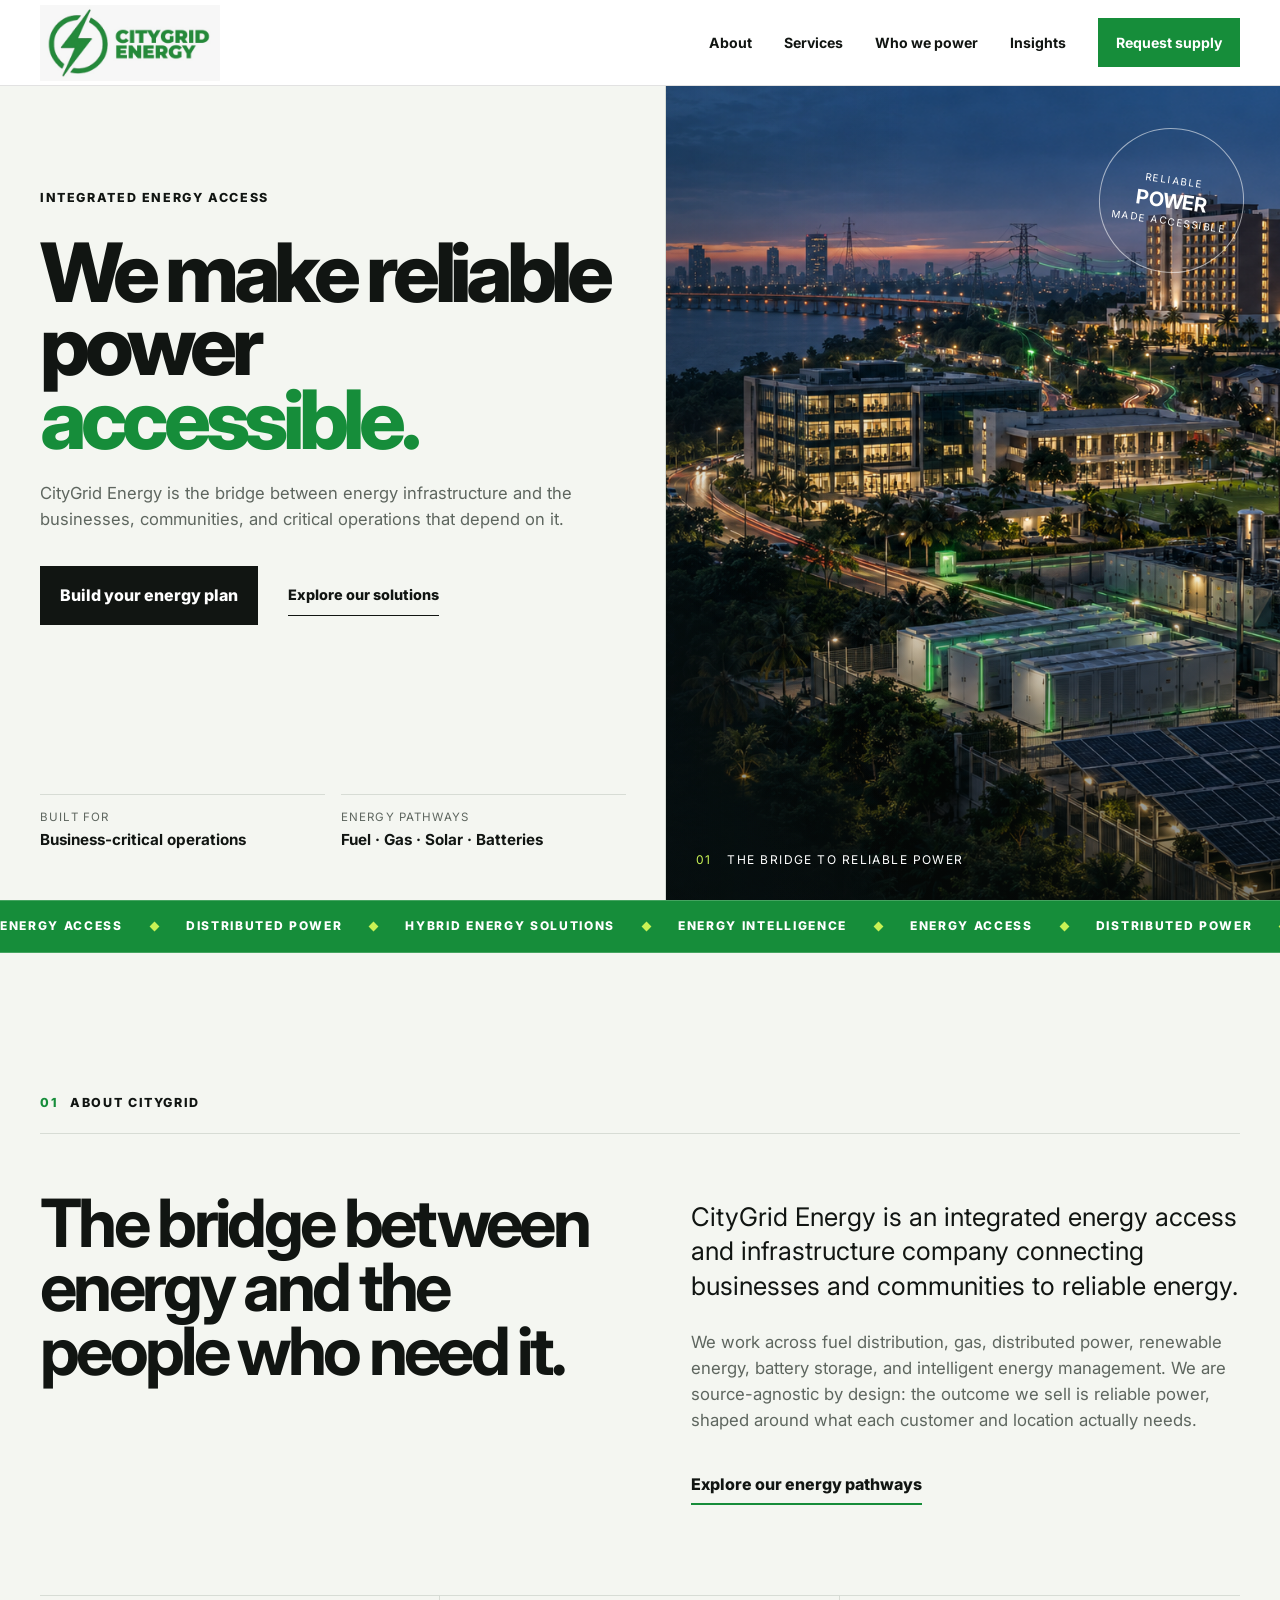
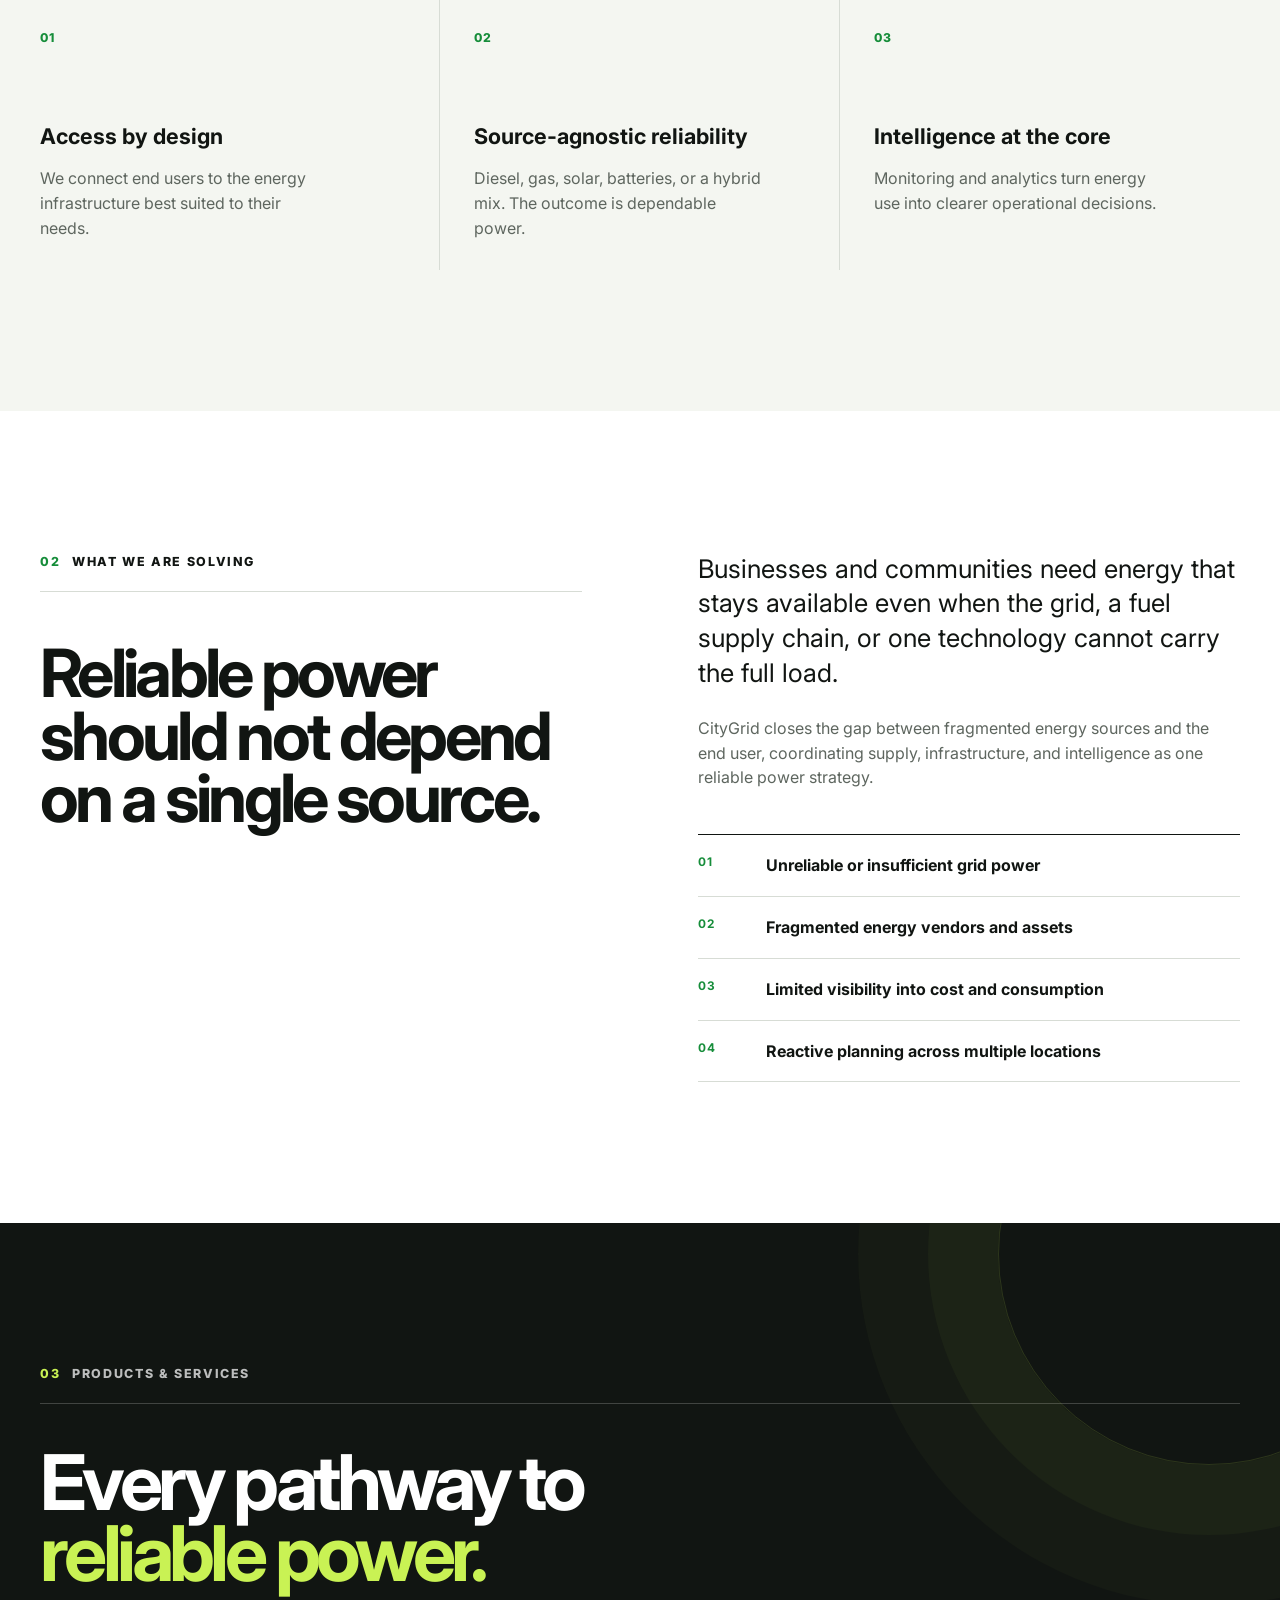
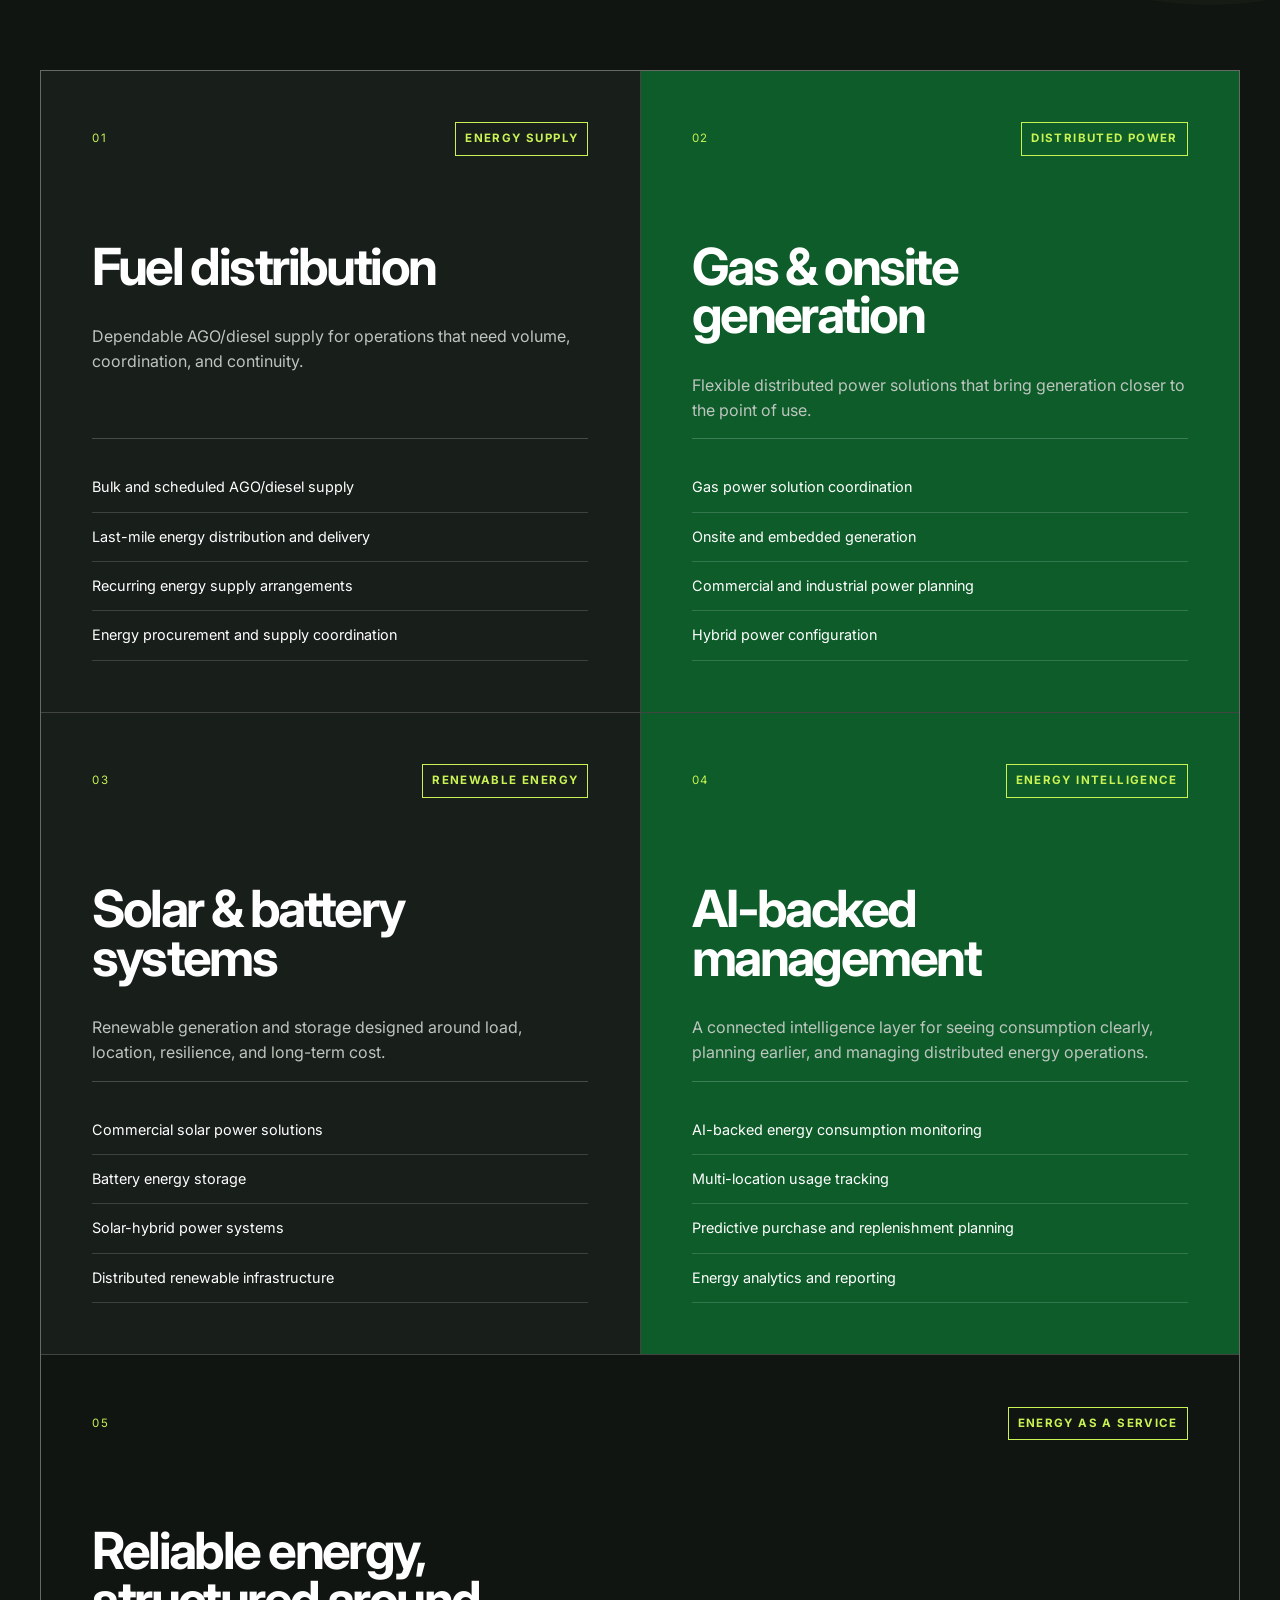
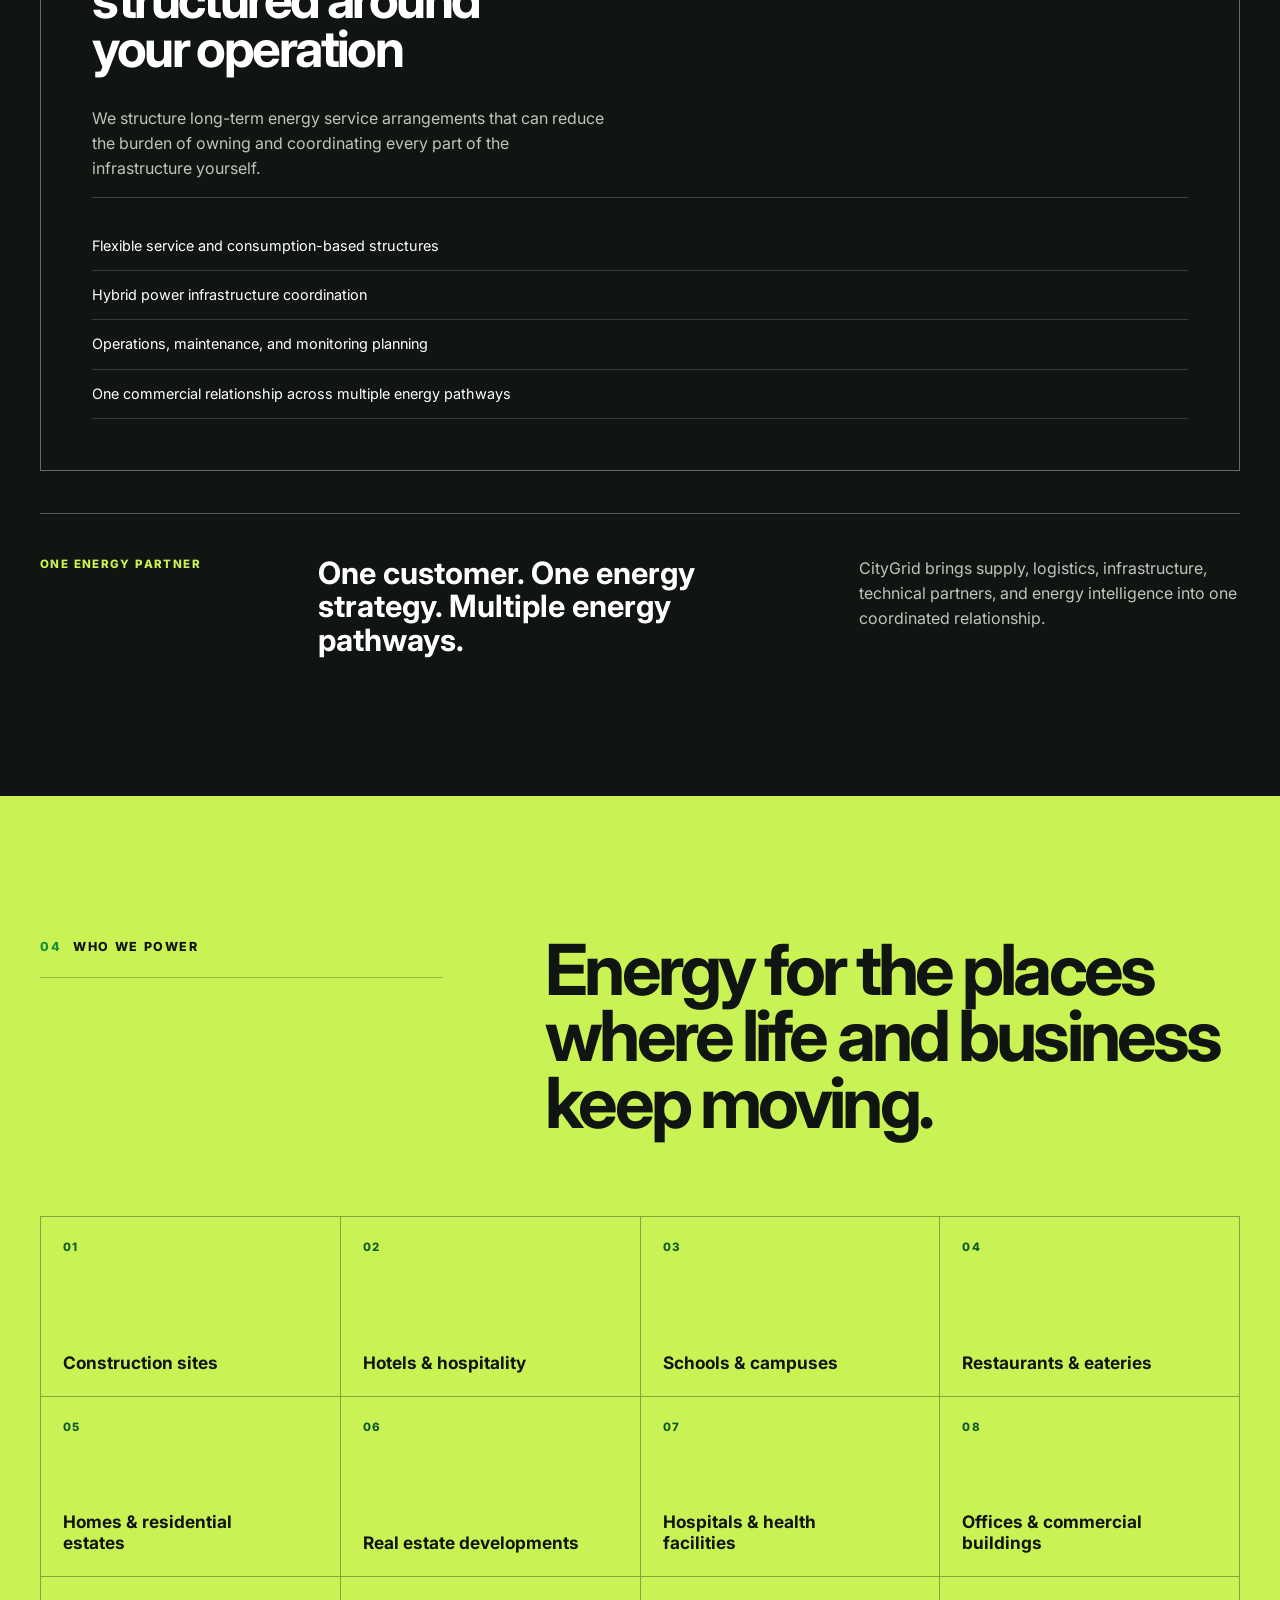
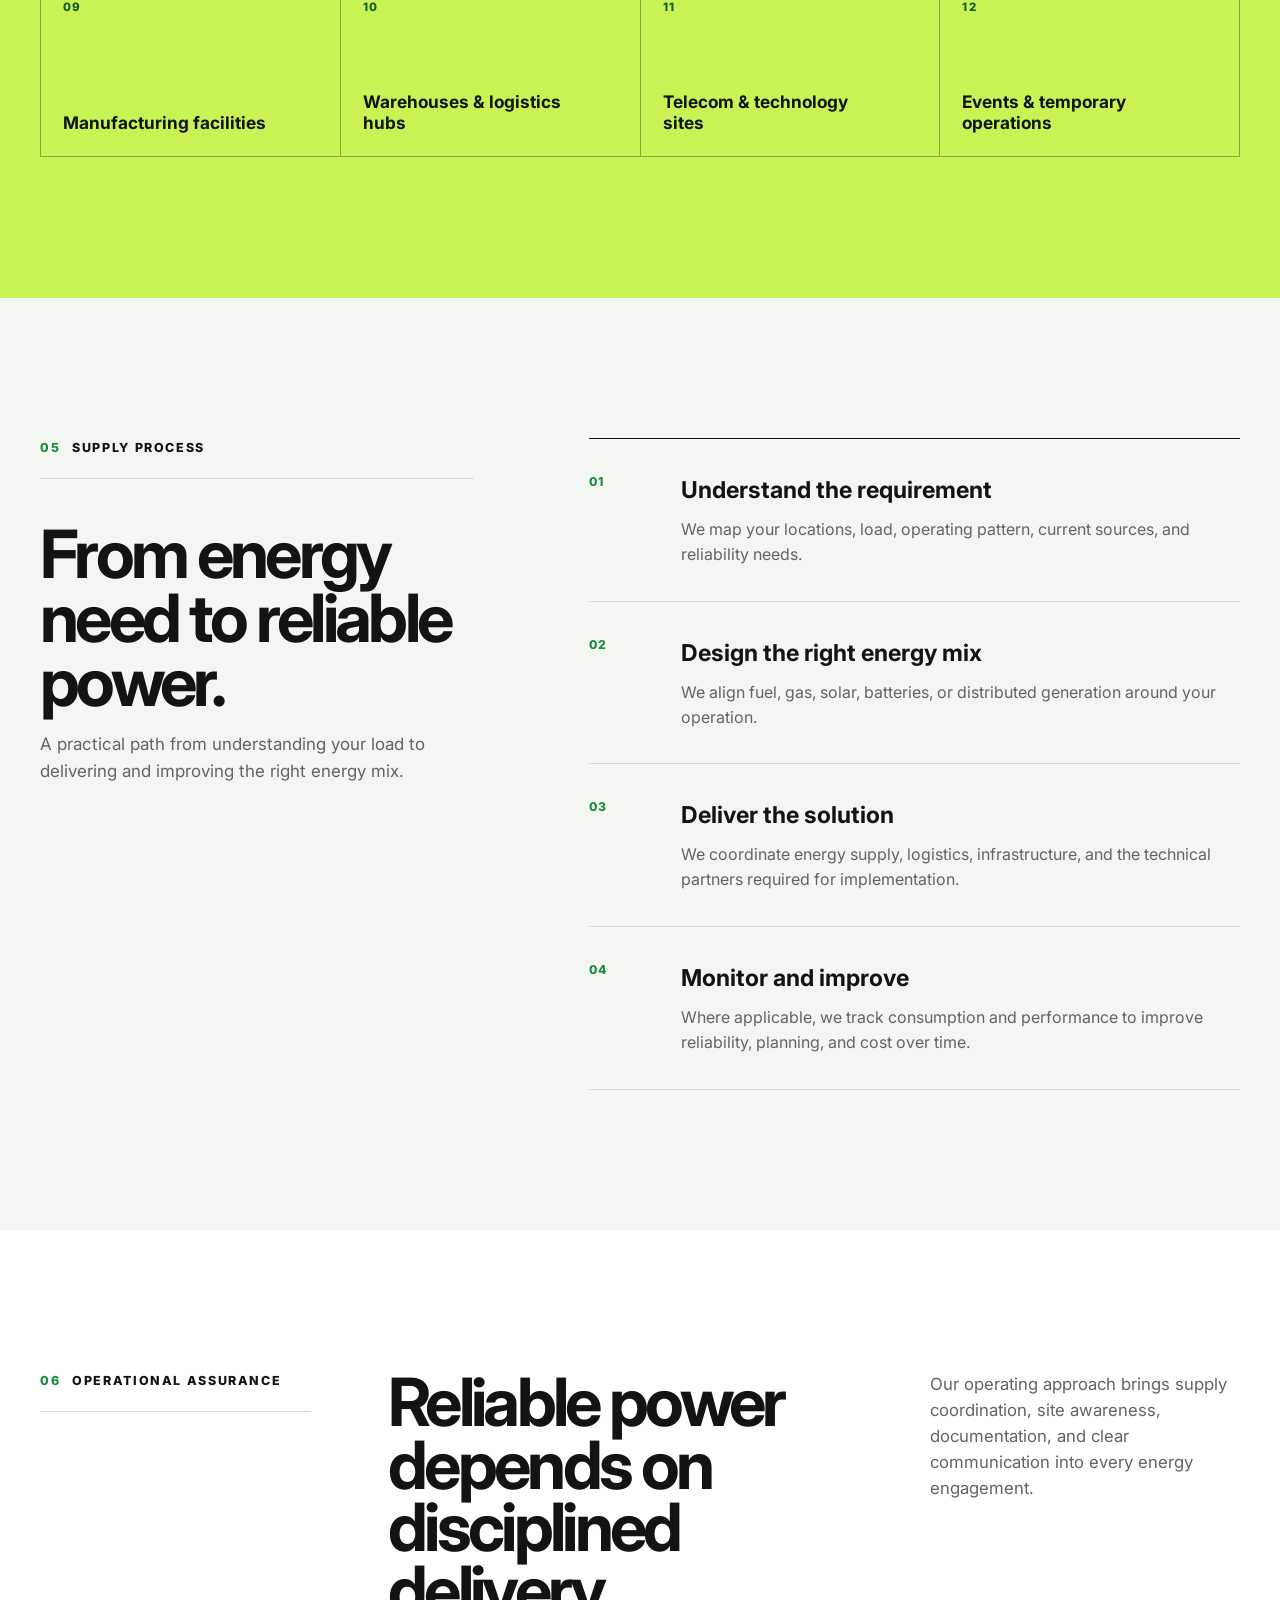
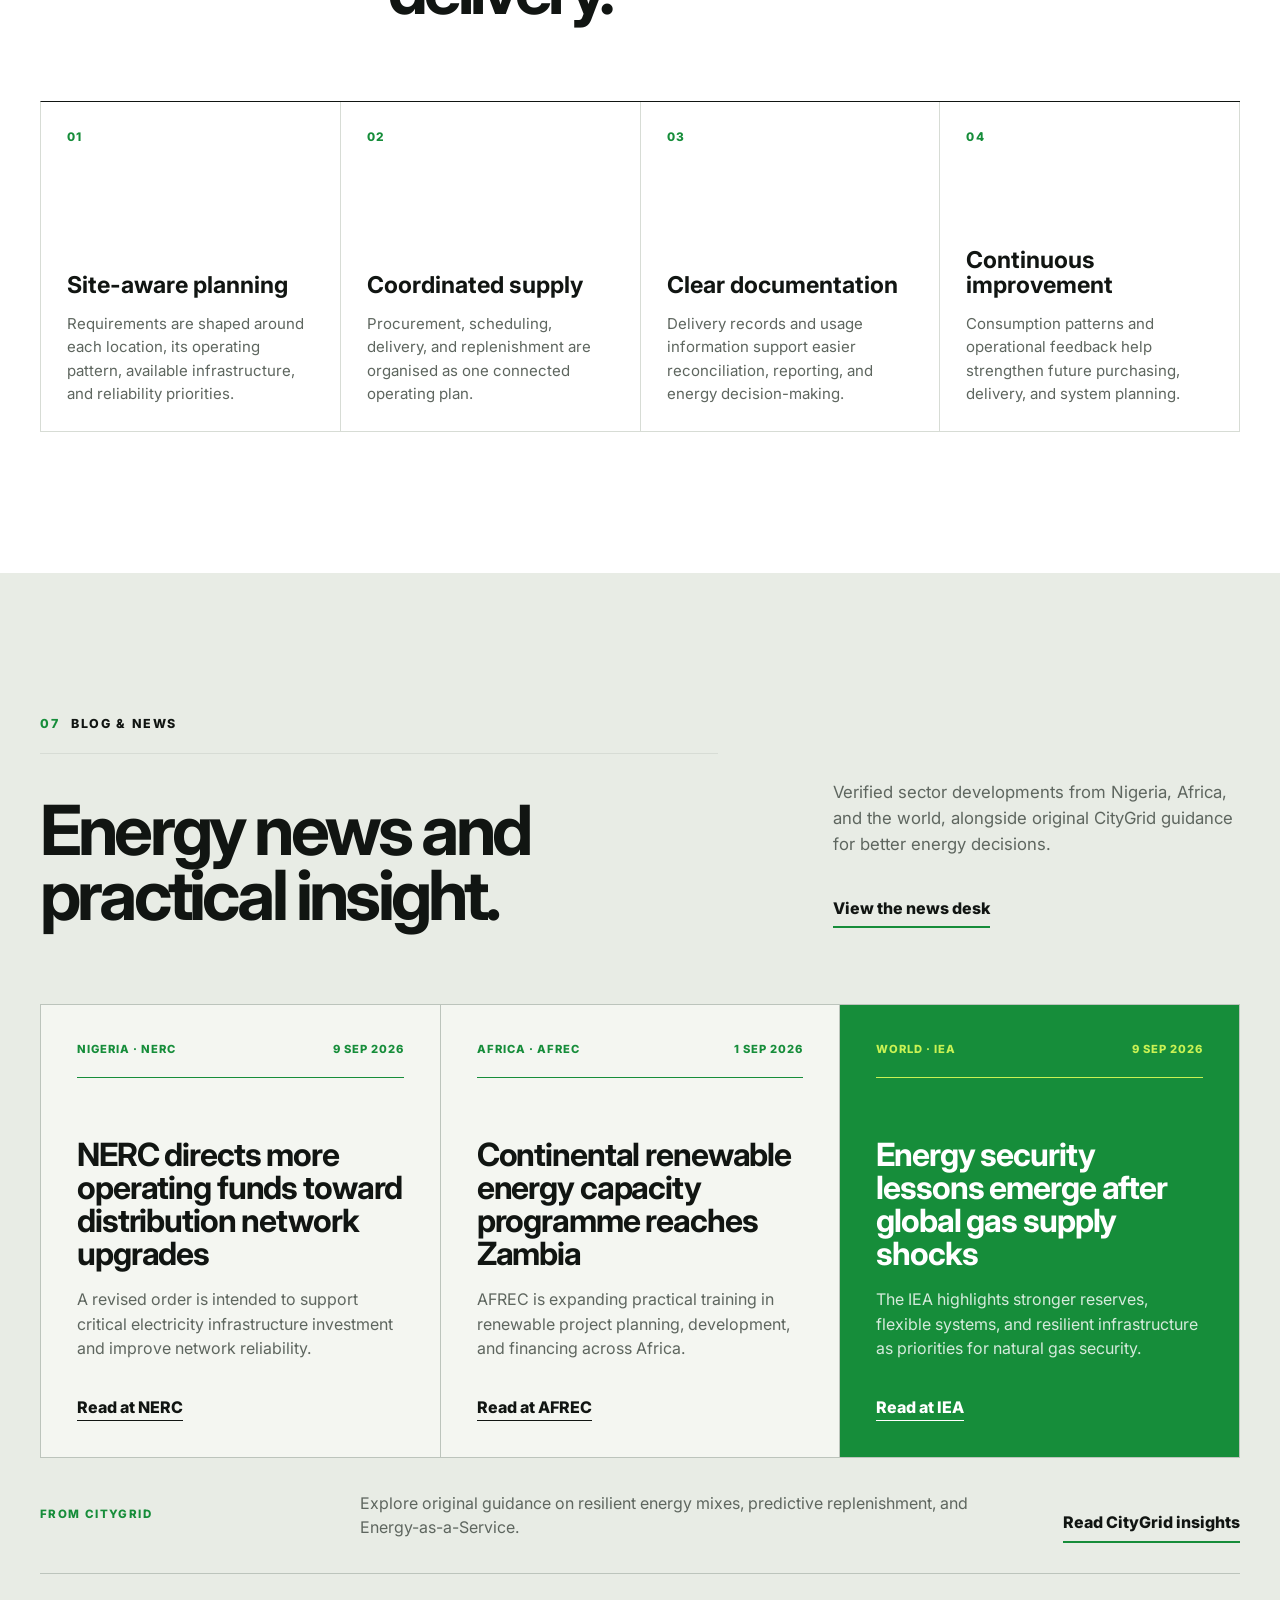
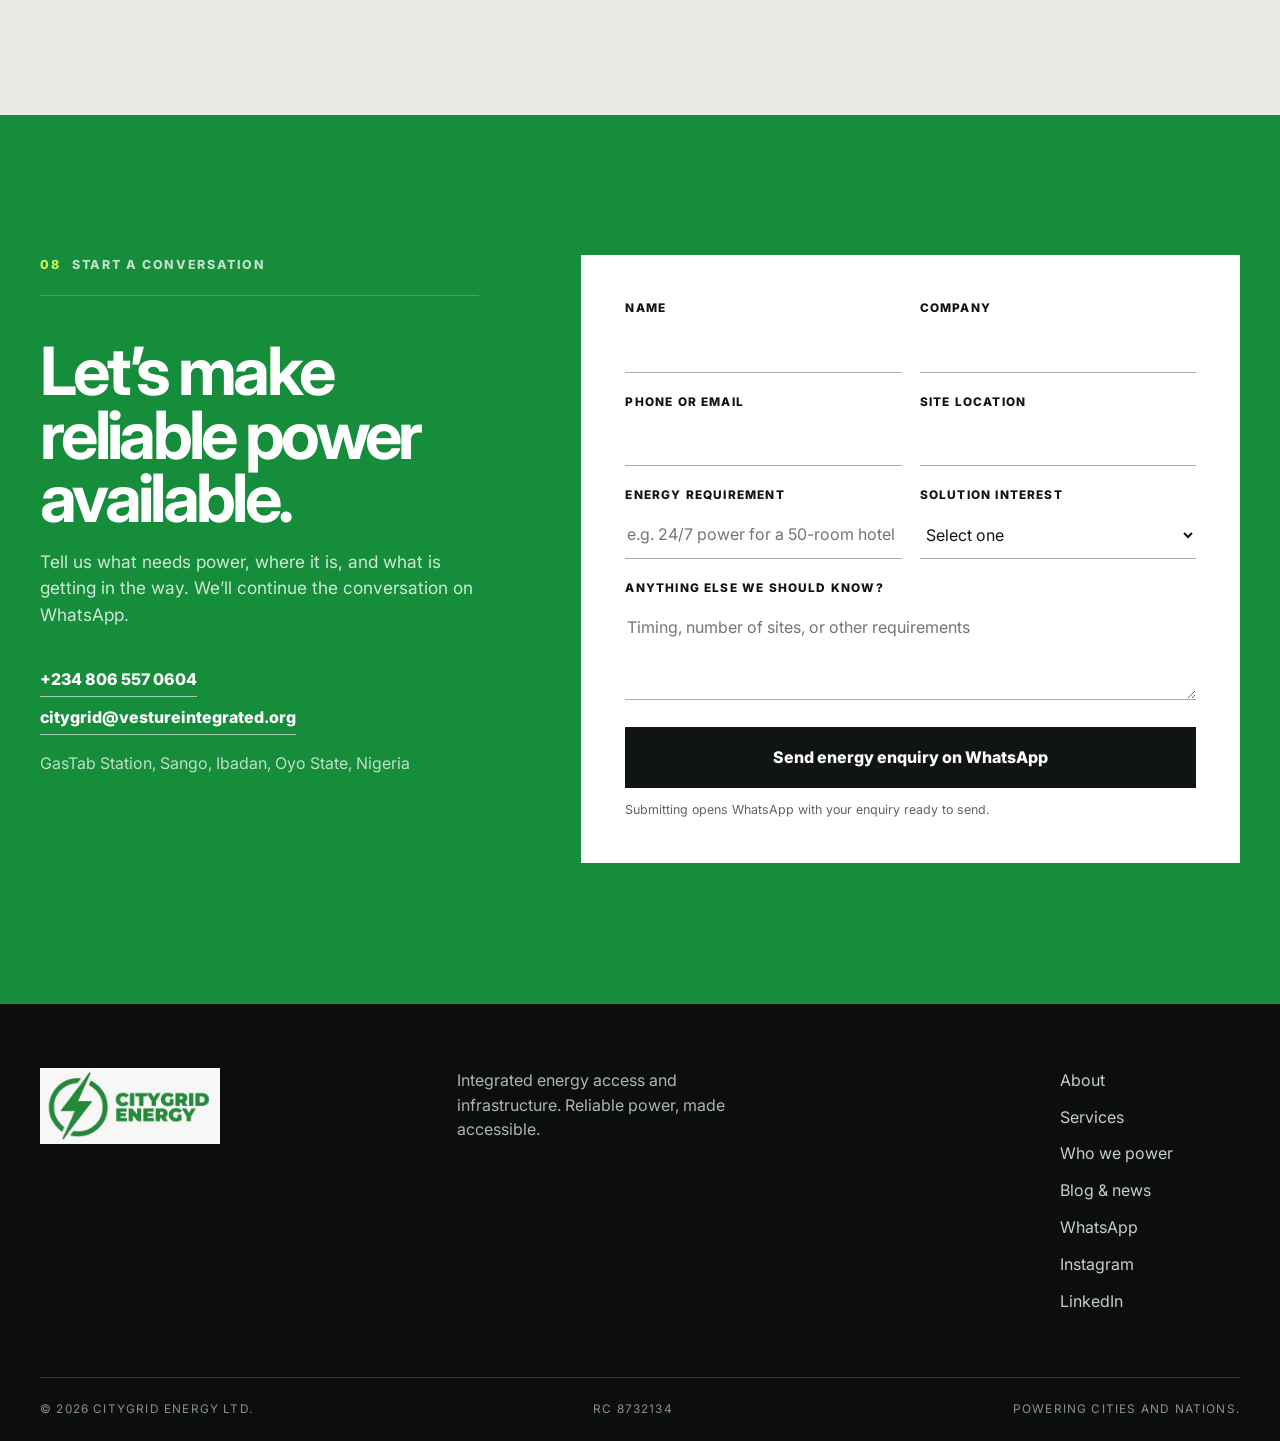
==== index.html @ 1e92a178 "Add automatic news feed and blog history" ====
<!doctype html>
<html lang="en">
<head>
  <meta charset="utf-8">
  <meta name="viewport" content="width=device-width, initial-scale=1">
  <meta name="theme-color" content="#168d3a">
  <meta name="description" content="CityGrid Energy connects Nigerian businesses and communities to reliable power through fuel distribution, gas, distributed power, solar, battery storage and intelligent energy management.">
  <meta name="keywords" content="B2B energy company Nigeria, reliable power solutions Nigeria, energy access company, distributed power Nigeria, commercial solar Nigeria, battery energy storage Nigeria, gas power solutions, AGO diesel supply Nigeria, energy infrastructure company Nigeria, hybrid power solutions, energy management platform">
  <link rel="canonical" href="https://citygrid-energy.vercel.app/">
  <meta property="og:title" content="CityGrid Energy | Reliable power, made accessible">
  <meta property="og:description" content="Integrated energy access for businesses and communities through fuel, gas, distributed power, renewables and intelligent energy management.">
  <meta property="og:type" content="website">
  <meta property="og:url" content="https://citygrid-energy.vercel.app/">
  <meta property="og:image" content="https://citygrid-energy.vercel.app/assets/citygrid-hero.png">
  <meta property="og:image:alt" content="CityGrid Energy integrated power network">
  <meta name="twitter:card" content="summary_large_image">
  <meta name="twitter:title" content="CityGrid Energy | Reliable power, made accessible">
  <meta name="twitter:description" content="Integrated energy access and infrastructure for Nigerian businesses and communities.">
  <meta name="twitter:image" content="https://citygrid-energy.vercel.app/assets/citygrid-hero.png">
  <title>Reliable B2B Power &amp; Energy Access in Nigeria | CityGrid Energy</title>
  <link rel="icon" type="image/svg+xml" href="data:image/svg+xml,%3Csvg xmlns='http://www.w3.org/2000/svg' viewBox='0 0 64 64'%3E%3Crect width='64' height='64' rx='14' fill='%23168d3a'/%3E%3Cpath d='M36 7 16 35h14l-4 22 22-32H34z' fill='white'/%3E%3C/svg%3E">
  <link rel="preload" href="assets/citygrid-hero.png" as="image">
  <link rel="preconnect" href="https://fonts.googleapis.com">
  <link rel="preconnect" href="https://fonts.gstatic.com" crossorigin>
  <link href="https://fonts.googleapis.com/css2?family=Inter:wght@400;500;600;700;800;900&amp;display=swap" rel="stylesheet">
  <link rel="stylesheet" href="styles.css">
  <script type="application/ld+json">
    {
      "@context": "https://schema.org",
      "@type": "Organization",
      "name": "CityGrid Energy Ltd",
      "url": "https://citygrid-energy.vercel.app/",
      "logo": "https://citygrid-energy.vercel.app/assets/citygrid-logo.png",
      "description": "An integrated energy access and infrastructure company connecting businesses and communities to reliable energy through fuel distribution, gas, distributed power, renewable energy and intelligent energy management.",
      "email": "citygrid@vestureintegrated.org",
      "telephone": "+2348065570604",
      "sameAs": [
        "https://www.instagram.com/citygridenergy/",
        "https://www.linkedin.com/company/citygrid-energy/"
      ]
    }
  </script>
</head>
<body>
  <a class="skip-link" href="#main">Skip to content</a>

  <header class="site-header" id="top">
    <div class="header-inner shell">
      <a class="brand" href="#top" aria-label="CityGrid Energy home">
        <span class="logo-clip" aria-hidden="true"><img src="assets/citygrid-logo.png" alt=""></span>
      </a>
      <button class="menu-toggle" type="button" aria-expanded="false" aria-controls="site-nav">
        <span></span><span></span><span></span><span class="sr-only">Open menu</span>
      </button>
      <nav class="site-nav" id="site-nav" aria-label="Primary navigation">
        <a href="#about">About</a>
        <a href="#services">Services</a>
        <a href="#sectors">Who we power</a>
        <a href="#insights">Insights</a>
        <a class="nav-cta" href="#contact">Request supply</a>
      </nav>
    </div>
  </header>

  <main id="main">
    <section class="hero" aria-labelledby="hero-title">
      <div class="hero-copy">
        <div class="eyebrow">Integrated energy access</div>
        <h1 id="hero-title">We make reliable power <em>accessible.</em></h1>
        <p>CityGrid Energy is the bridge between energy infrastructure and the businesses, communities, and critical operations that depend on it.</p>
        <div class="hero-actions">
          <a class="button button-dark" href="#contact">Build your energy plan</a>
          <a class="text-link" href="#services">Explore our solutions</a>
        </div>
        <div class="hero-meta" aria-label="Company information">
          <div><span>Built for</span><strong>Business-critical operations</strong></div>
          <div><span>Energy pathways</span><strong>Fuel · Gas · Solar · Batteries</strong></div>
        </div>
      </div>
      <div class="hero-media">
        <img src="assets/citygrid-hero.png" alt="Integrated power network connecting solar, battery storage, generation and businesses at dusk">
        <div class="hero-stamp" aria-hidden="true">
          <span>Reliable</span>
          <strong>POWER</strong>
          <span>made accessible</span>
        </div>
        <div class="image-caption"><span>01</span> The bridge to reliable power</div>
      </div>
    </section>

    <div class="ticker" aria-label="CityGrid Energy commitments">
      <div class="ticker-track">
        <div class="ticker-group">
          <span>Energy access</span><i></i><span>Distributed power</span><i></i><span>Hybrid energy solutions</span><i></i><span>Energy intelligence</span><i></i>
        </div>
        <div class="ticker-group" aria-hidden="true">
          <span>Energy access</span><i></i><span>Distributed power</span><i></i><span>Hybrid energy solutions</span><i></i><span>Energy intelligence</span><i></i>
        </div>
      </div>
    </div>

    <section class="about section shell" id="about">
      <div class="section-kicker reveal"><span>01</span> About CityGrid</div>
      <div class="about-grid">
        <h2 class="reveal">The bridge between energy and the people who need it.</h2>
        <div class="about-copy reveal">
          <p class="lead">CityGrid Energy is an integrated energy access and infrastructure company connecting businesses and communities to reliable energy.</p>
          <p>We work across fuel distribution, gas, distributed power, renewable energy, battery storage, and intelligent energy management. We are source-agnostic by design: the outcome we sell is reliable power, shaped around what each customer and location actually needs.</p>
          <a class="arrow-link" href="#services">Explore our energy pathways</a>
        </div>
      </div>
      <div class="principles" aria-label="Our principles">
        <article class="principle reveal">
          <span class="principle-number">01</span>
          <h3>Access by design</h3>
          <p>We connect end users to the energy infrastructure best suited to their needs.</p>
        </article>
        <article class="principle reveal">
          <span class="principle-number">02</span>
          <h3>Source-agnostic reliability</h3>
          <p>Diesel, gas, solar, batteries, or a hybrid mix. The outcome is dependable power.</p>
        </article>
        <article class="principle reveal">
          <span class="principle-number">03</span>
          <h3>Intelligence at the core</h3>
          <p>Monitoring and analytics turn energy use into clearer operational decisions.</p>
        </article>
      </div>
    </section>

    <section class="problem section" aria-labelledby="problem-title">
      <div class="shell problem-grid">
        <div class="problem-heading reveal">
          <div class="section-kicker"><span>02</span> What we are solving</div>
          <h2 id="problem-title">Reliable power should not depend on a single source.</h2>
        </div>
        <div class="problem-copy reveal">
          <p class="lead">Businesses and communities need energy that stays available even when the grid, a fuel supply chain, or one technology cannot carry the full load.</p>
          <p>CityGrid closes the gap between fragmented energy sources and the end user, coordinating supply, infrastructure, and intelligence as one reliable power strategy.</p>
          <ul class="challenge-list">
            <li><span>01</span> Unreliable or insufficient grid power</li>
            <li><span>02</span> Fragmented energy vendors and assets</li>
            <li><span>03</span> Limited visibility into cost and consumption</li>
            <li><span>04</span> Reactive planning across multiple locations</li>
          </ul>
        </div>
      </div>
    </section>

    <section class="services section" id="services">
      <div class="shell">
        <div class="section-heading reveal">
          <div class="section-kicker light"><span>03</span> Products &amp; services</div>
          <h2>Every pathway to<br><em>reliable power.</em></h2>
        </div>
        <div class="services-grid">
          <article class="service-card reveal">
            <div class="service-card-top"><span>01</span><b>Energy supply</b></div>
            <h3>Fuel distribution</h3>
            <p>Dependable AGO/diesel supply for operations that need volume, coordination, and continuity.</p>
            <ul>
              <li>Bulk and scheduled AGO/diesel supply</li>
              <li>Last-mile energy distribution and delivery</li>
              <li>Recurring energy supply arrangements</li>
              <li>Energy procurement and supply coordination</li>
            </ul>
          </article>
          <article class="service-card service-card-green reveal">
            <div class="service-card-top"><span>02</span><b>Distributed power</b></div>
            <h3>Gas &amp; onsite generation</h3>
            <p>Flexible distributed power solutions that bring generation closer to the point of use.</p>
            <ul>
              <li>Gas power solution coordination</li>
              <li>Onsite and embedded generation</li>
              <li>Commercial and industrial power planning</li>
              <li>Hybrid power configuration</li>
            </ul>
          </article>
          <article class="service-card reveal">
            <div class="service-card-top"><span>03</span><b>Renewable energy</b></div>
            <h3>Solar &amp; battery systems</h3>
            <p>Renewable generation and storage designed around load, location, resilience, and long-term cost.</p>
            <ul>
              <li>Commercial solar power solutions</li>
              <li>Battery energy storage</li>
              <li>Solar-hybrid power systems</li>
              <li>Distributed renewable infrastructure</li>
            </ul>
          </article>
          <article class="service-card service-card-green reveal">
            <div class="service-card-top"><span>04</span><b>Energy intelligence</b></div>
            <h3>AI-backed management</h3>
            <p>A connected intelligence layer for seeing consumption clearly, planning earlier, and managing distributed energy operations.</p>
            <ul>
              <li>AI-backed energy consumption monitoring</li>
              <li>Multi-location usage tracking</li>
              <li>Predictive purchase and replenishment planning</li>
              <li>Energy analytics and reporting</li>
            </ul>
          </article>
          <article class="service-card service-card-wide reveal">
            <div class="service-card-top"><span>05</span><b>Energy as a service</b></div>
            <h3>Reliable energy, structured around your operation</h3>
            <p>We structure long-term energy service arrangements that can reduce the burden of owning and coordinating every part of the infrastructure yourself.</p>
            <ul>
              <li>Flexible service and consumption-based structures</li>
              <li>Hybrid power infrastructure coordination</li>
              <li>Operations, maintenance, and monitoring planning</li>
              <li>One commercial relationship across multiple energy pathways</li>
            </ul>
          </article>
        </div>
        <div class="one-partner reveal">
          <span>One energy partner</span>
          <strong>One customer. One energy strategy. Multiple energy pathways.</strong>
          <p>CityGrid brings supply, logistics, infrastructure, technical partners, and energy intelligence into one coordinated relationship.</p>
        </div>
      </div>
    </section>

    <section class="sectors section" id="sectors">
      <div class="shell">
        <div class="sectors-heading reveal">
          <div class="section-kicker"><span>04</span> Who we power</div>
          <h2>Energy for the places where life and business keep moving.</h2>
        </div>
        <div class="sector-grid" aria-label="Customers we serve">
          <div class="sector reveal"><span>01</span><strong>Construction sites</strong></div>
          <div class="sector reveal"><span>02</span><strong>Hotels &amp; hospitality</strong></div>
          <div class="sector reveal"><span>03</span><strong>Schools &amp; campuses</strong></div>
          <div class="sector reveal"><span>04</span><strong>Restaurants &amp; eateries</strong></div>
          <div class="sector reveal"><span>05</span><strong>Homes &amp; residential estates</strong></div>
          <div class="sector reveal"><span>06</span><strong>Real estate developments</strong></div>
          <div class="sector reveal"><span>07</span><strong>Hospitals &amp; health facilities</strong></div>
          <div class="sector reveal"><span>08</span><strong>Offices &amp; commercial buildings</strong></div>
          <div class="sector reveal"><span>09</span><strong>Manufacturing facilities</strong></div>
          <div class="sector reveal"><span>10</span><strong>Warehouses &amp; logistics hubs</strong></div>
          <div class="sector reveal"><span>11</span><strong>Telecom &amp; technology sites</strong></div>
          <div class="sector reveal"><span>12</span><strong>Events &amp; temporary operations</strong></div>
        </div>
      </div>
    </section>

    <section class="process section shell" id="process">
      <div class="process-intro">
        <div class="section-kicker reveal"><span>05</span> Supply process</div>
          <h2 class="reveal">From energy need to reliable power.</h2>
        <p class="reveal">A practical path from understanding your load to delivering and improving the right energy mix.</p>
      </div>
      <ol class="steps">
        <li class="reveal">
          <span>01</span>
          <div><h3>Understand the requirement</h3><p>We map your locations, load, operating pattern, current sources, and reliability needs.</p></div>
        </li>
        <li class="reveal">
          <span>02</span>
          <div><h3>Design the right energy mix</h3><p>We align fuel, gas, solar, batteries, or distributed generation around your operation.</p></div>
        </li>
        <li class="reveal">
          <span>03</span>
          <div><h3>Deliver the solution</h3><p>We coordinate energy supply, logistics, infrastructure, and the technical partners required for implementation.</p></div>
        </li>
        <li class="reveal">
          <span>04</span>
          <div><h3>Monitor and improve</h3><p>Where applicable, we track consumption and performance to improve reliability, planning, and cost over time.</p></div>
        </li>
      </ol>
    </section>

    <section class="assurance section" id="assurance">
      <div class="shell">
        <div class="assurance-heading">
          <div class="section-kicker reveal"><span>06</span> Operational assurance</div>
          <h2 class="reveal">Reliable power depends on disciplined delivery.</h2>
          <p class="reveal">Our operating approach brings supply coordination, site awareness, documentation, and clear communication into every energy engagement.</p>
        </div>
        <div class="assurance-grid" aria-label="How CityGrid approaches delivery">
          <article class="assurance-card reveal">
            <span>01</span>
            <h3>Site-aware planning</h3>
            <p>Requirements are shaped around each location, its operating pattern, available infrastructure, and reliability priorities.</p>
          </article>
          <article class="assurance-card reveal">
            <span>02</span>
            <h3>Coordinated supply</h3>
            <p>Procurement, scheduling, delivery, and replenishment are organised as one connected operating plan.</p>
          </article>
          <article class="assurance-card reveal">
            <span>03</span>
            <h3>Clear documentation</h3>
            <p>Delivery records and usage information support easier reconciliation, reporting, and energy decision-making.</p>
          </article>
          <article class="assurance-card reveal">
            <span>04</span>
            <h3>Continuous improvement</h3>
            <p>Consumption patterns and operational feedback help strengthen future purchasing, delivery, and system planning.</p>
          </article>
        </div>
      </div>
    </section>

    <section class="insights-preview section" id="insights">
      <div class="shell">
        <div class="insights-heading">
          <div>
            <div class="section-kicker reveal"><span>07</span> Blog &amp; news</div>
            <h2 class="reveal">Energy news and practical insight.</h2>
          </div>
          <div class="insights-intro reveal">
            <p>Verified sector developments from Nigeria, Africa, and the world, alongside original CityGrid guidance for better energy decisions.</p>
            <a class="arrow-link" href="insights.html">View the news desk</a>
          </div>
        </div>
        <div class="insights-grid" id="homepage-news-feed" aria-live="polite">
          <article class="insight-card reveal">
            <div class="insight-meta"><span>Nigeria · NERC</span><time datetime="2026-09-09">9 Sep 2026</time></div>
            <h3>NERC directs more operating funds toward distribution network upgrades</h3>
            <p>A revised order is intended to support critical electricity infrastructure investment and improve network reliability.</p>
            <a href="https://nerc.gov.ng/media/revised-order-on-utilisation-of-earned-non-admin-operating-expenditure-by-distribution-companies/" target="_blank" rel="noopener noreferrer">Read at NERC</a>
          </article>
          <article class="insight-card reveal">
            <div class="insight-meta"><span>Africa · AFREC</span><time datetime="2026-09-01">1 Sep 2026</time></div>
            <h3>Continental renewable energy capacity programme reaches Zambia</h3>
            <p>AFREC is expanding practical training in renewable project planning, development, and financing across Africa.</p>
            <a href="https://au-afrec.org/afrec-takes-continental-renewable-energy-capacity-programme-zambia" target="_blank" rel="noopener noreferrer">Read at AFREC</a>
          </article>
          <article class="insight-card insight-card-featured reveal">
            <div class="insight-meta"><span>World · IEA</span><time datetime="2026-09-09">9 Sep 2026</time></div>
            <h3>Energy security lessons emerge after global gas supply shocks</h3>
            <p>The IEA highlights stronger reserves, flexible systems, and resilient infrastructure as priorities for natural gas security.</p>
            <a href="https://www.iea.org/news/governments-have-opportunities-to-strengthen-natural-gas-security-after-series-of-supply-shocks" target="_blank" rel="noopener noreferrer">Read at IEA</a>
          </article>
        </div>
        <div class="insights-analysis-link reveal">
          <span>From CityGrid</span>
          <p>Explore original guidance on resilient energy mixes, predictive replenishment, and Energy-as-a-Service.</p>
          <a class="arrow-link" href="insights.html#analysis">Read CityGrid insights</a>
        </div>
      </div>
    </section>

    <section class="contact" id="contact">
      <div class="contact-grid shell">
        <div class="contact-copy reveal">
          <div class="section-kicker light"><span>08</span> Start a conversation</div>
          <h2>Let’s make reliable power available.</h2>
          <p>Tell us what needs power, where it is, and what is getting in the way. We’ll continue the conversation on WhatsApp.</p>
          <div class="direct-contact">
            <a href="https://wa.me/2348065570604" target="_blank" rel="noopener noreferrer">+234 806 557 0604</a>
            <a href="mailto:citygrid@vestureintegrated.org">citygrid@vestureintegrated.org</a>
            <span>GasTab Station, Sango, Ibadan, Oyo State, Nigeria</span>
          </div>
        </div>
        <form class="supply-form reveal" id="supply-form">
          <div class="field-grid">
            <label><span>Name</span><input type="text" name="name" autocomplete="name" required></label>
            <label><span>Company</span><input type="text" name="company" autocomplete="organization" required></label>
          </div>
          <div class="field-grid">
            <label><span>Phone or email</span><input type="text" name="contact" autocomplete="tel" required></label>
            <label><span>Site location</span><input type="text" name="location" autocomplete="street-address" required></label>
          </div>
          <div class="field-grid">
            <label><span>Energy requirement</span><input type="text" name="volume" placeholder="e.g. 24/7 power for a 50-room hotel" required></label>
              <label><span>Solution interest</span>
                <select name="supplyType" required>
                  <option value="">Select one</option>
                  <option>AGO / Diesel supply</option>
                  <option>Gas supply and gas-to-power</option>
                  <option>Solar power system</option>
                  <option>Battery energy storage</option>
                  <option>Hybrid power solution</option>
                  <option>Energy-as-a-Service</option>
                  <option>Energy monitoring and management</option>
                  <option>Not sure, advise me</option>
                </select>
              </label>
          </div>
          <label><span>Anything else we should know?</span><textarea name="message" rows="3" placeholder="Timing, number of sites, or other requirements"></textarea></label>
          <button class="form-submit" type="submit"><span>Send energy enquiry on WhatsApp</span></button>
          <p class="form-note">Submitting opens WhatsApp with your enquiry ready to send.</p>
        </form>
      </div>
    </section>
  </main>

  <footer class="site-footer">
    <div class="footer-main shell">
      <a class="brand footer-brand" href="#top" aria-label="Back to top">
        <span class="logo-clip" aria-hidden="true"><img src="assets/citygrid-logo.png" alt=""></span>
      </a>
      <p>Integrated energy access and infrastructure. Reliable power, made accessible.</p>
      <div class="footer-links">
        <a href="#about">About</a>
        <a href="#services">Services</a>
        <a href="#sectors">Who we power</a>
        <a href="#insights">Blog &amp; news</a>
        <a href="https://wa.me/2348065570604" target="_blank" rel="noopener noreferrer">WhatsApp</a>
        <a href="https://www.instagram.com/citygridenergy/" target="_blank" rel="noopener noreferrer">Instagram</a>
        <a href="https://www.linkedin.com/company/citygrid-energy/" target="_blank" rel="noopener noreferrer">LinkedIn</a>
      </div>
    </div>
    <div class="footer-bottom shell">
      <span>© <span id="year"></span> CityGrid Energy Ltd.</span>
      <span>RC 8732134</span>
      <span>Powering cities and nations.</span>
    </div>
  </footer>

  <script src="script.js"></script>
</body>
</html>
---- styles.css ----
:root {
  --green: #168d3a;
  --green-deep: #0d5c29;
  --lime: #c9f254;
  --ink: #111512;
  --muted: #5e665f;
  --paper: #f4f6f1;
  --white: #ffffff;
  --line: #d7dcd5;
  --shell: min(1200px, calc(100vw - 48px));
}

* { box-sizing: border-box; }
html { scroll-behavior: smooth; }
body { margin: 0; color: var(--ink); background: var(--paper); font-family: "Inter", Arial, Helvetica, sans-serif; font-size: 16px; line-height: 1.55; overflow-x: hidden; }
img { display: block; max-width: 100%; }
a { color: inherit; text-decoration: none; }
button { font: inherit; }
.shell { width: var(--shell); margin-inline: auto; }
.sr-only { position: absolute; width: 1px; height: 1px; padding: 0; margin: -1px; overflow: hidden; clip: rect(0,0,0,0); white-space: nowrap; border: 0; }
.skip-link { position: fixed; top: 10px; left: 10px; z-index: 1000; padding: 10px 14px; background: var(--ink); color: white; transform: translateY(-150%); }
.skip-link:focus { transform: translateY(0); }

.site-header { position: sticky; top: 0; z-index: 100; height: 86px; background: rgba(255,255,255,.94); border-bottom: 1px solid rgba(17,21,18,.12); backdrop-filter: blur(14px); }
.header-inner { height: 100%; display: flex; align-items: center; justify-content: space-between; }
.brand { display: block; width: 180px; height: 76px; overflow: hidden; }
.logo-clip { position: relative; display: block; width: 180px; height: 76px; overflow: hidden; }
.logo-clip img { position: absolute; width: 330px; max-width: none; left: -78px; top: -60px; }
.site-nav { display: flex; align-items: center; gap: 32px; font-weight: 700; font-size: .88rem; }
.site-nav > a:not(.nav-cta) { position: relative; padding-block: 12px; }
.site-nav > a:not(.nav-cta)::after { content: ""; position: absolute; left: 0; bottom: 5px; width: 100%; height: 2px; background: var(--green); transform: scaleX(0); transform-origin: right; transition: transform .25s ease; }
.site-nav > a:not(.nav-cta):hover::after, .site-nav > a:not(.nav-cta):focus-visible::after { transform: scaleX(1); transform-origin: left; }
.nav-cta { display: inline-flex; gap: 20px; align-items: center; padding: 14px 18px; background: var(--green); color: white; }
.nav-cta:hover { background: var(--green-deep); }
.menu-toggle { display: none; border: 0; background: none; padding: 8px; }
.menu-toggle span:not(.sr-only) { display: block; width: 25px; height: 2px; margin: 5px 0; background: var(--ink); transition: .25s ease; }

.hero { min-height: calc(100vh - 86px); display: grid; grid-template-columns: minmax(0, 52%) minmax(0, 48%); background: var(--paper); }
.hero-copy { padding: clamp(60px, 8vw, 120px) max(32px, calc((100vw - 1200px)/2)) 48px; display: flex; flex-direction: column; justify-content: center; position: relative; }
.hero-copy::before { content: ""; position: absolute; top: 0; right: 0; width: 1px; height: 100%; background: var(--line); }
.eyebrow, .section-kicker { display: flex; align-items: center; gap: 12px; font-size: .78rem; font-weight: 800; letter-spacing: .13em; text-transform: uppercase; }
.hero h1 { margin: 28px 0 24px; max-width: 760px; font-size: clamp(3.1rem, 6.4vw, 7rem); line-height: .9; letter-spacing: -.065em; font-weight: 800; }
.hero h1 em, .section-heading h2 em { color: var(--green); font-style: normal; }
.hero-copy > p { max-width: 600px; margin: 0; color: var(--muted); font-size: clamp(1rem, 1.3vw, 1.2rem); }
.hero-actions { display: flex; align-items: center; gap: 30px; margin-top: 34px; }
.button { display: inline-flex; justify-content: space-between; align-items: center; gap: 38px; padding: 17px 20px; font-weight: 800; }
.button-dark { background: var(--ink); color: white; }
.button-dark:hover { background: var(--green); }
.text-link { font-size: .9rem; font-weight: 800; border-bottom: 1px solid var(--ink); padding-block: 8px; }
.hero-meta { display: grid; grid-template-columns: 1fr 1fr; gap: 16px; max-width: 590px; padding-top: 46px; margin-top: auto; }
.hero-meta div { border-top: 1px solid var(--line); padding-top: 14px; }
.hero-meta span { display: block; color: var(--muted); font-size: .72rem; text-transform: uppercase; letter-spacing: .1em; }
.hero-meta strong { font-size: .95rem; }
.hero-media { position: relative; min-height: 620px; overflow: hidden; background: #0e1b1f; }
.hero-media::after { content: ""; position: absolute; inset: 0; background: linear-gradient(90deg, rgba(10,22,18,.15), transparent 40%), linear-gradient(0deg, rgba(8,14,12,.55), transparent 45%); }
.hero-media > img { width: 100%; height: 100%; object-fit: cover; object-position: 62% center; }
.hero-stamp { position: absolute; z-index: 2; top: 42px; right: 36px; width: 145px; height: 145px; border: 1px solid rgba(255,255,255,.55); border-radius: 50%; color: white; display: flex; flex-direction: column; justify-content: center; align-items: center; transform: rotate(8deg); text-transform: uppercase; line-height: 1.1; }
.hero-stamp span { font-size: .62rem; letter-spacing: .16em; }
.hero-stamp strong { font-size: 1.25rem; margin-block: 4px; }
.image-caption { position: absolute; z-index: 2; bottom: 30px; left: 30px; right: 30px; display: flex; align-items: center; gap: 16px; color: white; font-size: .75rem; text-transform: uppercase; letter-spacing: .12em; }
.image-caption span { color: var(--lime); }

.ticker { overflow: hidden; background: var(--green); color: white; border-block: 1px solid rgba(255,255,255,.2); }
.ticker-track { width: max-content; display: flex; padding: 16px 0; animation: ticker-slide 16s linear infinite; will-change: transform; font-size: .75rem; font-weight: 800; text-transform: uppercase; letter-spacing: .14em; }
.ticker-group { flex: 0 0 auto; display: flex; align-items: center; gap: 28px; padding-right: 28px; }
.ticker i { flex: 0 0 auto; width: 7px; height: 7px; background: var(--lime); transform: rotate(45deg); }
.ticker:hover .ticker-track { animation-play-state: paused; }
@keyframes ticker-slide {
  from { transform: translate3d(0, 0, 0); }
  to { transform: translate3d(-50%, 0, 0); }
}

.section { padding-block: clamp(84px, 11vw, 160px); }
.section-kicker { padding-bottom: 20px; border-bottom: 1px solid var(--line); }
.section-kicker span { color: var(--green); }
.section-kicker.light { color: rgba(255,255,255,.72); border-color: rgba(255,255,255,.2); }
.section-kicker.light span { color: var(--lime); }
.about-grid { display: grid; grid-template-columns: 1fr 1fr; gap: clamp(44px, 8vw, 130px); margin-top: 58px; }
.about h2, .process-intro h2, .contact h2 { margin: 0; font-size: clamp(2.8rem, 5.2vw, 5.5rem); line-height: .96; letter-spacing: -.055em; }
.about-copy { padding-top: 8px; }
.about-copy p { color: var(--muted); font-size: 1.05rem; }
.about-copy .lead { color: var(--ink); font-size: clamp(1.25rem, 2vw, 1.75rem); line-height: 1.35; margin-top: 0; }
.arrow-link { display: inline-flex; gap: 36px; align-items: center; margin-top: 22px; padding-bottom: 6px; border-bottom: 2px solid var(--green); font-weight: 800; }
.principles { display: grid; grid-template-columns: repeat(3,1fr); margin-top: 90px; border-top: 1px solid var(--line); }
.principle { position: relative; min-height: 270px; padding: 28px 34px 30px 0; border-right: 1px solid var(--line); }
.principle + .principle { padding-left: 34px; }
.principle:last-child { border-right: 0; }
.principle-number { color: var(--green); font-size: .76rem; font-weight: 800; letter-spacing: .12em; }
.principle h3 { margin: 72px 0 12px; font-size: 1.35rem; }
.principle p { margin: 0; color: var(--muted); max-width: 290px; }
.problem { background: white; }
.problem-grid { display: grid; grid-template-columns: 1fr 1fr; gap: clamp(50px, 9vw, 140px); }
.problem h2 { margin: 50px 0 0; max-width: 650px; font-size: clamp(2.8rem, 5.2vw, 5.6rem); line-height: .94; letter-spacing: -.055em; }
.problem-copy .lead { margin-top: 0; font-size: clamp(1.25rem, 2vw, 1.7rem); line-height: 1.35; color: var(--ink); }
.problem-copy > p:not(.lead) { color: var(--muted); }
.challenge-list { list-style: none; margin: 44px 0 0; padding: 0; border-top: 1px solid var(--ink); }
.challenge-list li { display: grid; grid-template-columns: 50px 1fr; gap: 18px; padding: 18px 0; border-bottom: 1px solid var(--line); font-weight: 700; }
.challenge-list span { color: var(--green); font-size: .74rem; letter-spacing: .1em; }

.services { color: white; background: var(--ink); position: relative; overflow: hidden; }
.services::before { content: ""; position: absolute; width: 420px; height: 420px; border-radius: 50%; border: 1px solid rgba(201,242,84,.15); right: -140px; top: -180px; box-shadow: 0 0 0 70px rgba(201,242,84,.035), 0 0 0 140px rgba(201,242,84,.025); }
.section-heading h2 { margin: 44px 0 0; font-size: clamp(3rem, 6vw, 6.6rem); line-height: .92; letter-spacing: -.06em; }
.section-heading h2 em { color: var(--lime); }
.services-grid { display: grid; grid-template-columns: 1fr 1fr; gap: 1px; margin-top: 80px; background: rgba(255,255,255,.2); border: 1px solid rgba(255,255,255,.2); }
.service-card { min-height: 570px; padding: clamp(28px, 4vw, 52px); background: #181e1a; display: flex; flex-direction: column; }
.service-card-green { background: var(--green-deep); }
.service-card-wide { grid-column: 1 / -1; min-height: 500px; background: #101511; }
.service-card-wide h3 { max-width: 850px; }
.service-card-top { display: flex; align-items: center; justify-content: space-between; color: var(--lime); font-size: .72rem; text-transform: uppercase; letter-spacing: .12em; }
.service-card-top b { padding: 7px 9px; border: 1px solid currentColor; font-weight: 700; }
.service-card h3 { margin: 86px 0 18px; max-width: 480px; font-size: clamp(2.2rem, 4vw, 4.3rem); line-height: .95; letter-spacing: -.05em; }
.service-card > p { color: #bdc5bf; max-width: 520px; }
.service-card ul { list-style: none; margin: auto 0 0; padding: 24px 0 0; border-top: 1px solid rgba(255,255,255,.2); }
.service-card li { padding: 13px 0; border-bottom: 1px solid rgba(255,255,255,.16); font-size: .9rem; }
.one-partner { display: grid; grid-template-columns: .45fr 1fr .8fr; gap: clamp(28px, 5vw, 80px); align-items: start; padding: 42px 0 0; margin-top: 42px; border-top: 1px solid rgba(255,255,255,.28); }
.one-partner span { color: var(--lime); font-size: .72rem; font-weight: 800; letter-spacing: .12em; text-transform: uppercase; }
.one-partner strong { font-size: clamp(1.4rem, 2.4vw, 2.35rem); line-height: 1.08; }
.one-partner p { margin: 0; color: #bdc5bf; }

.sectors { background: var(--lime); }
.sectors-heading { display: grid; grid-template-columns: .58fr 1fr; gap: clamp(50px, 8vw, 120px); align-items: start; }
.sectors-heading h2 { margin: 0; font-size: clamp(2.8rem, 5.5vw, 5.8rem); line-height: .94; letter-spacing: -.055em; }
.sectors .section-kicker { border-color: rgba(17,21,18,.25); }
.sector-grid { display: grid; grid-template-columns: repeat(4, 1fr); margin-top: 80px; border-top: 1px solid rgba(17,21,18,.35); border-left: 1px solid rgba(17,21,18,.35); }
.sector { min-height: 180px; padding: 22px; border-right: 1px solid rgba(17,21,18,.35); border-bottom: 1px solid rgba(17,21,18,.35); display: flex; flex-direction: column; justify-content: space-between; }
.sector span { color: var(--green-deep); font-size: .72rem; font-weight: 800; letter-spacing: .12em; }
.sector strong { max-width: 220px; font-size: 1.08rem; line-height: 1.25; }

.process { display: grid; grid-template-columns: .8fr 1.2fr; gap: clamp(50px, 9vw, 130px); }
.process-intro > p { max-width: 470px; color: var(--muted); font-size: 1.06rem; }
.process-intro h2 { margin-top: 44px; }
.steps { list-style: none; margin: 0; padding: 0; border-top: 1px solid var(--ink); }
.steps li { display: grid; grid-template-columns: 68px 1fr; gap: 24px; padding: 34px 0; border-bottom: 1px solid var(--line); }
.steps li > span { color: var(--green); font-weight: 800; font-size: .76rem; letter-spacing: .1em; }
.steps h3 { margin: 0 0 8px; font-size: 1.45rem; }
.steps p { margin: 0; color: var(--muted); }

.assurance { background: white; }
.assurance-heading { display: grid; grid-template-columns: .7fr 1.2fr .8fr; gap: clamp(36px, 6vw, 90px); align-items: start; }
.assurance-heading h2 { margin: 0; font-size: clamp(2.8rem, 5.2vw, 5.4rem); line-height: .94; letter-spacing: -.055em; }
.assurance-heading > p { margin: 0; color: var(--muted); font-size: 1.05rem; }
.assurance-grid { display: grid; grid-template-columns: repeat(4, 1fr); margin-top: 80px; border-top: 1px solid var(--ink); border-left: 1px solid var(--line); }
.assurance-card { min-height: 330px; padding: 26px; border-right: 1px solid var(--line); border-bottom: 1px solid var(--line); display: flex; flex-direction: column; }
.assurance-card > span { color: var(--green); font-size: .74rem; font-weight: 800; letter-spacing: .12em; }
.assurance-card h3 { margin: auto 0 14px; font-size: 1.45rem; line-height: 1.08; }
.assurance-card p { margin: 0; color: var(--muted); font-size: .94rem; }

.insights-preview { background: #e8ece5; }
.insights-heading { display: grid; grid-template-columns: 1.25fr .75fr; gap: clamp(50px, 9vw, 140px); align-items: end; }
.insights-heading h2 { max-width: 820px; margin: 44px 0 0; font-size: clamp(2.8rem, 5.4vw, 5.8rem); line-height: .94; letter-spacing: -.055em; }
.insights-intro p { margin-top: 0; color: var(--muted); font-size: 1.05rem; }
.insights-grid { display: grid; grid-template-columns: repeat(3, 1fr); gap: 1px; margin-top: 76px; background: #bcc4bc; border: 1px solid #bcc4bc; }
.insight-card { min-height: 430px; padding: clamp(24px, 3vw, 36px); background: var(--paper); display: flex; flex-direction: column; }
.insight-card-featured { background: var(--green); color: white; }
.insight-meta { display: flex; justify-content: space-between; gap: 20px; padding-bottom: 18px; border-bottom: 1px solid currentColor; color: var(--green); font-size: .7rem; font-weight: 800; letter-spacing: .09em; text-transform: uppercase; }
.insight-card-featured .insight-meta { color: var(--lime); }
.insight-card h3 { margin: 60px 0 16px; font-size: clamp(1.65rem, 2.5vw, 2.45rem); line-height: 1.04; letter-spacing: -.035em; }
.insight-card p { margin: 0; color: var(--muted); }
.insight-card-featured p { color: rgba(255,255,255,.82); }
.insight-card > a { width: fit-content; margin-top: auto; padding-top: 34px; border-bottom: 1px solid currentColor; font-weight: 800; }
.insights-analysis-link { display: grid; grid-template-columns: .4fr 1fr auto; gap: clamp(22px, 5vw, 70px); align-items: center; padding: 30px 0; border-bottom: 1px solid #bcc4bc; }
.insights-analysis-link > span { color: var(--green); font-size: .72rem; font-weight: 800; letter-spacing: .12em; text-transform: uppercase; }
.insights-analysis-link p { margin: 0; color: var(--muted); }

.insights-page { background: var(--paper); }
.insights-page .site-header { position: sticky; }
.insights-hero { padding-block: clamp(90px, 12vw, 170px); color: white; background: var(--ink); }
.insights-hero h1 { max-width: 950px; margin: 38px 0 24px; font-size: clamp(3.5rem, 7vw, 7.6rem); line-height: .9; letter-spacing: -.065em; }
.insights-hero > .shell > p { max-width: 680px; color: #bdc5bf; font-size: clamp(1.05rem, 1.5vw, 1.3rem); }
.news-desk { background: #e8ece5; }
.news-desk .insights-heading h2 { margin-top: 44px; }
.news-controls { display: flex; flex-wrap: wrap; gap: 10px; margin-top: 54px; }
.news-filter, .load-more-news { border: 1px solid var(--ink); padding: 11px 17px; color: var(--ink); background: transparent; font-weight: 800; cursor: pointer; }
.news-filter:hover, .news-filter.is-active, .load-more-news:hover { color: white; background: var(--ink); }
.news-feed-grid { margin-top: 24px; }
.load-more-news { display: block; margin: 34px auto 0; }
.load-more-news[hidden] { display: none; }
.feed-note { color: var(--muted); text-align: center; }

.blog-history { background: var(--paper); }
.history-heading { display: grid; grid-template-columns: .6fr 1fr .7fr; gap: clamp(34px, 6vw, 90px); align-items: start; }
.history-heading h2 { margin: 0; font-size: clamp(2.8rem, 5.2vw, 5.4rem); line-height: .94; letter-spacing: -.055em; }
.history-heading > p { margin: 0; color: var(--muted); }
.history-list { margin-top: 72px; border-top: 1px solid var(--ink); }
.history-list a { display: grid; grid-template-columns: 150px 1fr 190px; gap: 30px; align-items: center; padding: 26px 0; border-bottom: 1px solid var(--line); }
.history-list a:hover strong { color: var(--green); }
.history-list time, .history-list span { color: var(--muted); font-size: .76rem; font-weight: 700; letter-spacing: .08em; text-transform: uppercase; }
.history-list strong { font-size: clamp(1.15rem, 2vw, 1.65rem); line-height: 1.16; transition: color .2s ease; }
.history-list span { justify-self: end; color: var(--green); }
.insights-layout { display: grid; grid-template-columns: 280px 1fr; gap: clamp(50px, 9vw, 140px); }
.article-index { position: sticky; top: 120px; align-self: start; border-top: 1px solid var(--ink); }
.article-index p { margin: 18px 0 10px; color: var(--green); font-size: .72rem; font-weight: 800; letter-spacing: .12em; text-transform: uppercase; }
.article-index a { display: block; padding: 14px 0; border-bottom: 1px solid var(--line); font-weight: 700; }
.article-index a:hover { color: var(--green); }
.longform { scroll-margin-top: 110px; padding-bottom: 88px; margin-bottom: 88px; border-bottom: 1px solid var(--line); }
.longform:last-child { margin-bottom: 0; }
.article-meta { display: flex; gap: 20px; color: var(--green); font-size: .72rem; font-weight: 800; letter-spacing: .1em; text-transform: uppercase; }
.longform h2 { max-width: 860px; margin: 30px 0; font-size: clamp(2.5rem, 5vw, 5.1rem); line-height: .94; letter-spacing: -.055em; }
.longform .article-lead { color: var(--ink); font-size: clamp(1.25rem, 2vw, 1.7rem); line-height: 1.4; }
.longform p, .longform ul { max-width: 760px; color: var(--muted); font-size: 1.04rem; }
.longform h3 { margin: 38px 0 10px; font-size: 1.55rem; }
.longform ul { padding-left: 22px; }
.longform li { margin-bottom: 10px; }
.article-cta { margin-top: 55px; padding: 30px; color: white; background: var(--green); }
.article-cta p { margin: 0 0 16px; color: rgba(255,255,255,.84); }
.article-cta a { display: inline-flex; padding-bottom: 4px; border-bottom: 1px solid white; font-weight: 800; }

.contact { padding-block: clamp(90px, 11vw, 150px); color: white; background: var(--green); }
.contact-grid { display: grid; grid-template-columns: .8fr 1.2fr; gap: clamp(50px, 8vw, 120px); align-items: start; }
.contact h2 { max-width: 800px; margin-top: 44px; }
.contact-copy > p { max-width: 620px; color: rgba(255,255,255,.8); font-size: 1.08rem; }
.direct-contact { display: grid; gap: 8px; margin-top: 38px; }
.direct-contact a { width: fit-content; padding-bottom: 4px; border-bottom: 1px solid rgba(255,255,255,.6); font-weight: 800; }
.direct-contact span { max-width: 420px; margin-top: 8px; color: rgba(255,255,255,.72); }
.supply-form { padding: clamp(24px, 4vw, 44px); background: white; color: var(--ink); }
.field-grid { display: grid; grid-template-columns: 1fr 1fr; gap: 18px; }
.supply-form label { display: block; margin-bottom: 20px; }
.supply-form label > span { display: block; margin-bottom: 7px; font-size: .74rem; font-weight: 800; text-transform: uppercase; letter-spacing: .1em; }
.supply-form input, .supply-form select, .supply-form textarea { width: 100%; min-height: 48px; border: 0; border-bottom: 1px solid #aab1ab; border-radius: 0; padding: 10px 2px; background: transparent; color: var(--ink); font: inherit; }
.supply-form textarea { resize: vertical; }
.supply-form input:focus, .supply-form select:focus, .supply-form textarea:focus { outline: 0; border-color: var(--green); box-shadow: 0 2px 0 var(--green); }
.form-submit { width: 100%; border: 0; padding: 18px 20px; margin-top: 8px; background: var(--ink); color: white; display: flex; justify-content: center; align-items: center; text-align: center; font-weight: 800; cursor: pointer; }
.form-submit:hover { background: var(--green-deep); }
.form-submit b { font-size: 1.3rem; }
.form-note { margin: 12px 0 0; color: var(--muted); font-size: .78rem; }

.site-footer { background: #0b0e0c; color: white; }
.footer-main { display: grid; grid-template-columns: 1fr 1fr 1fr; gap: 50px; align-items: start; padding-block: 64px; }
.footer-brand { background: white; }
.footer-main > p { margin: 0; color: #aeb5b0; max-width: 300px; }
.footer-links { display: grid; gap: 12px; justify-self: end; min-width: 180px; }
.footer-links a { color: #c7cdc8; }
.footer-links a:hover { color: var(--lime); }
.footer-bottom { display: flex; justify-content: space-between; gap: 20px; padding-block: 22px; border-top: 1px solid rgba(255,255,255,.15); color: #89918b; font-size: .74rem; text-transform: uppercase; letter-spacing: .1em; }

.reveal { opacity: 0; transform: translateY(24px); transition: opacity .7s ease, transform .7s ease; }
.reveal.is-visible { opacity: 1; transform: none; }
a:focus-visible, button:focus-visible { outline: 3px solid var(--lime); outline-offset: 3px; }

@media (max-width: 960px) {
  :root { --shell: min(100% - 36px, 760px); }
  .site-header { height: 76px; }
  .menu-toggle { display: block; z-index: 2; }
  .menu-toggle[aria-expanded="true"] span:nth-child(1) { transform: translateY(7px) rotate(45deg); }
  .menu-toggle[aria-expanded="true"] span:nth-child(2) { opacity: 0; }
  .menu-toggle[aria-expanded="true"] span:nth-child(3) { transform: translateY(-7px) rotate(-45deg); }
  .site-nav { display: none; position: absolute; inset: 76px 0 auto; padding: 28px 18px 34px; background: white; border-bottom: 1px solid var(--line); flex-direction: column; align-items: stretch; gap: 4px; }
  .site-nav.is-open { display: flex; }
  .site-nav a { padding: 13px 10px; }
  .nav-cta { margin-top: 10px; justify-content: space-between; }
  .brand, .logo-clip { width: 172px; height: 70px; }
  .logo-clip img { width: 310px; left: -73px; top: -57px; }
  .hero { min-height: auto; grid-template-columns: 1fr; }
  .hero-copy { min-height: 650px; padding: 72px 24px 40px; }
  .hero-copy::before { display: none; }
  .hero-media { min-height: 560px; }
  .about-grid, .problem-grid, .sectors-heading, .process, .assurance-heading, .insights-heading, .history-heading, .contact-grid, .insights-layout { grid-template-columns: 1fr; }
  .principles { grid-template-columns: 1fr; }
  .principle, .principle + .principle { min-height: auto; padding: 28px 0 38px; border-right: 0; border-bottom: 1px solid var(--line); }
  .principle h3 { margin-top: 36px; }
  .services-grid { grid-template-columns: 1fr; }
  .service-card-wide { grid-column: auto; }
  .one-partner { grid-template-columns: 1fr; }
  .service-card { min-height: 560px; }
  .sector-grid { grid-template-columns: repeat(2, 1fr); }
  .assurance-grid { grid-template-columns: repeat(2, 1fr); }
  .insights-grid { grid-template-columns: 1fr; }
  .insights-analysis-link { grid-template-columns: 1fr; }
  .article-index { position: static; }
  .history-list a { grid-template-columns: 120px 1fr; }
  .history-list span { grid-column: 2; justify-self: start; }
}

@media (max-width: 620px) {
  :root { --shell: calc(100% - 28px); }
  .hero h1 { font-size: clamp(3.1rem, 15vw, 4.8rem); }
  .hero-copy { min-height: 650px; padding-inline: 16px; }
  .hero-actions { align-items: flex-start; flex-direction: column; gap: 16px; }
  .hero-actions .button { width: 100%; justify-content: center; }
  .hero-meta { grid-template-columns: 1fr; width: 100%; }
  .hero-media { min-height: 480px; }
  .hero-stamp { width: 112px; height: 112px; right: 18px; top: 22px; }
  .image-caption { left: 18px; bottom: 20px; }
  .about-grid { margin-top: 38px; }
  .principles { margin-top: 56px; }
  .service-card { min-height: auto; }
  .service-card h3 { margin-top: 58px; }
  .service-card ul { margin-top: 54px; }
  .sector-grid { grid-template-columns: 1fr 1fr; margin-top: 54px; }
  .sector { min-height: 150px; padding: 18px; }
  .assurance-grid { grid-template-columns: 1fr; margin-top: 54px; }
  .assurance-card { min-height: 260px; }
  .insight-card { min-height: 360px; }
  .news-controls { margin-top: 36px; }
  .news-filter { flex: 1 1 calc(50% - 10px); }
  .history-list a { grid-template-columns: 1fr; gap: 10px; }
  .history-list span { grid-column: auto; }
  .field-grid { grid-template-columns: 1fr; gap: 0; }
  .steps li { grid-template-columns: 46px 1fr; gap: 12px; }
  .footer-main { grid-template-columns: 1fr; }
  .footer-links { justify-self: start; }
  .footer-bottom { flex-direction: column; }
}

@media (prefers-reduced-motion: reduce) {
  html { scroll-behavior: auto; }
  *, *::before, *::after { animation-duration: .01ms !important; animation-iteration-count: 1 !important; transition-duration: .01ms !important; }
  .ticker-track { animation: ticker-slide 28s linear infinite !important; }
  .reveal { opacity: 1; transform: none; }
}
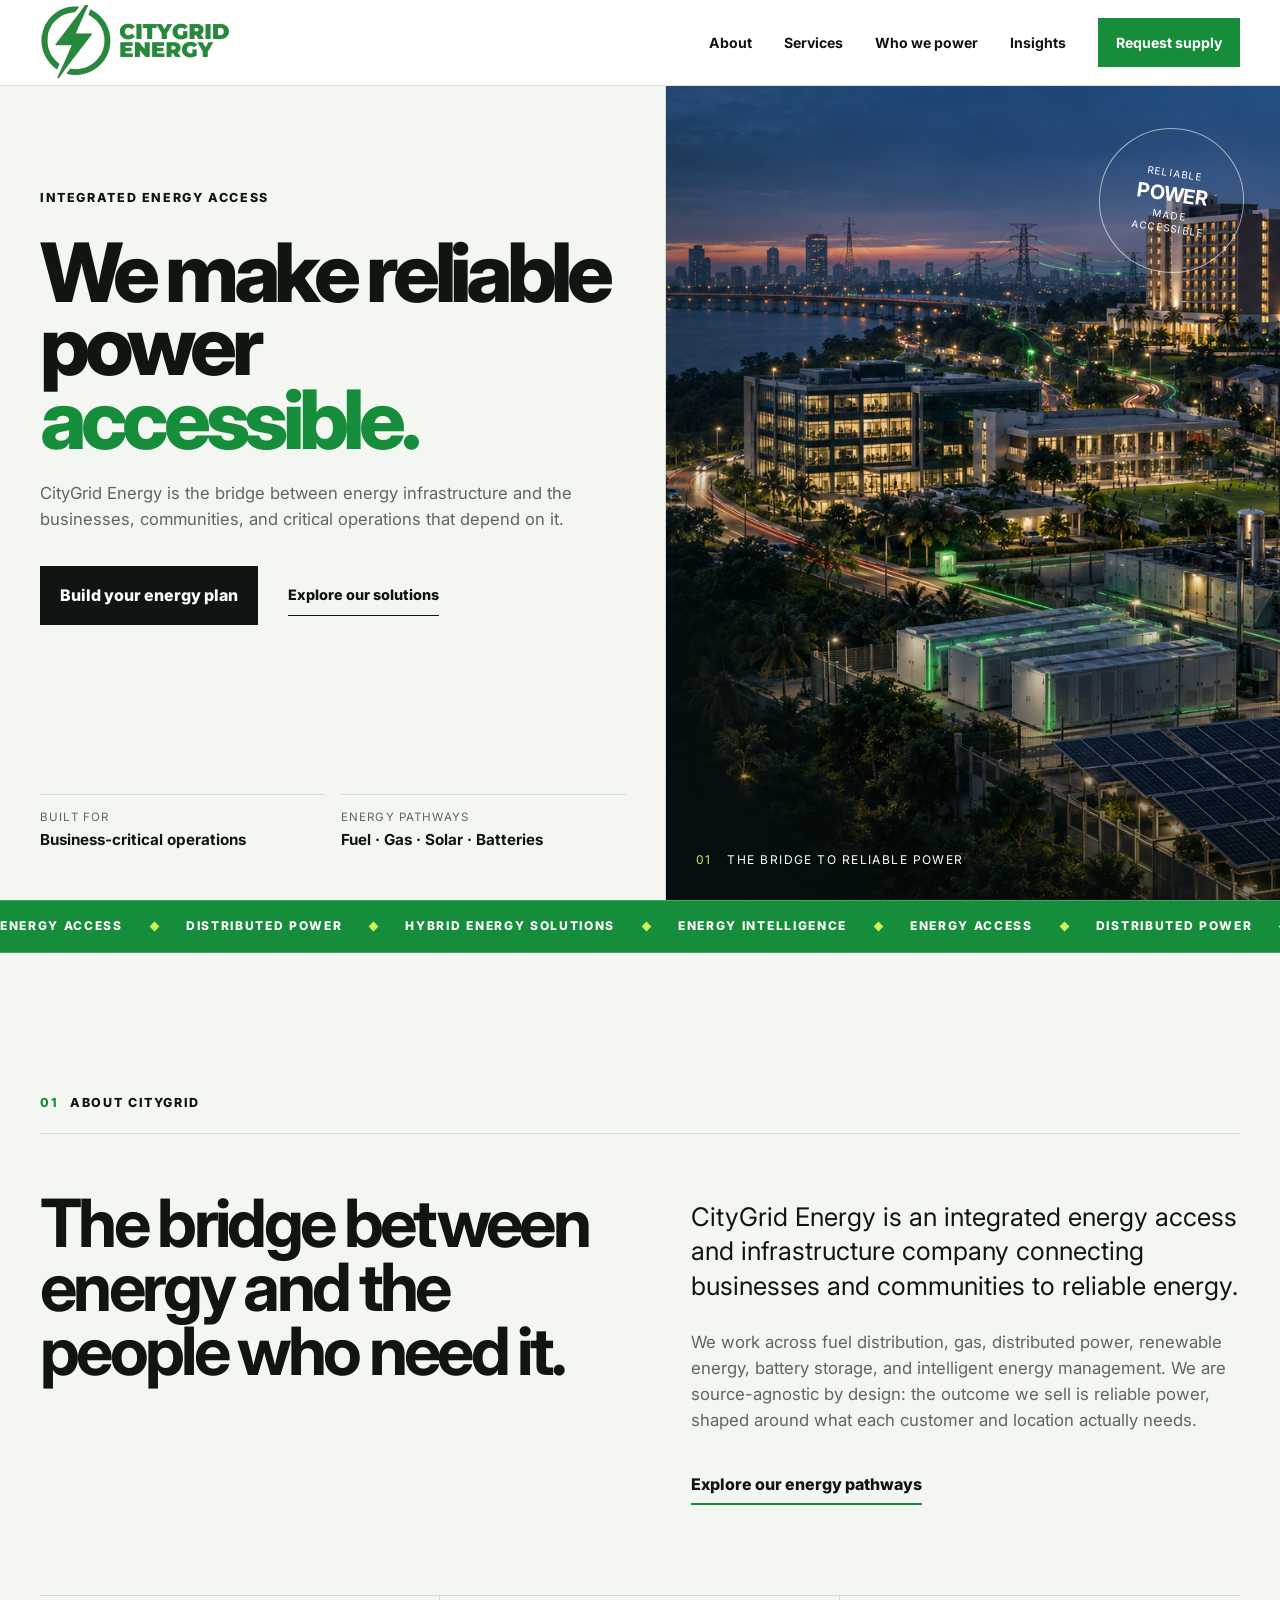
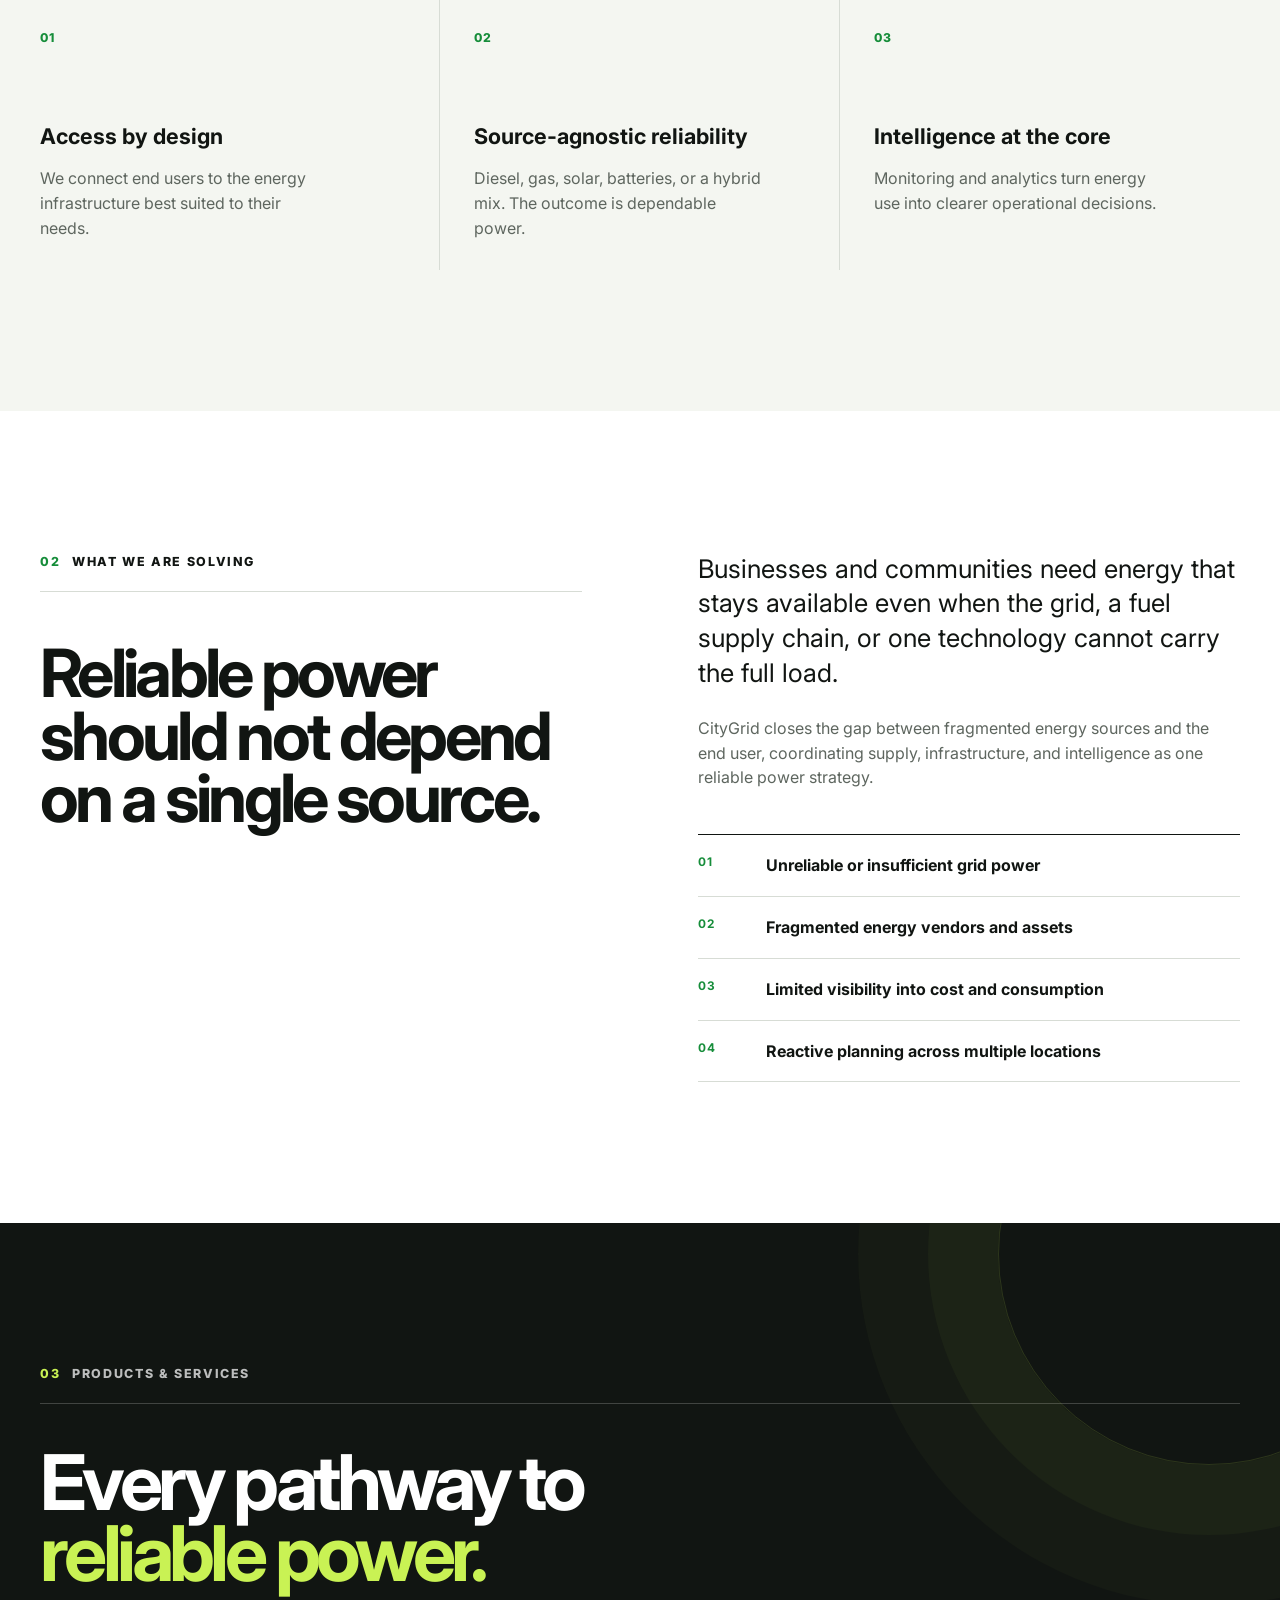
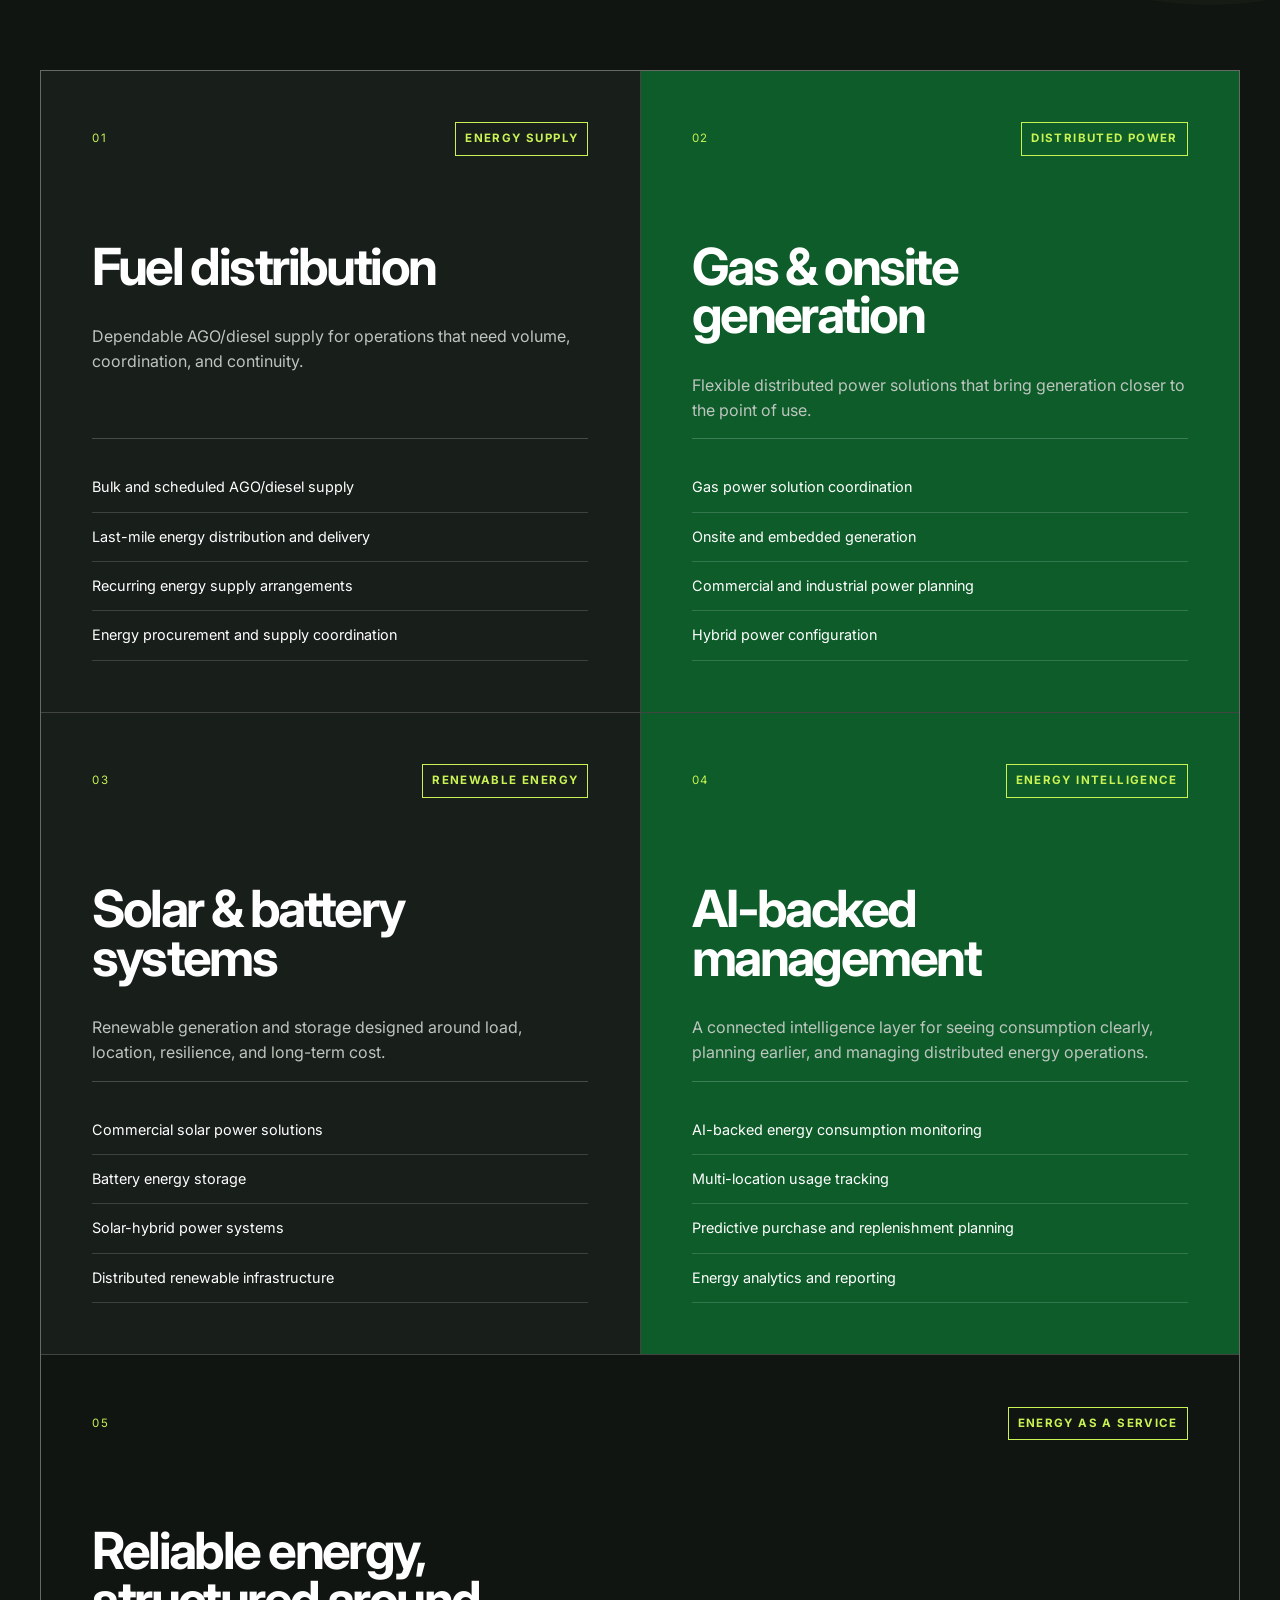
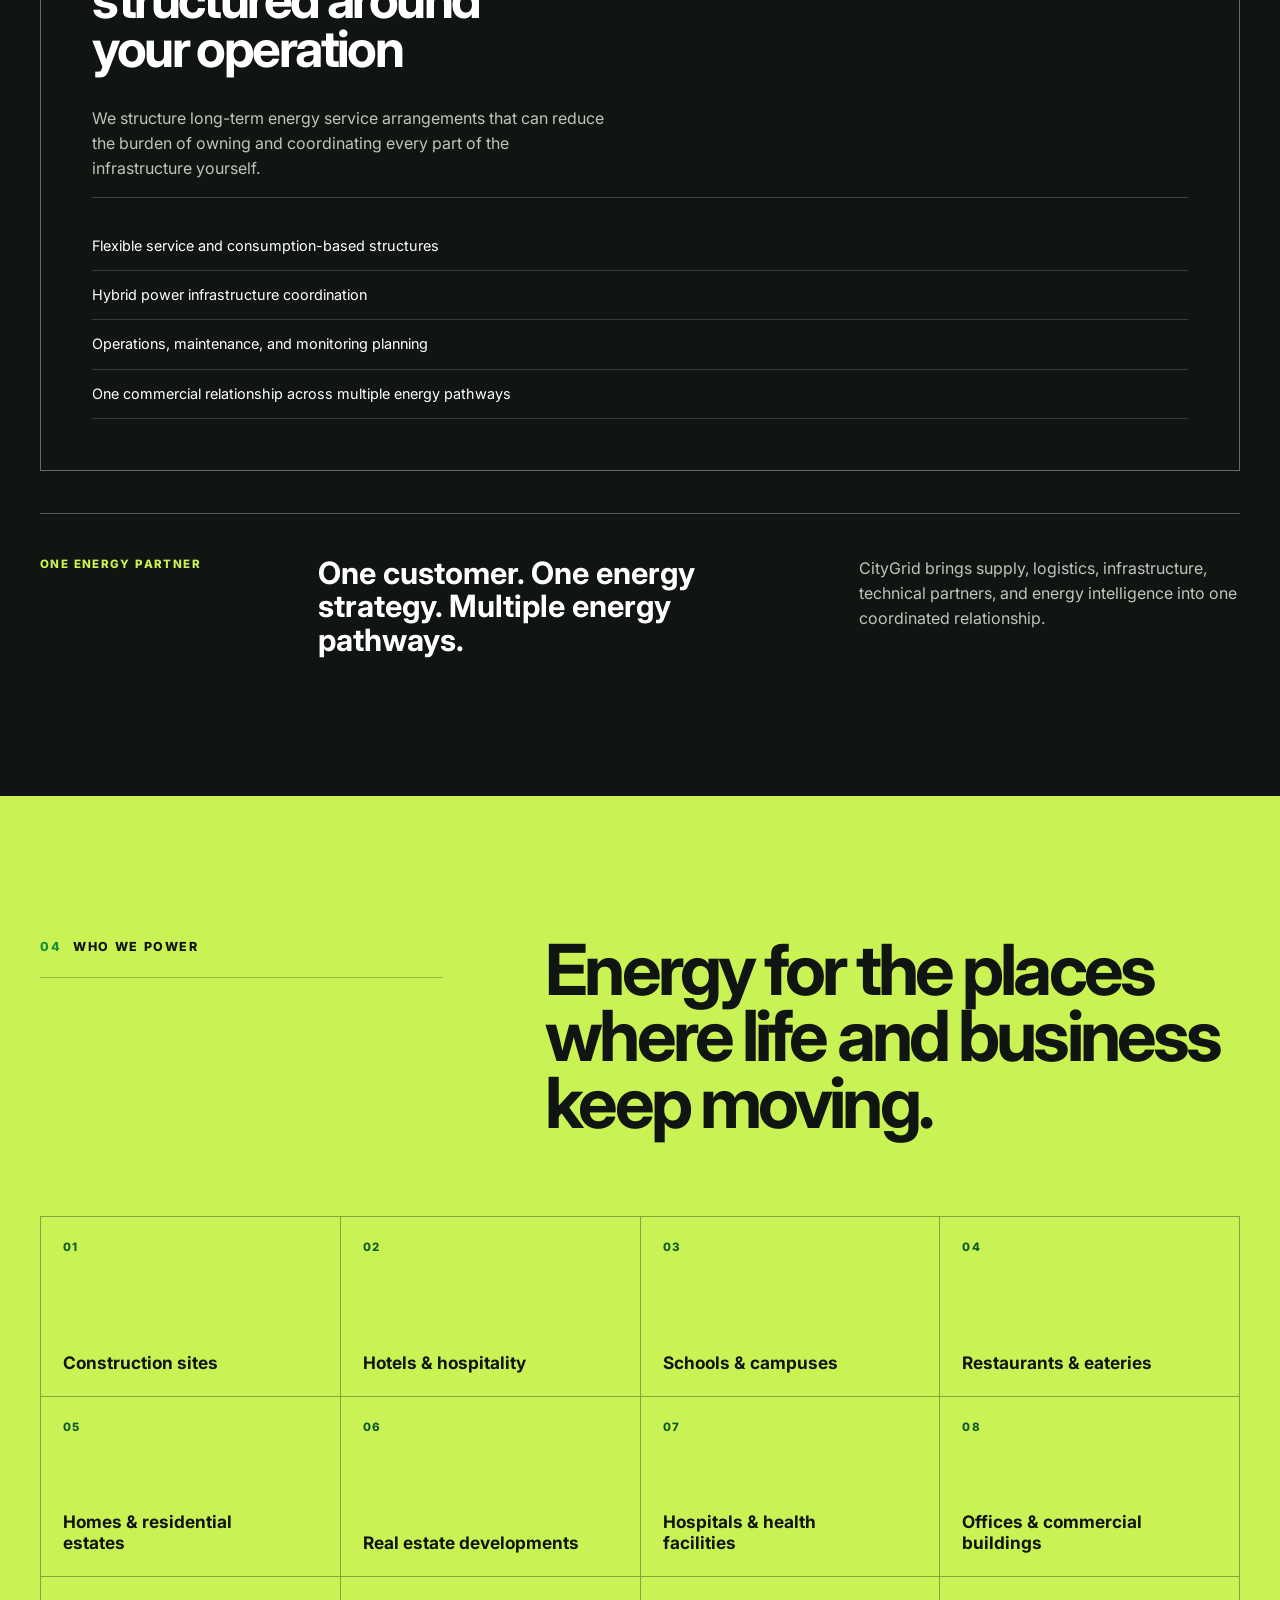
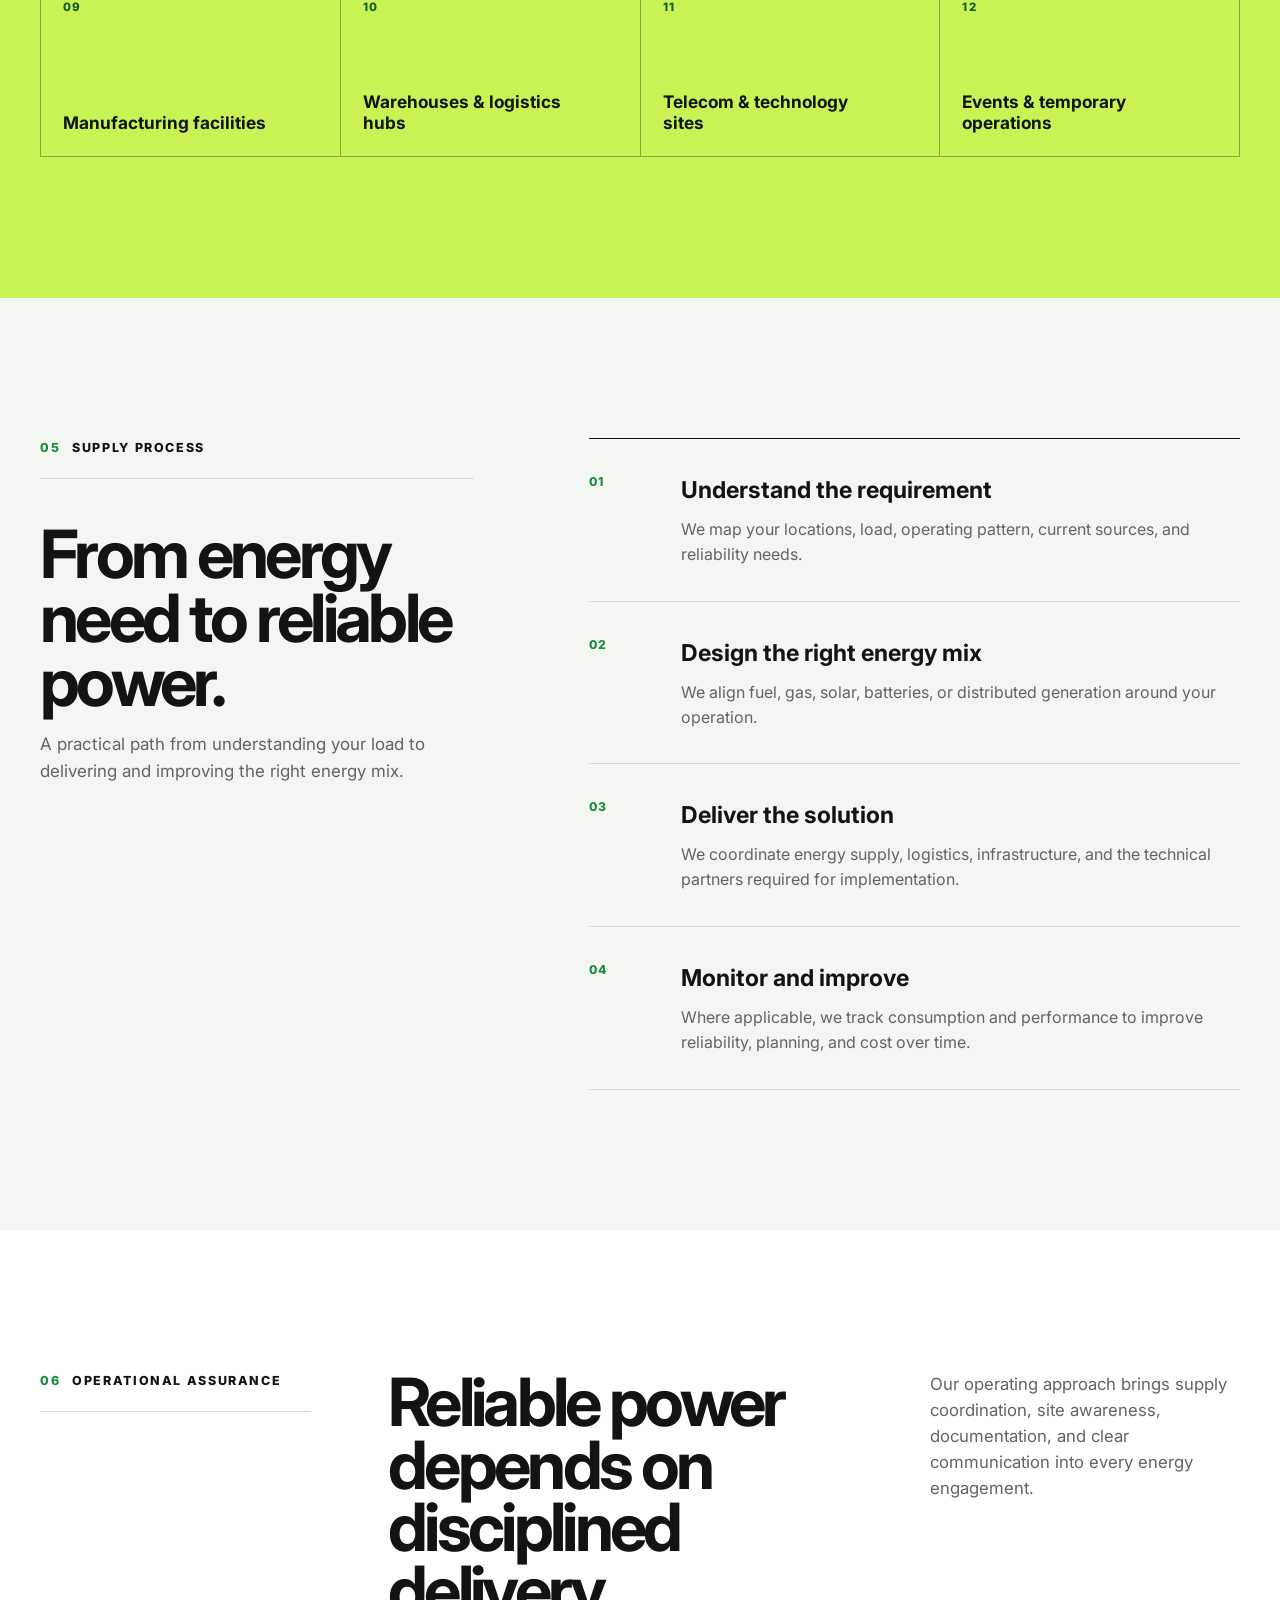
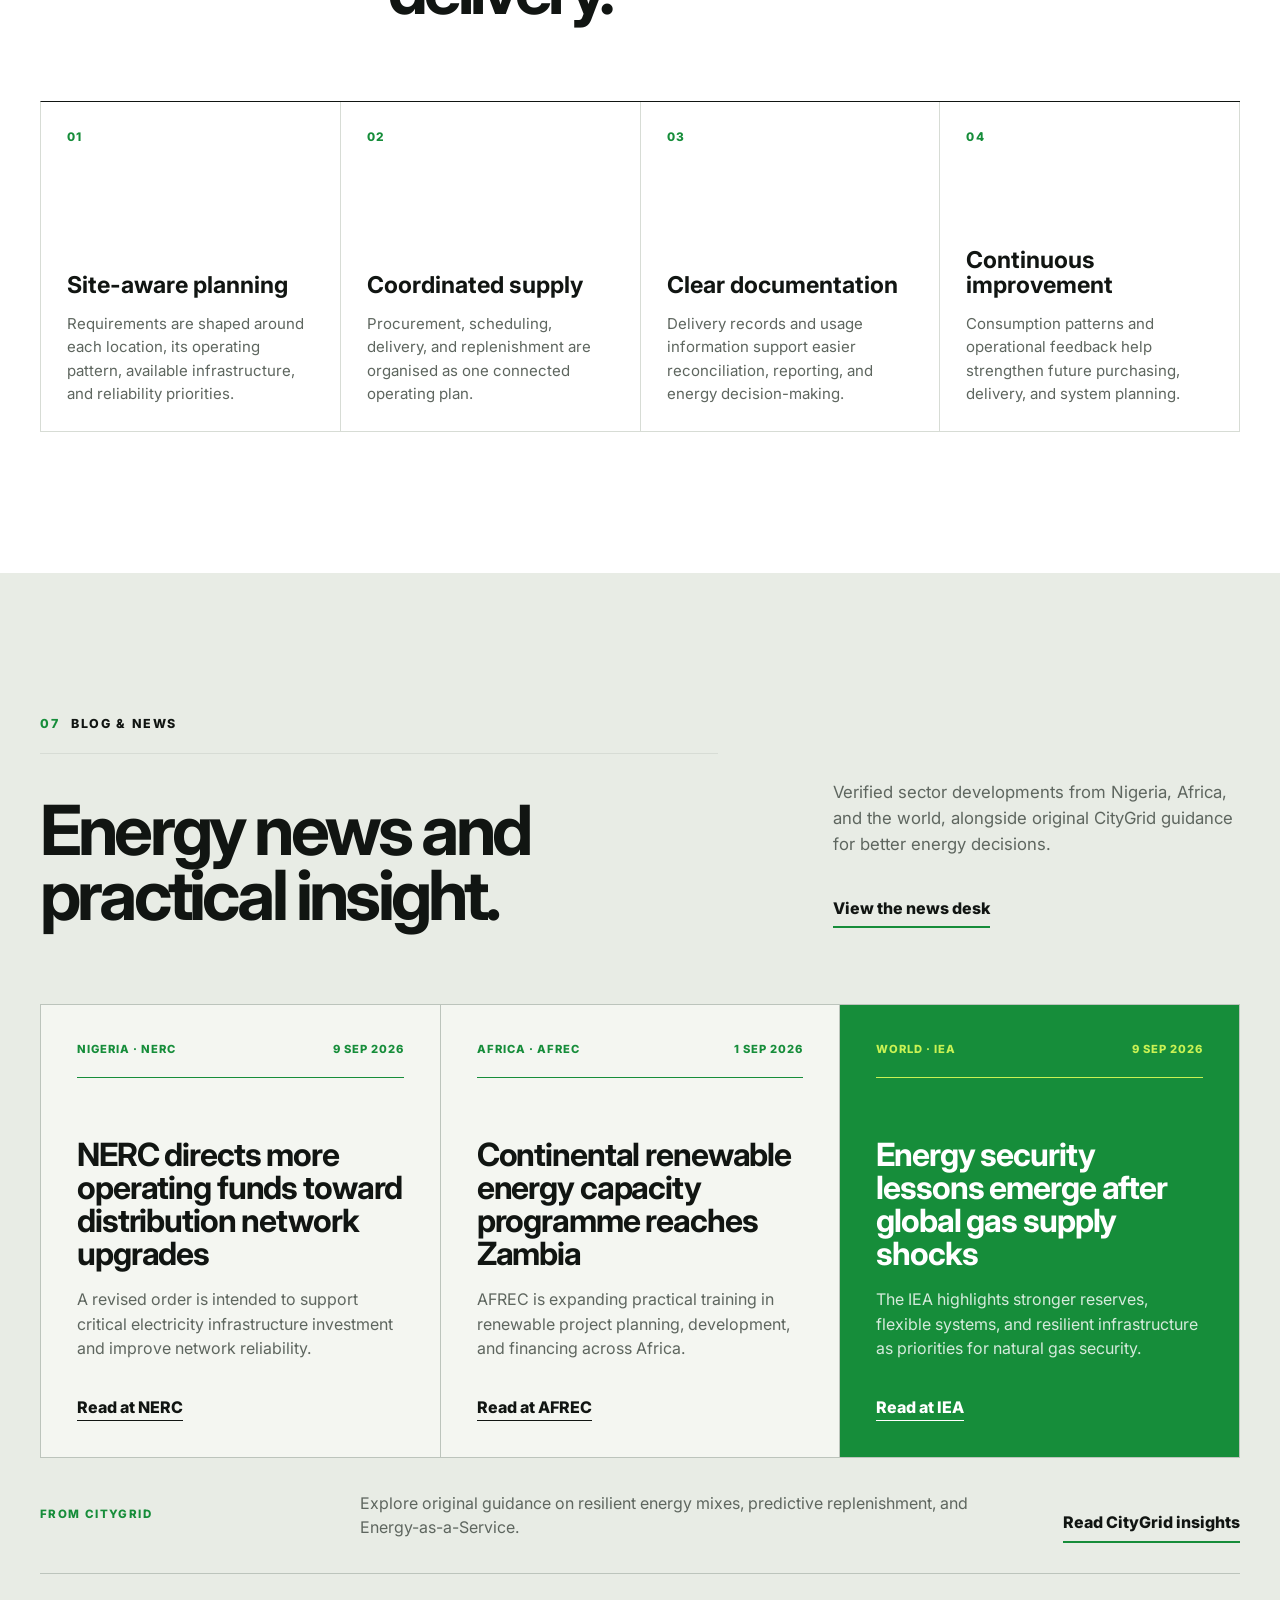
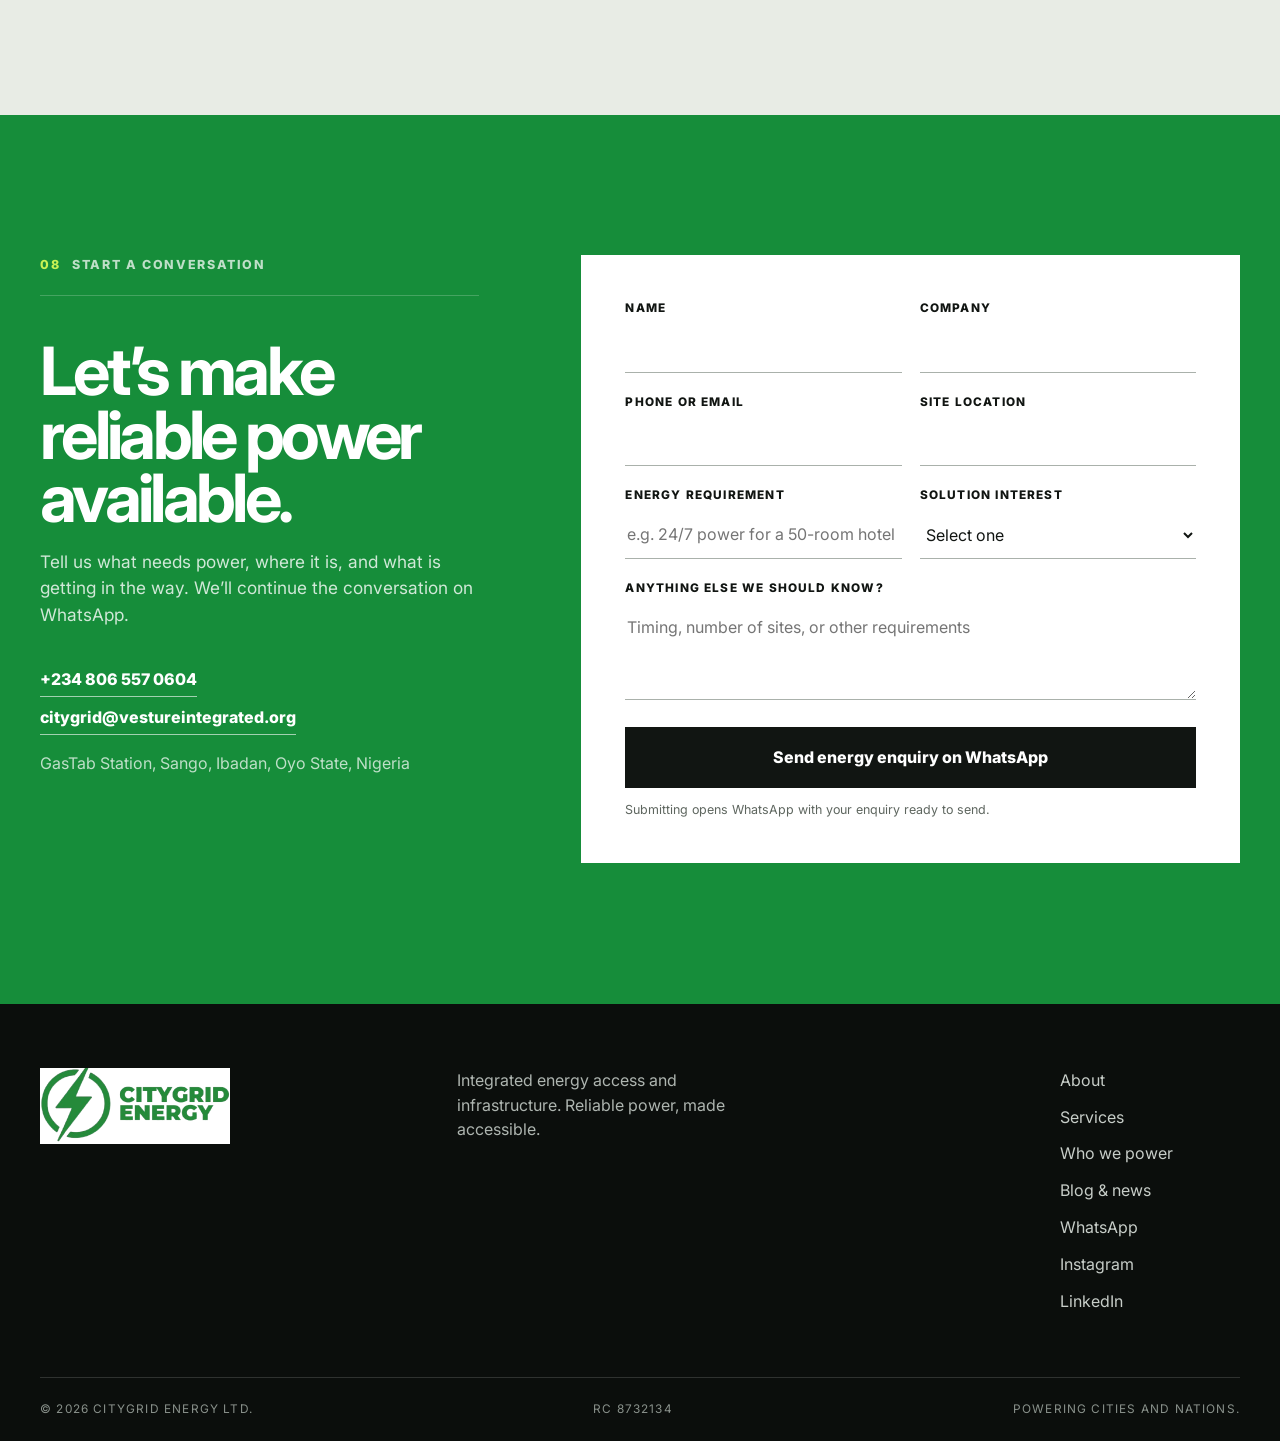
==== commit 281af916: "Refine mobile branding and broaden news feed" ====
--- a/index.html
+++ b/index.html
@@ -30,7 +30,7 @@
       "@type": "Organization",
       "name": "CityGrid Energy Ltd",
       "url": "https://citygrid-energy.vercel.app/",
-      "logo": "https://citygrid-energy.vercel.app/assets/citygrid-logo.png",
+      "logo": "https://citygrid-energy.vercel.app/assets/citygrid-logo-transparent.png",
       "description": "An integrated energy access and infrastructure company connecting businesses and communities to reliable energy through fuel distribution, gas, distributed power, renewable energy and intelligent energy management.",
       "email": "citygrid@vestureintegrated.org",
       "telephone": "+2348065570604",
@@ -47,7 +47,7 @@
   <header class="site-header" id="top">
     <div class="header-inner shell">
       <a class="brand" href="#top" aria-label="CityGrid Energy home">
-        <span class="logo-clip" aria-hidden="true"><img src="assets/citygrid-logo.png" alt=""></span>
+        <span class="logo-clip" aria-hidden="true"><img src="assets/citygrid-logo-transparent.png" alt=""></span>
       </a>
       <button class="menu-toggle" type="button" aria-expanded="false" aria-controls="site-nav">
         <span></span><span></span><span></span><span class="sr-only">Open menu</span>
@@ -387,7 +387,7 @@
   <footer class="site-footer">
     <div class="footer-main shell">
       <a class="brand footer-brand" href="#top" aria-label="Back to top">
-        <span class="logo-clip" aria-hidden="true"><img src="assets/citygrid-logo.png" alt=""></span>
+        <span class="logo-clip" aria-hidden="true"><img src="assets/citygrid-logo-transparent.png" alt=""></span>
       </a>
       <p>Integrated energy access and infrastructure. Reliable power, made accessible.</p>
       <div class="footer-links">
--- a/styles.css
+++ b/styles.css
@@ -23,9 +23,9 @@
 
 .site-header { position: sticky; top: 0; z-index: 100; height: 86px; background: rgba(255,255,255,.94); border-bottom: 1px solid rgba(17,21,18,.12); backdrop-filter: blur(14px); }
 .header-inner { height: 100%; display: flex; align-items: center; justify-content: space-between; }
-.brand { display: block; width: 180px; height: 76px; overflow: hidden; }
-.logo-clip { position: relative; display: block; width: 180px; height: 76px; overflow: hidden; }
-.logo-clip img { position: absolute; width: 330px; max-width: none; left: -78px; top: -60px; }
+.brand { display: block; width: 190px; height: 76px; overflow: hidden; }
+.logo-clip { position: relative; display: block; width: 190px; height: 76px; overflow: hidden; }
+.logo-clip img { position: absolute; width: 250px; max-width: none; left: -32px; top: -89px; }
 .site-nav { display: flex; align-items: center; gap: 32px; font-weight: 700; font-size: .88rem; }
 .site-nav > a:not(.nav-cta) { position: relative; padding-block: 12px; }
 .site-nav > a:not(.nav-cta)::after { content: ""; position: absolute; left: 0; bottom: 5px; width: 100%; height: 2px; background: var(--green); transform: scaleX(0); transform-origin: right; transition: transform .25s ease; }
@@ -55,8 +55,8 @@
 .hero-media::after { content: ""; position: absolute; inset: 0; background: linear-gradient(90deg, rgba(10,22,18,.15), transparent 40%), linear-gradient(0deg, rgba(8,14,12,.55), transparent 45%); }
 .hero-media > img { width: 100%; height: 100%; object-fit: cover; object-position: 62% center; }
 .hero-stamp { position: absolute; z-index: 2; top: 42px; right: 36px; width: 145px; height: 145px; border: 1px solid rgba(255,255,255,.55); border-radius: 50%; color: white; display: flex; flex-direction: column; justify-content: center; align-items: center; transform: rotate(8deg); text-transform: uppercase; line-height: 1.1; }
-.hero-stamp span { font-size: .62rem; letter-spacing: .16em; }
-.hero-stamp strong { font-size: 1.25rem; margin-block: 4px; }
+.hero-stamp span { display: block; width: 76%; font-size: .62rem; letter-spacing: .13em; line-height: 1.25; text-align: center; white-space: normal; }
+.hero-stamp strong { font-size: 1.25rem; margin-block: 4px; white-space: nowrap; }
 .image-caption { position: absolute; z-index: 2; bottom: 30px; left: 30px; right: 30px; display: flex; align-items: center; gap: 16px; color: white; font-size: .75rem; text-transform: uppercase; letter-spacing: .12em; }
 .image-caption span { color: var(--lime); }
 
@@ -248,8 +248,8 @@
   .site-nav.is-open { display: flex; }
   .site-nav a { padding: 13px 10px; }
   .nav-cta { margin-top: 10px; justify-content: space-between; }
-  .brand, .logo-clip { width: 172px; height: 70px; }
-  .logo-clip img { width: 310px; left: -73px; top: -57px; }
+  .brand, .logo-clip { width: 176px; height: 70px; }
+  .logo-clip img { width: 235px; left: -30px; top: -84px; }
   .hero { min-height: auto; grid-template-columns: 1fr; }
   .hero-copy { min-height: 650px; padding: 72px 24px 40px; }
   .hero-copy::before { display: none; }
@@ -280,6 +280,8 @@
   .hero-meta { grid-template-columns: 1fr; width: 100%; }
   .hero-media { min-height: 480px; }
   .hero-stamp { width: 112px; height: 112px; right: 18px; top: 22px; }
+  .hero-stamp span { width: 72%; font-size: .56rem; letter-spacing: .1em; }
+  .hero-stamp strong { font-size: 1.12rem; }
   .image-caption { left: 18px; bottom: 20px; }
   .about-grid { margin-top: 38px; }
   .principles { margin-top: 56px; }
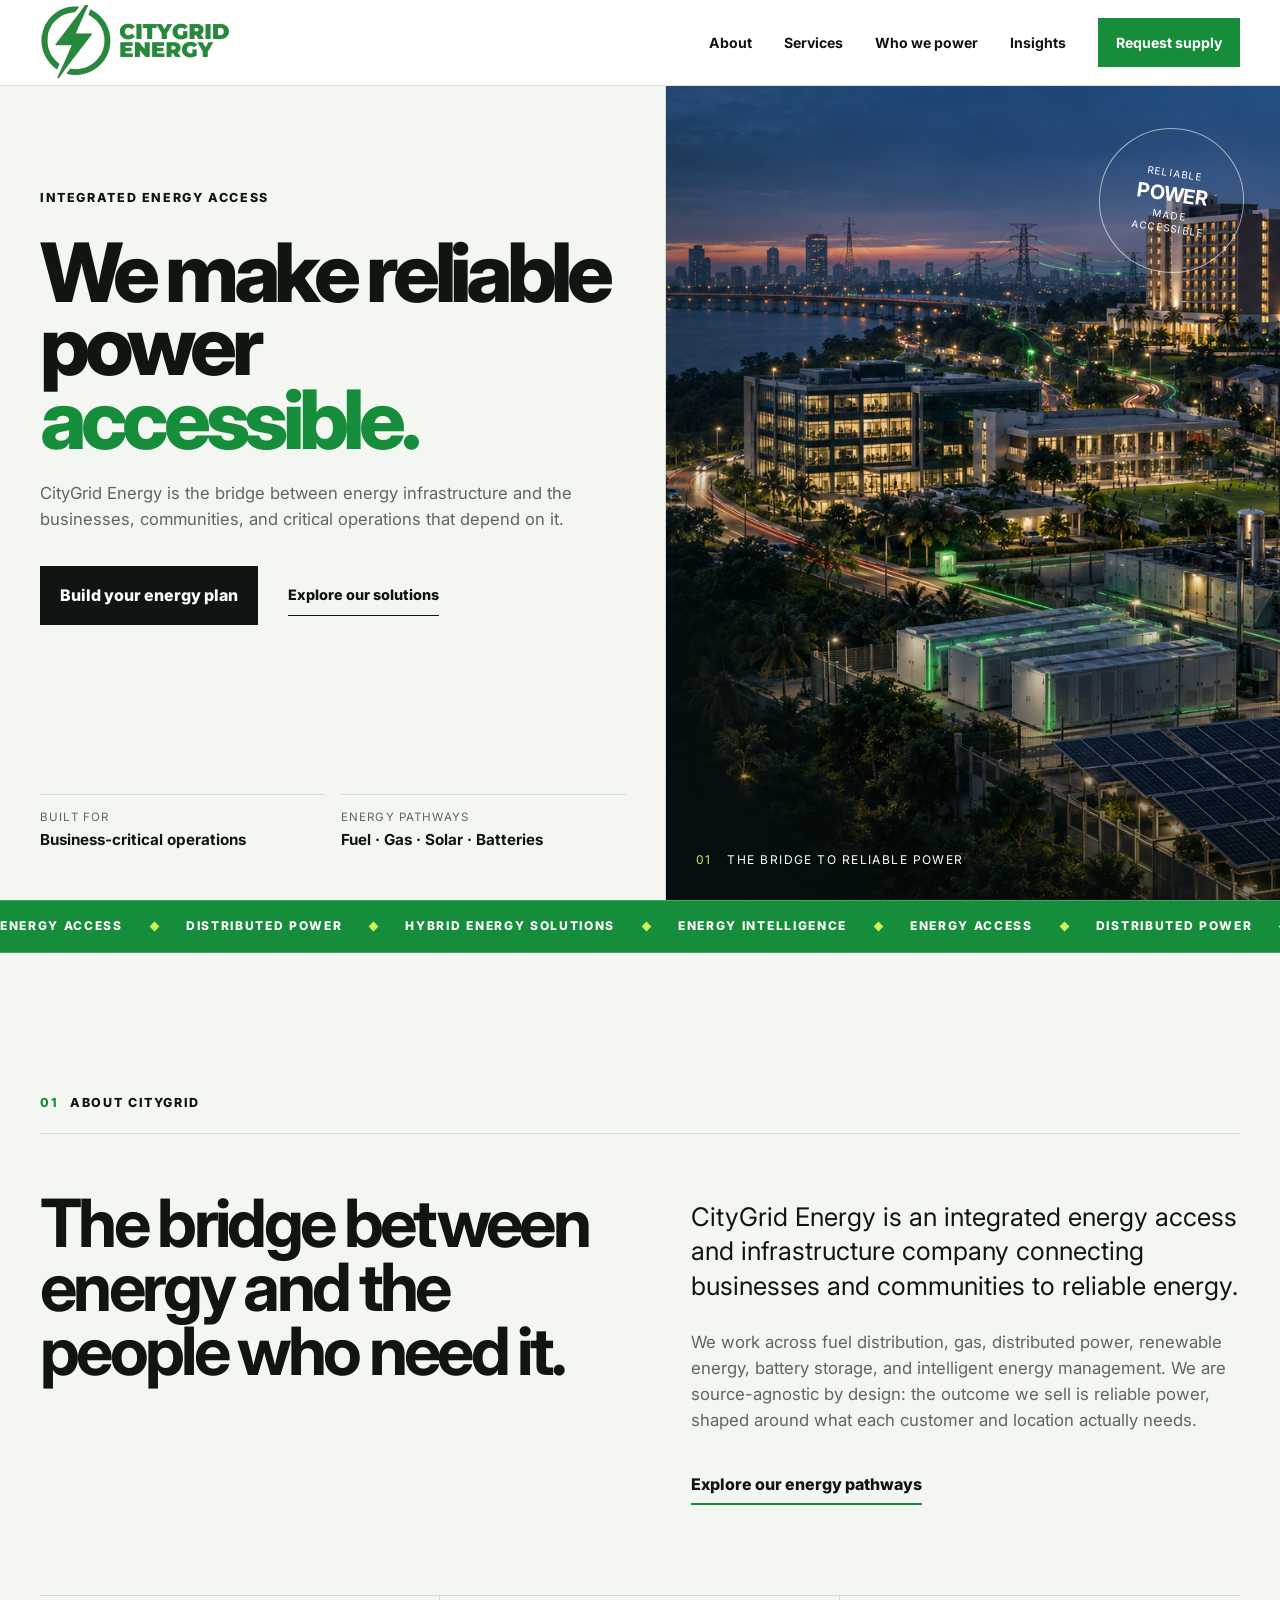
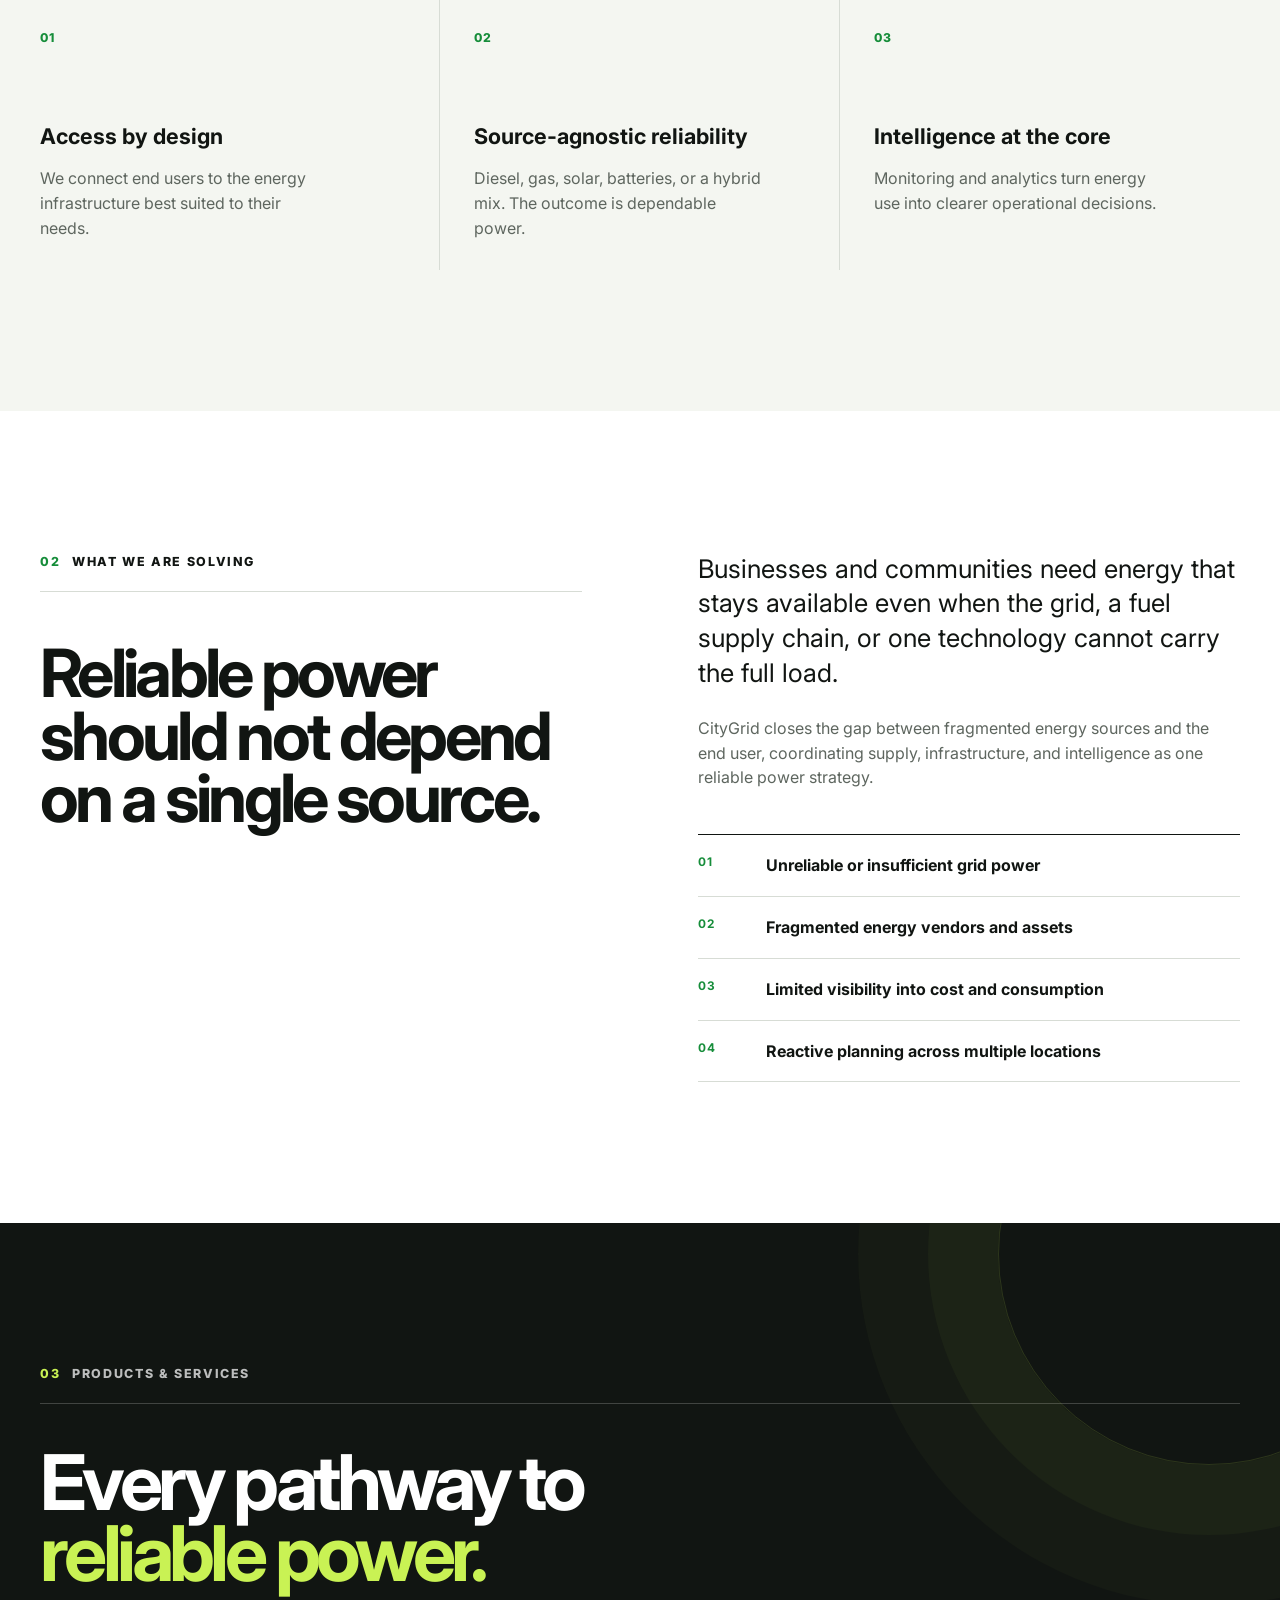
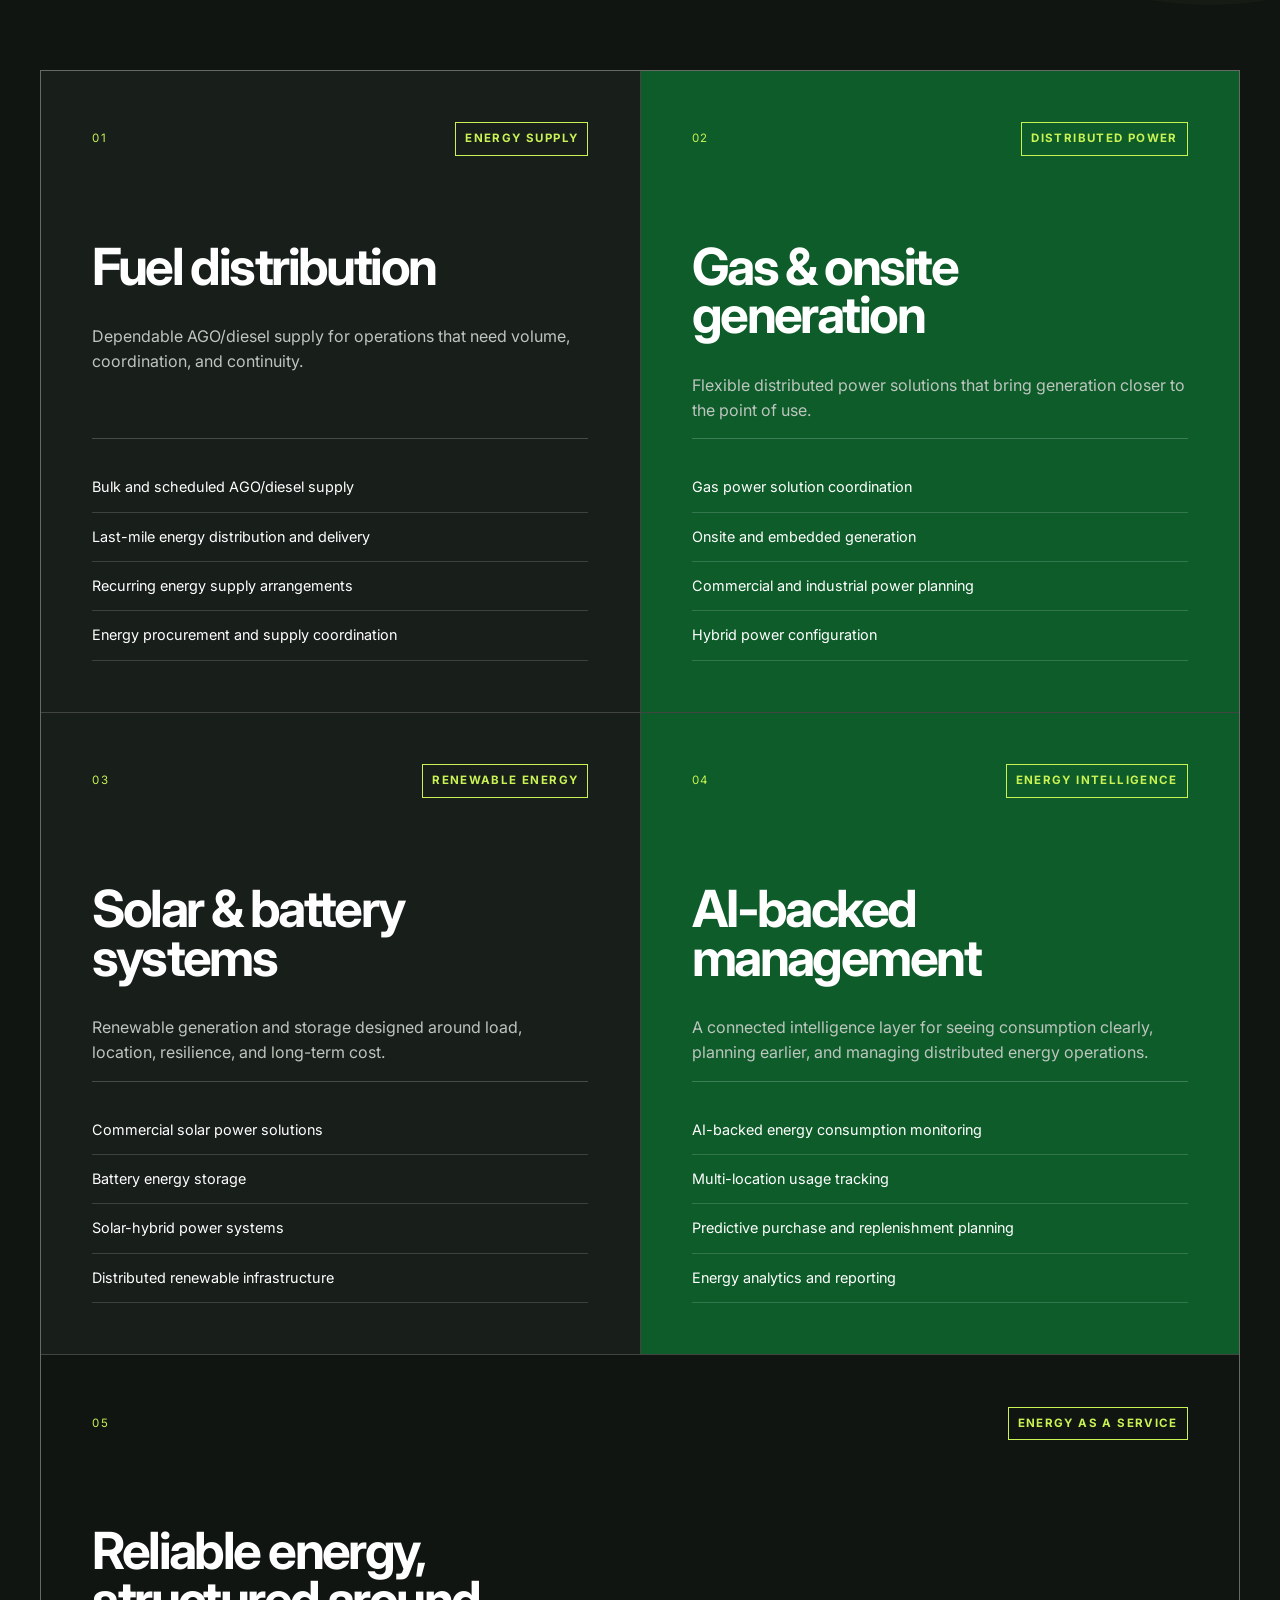
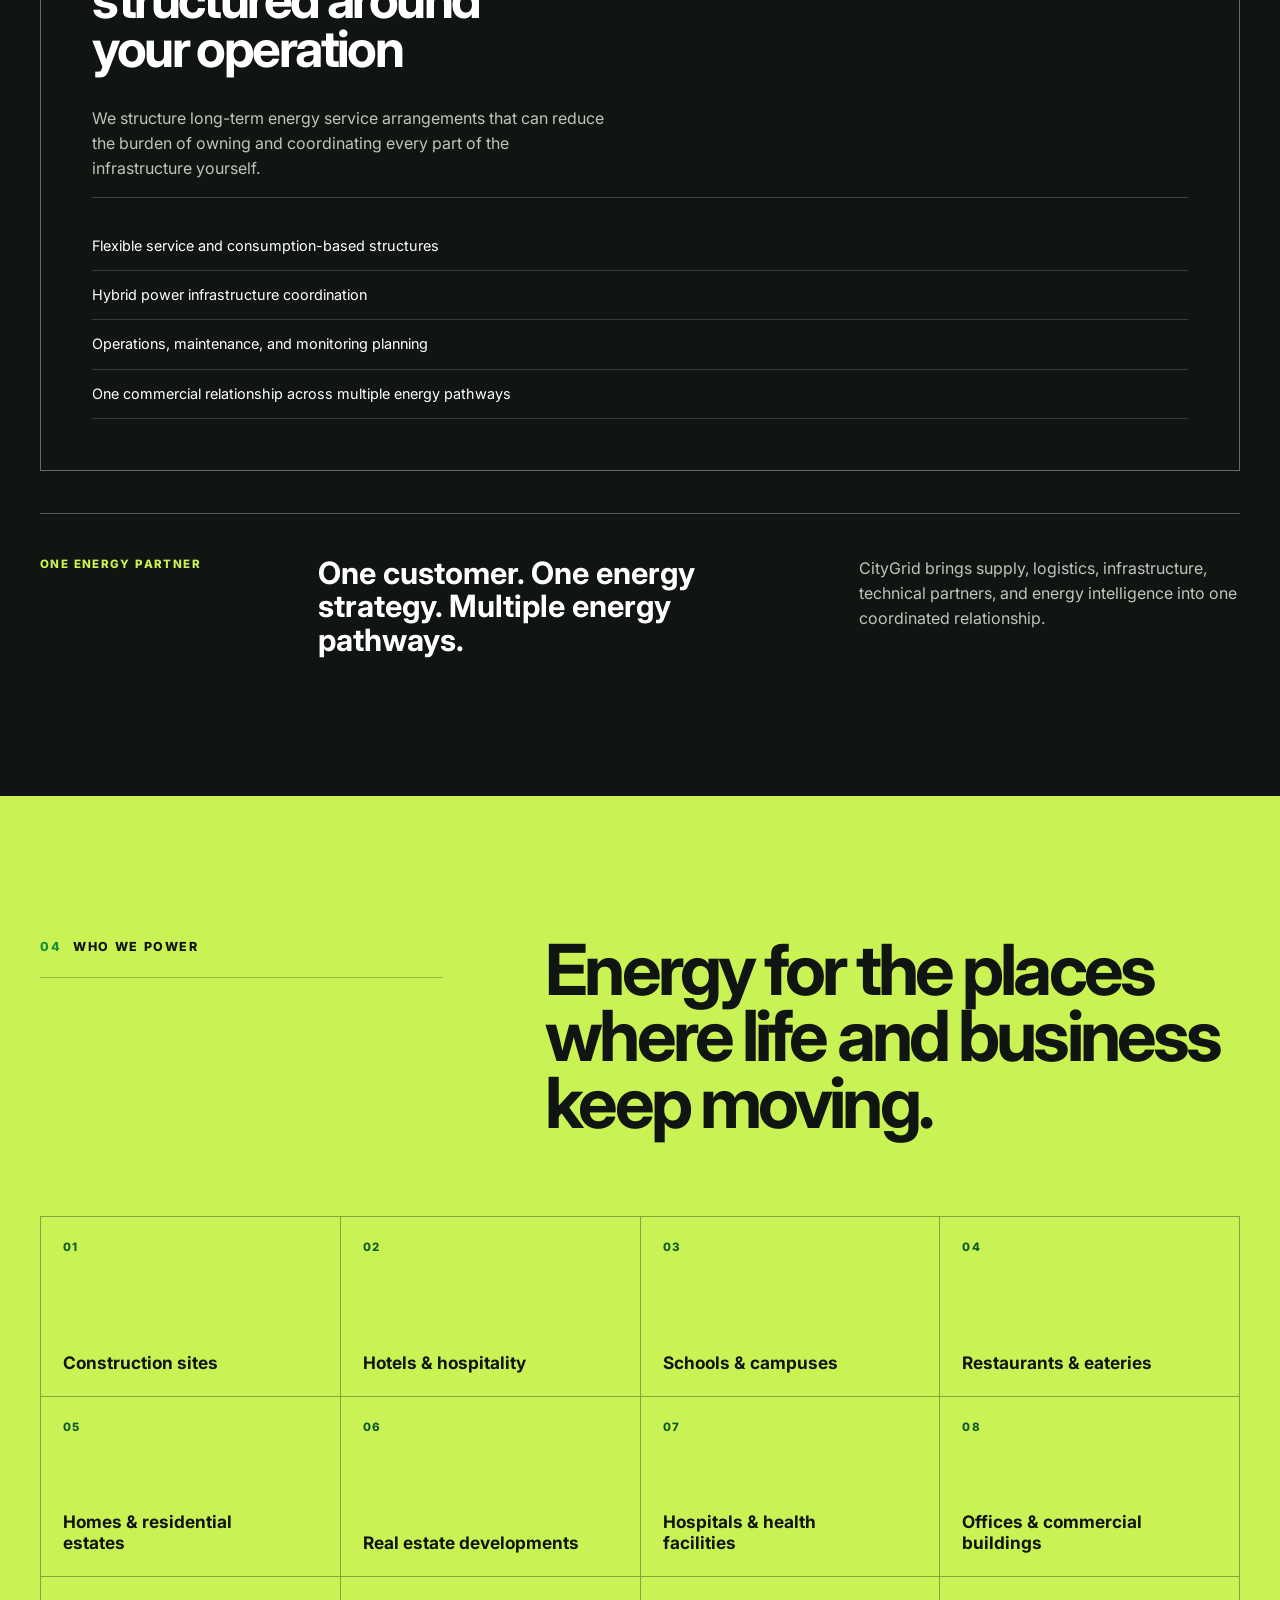
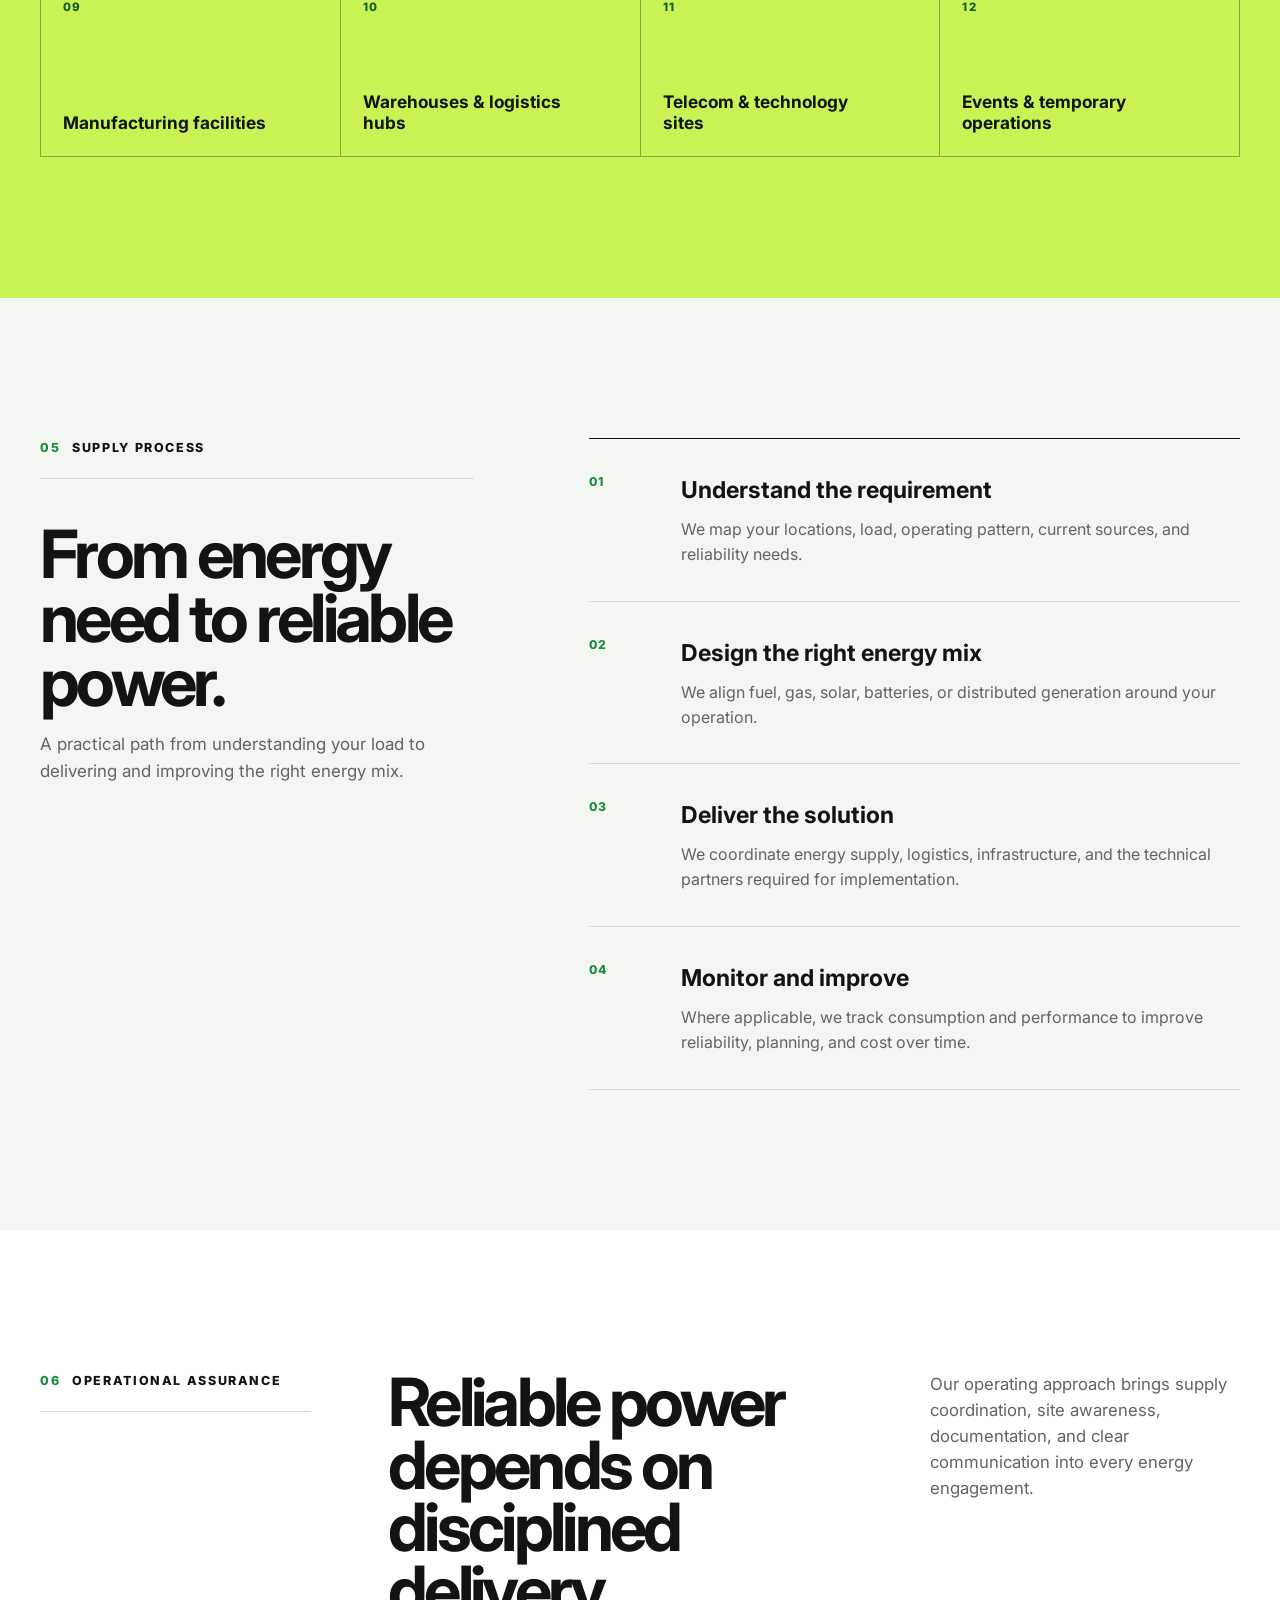
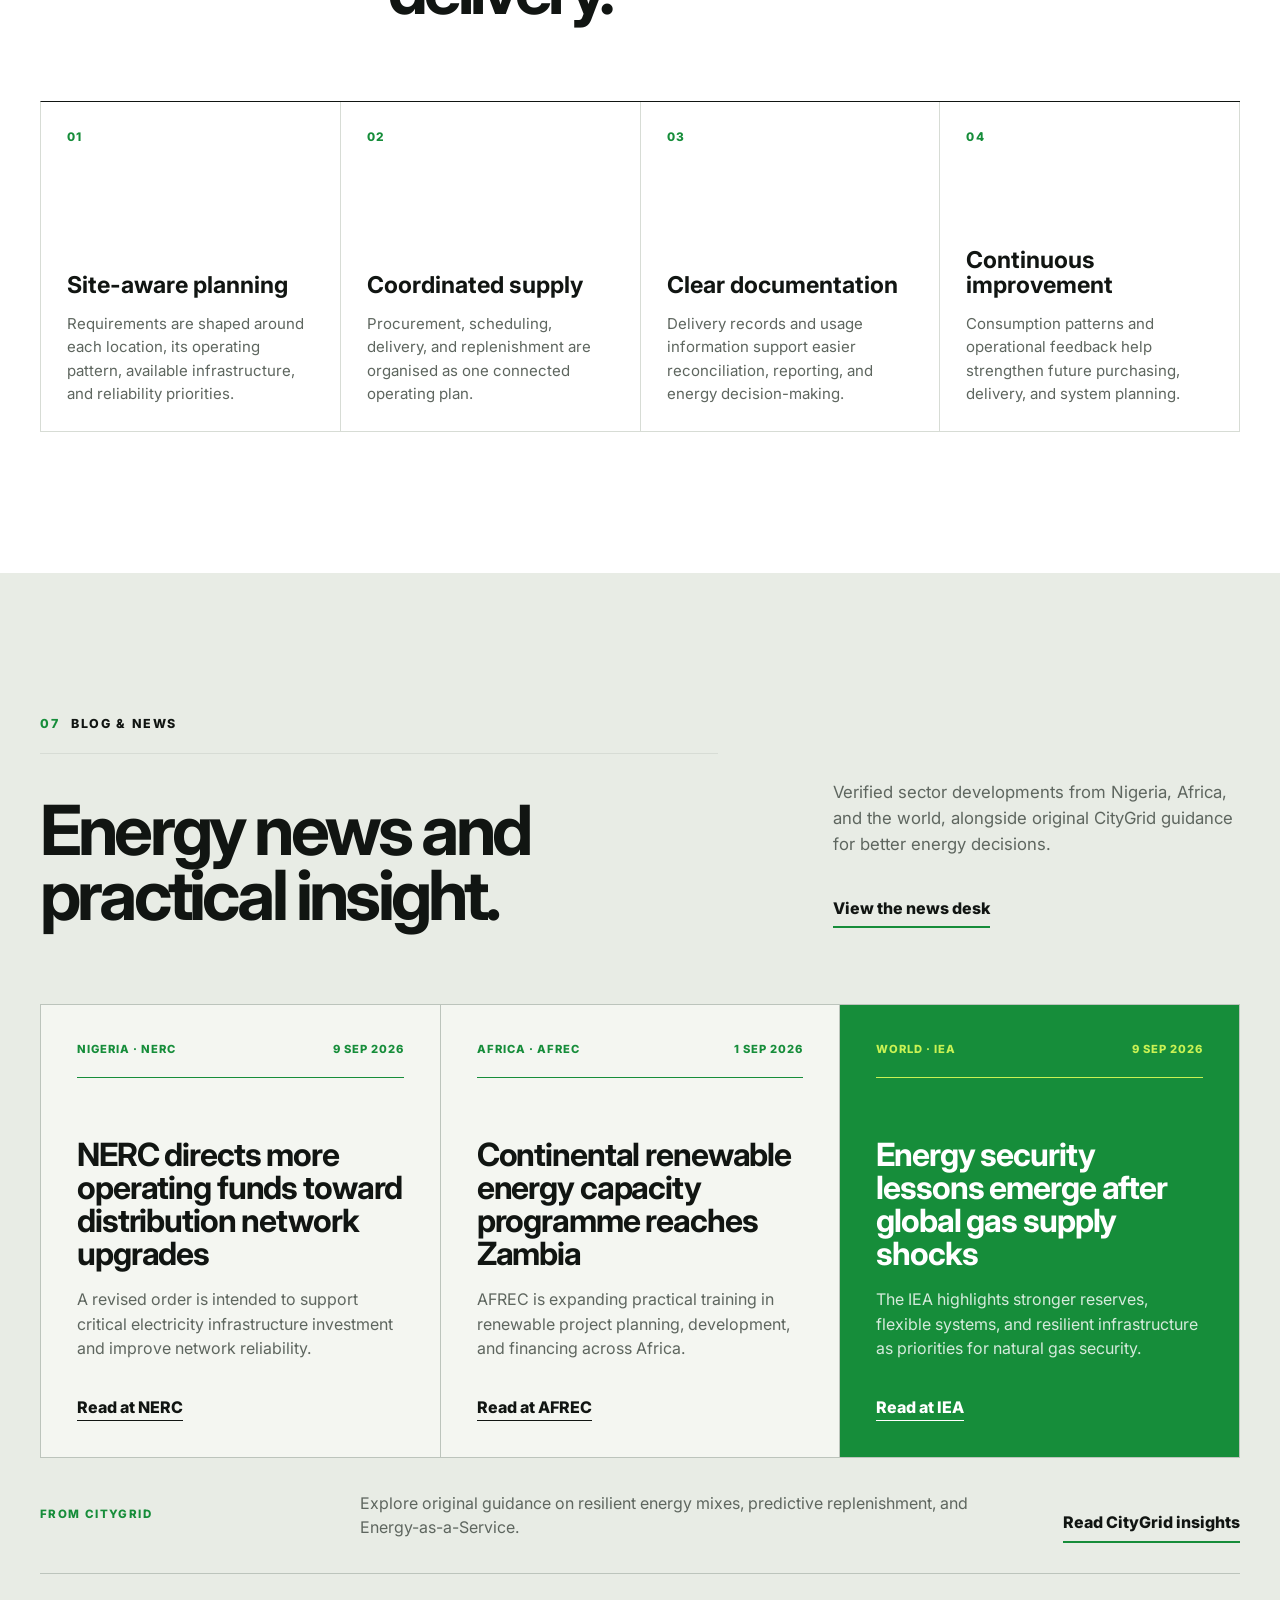
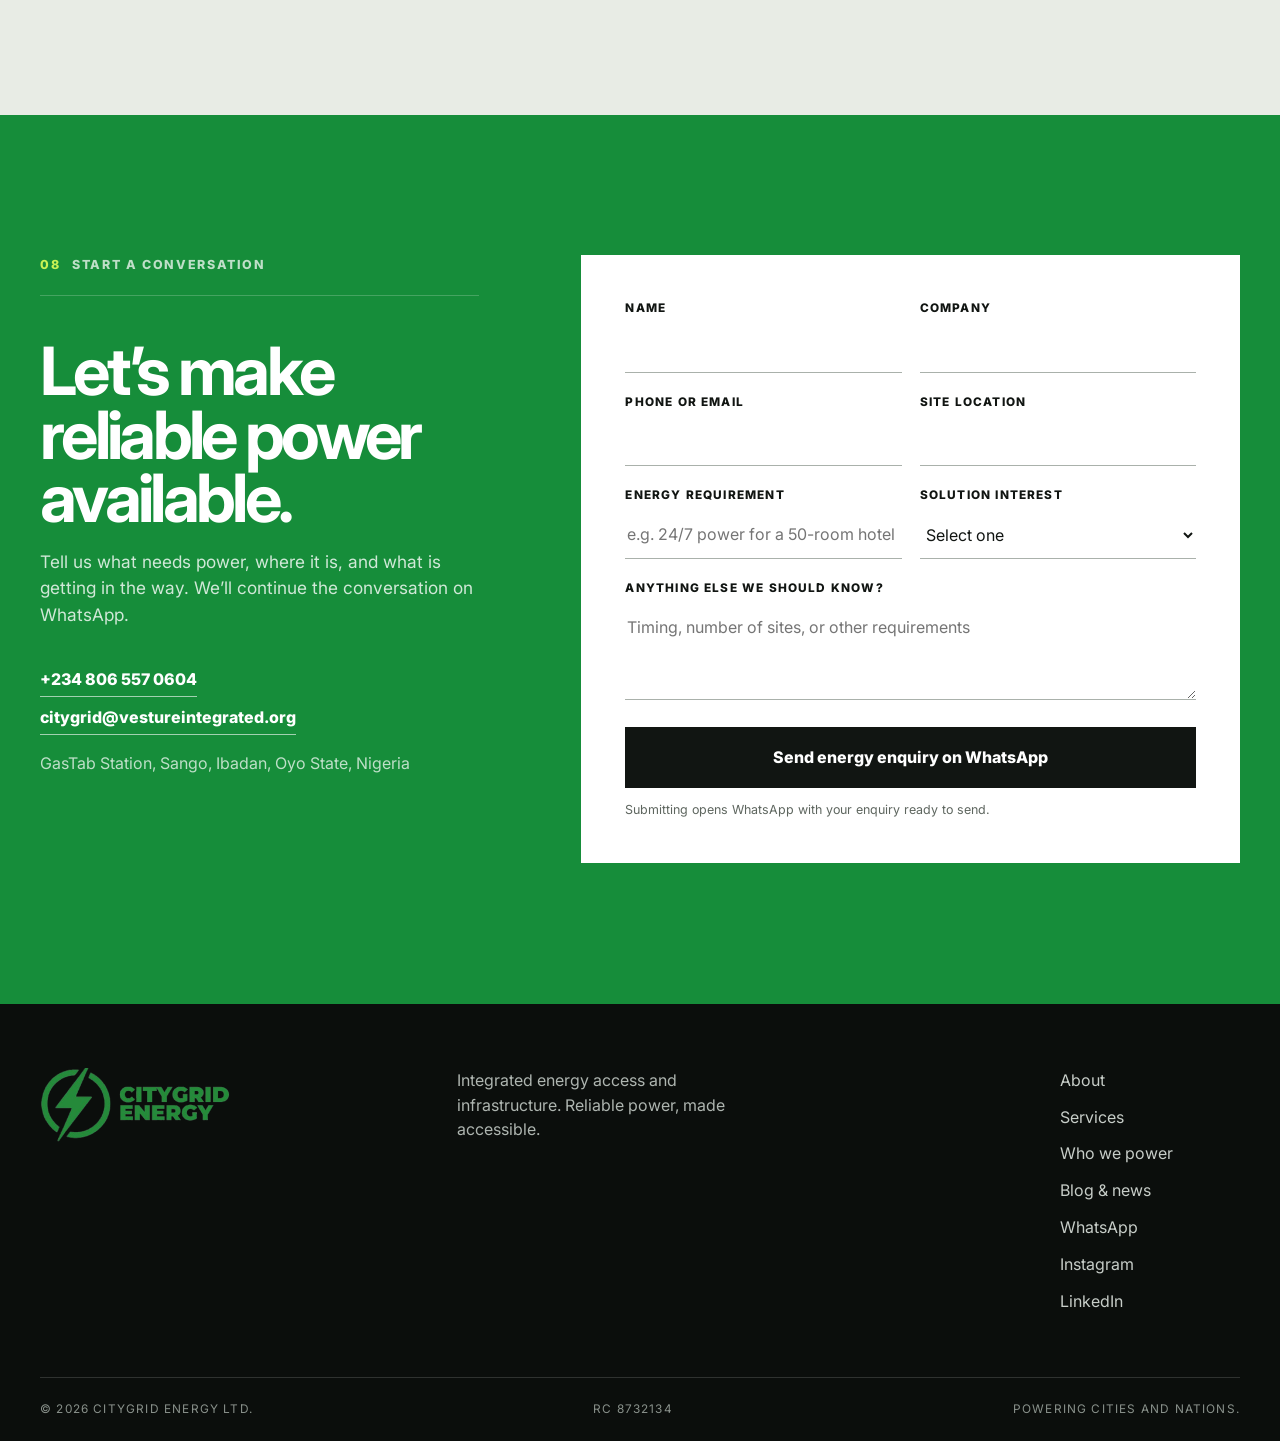
==== commit 529879dc: "Move SEO identity to citygridenergy.org" ====
--- a/index.html
+++ b/index.html
@@ -6,17 +6,17 @@
   <meta name="theme-color" content="#168d3a">
   <meta name="description" content="CityGrid Energy connects Nigerian businesses and communities to reliable power through fuel distribution, gas, distributed power, solar, battery storage and intelligent energy management.">
   <meta name="keywords" content="B2B energy company Nigeria, reliable power solutions Nigeria, energy access company, distributed power Nigeria, commercial solar Nigeria, battery energy storage Nigeria, gas power solutions, AGO diesel supply Nigeria, energy infrastructure company Nigeria, hybrid power solutions, energy management platform">
-  <link rel="canonical" href="https://citygrid-energy.vercel.app/">
+  <link rel="canonical" href="https://www.citygridenergy.org/">
   <meta property="og:title" content="CityGrid Energy | Reliable power, made accessible">
   <meta property="og:description" content="Integrated energy access for businesses and communities through fuel, gas, distributed power, renewables and intelligent energy management.">
   <meta property="og:type" content="website">
-  <meta property="og:url" content="https://citygrid-energy.vercel.app/">
-  <meta property="og:image" content="https://citygrid-energy.vercel.app/assets/citygrid-hero.png">
+  <meta property="og:url" content="https://www.citygridenergy.org/">
+  <meta property="og:image" content="https://www.citygridenergy.org/assets/citygrid-hero.png">
   <meta property="og:image:alt" content="CityGrid Energy integrated power network">
   <meta name="twitter:card" content="summary_large_image">
   <meta name="twitter:title" content="CityGrid Energy | Reliable power, made accessible">
   <meta name="twitter:description" content="Integrated energy access and infrastructure for Nigerian businesses and communities.">
-  <meta name="twitter:image" content="https://citygrid-energy.vercel.app/assets/citygrid-hero.png">
+  <meta name="twitter:image" content="https://www.citygridenergy.org/assets/citygrid-hero.png">
   <title>Reliable B2B Power &amp; Energy Access in Nigeria | CityGrid Energy</title>
   <link rel="icon" type="image/svg+xml" href="data:image/svg+xml,%3Csvg xmlns='http://www.w3.org/2000/svg' viewBox='0 0 64 64'%3E%3Crect width='64' height='64' rx='14' fill='%23168d3a'/%3E%3Cpath d='M36 7 16 35h14l-4 22 22-32H34z' fill='white'/%3E%3C/svg%3E">
   <link rel="preload" href="assets/citygrid-hero.png" as="image">
@@ -29,8 +29,8 @@
       "@context": "https://schema.org",
       "@type": "Organization",
       "name": "CityGrid Energy Ltd",
-      "url": "https://citygrid-energy.vercel.app/",
-      "logo": "https://citygrid-energy.vercel.app/assets/citygrid-logo-transparent.png",
+      "url": "https://www.citygridenergy.org/",
+      "logo": "https://www.citygridenergy.org/assets/citygrid-logo-transparent.png",
       "description": "An integrated energy access and infrastructure company connecting businesses and communities to reliable energy through fuel distribution, gas, distributed power, renewable energy and intelligent energy management.",
       "email": "citygrid@vestureintegrated.org",
       "telephone": "+2348065570604",
--- a/styles.css
+++ b/styles.css
@@ -226,7 +226,7 @@
 
 .site-footer { background: #0b0e0c; color: white; }
 .footer-main { display: grid; grid-template-columns: 1fr 1fr 1fr; gap: 50px; align-items: start; padding-block: 64px; }
-.footer-brand { background: white; }
+.footer-brand { background: transparent; }
 .footer-main > p { margin: 0; color: #aeb5b0; max-width: 300px; }
 .footer-links { display: grid; gap: 12px; justify-self: end; min-width: 180px; }
 .footer-links a { color: #c7cdc8; }
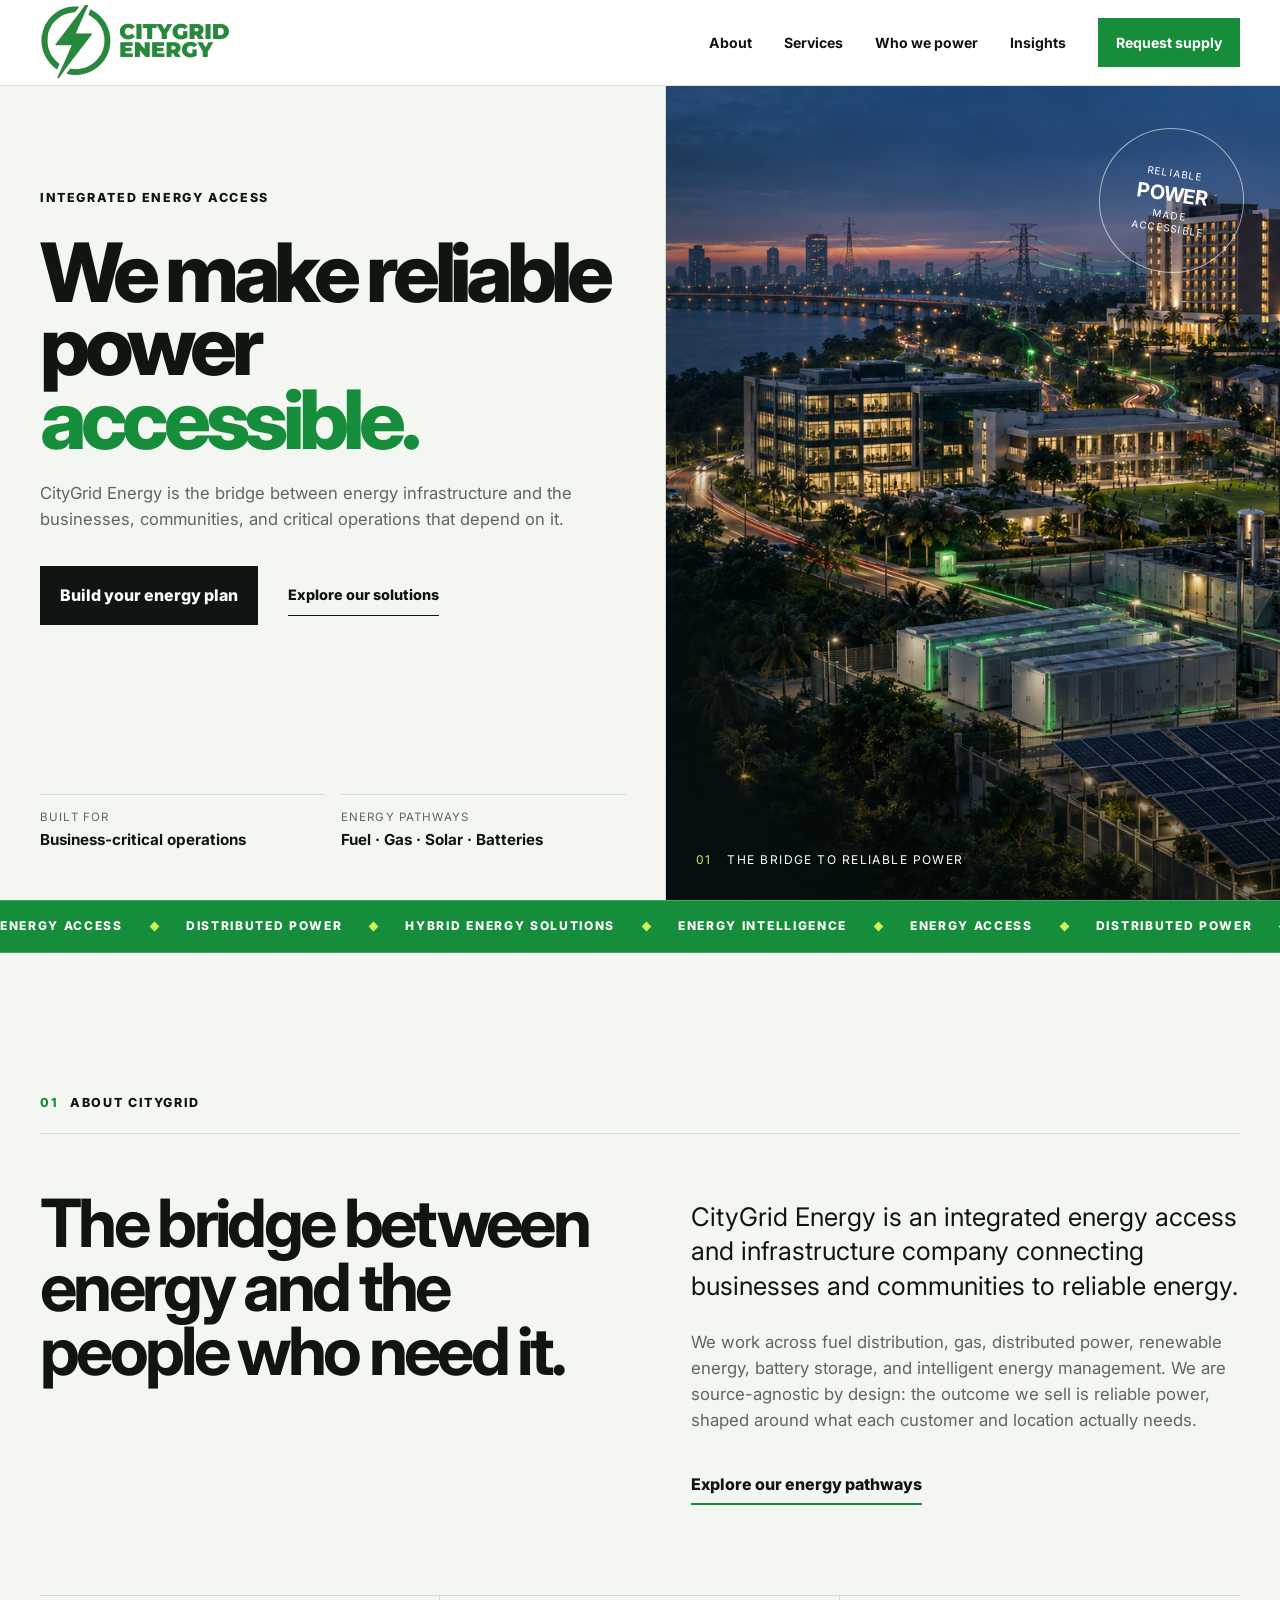
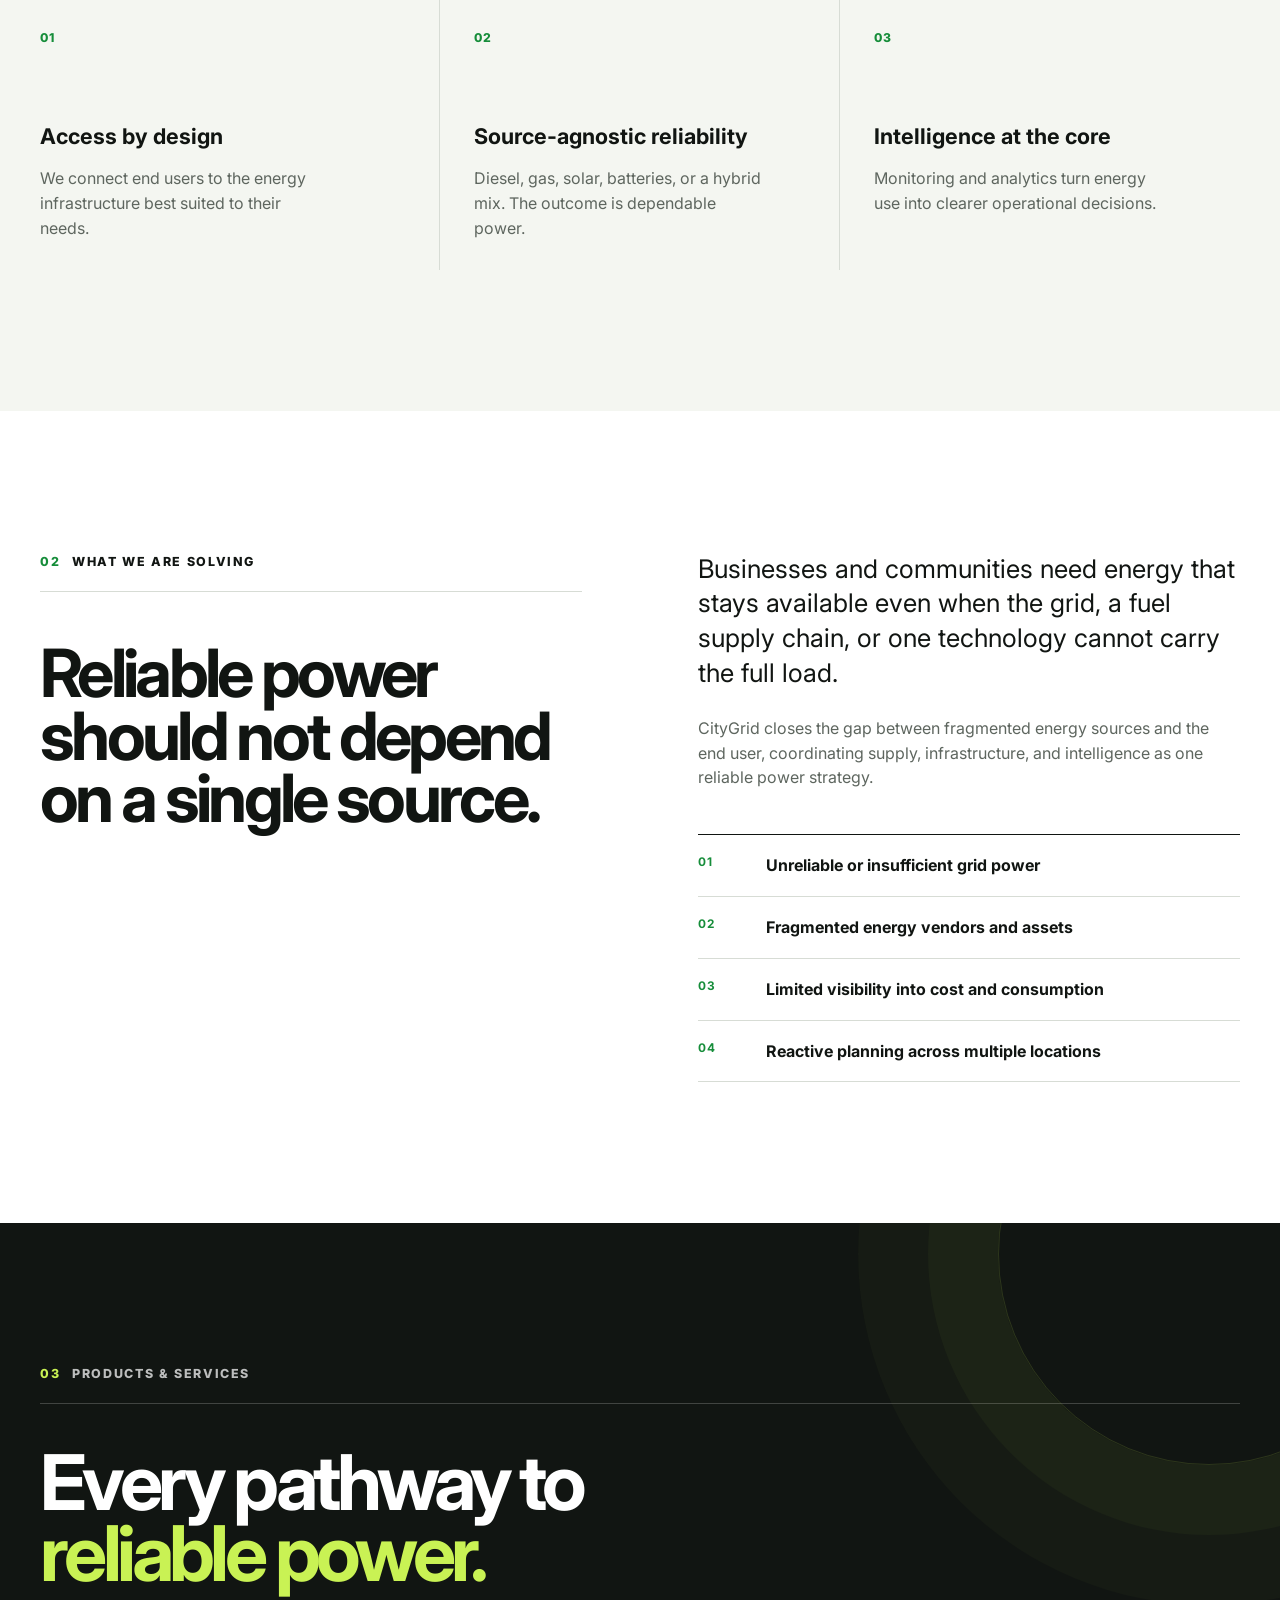
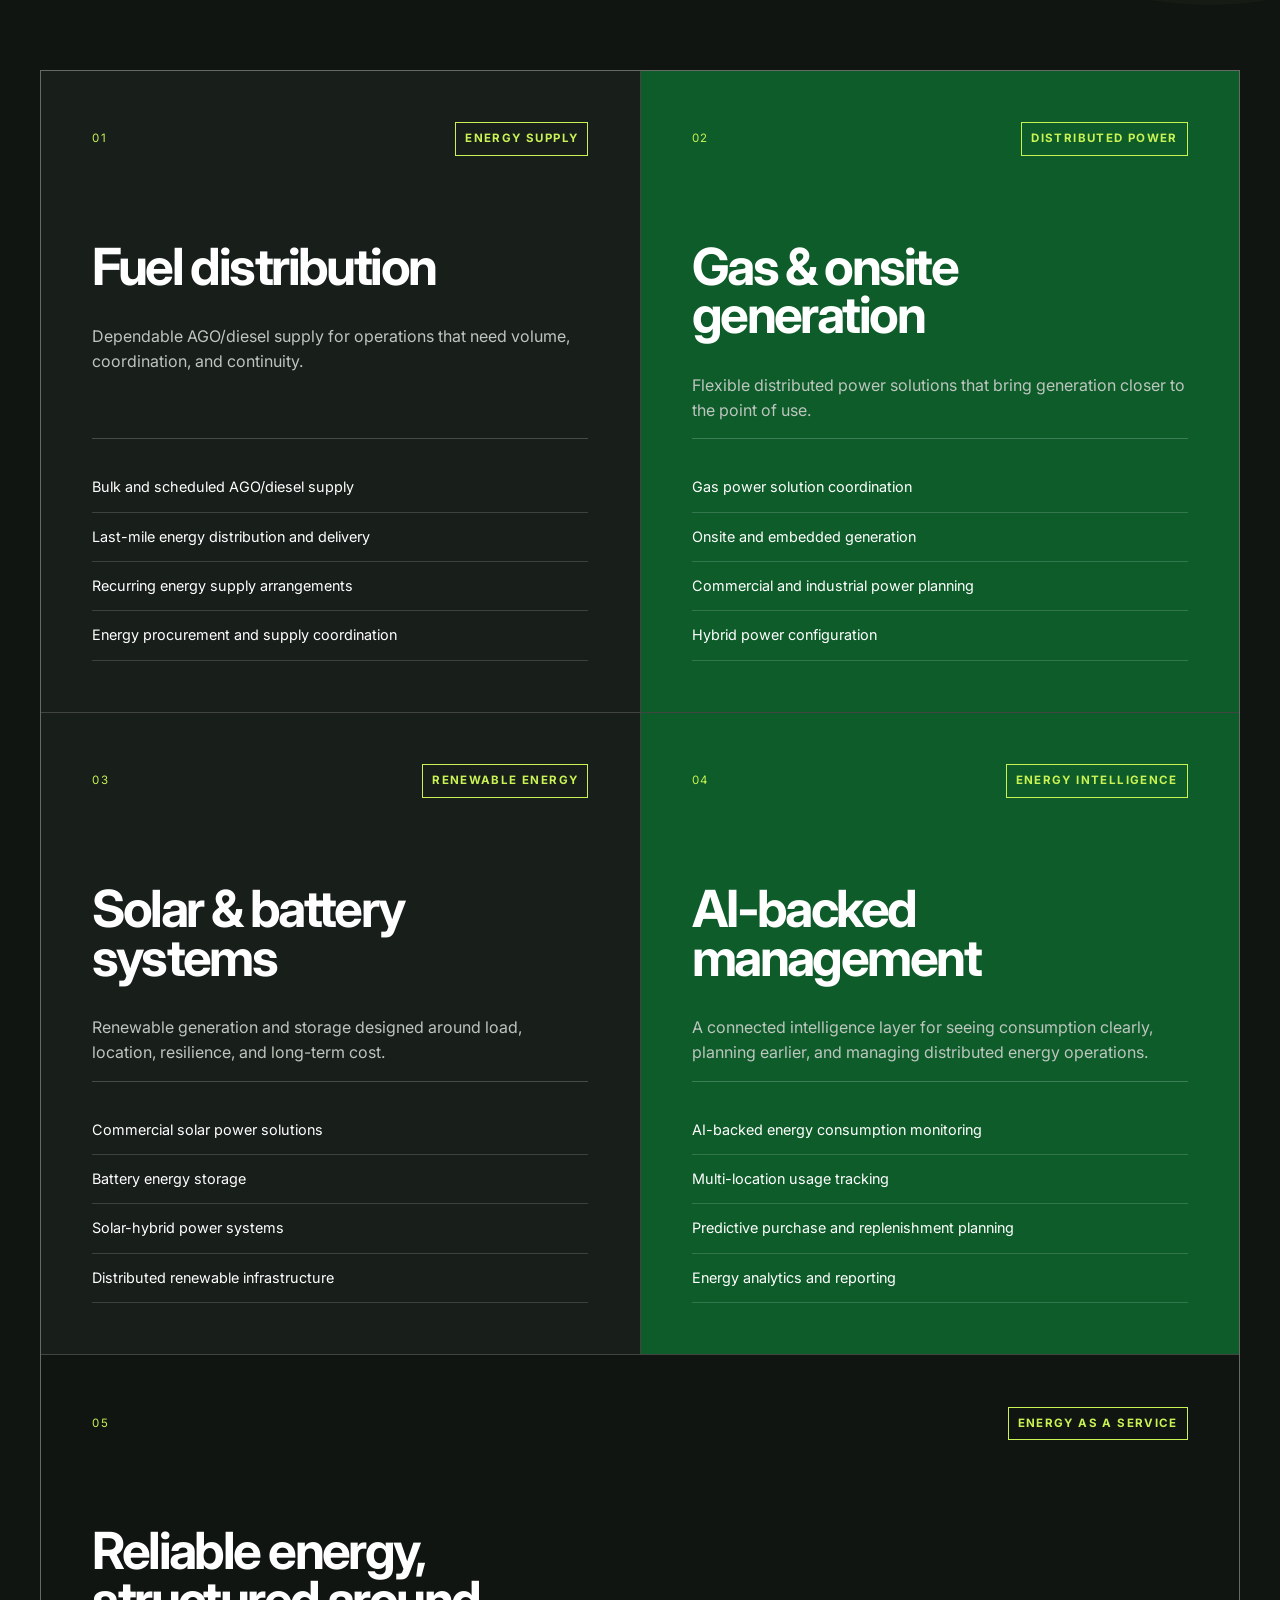
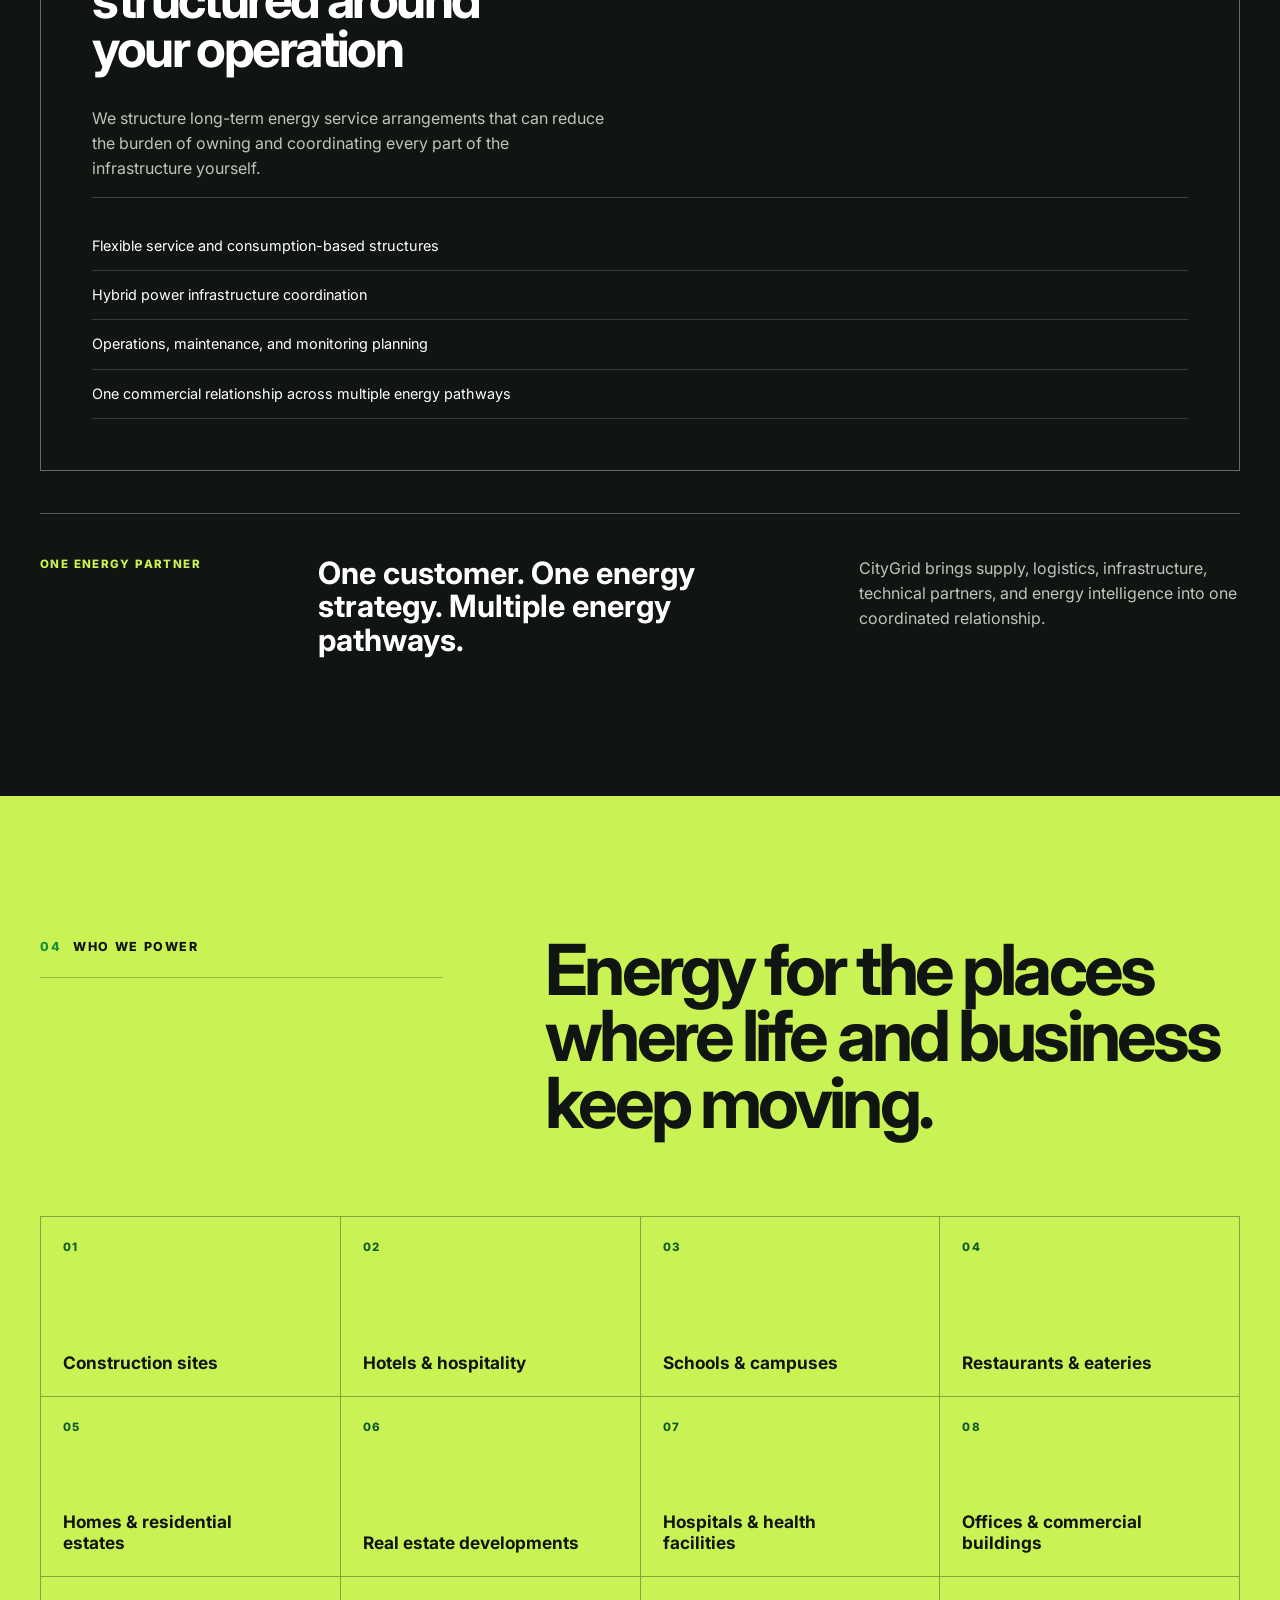
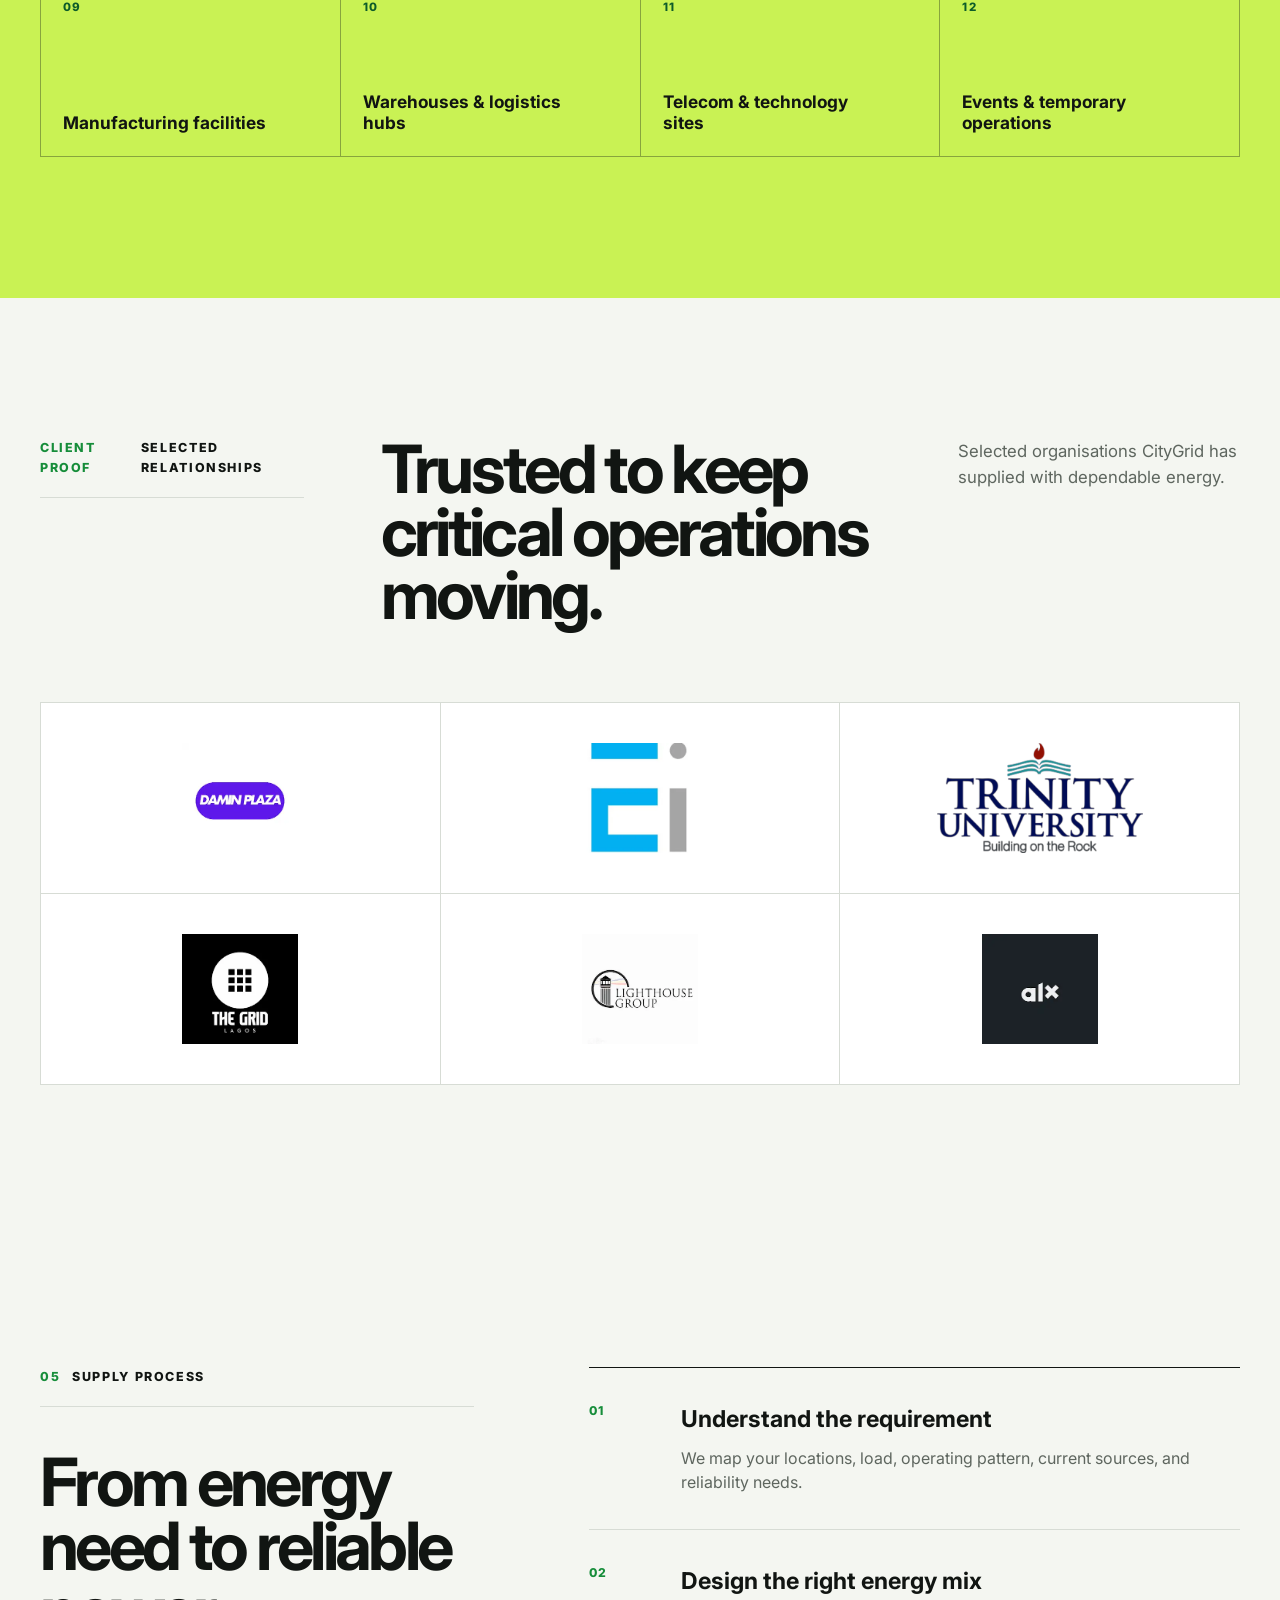
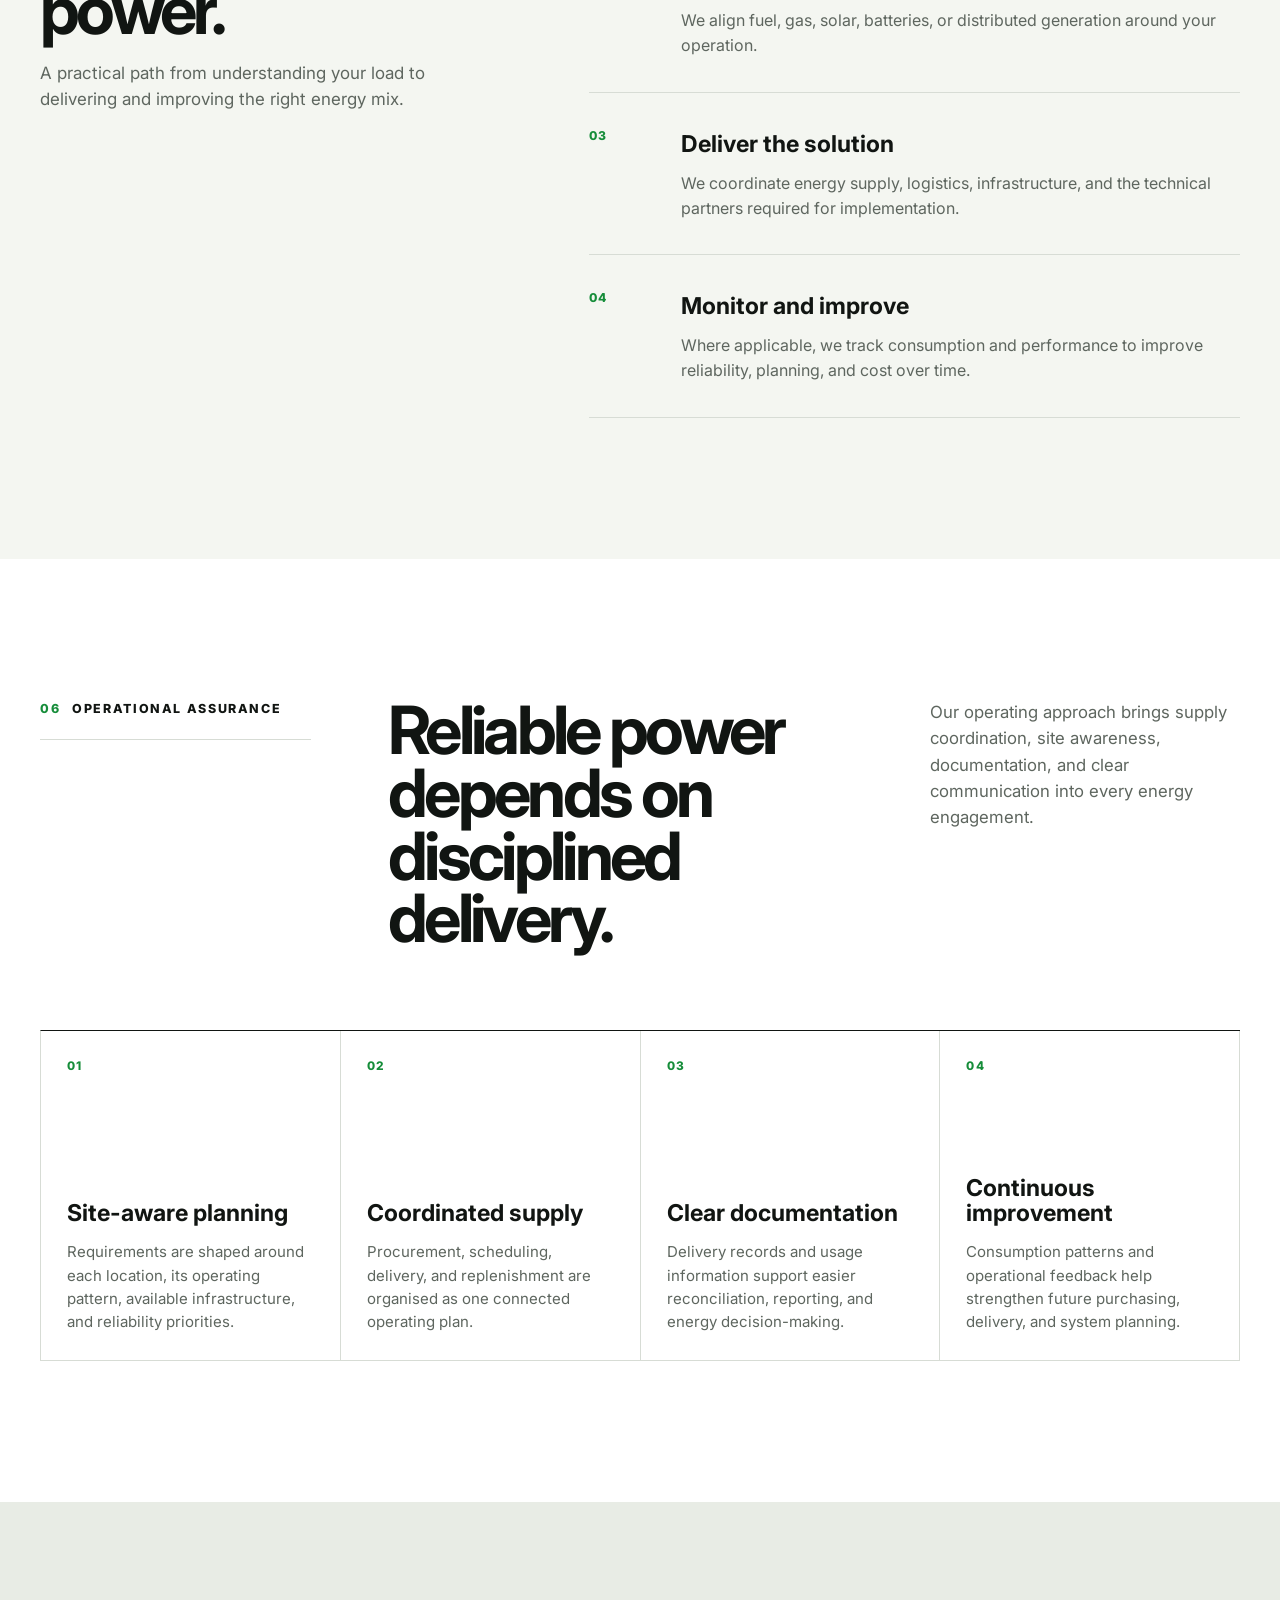
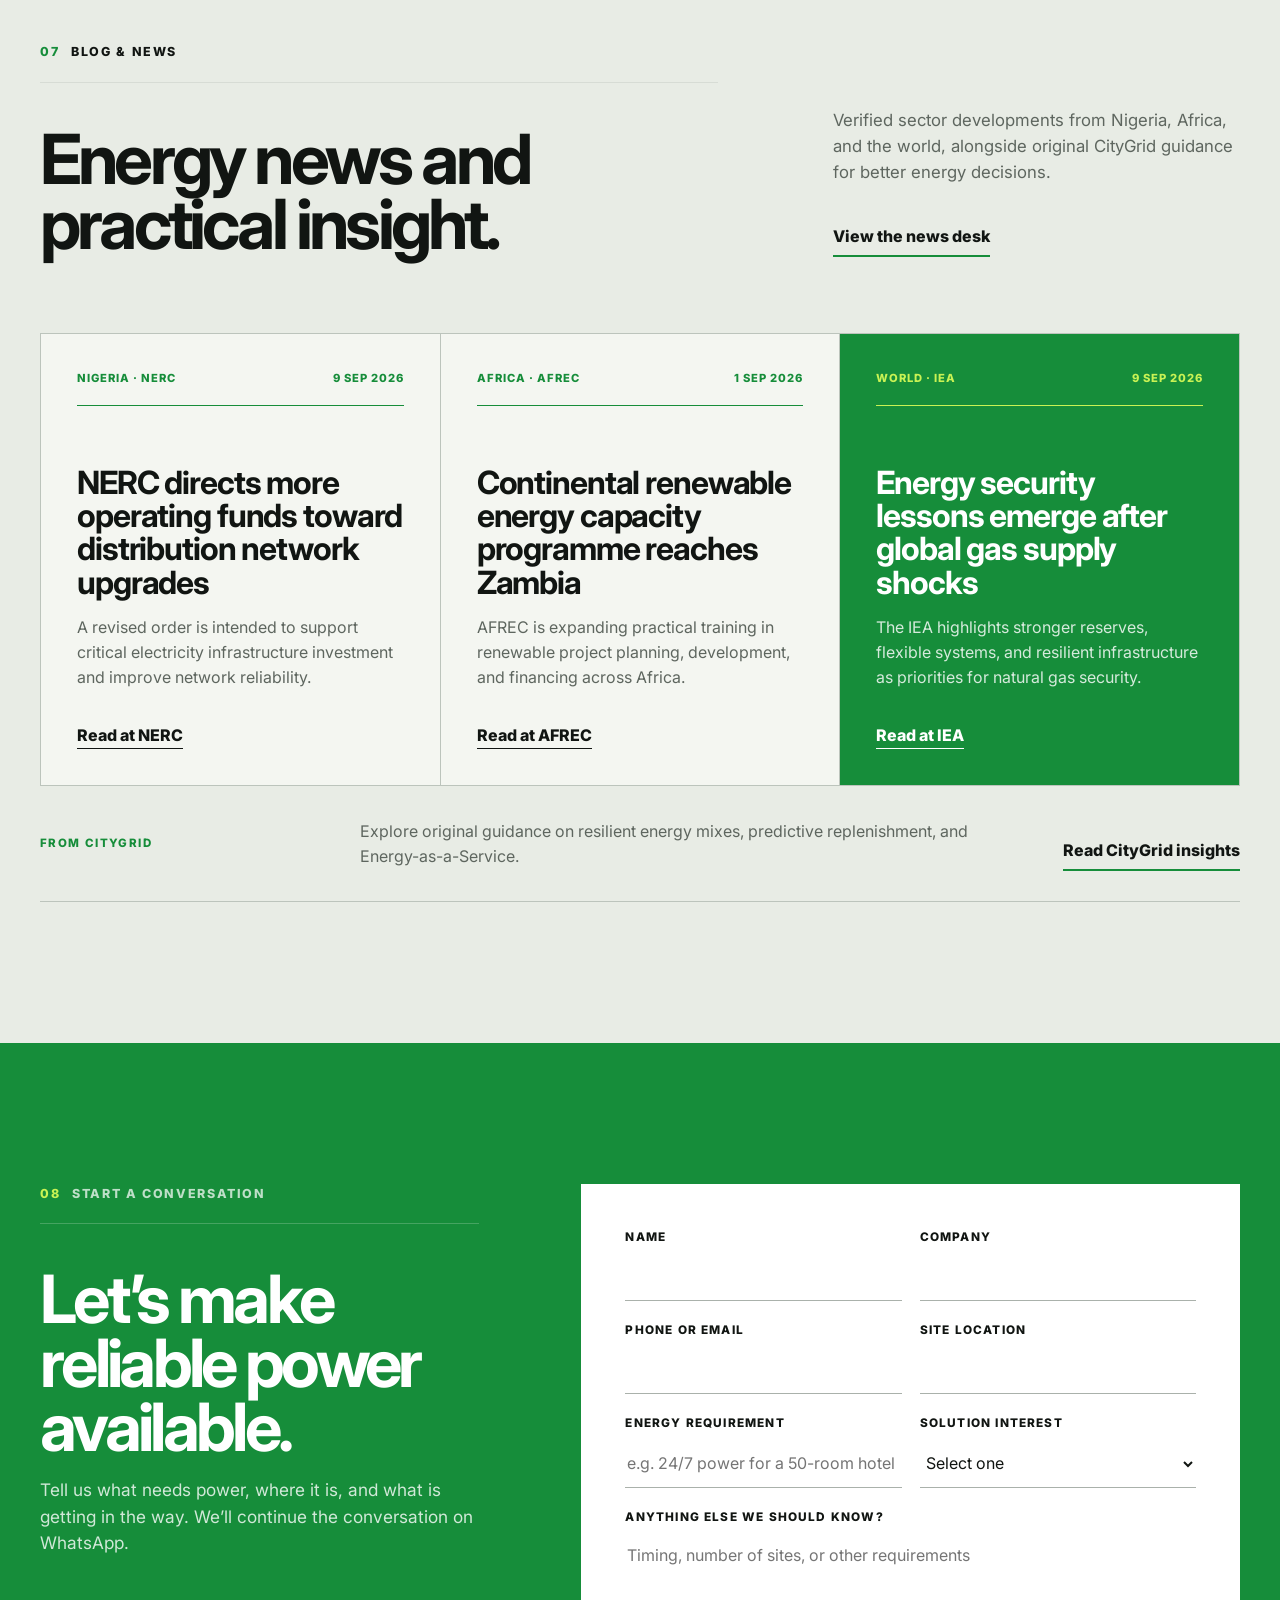
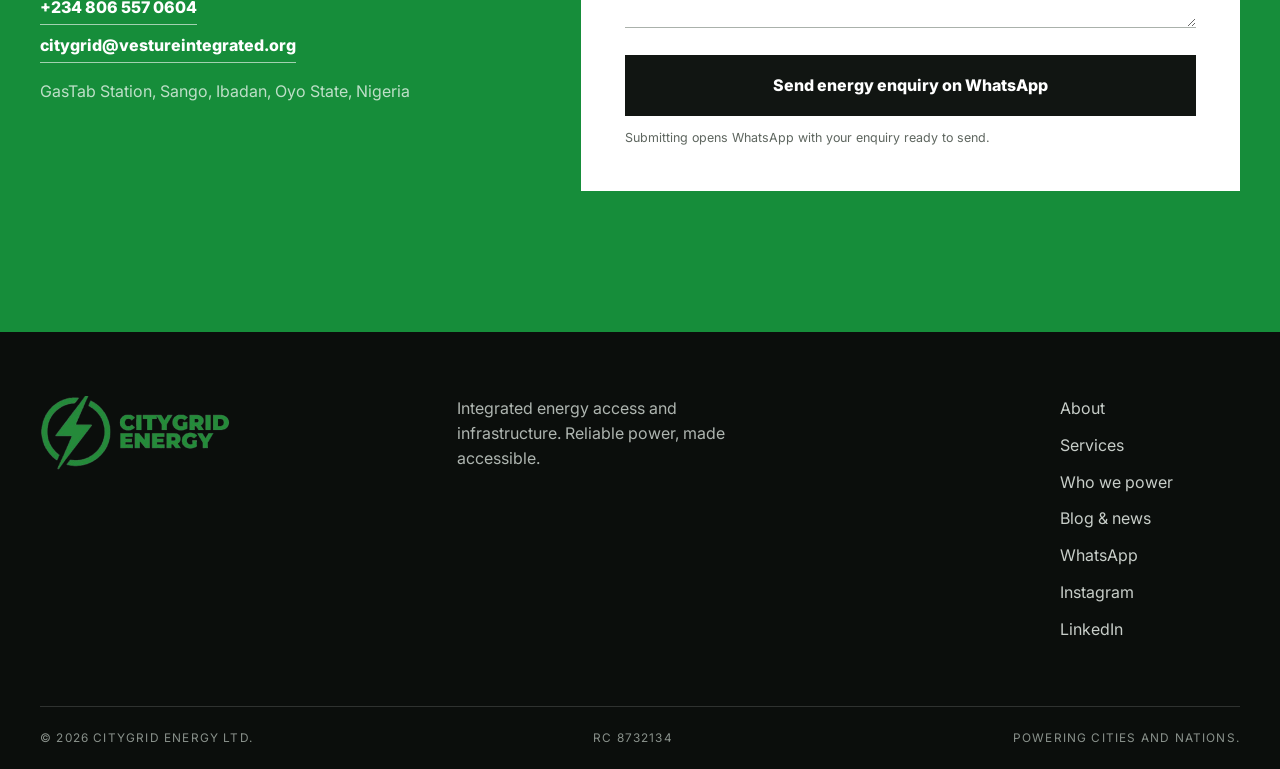
==== commit 90ea4757: "Add client logo showcase" ====
--- a/index.html
+++ b/index.html
@@ -1,412 +1,430 @@
-<!doctype html>
-<html lang="en">
-<head>
-  <meta charset="utf-8">
-  <meta name="viewport" content="width=device-width, initial-scale=1">
-  <meta name="theme-color" content="#168d3a">
-  <meta name="description" content="CityGrid Energy connects Nigerian businesses and communities to reliable power through fuel distribution, gas, distributed power, solar, battery storage and intelligent energy management.">
-  <meta name="keywords" content="B2B energy company Nigeria, reliable power solutions Nigeria, energy access company, distributed power Nigeria, commercial solar Nigeria, battery energy storage Nigeria, gas power solutions, AGO diesel supply Nigeria, energy infrastructure company Nigeria, hybrid power solutions, energy management platform">
-  <link rel="canonical" href="https://www.citygridenergy.org/">
-  <meta property="og:title" content="CityGrid Energy | Reliable power, made accessible">
-  <meta property="og:description" content="Integrated energy access for businesses and communities through fuel, gas, distributed power, renewables and intelligent energy management.">
-  <meta property="og:type" content="website">
-  <meta property="og:url" content="https://www.citygridenergy.org/">
-  <meta property="og:image" content="https://www.citygridenergy.org/assets/citygrid-hero.png">
-  <meta property="og:image:alt" content="CityGrid Energy integrated power network">
-  <meta name="twitter:card" content="summary_large_image">
-  <meta name="twitter:title" content="CityGrid Energy | Reliable power, made accessible">
-  <meta name="twitter:description" content="Integrated energy access and infrastructure for Nigerian businesses and communities.">
-  <meta name="twitter:image" content="https://www.citygridenergy.org/assets/citygrid-hero.png">
-  <title>Reliable B2B Power &amp; Energy Access in Nigeria | CityGrid Energy</title>
-  <link rel="icon" type="image/svg+xml" href="data:image/svg+xml,%3Csvg xmlns='http://www.w3.org/2000/svg' viewBox='0 0 64 64'%3E%3Crect width='64' height='64' rx='14' fill='%23168d3a'/%3E%3Cpath d='M36 7 16 35h14l-4 22 22-32H34z' fill='white'/%3E%3C/svg%3E">
-  <link rel="preload" href="assets/citygrid-hero.png" as="image">
-  <link rel="preconnect" href="https://fonts.googleapis.com">
-  <link rel="preconnect" href="https://fonts.gstatic.com" crossorigin>
-  <link href="https://fonts.googleapis.com/css2?family=Inter:wght@400;500;600;700;800;900&amp;display=swap" rel="stylesheet">
-  <link rel="stylesheet" href="styles.css">
-  <script type="application/ld+json">
-    {
-      "@context": "https://schema.org",
-      "@type": "Organization",
-      "name": "CityGrid Energy Ltd",
-      "url": "https://www.citygridenergy.org/",
-      "logo": "https://www.citygridenergy.org/assets/citygrid-logo-transparent.png",
-      "description": "An integrated energy access and infrastructure company connecting businesses and communities to reliable energy through fuel distribution, gas, distributed power, renewable energy and intelligent energy management.",
-      "email": "citygrid@vestureintegrated.org",
-      "telephone": "+2348065570604",
-      "sameAs": [
-        "https://www.instagram.com/citygridenergy/",
-        "https://www.linkedin.com/company/citygrid-energy/"
-      ]
-    }
-  </script>
-</head>
-<body>
-  <a class="skip-link" href="#main">Skip to content</a>
-
-  <header class="site-header" id="top">
-    <div class="header-inner shell">
-      <a class="brand" href="#top" aria-label="CityGrid Energy home">
-        <span class="logo-clip" aria-hidden="true"><img src="assets/citygrid-logo-transparent.png" alt=""></span>
-      </a>
-      <button class="menu-toggle" type="button" aria-expanded="false" aria-controls="site-nav">
-        <span></span><span></span><span></span><span class="sr-only">Open menu</span>
-      </button>
-      <nav class="site-nav" id="site-nav" aria-label="Primary navigation">
-        <a href="#about">About</a>
-        <a href="#services">Services</a>
-        <a href="#sectors">Who we power</a>
-        <a href="#insights">Insights</a>
-        <a class="nav-cta" href="#contact">Request supply</a>
-      </nav>
-    </div>
-  </header>
-
-  <main id="main">
-    <section class="hero" aria-labelledby="hero-title">
-      <div class="hero-copy">
-        <div class="eyebrow">Integrated energy access</div>
-        <h1 id="hero-title">We make reliable power <em>accessible.</em></h1>
-        <p>CityGrid Energy is the bridge between energy infrastructure and the businesses, communities, and critical operations that depend on it.</p>
-        <div class="hero-actions">
-          <a class="button button-dark" href="#contact">Build your energy plan</a>
-          <a class="text-link" href="#services">Explore our solutions</a>
-        </div>
-        <div class="hero-meta" aria-label="Company information">
-          <div><span>Built for</span><strong>Business-critical operations</strong></div>
-          <div><span>Energy pathways</span><strong>Fuel · Gas · Solar · Batteries</strong></div>
-        </div>
-      </div>
-      <div class="hero-media">
-        <img src="assets/citygrid-hero.png" alt="Integrated power network connecting solar, battery storage, generation and businesses at dusk">
-        <div class="hero-stamp" aria-hidden="true">
-          <span>Reliable</span>
-          <strong>POWER</strong>
-          <span>made accessible</span>
-        </div>
-        <div class="image-caption"><span>01</span> The bridge to reliable power</div>
-      </div>
-    </section>
-
-    <div class="ticker" aria-label="CityGrid Energy commitments">
-      <div class="ticker-track">
-        <div class="ticker-group">
-          <span>Energy access</span><i></i><span>Distributed power</span><i></i><span>Hybrid energy solutions</span><i></i><span>Energy intelligence</span><i></i>
-        </div>
-        <div class="ticker-group" aria-hidden="true">
-          <span>Energy access</span><i></i><span>Distributed power</span><i></i><span>Hybrid energy solutions</span><i></i><span>Energy intelligence</span><i></i>
-        </div>
-      </div>
-    </div>
-
-    <section class="about section shell" id="about">
-      <div class="section-kicker reveal"><span>01</span> About CityGrid</div>
-      <div class="about-grid">
-        <h2 class="reveal">The bridge between energy and the people who need it.</h2>
-        <div class="about-copy reveal">
-          <p class="lead">CityGrid Energy is an integrated energy access and infrastructure company connecting businesses and communities to reliable energy.</p>
-          <p>We work across fuel distribution, gas, distributed power, renewable energy, battery storage, and intelligent energy management. We are source-agnostic by design: the outcome we sell is reliable power, shaped around what each customer and location actually needs.</p>
-          <a class="arrow-link" href="#services">Explore our energy pathways</a>
-        </div>
-      </div>
-      <div class="principles" aria-label="Our principles">
-        <article class="principle reveal">
-          <span class="principle-number">01</span>
-          <h3>Access by design</h3>
-          <p>We connect end users to the energy infrastructure best suited to their needs.</p>
-        </article>
-        <article class="principle reveal">
-          <span class="principle-number">02</span>
-          <h3>Source-agnostic reliability</h3>
-          <p>Diesel, gas, solar, batteries, or a hybrid mix. The outcome is dependable power.</p>
-        </article>
-        <article class="principle reveal">
-          <span class="principle-number">03</span>
-          <h3>Intelligence at the core</h3>
-          <p>Monitoring and analytics turn energy use into clearer operational decisions.</p>
-        </article>
-      </div>
-    </section>
-
-    <section class="problem section" aria-labelledby="problem-title">
-      <div class="shell problem-grid">
-        <div class="problem-heading reveal">
-          <div class="section-kicker"><span>02</span> What we are solving</div>
-          <h2 id="problem-title">Reliable power should not depend on a single source.</h2>
-        </div>
-        <div class="problem-copy reveal">
-          <p class="lead">Businesses and communities need energy that stays available even when the grid, a fuel supply chain, or one technology cannot carry the full load.</p>
-          <p>CityGrid closes the gap between fragmented energy sources and the end user, coordinating supply, infrastructure, and intelligence as one reliable power strategy.</p>
-          <ul class="challenge-list">
-            <li><span>01</span> Unreliable or insufficient grid power</li>
-            <li><span>02</span> Fragmented energy vendors and assets</li>
-            <li><span>03</span> Limited visibility into cost and consumption</li>
-            <li><span>04</span> Reactive planning across multiple locations</li>
-          </ul>
-        </div>
-      </div>
-    </section>
-
-    <section class="services section" id="services">
-      <div class="shell">
-        <div class="section-heading reveal">
-          <div class="section-kicker light"><span>03</span> Products &amp; services</div>
-          <h2>Every pathway to<br><em>reliable power.</em></h2>
-        </div>
-        <div class="services-grid">
-          <article class="service-card reveal">
-            <div class="service-card-top"><span>01</span><b>Energy supply</b></div>
-            <h3>Fuel distribution</h3>
-            <p>Dependable AGO/diesel supply for operations that need volume, coordination, and continuity.</p>
-            <ul>
-              <li>Bulk and scheduled AGO/diesel supply</li>
-              <li>Last-mile energy distribution and delivery</li>
-              <li>Recurring energy supply arrangements</li>
-              <li>Energy procurement and supply coordination</li>
-            </ul>
-          </article>
-          <article class="service-card service-card-green reveal">
-            <div class="service-card-top"><span>02</span><b>Distributed power</b></div>
-            <h3>Gas &amp; onsite generation</h3>
-            <p>Flexible distributed power solutions that bring generation closer to the point of use.</p>
-            <ul>
-              <li>Gas power solution coordination</li>
-              <li>Onsite and embedded generation</li>
-              <li>Commercial and industrial power planning</li>
-              <li>Hybrid power configuration</li>
-            </ul>
-          </article>
-          <article class="service-card reveal">
-            <div class="service-card-top"><span>03</span><b>Renewable energy</b></div>
-            <h3>Solar &amp; battery systems</h3>
-            <p>Renewable generation and storage designed around load, location, resilience, and long-term cost.</p>
-            <ul>
-              <li>Commercial solar power solutions</li>
-              <li>Battery energy storage</li>
-              <li>Solar-hybrid power systems</li>
-              <li>Distributed renewable infrastructure</li>
-            </ul>
-          </article>
-          <article class="service-card service-card-green reveal">
-            <div class="service-card-top"><span>04</span><b>Energy intelligence</b></div>
-            <h3>AI-backed management</h3>
-            <p>A connected intelligence layer for seeing consumption clearly, planning earlier, and managing distributed energy operations.</p>
-            <ul>
-              <li>AI-backed energy consumption monitoring</li>
-              <li>Multi-location usage tracking</li>
-              <li>Predictive purchase and replenishment planning</li>
-              <li>Energy analytics and reporting</li>
-            </ul>
-          </article>
-          <article class="service-card service-card-wide reveal">
-            <div class="service-card-top"><span>05</span><b>Energy as a service</b></div>
-            <h3>Reliable energy, structured around your operation</h3>
-            <p>We structure long-term energy service arrangements that can reduce the burden of owning and coordinating every part of the infrastructure yourself.</p>
-            <ul>
-              <li>Flexible service and consumption-based structures</li>
-              <li>Hybrid power infrastructure coordination</li>
-              <li>Operations, maintenance, and monitoring planning</li>
-              <li>One commercial relationship across multiple energy pathways</li>
-            </ul>
-          </article>
-        </div>
-        <div class="one-partner reveal">
-          <span>One energy partner</span>
-          <strong>One customer. One energy strategy. Multiple energy pathways.</strong>
-          <p>CityGrid brings supply, logistics, infrastructure, technical partners, and energy intelligence into one coordinated relationship.</p>
-        </div>
-      </div>
-    </section>
-
-    <section class="sectors section" id="sectors">
-      <div class="shell">
-        <div class="sectors-heading reveal">
-          <div class="section-kicker"><span>04</span> Who we power</div>
-          <h2>Energy for the places where life and business keep moving.</h2>
-        </div>
-        <div class="sector-grid" aria-label="Customers we serve">
-          <div class="sector reveal"><span>01</span><strong>Construction sites</strong></div>
-          <div class="sector reveal"><span>02</span><strong>Hotels &amp; hospitality</strong></div>
-          <div class="sector reveal"><span>03</span><strong>Schools &amp; campuses</strong></div>
-          <div class="sector reveal"><span>04</span><strong>Restaurants &amp; eateries</strong></div>
-          <div class="sector reveal"><span>05</span><strong>Homes &amp; residential estates</strong></div>
-          <div class="sector reveal"><span>06</span><strong>Real estate developments</strong></div>
-          <div class="sector reveal"><span>07</span><strong>Hospitals &amp; health facilities</strong></div>
-          <div class="sector reveal"><span>08</span><strong>Offices &amp; commercial buildings</strong></div>
-          <div class="sector reveal"><span>09</span><strong>Manufacturing facilities</strong></div>
-          <div class="sector reveal"><span>10</span><strong>Warehouses &amp; logistics hubs</strong></div>
-          <div class="sector reveal"><span>11</span><strong>Telecom &amp; technology sites</strong></div>
-          <div class="sector reveal"><span>12</span><strong>Events &amp; temporary operations</strong></div>
-        </div>
-      </div>
-    </section>
-
-    <section class="process section shell" id="process">
-      <div class="process-intro">
-        <div class="section-kicker reveal"><span>05</span> Supply process</div>
-          <h2 class="reveal">From energy need to reliable power.</h2>
-        <p class="reveal">A practical path from understanding your load to delivering and improving the right energy mix.</p>
-      </div>
-      <ol class="steps">
-        <li class="reveal">
-          <span>01</span>
-          <div><h3>Understand the requirement</h3><p>We map your locations, load, operating pattern, current sources, and reliability needs.</p></div>
-        </li>
-        <li class="reveal">
-          <span>02</span>
-          <div><h3>Design the right energy mix</h3><p>We align fuel, gas, solar, batteries, or distributed generation around your operation.</p></div>
-        </li>
-        <li class="reveal">
-          <span>03</span>
-          <div><h3>Deliver the solution</h3><p>We coordinate energy supply, logistics, infrastructure, and the technical partners required for implementation.</p></div>
-        </li>
-        <li class="reveal">
-          <span>04</span>
-          <div><h3>Monitor and improve</h3><p>Where applicable, we track consumption and performance to improve reliability, planning, and cost over time.</p></div>
-        </li>
-      </ol>
-    </section>
-
-    <section class="assurance section" id="assurance">
-      <div class="shell">
-        <div class="assurance-heading">
-          <div class="section-kicker reveal"><span>06</span> Operational assurance</div>
-          <h2 class="reveal">Reliable power depends on disciplined delivery.</h2>
-          <p class="reveal">Our operating approach brings supply coordination, site awareness, documentation, and clear communication into every energy engagement.</p>
-        </div>
-        <div class="assurance-grid" aria-label="How CityGrid approaches delivery">
-          <article class="assurance-card reveal">
-            <span>01</span>
-            <h3>Site-aware planning</h3>
-            <p>Requirements are shaped around each location, its operating pattern, available infrastructure, and reliability priorities.</p>
-          </article>
-          <article class="assurance-card reveal">
-            <span>02</span>
-            <h3>Coordinated supply</h3>
-            <p>Procurement, scheduling, delivery, and replenishment are organised as one connected operating plan.</p>
-          </article>
-          <article class="assurance-card reveal">
-            <span>03</span>
-            <h3>Clear documentation</h3>
-            <p>Delivery records and usage information support easier reconciliation, reporting, and energy decision-making.</p>
-          </article>
-          <article class="assurance-card reveal">
-            <span>04</span>
-            <h3>Continuous improvement</h3>
-            <p>Consumption patterns and operational feedback help strengthen future purchasing, delivery, and system planning.</p>
-          </article>
-        </div>
-      </div>
-    </section>
-
-    <section class="insights-preview section" id="insights">
-      <div class="shell">
-        <div class="insights-heading">
-          <div>
-            <div class="section-kicker reveal"><span>07</span> Blog &amp; news</div>
-            <h2 class="reveal">Energy news and practical insight.</h2>
-          </div>
-          <div class="insights-intro reveal">
-            <p>Verified sector developments from Nigeria, Africa, and the world, alongside original CityGrid guidance for better energy decisions.</p>
-            <a class="arrow-link" href="insights.html">View the news desk</a>
-          </div>
-        </div>
-        <div class="insights-grid" id="homepage-news-feed" aria-live="polite">
-          <article class="insight-card reveal">
-            <div class="insight-meta"><span>Nigeria · NERC</span><time datetime="2026-09-09">9 Sep 2026</time></div>
-            <h3>NERC directs more operating funds toward distribution network upgrades</h3>
-            <p>A revised order is intended to support critical electricity infrastructure investment and improve network reliability.</p>
-            <a href="https://nerc.gov.ng/media/revised-order-on-utilisation-of-earned-non-admin-operating-expenditure-by-distribution-companies/" target="_blank" rel="noopener noreferrer">Read at NERC</a>
-          </article>
-          <article class="insight-card reveal">
-            <div class="insight-meta"><span>Africa · AFREC</span><time datetime="2026-09-01">1 Sep 2026</time></div>
-            <h3>Continental renewable energy capacity programme reaches Zambia</h3>
-            <p>AFREC is expanding practical training in renewable project planning, development, and financing across Africa.</p>
-            <a href="https://au-afrec.org/afrec-takes-continental-renewable-energy-capacity-programme-zambia" target="_blank" rel="noopener noreferrer">Read at AFREC</a>
-          </article>
-          <article class="insight-card insight-card-featured reveal">
-            <div class="insight-meta"><span>World · IEA</span><time datetime="2026-09-09">9 Sep 2026</time></div>
-            <h3>Energy security lessons emerge after global gas supply shocks</h3>
-            <p>The IEA highlights stronger reserves, flexible systems, and resilient infrastructure as priorities for natural gas security.</p>
-            <a href="https://www.iea.org/news/governments-have-opportunities-to-strengthen-natural-gas-security-after-series-of-supply-shocks" target="_blank" rel="noopener noreferrer">Read at IEA</a>
-          </article>
-        </div>
-        <div class="insights-analysis-link reveal">
-          <span>From CityGrid</span>
-          <p>Explore original guidance on resilient energy mixes, predictive replenishment, and Energy-as-a-Service.</p>
-          <a class="arrow-link" href="insights.html#analysis">Read CityGrid insights</a>
-        </div>
-      </div>
-    </section>
-
-    <section class="contact" id="contact">
-      <div class="contact-grid shell">
-        <div class="contact-copy reveal">
-          <div class="section-kicker light"><span>08</span> Start a conversation</div>
-          <h2>Let’s make reliable power available.</h2>
-          <p>Tell us what needs power, where it is, and what is getting in the way. We’ll continue the conversation on WhatsApp.</p>
-          <div class="direct-contact">
-            <a href="https://wa.me/2348065570604" target="_blank" rel="noopener noreferrer">+234 806 557 0604</a>
-            <a href="mailto:citygrid@vestureintegrated.org">citygrid@vestureintegrated.org</a>
-            <span>GasTab Station, Sango, Ibadan, Oyo State, Nigeria</span>
-          </div>
-        </div>
-        <form class="supply-form reveal" id="supply-form">
-          <div class="field-grid">
-            <label><span>Name</span><input type="text" name="name" autocomplete="name" required></label>
-            <label><span>Company</span><input type="text" name="company" autocomplete="organization" required></label>
-          </div>
-          <div class="field-grid">
-            <label><span>Phone or email</span><input type="text" name="contact" autocomplete="tel" required></label>
-            <label><span>Site location</span><input type="text" name="location" autocomplete="street-address" required></label>
-          </div>
-          <div class="field-grid">
-            <label><span>Energy requirement</span><input type="text" name="volume" placeholder="e.g. 24/7 power for a 50-room hotel" required></label>
-              <label><span>Solution interest</span>
-                <select name="supplyType" required>
-                  <option value="">Select one</option>
-                  <option>AGO / Diesel supply</option>
-                  <option>Gas supply and gas-to-power</option>
-                  <option>Solar power system</option>
-                  <option>Battery energy storage</option>
-                  <option>Hybrid power solution</option>
-                  <option>Energy-as-a-Service</option>
-                  <option>Energy monitoring and management</option>
-                  <option>Not sure, advise me</option>
-                </select>
-              </label>
-          </div>
-          <label><span>Anything else we should know?</span><textarea name="message" rows="3" placeholder="Timing, number of sites, or other requirements"></textarea></label>
-          <button class="form-submit" type="submit"><span>Send energy enquiry on WhatsApp</span></button>
-          <p class="form-note">Submitting opens WhatsApp with your enquiry ready to send.</p>
-        </form>
-      </div>
-    </section>
-  </main>
-
-  <footer class="site-footer">
-    <div class="footer-main shell">
-      <a class="brand footer-brand" href="#top" aria-label="Back to top">
-        <span class="logo-clip" aria-hidden="true"><img src="assets/citygrid-logo-transparent.png" alt=""></span>
-      </a>
-      <p>Integrated energy access and infrastructure. Reliable power, made accessible.</p>
-      <div class="footer-links">
-        <a href="#about">About</a>
-        <a href="#services">Services</a>
-        <a href="#sectors">Who we power</a>
-        <a href="#insights">Blog &amp; news</a>
-        <a href="https://wa.me/2348065570604" target="_blank" rel="noopener noreferrer">WhatsApp</a>
-        <a href="https://www.instagram.com/citygridenergy/" target="_blank" rel="noopener noreferrer">Instagram</a>
-        <a href="https://www.linkedin.com/company/citygrid-energy/" target="_blank" rel="noopener noreferrer">LinkedIn</a>
-      </div>
-    </div>
-    <div class="footer-bottom shell">
-      <span>© <span id="year"></span> CityGrid Energy Ltd.</span>
-      <span>RC 8732134</span>
-      <span>Powering cities and nations.</span>
-    </div>
-  </footer>
-
-  <script src="script.js"></script>
-</body>
-</html>
+<!doctype html>
+<html lang="en">
+<head>
+  <meta charset="utf-8">
+  <meta name="viewport" content="width=device-width, initial-scale=1">
+  <meta name="theme-color" content="#168d3a">
+  <meta name="description" content="CityGrid Energy connects Nigerian businesses and communities to reliable power through fuel distribution, gas, distributed power, solar, battery storage and intelligent energy management.">
+  <meta name="keywords" content="B2B energy company Nigeria, reliable power solutions Nigeria, energy access company, distributed power Nigeria, commercial solar Nigeria, battery energy storage Nigeria, gas power solutions, AGO diesel supply Nigeria, energy infrastructure company Nigeria, hybrid power solutions, energy management platform">
+  <link rel="canonical" href="https://www.citygridenergy.org/">
+  <meta property="og:title" content="CityGrid Energy | Reliable power, made accessible">
+  <meta property="og:description" content="Integrated energy access for businesses and communities through fuel, gas, distributed power, renewables and intelligent energy management.">
+  <meta property="og:type" content="website">
+  <meta property="og:url" content="https://www.citygridenergy.org/">
+  <meta property="og:image" content="https://www.citygridenergy.org/assets/citygrid-hero.png">
+  <meta property="og:image:alt" content="CityGrid Energy integrated power network">
+  <meta name="twitter:card" content="summary_large_image">
+  <meta name="twitter:title" content="CityGrid Energy | Reliable power, made accessible">
+  <meta name="twitter:description" content="Integrated energy access and infrastructure for Nigerian businesses and communities.">
+  <meta name="twitter:image" content="https://www.citygridenergy.org/assets/citygrid-hero.png">
+  <title>Reliable B2B Power &amp; Energy Access in Nigeria | CityGrid Energy</title>
+  <link rel="icon" type="image/svg+xml" href="data:image/svg+xml,%3Csvg xmlns='http://www.w3.org/2000/svg' viewBox='0 0 64 64'%3E%3Crect width='64' height='64' rx='14' fill='%23168d3a'/%3E%3Cpath d='M36 7 16 35h14l-4 22 22-32H34z' fill='white'/%3E%3C/svg%3E">
+  <link rel="preload" href="assets/citygrid-hero.png" as="image">
+  <link rel="preconnect" href="https://fonts.googleapis.com">
+  <link rel="preconnect" href="https://fonts.gstatic.com" crossorigin>
+  <link href="https://fonts.googleapis.com/css2?family=Inter:wght@400;500;600;700;800;900&amp;display=swap" rel="stylesheet">
+  <link rel="stylesheet" href="styles.css">
+  <script type="application/ld+json">
+    {
+      "@context": "https://schema.org",
+      "@type": "Organization",
+      "name": "CityGrid Energy Ltd",
+      "url": "https://www.citygridenergy.org/",
+      "logo": "https://www.citygridenergy.org/assets/citygrid-logo-transparent.png",
+      "description": "An integrated energy access and infrastructure company connecting businesses and communities to reliable energy through fuel distribution, gas, distributed power, renewable energy and intelligent energy management.",
+      "email": "citygrid@vestureintegrated.org",
+      "telephone": "+2348065570604",
+      "sameAs": [
+        "https://www.instagram.com/citygridenergy/",
+        "https://www.linkedin.com/company/citygrid-energy/"
+      ]
+    }
+  </script>
+</head>
+<body>
+  <a class="skip-link" href="#main">Skip to content</a>
+
+  <header class="site-header" id="top">
+    <div class="header-inner shell">
+      <a class="brand" href="#top" aria-label="CityGrid Energy home">
+        <span class="logo-clip" aria-hidden="true"><img src="assets/citygrid-logo-transparent.png" alt=""></span>
+      </a>
+      <button class="menu-toggle" type="button" aria-expanded="false" aria-controls="site-nav">
+        <span></span><span></span><span></span><span class="sr-only">Open menu</span>
+      </button>
+      <nav class="site-nav" id="site-nav" aria-label="Primary navigation">
+        <a href="#about">About</a>
+        <a href="#services">Services</a>
+        <a href="#sectors">Who we power</a>
+        <a href="#insights">Insights</a>
+        <a class="nav-cta" href="#contact">Request supply</a>
+      </nav>
+    </div>
+  </header>
+
+  <main id="main">
+    <section class="hero" aria-labelledby="hero-title">
+      <div class="hero-copy">
+        <div class="eyebrow">Integrated energy access</div>
+        <h1 id="hero-title">We make reliable power <em>accessible.</em></h1>
+        <p>CityGrid Energy is the bridge between energy infrastructure and the businesses, communities, and critical operations that depend on it.</p>
+        <div class="hero-actions">
+          <a class="button button-dark" href="#contact">Build your energy plan</a>
+          <a class="text-link" href="#services">Explore our solutions</a>
+        </div>
+        <div class="hero-meta" aria-label="Company information">
+          <div><span>Built for</span><strong>Business-critical operations</strong></div>
+          <div><span>Energy pathways</span><strong>Fuel · Gas · Solar · Batteries</strong></div>
+        </div>
+      </div>
+      <div class="hero-media">
+        <img src="assets/citygrid-hero.png" alt="Integrated power network connecting solar, battery storage, generation and businesses at dusk">
+        <div class="hero-stamp" aria-hidden="true">
+          <span>Reliable</span>
+          <strong>POWER</strong>
+          <span>made accessible</span>
+        </div>
+        <div class="image-caption"><span>01</span> The bridge to reliable power</div>
+      </div>
+    </section>
+
+    <div class="ticker" aria-label="CityGrid Energy commitments">
+      <div class="ticker-track">
+        <div class="ticker-group">
+          <span>Energy access</span><i></i><span>Distributed power</span><i></i><span>Hybrid energy solutions</span><i></i><span>Energy intelligence</span><i></i>
+        </div>
+        <div class="ticker-group" aria-hidden="true">
+          <span>Energy access</span><i></i><span>Distributed power</span><i></i><span>Hybrid energy solutions</span><i></i><span>Energy intelligence</span><i></i>
+        </div>
+      </div>
+    </div>
+
+    <section class="about section shell" id="about">
+      <div class="section-kicker reveal"><span>01</span> About CityGrid</div>
+      <div class="about-grid">
+        <h2 class="reveal">The bridge between energy and the people who need it.</h2>
+        <div class="about-copy reveal">
+          <p class="lead">CityGrid Energy is an integrated energy access and infrastructure company connecting businesses and communities to reliable energy.</p>
+          <p>We work across fuel distribution, gas, distributed power, renewable energy, battery storage, and intelligent energy management. We are source-agnostic by design: the outcome we sell is reliable power, shaped around what each customer and location actually needs.</p>
+          <a class="arrow-link" href="#services">Explore our energy pathways</a>
+        </div>
+      </div>
+      <div class="principles" aria-label="Our principles">
+        <article class="principle reveal">
+          <span class="principle-number">01</span>
+          <h3>Access by design</h3>
+          <p>We connect end users to the energy infrastructure best suited to their needs.</p>
+        </article>
+        <article class="principle reveal">
+          <span class="principle-number">02</span>
+          <h3>Source-agnostic reliability</h3>
+          <p>Diesel, gas, solar, batteries, or a hybrid mix. The outcome is dependable power.</p>
+        </article>
+        <article class="principle reveal">
+          <span class="principle-number">03</span>
+          <h3>Intelligence at the core</h3>
+          <p>Monitoring and analytics turn energy use into clearer operational decisions.</p>
+        </article>
+      </div>
+    </section>
+
+    <section class="problem section" aria-labelledby="problem-title">
+      <div class="shell problem-grid">
+        <div class="problem-heading reveal">
+          <div class="section-kicker"><span>02</span> What we are solving</div>
+          <h2 id="problem-title">Reliable power should not depend on a single source.</h2>
+        </div>
+        <div class="problem-copy reveal">
+          <p class="lead">Businesses and communities need energy that stays available even when the grid, a fuel supply chain, or one technology cannot carry the full load.</p>
+          <p>CityGrid closes the gap between fragmented energy sources and the end user, coordinating supply, infrastructure, and intelligence as one reliable power strategy.</p>
+          <ul class="challenge-list">
+            <li><span>01</span> Unreliable or insufficient grid power</li>
+            <li><span>02</span> Fragmented energy vendors and assets</li>
+            <li><span>03</span> Limited visibility into cost and consumption</li>
+            <li><span>04</span> Reactive planning across multiple locations</li>
+          </ul>
+        </div>
+      </div>
+    </section>
+
+    <section class="services section" id="services">
+      <div class="shell">
+        <div class="section-heading reveal">
+          <div class="section-kicker light"><span>03</span> Products &amp; services</div>
+          <h2>Every pathway to<br><em>reliable power.</em></h2>
+        </div>
+        <div class="services-grid">
+          <article class="service-card reveal">
+            <div class="service-card-top"><span>01</span><b>Energy supply</b></div>
+            <h3>Fuel distribution</h3>
+            <p>Dependable AGO/diesel supply for operations that need volume, coordination, and continuity.</p>
+            <ul>
+              <li>Bulk and scheduled AGO/diesel supply</li>
+              <li>Last-mile energy distribution and delivery</li>
+              <li>Recurring energy supply arrangements</li>
+              <li>Energy procurement and supply coordination</li>
+            </ul>
+          </article>
+          <article class="service-card service-card-green reveal">
+            <div class="service-card-top"><span>02</span><b>Distributed power</b></div>
+            <h3>Gas &amp; onsite generation</h3>
+            <p>Flexible distributed power solutions that bring generation closer to the point of use.</p>
+            <ul>
+              <li>Gas power solution coordination</li>
+              <li>Onsite and embedded generation</li>
+              <li>Commercial and industrial power planning</li>
+              <li>Hybrid power configuration</li>
+            </ul>
+          </article>
+          <article class="service-card reveal">
+            <div class="service-card-top"><span>03</span><b>Renewable energy</b></div>
+            <h3>Solar &amp; battery systems</h3>
+            <p>Renewable generation and storage designed around load, location, resilience, and long-term cost.</p>
+            <ul>
+              <li>Commercial solar power solutions</li>
+              <li>Battery energy storage</li>
+              <li>Solar-hybrid power systems</li>
+              <li>Distributed renewable infrastructure</li>
+            </ul>
+          </article>
+          <article class="service-card service-card-green reveal">
+            <div class="service-card-top"><span>04</span><b>Energy intelligence</b></div>
+            <h3>AI-backed management</h3>
+            <p>A connected intelligence layer for seeing consumption clearly, planning earlier, and managing distributed energy operations.</p>
+            <ul>
+              <li>AI-backed energy consumption monitoring</li>
+              <li>Multi-location usage tracking</li>
+              <li>Predictive purchase and replenishment planning</li>
+              <li>Energy analytics and reporting</li>
+            </ul>
+          </article>
+          <article class="service-card service-card-wide reveal">
+            <div class="service-card-top"><span>05</span><b>Energy as a service</b></div>
+            <h3>Reliable energy, structured around your operation</h3>
+            <p>We structure long-term energy service arrangements that can reduce the burden of owning and coordinating every part of the infrastructure yourself.</p>
+            <ul>
+              <li>Flexible service and consumption-based structures</li>
+              <li>Hybrid power infrastructure coordination</li>
+              <li>Operations, maintenance, and monitoring planning</li>
+              <li>One commercial relationship across multiple energy pathways</li>
+            </ul>
+          </article>
+        </div>
+        <div class="one-partner reveal">
+          <span>One energy partner</span>
+          <strong>One customer. One energy strategy. Multiple energy pathways.</strong>
+          <p>CityGrid brings supply, logistics, infrastructure, technical partners, and energy intelligence into one coordinated relationship.</p>
+        </div>
+      </div>
+    </section>
+
+    <section class="sectors section" id="sectors">
+      <div class="shell">
+        <div class="sectors-heading reveal">
+          <div class="section-kicker"><span>04</span> Who we power</div>
+          <h2>Energy for the places where life and business keep moving.</h2>
+        </div>
+        <div class="sector-grid" aria-label="Customers we serve">
+          <div class="sector reveal"><span>01</span><strong>Construction sites</strong></div>
+          <div class="sector reveal"><span>02</span><strong>Hotels &amp; hospitality</strong></div>
+          <div class="sector reveal"><span>03</span><strong>Schools &amp; campuses</strong></div>
+          <div class="sector reveal"><span>04</span><strong>Restaurants &amp; eateries</strong></div>
+          <div class="sector reveal"><span>05</span><strong>Homes &amp; residential estates</strong></div>
+          <div class="sector reveal"><span>06</span><strong>Real estate developments</strong></div>
+          <div class="sector reveal"><span>07</span><strong>Hospitals &amp; health facilities</strong></div>
+          <div class="sector reveal"><span>08</span><strong>Offices &amp; commercial buildings</strong></div>
+          <div class="sector reveal"><span>09</span><strong>Manufacturing facilities</strong></div>
+          <div class="sector reveal"><span>10</span><strong>Warehouses &amp; logistics hubs</strong></div>
+          <div class="sector reveal"><span>11</span><strong>Telecom &amp; technology sites</strong></div>
+          <div class="sector reveal"><span>12</span><strong>Events &amp; temporary operations</strong></div>
+        </div>
+      </div>
+    </section>
+
+    <section class="clients section" id="clients" aria-labelledby="clients-title">
+      <div class="shell">
+        <div class="clients-heading">
+          <div class="section-kicker reveal"><span>Client proof</span> Selected relationships</div>
+          <h2 class="reveal" id="clients-title">Trusted to keep critical operations moving.</h2>
+          <p class="reveal">Selected organisations CityGrid has supplied with dependable energy.</p>
+        </div>
+        <ul class="client-logo-grid" aria-label="Selected CityGrid clients">
+          <li class="client-logo-card reveal"><img src="assets/clients/dawn-plaza.webp" alt="Dawn Plaza" width="300" height="285" loading="lazy" decoding="async"></li>
+          <li class="client-logo-card reveal"><img src="assets/clients/client-ei.webp" alt="Client brand logo" width="300" height="285" loading="lazy" decoding="async"></li>
+          <li class="client-logo-card reveal"><img src="assets/clients/trinity-university.png" alt="Trinity University" width="1126" height="602" loading="lazy" decoding="async"></li>
+          <li class="client-logo-card reveal"><img src="assets/clients/the-grid-lagos.webp" alt="The Grid Lagos" width="300" height="285" loading="lazy" decoding="async"></li>
+          <li class="client-logo-card reveal"><img src="assets/clients/lighthouse-group.webp" alt="Lighthouse Group" width="300" height="285" loading="lazy" decoding="async"></li>
+          <li class="client-logo-card reveal"><img src="assets/clients/alx.webp" alt="ALX" width="300" height="285" loading="lazy" decoding="async"></li>
+        </ul>
+      </div>
+    </section>
+
+    <section class="process section shell" id="process">
+      <div class="process-intro">
+        <div class="section-kicker reveal"><span>05</span> Supply process</div>
+          <h2 class="reveal">From energy need to reliable power.</h2>
+        <p class="reveal">A practical path from understanding your load to delivering and improving the right energy mix.</p>
+      </div>
+      <ol class="steps">
+        <li class="reveal">
+          <span>01</span>
+          <div><h3>Understand the requirement</h3><p>We map your locations, load, operating pattern, current sources, and reliability needs.</p></div>
+        </li>
+        <li class="reveal">
+          <span>02</span>
+          <div><h3>Design the right energy mix</h3><p>We align fuel, gas, solar, batteries, or distributed generation around your operation.</p></div>
+        </li>
+        <li class="reveal">
+          <span>03</span>
+          <div><h3>Deliver the solution</h3><p>We coordinate energy supply, logistics, infrastructure, and the technical partners required for implementation.</p></div>
+        </li>
+        <li class="reveal">
+          <span>04</span>
+          <div><h3>Monitor and improve</h3><p>Where applicable, we track consumption and performance to improve reliability, planning, and cost over time.</p></div>
+        </li>
+      </ol>
+    </section>
+
+    <section class="assurance section" id="assurance">
+      <div class="shell">
+        <div class="assurance-heading">
+          <div class="section-kicker reveal"><span>06</span> Operational assurance</div>
+          <h2 class="reveal">Reliable power depends on disciplined delivery.</h2>
+          <p class="reveal">Our operating approach brings supply coordination, site awareness, documentation, and clear communication into every energy engagement.</p>
+        </div>
+        <div class="assurance-grid" aria-label="How CityGrid approaches delivery">
+          <article class="assurance-card reveal">
+            <span>01</span>
+            <h3>Site-aware planning</h3>
+            <p>Requirements are shaped around each location, its operating pattern, available infrastructure, and reliability priorities.</p>
+          </article>
+          <article class="assurance-card reveal">
+            <span>02</span>
+            <h3>Coordinated supply</h3>
+            <p>Procurement, scheduling, delivery, and replenishment are organised as one connected operating plan.</p>
+          </article>
+          <article class="assurance-card reveal">
+            <span>03</span>
+            <h3>Clear documentation</h3>
+            <p>Delivery records and usage information support easier reconciliation, reporting, and energy decision-making.</p>
+          </article>
+          <article class="assurance-card reveal">
+            <span>04</span>
+            <h3>Continuous improvement</h3>
+            <p>Consumption patterns and operational feedback help strengthen future purchasing, delivery, and system planning.</p>
+          </article>
+        </div>
+      </div>
+    </section>
+
+    <section class="insights-preview section" id="insights">
+      <div class="shell">
+        <div class="insights-heading">
+          <div>
+            <div class="section-kicker reveal"><span>07</span> Blog &amp; news</div>
+            <h2 class="reveal">Energy news and practical insight.</h2>
+          </div>
+          <div class="insights-intro reveal">
+            <p>Verified sector developments from Nigeria, Africa, and the world, alongside original CityGrid guidance for better energy decisions.</p>
+            <a class="arrow-link" href="insights.html">View the news desk</a>
+          </div>
+        </div>
+        <div class="insights-grid" id="homepage-news-feed" aria-live="polite">
+          <article class="insight-card reveal">
+            <div class="insight-meta"><span>Nigeria · NERC</span><time datetime="2026-09-09">9 Sep 2026</time></div>
+            <h3>NERC directs more operating funds toward distribution network upgrades</h3>
+            <p>A revised order is intended to support critical electricity infrastructure investment and improve network reliability.</p>
+            <a href="https://nerc.gov.ng/media/revised-order-on-utilisation-of-earned-non-admin-operating-expenditure-by-distribution-companies/" target="_blank" rel="noopener noreferrer">Read at NERC</a>
+          </article>
+          <article class="insight-card reveal">
+            <div class="insight-meta"><span>Africa · AFREC</span><time datetime="2026-09-01">1 Sep 2026</time></div>
+            <h3>Continental renewable energy capacity programme reaches Zambia</h3>
+            <p>AFREC is expanding practical training in renewable project planning, development, and financing across Africa.</p>
+            <a href="https://au-afrec.org/afrec-takes-continental-renewable-energy-capacity-programme-zambia" target="_blank" rel="noopener noreferrer">Read at AFREC</a>
+          </article>
+          <article class="insight-card insight-card-featured reveal">
+            <div class="insight-meta"><span>World · IEA</span><time datetime="2026-09-09">9 Sep 2026</time></div>
+            <h3>Energy security lessons emerge after global gas supply shocks</h3>
+            <p>The IEA highlights stronger reserves, flexible systems, and resilient infrastructure as priorities for natural gas security.</p>
+            <a href="https://www.iea.org/news/governments-have-opportunities-to-strengthen-natural-gas-security-after-series-of-supply-shocks" target="_blank" rel="noopener noreferrer">Read at IEA</a>
+          </article>
+        </div>
+        <div class="insights-analysis-link reveal">
+          <span>From CityGrid</span>
+          <p>Explore original guidance on resilient energy mixes, predictive replenishment, and Energy-as-a-Service.</p>
+          <a class="arrow-link" href="insights.html#analysis">Read CityGrid insights</a>
+        </div>
+      </div>
+    </section>
+
+    <section class="contact" id="contact">
+      <div class="contact-grid shell">
+        <div class="contact-copy reveal">
+          <div class="section-kicker light"><span>08</span> Start a conversation</div>
+          <h2>Let’s make reliable power available.</h2>
+          <p>Tell us what needs power, where it is, and what is getting in the way. We’ll continue the conversation on WhatsApp.</p>
+          <div class="direct-contact">
+            <a href="https://wa.me/2348065570604" target="_blank" rel="noopener noreferrer">+234 806 557 0604</a>
+            <a href="mailto:citygrid@vestureintegrated.org">citygrid@vestureintegrated.org</a>
+            <span>GasTab Station, Sango, Ibadan, Oyo State, Nigeria</span>
+          </div>
+        </div>
+        <form class="supply-form reveal" id="supply-form">
+          <div class="field-grid">
+            <label><span>Name</span><input type="text" name="name" autocomplete="name" required></label>
+            <label><span>Company</span><input type="text" name="company" autocomplete="organization" required></label>
+          </div>
+          <div class="field-grid">
+            <label><span>Phone or email</span><input type="text" name="contact" autocomplete="tel" required></label>
+            <label><span>Site location</span><input type="text" name="location" autocomplete="street-address" required></label>
+          </div>
+          <div class="field-grid">
+            <label><span>Energy requirement</span><input type="text" name="volume" placeholder="e.g. 24/7 power for a 50-room hotel" required></label>
+              <label><span>Solution interest</span>
+                <select name="supplyType" required>
+                  <option value="">Select one</option>
+                  <option>AGO / Diesel supply</option>
+                  <option>Gas supply and gas-to-power</option>
+                  <option>Solar power system</option>
+                  <option>Battery energy storage</option>
+                  <option>Hybrid power solution</option>
+                  <option>Energy-as-a-Service</option>
+                  <option>Energy monitoring and management</option>
+                  <option>Not sure, advise me</option>
+                </select>
+              </label>
+          </div>
+          <label><span>Anything else we should know?</span><textarea name="message" rows="3" placeholder="Timing, number of sites, or other requirements"></textarea></label>
+          <button class="form-submit" type="submit"><span>Send energy enquiry on WhatsApp</span></button>
+          <p class="form-note">Submitting opens WhatsApp with your enquiry ready to send.</p>
+        </form>
+      </div>
+    </section>
+  </main>
+
+  <footer class="site-footer">
+    <div class="footer-main shell">
+      <a class="brand footer-brand" href="#top" aria-label="Back to top">
+        <span class="logo-clip" aria-hidden="true"><img src="assets/citygrid-logo-transparent.png" alt=""></span>
+      </a>
+      <p>Integrated energy access and infrastructure. Reliable power, made accessible.</p>
+      <div class="footer-links">
+        <a href="#about">About</a>
+        <a href="#services">Services</a>
+        <a href="#sectors">Who we power</a>
+        <a href="#insights">Blog &amp; news</a>
+        <a href="https://wa.me/2348065570604" target="_blank" rel="noopener noreferrer">WhatsApp</a>
+        <a href="https://www.instagram.com/citygridenergy/" target="_blank" rel="noopener noreferrer">Instagram</a>
+        <a href="https://www.linkedin.com/company/citygrid-energy/" target="_blank" rel="noopener noreferrer">LinkedIn</a>
+      </div>
+    </div>
+    <div class="footer-bottom shell">
+      <span>© <span id="year"></span> CityGrid Energy Ltd.</span>
+      <span>RC 8732134</span>
+      <span>Powering cities and nations.</span>
+    </div>
+  </footer>
+
+  <script src="script.js"></script>
+</body>
+</html>
--- a/styles.css
+++ b/styles.css
@@ -1,312 +1,325 @@
-:root {
-  --green: #168d3a;
-  --green-deep: #0d5c29;
-  --lime: #c9f254;
-  --ink: #111512;
-  --muted: #5e665f;
-  --paper: #f4f6f1;
-  --white: #ffffff;
-  --line: #d7dcd5;
-  --shell: min(1200px, calc(100vw - 48px));
-}
-
-* { box-sizing: border-box; }
-html { scroll-behavior: smooth; }
-body { margin: 0; color: var(--ink); background: var(--paper); font-family: "Inter", Arial, Helvetica, sans-serif; font-size: 16px; line-height: 1.55; overflow-x: hidden; }
-img { display: block; max-width: 100%; }
-a { color: inherit; text-decoration: none; }
-button { font: inherit; }
-.shell { width: var(--shell); margin-inline: auto; }
-.sr-only { position: absolute; width: 1px; height: 1px; padding: 0; margin: -1px; overflow: hidden; clip: rect(0,0,0,0); white-space: nowrap; border: 0; }
-.skip-link { position: fixed; top: 10px; left: 10px; z-index: 1000; padding: 10px 14px; background: var(--ink); color: white; transform: translateY(-150%); }
-.skip-link:focus { transform: translateY(0); }
-
-.site-header { position: sticky; top: 0; z-index: 100; height: 86px; background: rgba(255,255,255,.94); border-bottom: 1px solid rgba(17,21,18,.12); backdrop-filter: blur(14px); }
-.header-inner { height: 100%; display: flex; align-items: center; justify-content: space-between; }
-.brand { display: block; width: 190px; height: 76px; overflow: hidden; }
-.logo-clip { position: relative; display: block; width: 190px; height: 76px; overflow: hidden; }
-.logo-clip img { position: absolute; width: 250px; max-width: none; left: -32px; top: -89px; }
-.site-nav { display: flex; align-items: center; gap: 32px; font-weight: 700; font-size: .88rem; }
-.site-nav > a:not(.nav-cta) { position: relative; padding-block: 12px; }
-.site-nav > a:not(.nav-cta)::after { content: ""; position: absolute; left: 0; bottom: 5px; width: 100%; height: 2px; background: var(--green); transform: scaleX(0); transform-origin: right; transition: transform .25s ease; }
-.site-nav > a:not(.nav-cta):hover::after, .site-nav > a:not(.nav-cta):focus-visible::after { transform: scaleX(1); transform-origin: left; }
-.nav-cta { display: inline-flex; gap: 20px; align-items: center; padding: 14px 18px; background: var(--green); color: white; }
-.nav-cta:hover { background: var(--green-deep); }
-.menu-toggle { display: none; border: 0; background: none; padding: 8px; }
-.menu-toggle span:not(.sr-only) { display: block; width: 25px; height: 2px; margin: 5px 0; background: var(--ink); transition: .25s ease; }
-
-.hero { min-height: calc(100vh - 86px); display: grid; grid-template-columns: minmax(0, 52%) minmax(0, 48%); background: var(--paper); }
-.hero-copy { padding: clamp(60px, 8vw, 120px) max(32px, calc((100vw - 1200px)/2)) 48px; display: flex; flex-direction: column; justify-content: center; position: relative; }
-.hero-copy::before { content: ""; position: absolute; top: 0; right: 0; width: 1px; height: 100%; background: var(--line); }
-.eyebrow, .section-kicker { display: flex; align-items: center; gap: 12px; font-size: .78rem; font-weight: 800; letter-spacing: .13em; text-transform: uppercase; }
-.hero h1 { margin: 28px 0 24px; max-width: 760px; font-size: clamp(3.1rem, 6.4vw, 7rem); line-height: .9; letter-spacing: -.065em; font-weight: 800; }
-.hero h1 em, .section-heading h2 em { color: var(--green); font-style: normal; }
-.hero-copy > p { max-width: 600px; margin: 0; color: var(--muted); font-size: clamp(1rem, 1.3vw, 1.2rem); }
-.hero-actions { display: flex; align-items: center; gap: 30px; margin-top: 34px; }
-.button { display: inline-flex; justify-content: space-between; align-items: center; gap: 38px; padding: 17px 20px; font-weight: 800; }
-.button-dark { background: var(--ink); color: white; }
-.button-dark:hover { background: var(--green); }
-.text-link { font-size: .9rem; font-weight: 800; border-bottom: 1px solid var(--ink); padding-block: 8px; }
-.hero-meta { display: grid; grid-template-columns: 1fr 1fr; gap: 16px; max-width: 590px; padding-top: 46px; margin-top: auto; }
-.hero-meta div { border-top: 1px solid var(--line); padding-top: 14px; }
-.hero-meta span { display: block; color: var(--muted); font-size: .72rem; text-transform: uppercase; letter-spacing: .1em; }
-.hero-meta strong { font-size: .95rem; }
-.hero-media { position: relative; min-height: 620px; overflow: hidden; background: #0e1b1f; }
-.hero-media::after { content: ""; position: absolute; inset: 0; background: linear-gradient(90deg, rgba(10,22,18,.15), transparent 40%), linear-gradient(0deg, rgba(8,14,12,.55), transparent 45%); }
-.hero-media > img { width: 100%; height: 100%; object-fit: cover; object-position: 62% center; }
-.hero-stamp { position: absolute; z-index: 2; top: 42px; right: 36px; width: 145px; height: 145px; border: 1px solid rgba(255,255,255,.55); border-radius: 50%; color: white; display: flex; flex-direction: column; justify-content: center; align-items: center; transform: rotate(8deg); text-transform: uppercase; line-height: 1.1; }
-.hero-stamp span { display: block; width: 76%; font-size: .62rem; letter-spacing: .13em; line-height: 1.25; text-align: center; white-space: normal; }
-.hero-stamp strong { font-size: 1.25rem; margin-block: 4px; white-space: nowrap; }
-.image-caption { position: absolute; z-index: 2; bottom: 30px; left: 30px; right: 30px; display: flex; align-items: center; gap: 16px; color: white; font-size: .75rem; text-transform: uppercase; letter-spacing: .12em; }
-.image-caption span { color: var(--lime); }
-
-.ticker { overflow: hidden; background: var(--green); color: white; border-block: 1px solid rgba(255,255,255,.2); }
-.ticker-track { width: max-content; display: flex; padding: 16px 0; animation: ticker-slide 16s linear infinite; will-change: transform; font-size: .75rem; font-weight: 800; text-transform: uppercase; letter-spacing: .14em; }
-.ticker-group { flex: 0 0 auto; display: flex; align-items: center; gap: 28px; padding-right: 28px; }
-.ticker i { flex: 0 0 auto; width: 7px; height: 7px; background: var(--lime); transform: rotate(45deg); }
-.ticker:hover .ticker-track { animation-play-state: paused; }
-@keyframes ticker-slide {
-  from { transform: translate3d(0, 0, 0); }
-  to { transform: translate3d(-50%, 0, 0); }
-}
-
-.section { padding-block: clamp(84px, 11vw, 160px); }
-.section-kicker { padding-bottom: 20px; border-bottom: 1px solid var(--line); }
-.section-kicker span { color: var(--green); }
-.section-kicker.light { color: rgba(255,255,255,.72); border-color: rgba(255,255,255,.2); }
-.section-kicker.light span { color: var(--lime); }
-.about-grid { display: grid; grid-template-columns: 1fr 1fr; gap: clamp(44px, 8vw, 130px); margin-top: 58px; }
-.about h2, .process-intro h2, .contact h2 { margin: 0; font-size: clamp(2.8rem, 5.2vw, 5.5rem); line-height: .96; letter-spacing: -.055em; }
-.about-copy { padding-top: 8px; }
-.about-copy p { color: var(--muted); font-size: 1.05rem; }
-.about-copy .lead { color: var(--ink); font-size: clamp(1.25rem, 2vw, 1.75rem); line-height: 1.35; margin-top: 0; }
-.arrow-link { display: inline-flex; gap: 36px; align-items: center; margin-top: 22px; padding-bottom: 6px; border-bottom: 2px solid var(--green); font-weight: 800; }
-.principles { display: grid; grid-template-columns: repeat(3,1fr); margin-top: 90px; border-top: 1px solid var(--line); }
-.principle { position: relative; min-height: 270px; padding: 28px 34px 30px 0; border-right: 1px solid var(--line); }
-.principle + .principle { padding-left: 34px; }
-.principle:last-child { border-right: 0; }
-.principle-number { color: var(--green); font-size: .76rem; font-weight: 800; letter-spacing: .12em; }
-.principle h3 { margin: 72px 0 12px; font-size: 1.35rem; }
-.principle p { margin: 0; color: var(--muted); max-width: 290px; }
-.problem { background: white; }
-.problem-grid { display: grid; grid-template-columns: 1fr 1fr; gap: clamp(50px, 9vw, 140px); }
-.problem h2 { margin: 50px 0 0; max-width: 650px; font-size: clamp(2.8rem, 5.2vw, 5.6rem); line-height: .94; letter-spacing: -.055em; }
-.problem-copy .lead { margin-top: 0; font-size: clamp(1.25rem, 2vw, 1.7rem); line-height: 1.35; color: var(--ink); }
-.problem-copy > p:not(.lead) { color: var(--muted); }
-.challenge-list { list-style: none; margin: 44px 0 0; padding: 0; border-top: 1px solid var(--ink); }
-.challenge-list li { display: grid; grid-template-columns: 50px 1fr; gap: 18px; padding: 18px 0; border-bottom: 1px solid var(--line); font-weight: 700; }
-.challenge-list span { color: var(--green); font-size: .74rem; letter-spacing: .1em; }
-
-.services { color: white; background: var(--ink); position: relative; overflow: hidden; }
-.services::before { content: ""; position: absolute; width: 420px; height: 420px; border-radius: 50%; border: 1px solid rgba(201,242,84,.15); right: -140px; top: -180px; box-shadow: 0 0 0 70px rgba(201,242,84,.035), 0 0 0 140px rgba(201,242,84,.025); }
-.section-heading h2 { margin: 44px 0 0; font-size: clamp(3rem, 6vw, 6.6rem); line-height: .92; letter-spacing: -.06em; }
-.section-heading h2 em { color: var(--lime); }
-.services-grid { display: grid; grid-template-columns: 1fr 1fr; gap: 1px; margin-top: 80px; background: rgba(255,255,255,.2); border: 1px solid rgba(255,255,255,.2); }
-.service-card { min-height: 570px; padding: clamp(28px, 4vw, 52px); background: #181e1a; display: flex; flex-direction: column; }
-.service-card-green { background: var(--green-deep); }
-.service-card-wide { grid-column: 1 / -1; min-height: 500px; background: #101511; }
-.service-card-wide h3 { max-width: 850px; }
-.service-card-top { display: flex; align-items: center; justify-content: space-between; color: var(--lime); font-size: .72rem; text-transform: uppercase; letter-spacing: .12em; }
-.service-card-top b { padding: 7px 9px; border: 1px solid currentColor; font-weight: 700; }
-.service-card h3 { margin: 86px 0 18px; max-width: 480px; font-size: clamp(2.2rem, 4vw, 4.3rem); line-height: .95; letter-spacing: -.05em; }
-.service-card > p { color: #bdc5bf; max-width: 520px; }
-.service-card ul { list-style: none; margin: auto 0 0; padding: 24px 0 0; border-top: 1px solid rgba(255,255,255,.2); }
-.service-card li { padding: 13px 0; border-bottom: 1px solid rgba(255,255,255,.16); font-size: .9rem; }
-.one-partner { display: grid; grid-template-columns: .45fr 1fr .8fr; gap: clamp(28px, 5vw, 80px); align-items: start; padding: 42px 0 0; margin-top: 42px; border-top: 1px solid rgba(255,255,255,.28); }
-.one-partner span { color: var(--lime); font-size: .72rem; font-weight: 800; letter-spacing: .12em; text-transform: uppercase; }
-.one-partner strong { font-size: clamp(1.4rem, 2.4vw, 2.35rem); line-height: 1.08; }
-.one-partner p { margin: 0; color: #bdc5bf; }
-
-.sectors { background: var(--lime); }
-.sectors-heading { display: grid; grid-template-columns: .58fr 1fr; gap: clamp(50px, 8vw, 120px); align-items: start; }
-.sectors-heading h2 { margin: 0; font-size: clamp(2.8rem, 5.5vw, 5.8rem); line-height: .94; letter-spacing: -.055em; }
-.sectors .section-kicker { border-color: rgba(17,21,18,.25); }
-.sector-grid { display: grid; grid-template-columns: repeat(4, 1fr); margin-top: 80px; border-top: 1px solid rgba(17,21,18,.35); border-left: 1px solid rgba(17,21,18,.35); }
-.sector { min-height: 180px; padding: 22px; border-right: 1px solid rgba(17,21,18,.35); border-bottom: 1px solid rgba(17,21,18,.35); display: flex; flex-direction: column; justify-content: space-between; }
-.sector span { color: var(--green-deep); font-size: .72rem; font-weight: 800; letter-spacing: .12em; }
-.sector strong { max-width: 220px; font-size: 1.08rem; line-height: 1.25; }
-
-.process { display: grid; grid-template-columns: .8fr 1.2fr; gap: clamp(50px, 9vw, 130px); }
-.process-intro > p { max-width: 470px; color: var(--muted); font-size: 1.06rem; }
-.process-intro h2 { margin-top: 44px; }
-.steps { list-style: none; margin: 0; padding: 0; border-top: 1px solid var(--ink); }
-.steps li { display: grid; grid-template-columns: 68px 1fr; gap: 24px; padding: 34px 0; border-bottom: 1px solid var(--line); }
-.steps li > span { color: var(--green); font-weight: 800; font-size: .76rem; letter-spacing: .1em; }
-.steps h3 { margin: 0 0 8px; font-size: 1.45rem; }
-.steps p { margin: 0; color: var(--muted); }
-
-.assurance { background: white; }
-.assurance-heading { display: grid; grid-template-columns: .7fr 1.2fr .8fr; gap: clamp(36px, 6vw, 90px); align-items: start; }
-.assurance-heading h2 { margin: 0; font-size: clamp(2.8rem, 5.2vw, 5.4rem); line-height: .94; letter-spacing: -.055em; }
-.assurance-heading > p { margin: 0; color: var(--muted); font-size: 1.05rem; }
-.assurance-grid { display: grid; grid-template-columns: repeat(4, 1fr); margin-top: 80px; border-top: 1px solid var(--ink); border-left: 1px solid var(--line); }
-.assurance-card { min-height: 330px; padding: 26px; border-right: 1px solid var(--line); border-bottom: 1px solid var(--line); display: flex; flex-direction: column; }
-.assurance-card > span { color: var(--green); font-size: .74rem; font-weight: 800; letter-spacing: .12em; }
-.assurance-card h3 { margin: auto 0 14px; font-size: 1.45rem; line-height: 1.08; }
-.assurance-card p { margin: 0; color: var(--muted); font-size: .94rem; }
-
-.insights-preview { background: #e8ece5; }
-.insights-heading { display: grid; grid-template-columns: 1.25fr .75fr; gap: clamp(50px, 9vw, 140px); align-items: end; }
-.insights-heading h2 { max-width: 820px; margin: 44px 0 0; font-size: clamp(2.8rem, 5.4vw, 5.8rem); line-height: .94; letter-spacing: -.055em; }
-.insights-intro p { margin-top: 0; color: var(--muted); font-size: 1.05rem; }
-.insights-grid { display: grid; grid-template-columns: repeat(3, 1fr); gap: 1px; margin-top: 76px; background: #bcc4bc; border: 1px solid #bcc4bc; }
-.insight-card { min-height: 430px; padding: clamp(24px, 3vw, 36px); background: var(--paper); display: flex; flex-direction: column; }
-.insight-card-featured { background: var(--green); color: white; }
-.insight-meta { display: flex; justify-content: space-between; gap: 20px; padding-bottom: 18px; border-bottom: 1px solid currentColor; color: var(--green); font-size: .7rem; font-weight: 800; letter-spacing: .09em; text-transform: uppercase; }
-.insight-card-featured .insight-meta { color: var(--lime); }
-.insight-card h3 { margin: 60px 0 16px; font-size: clamp(1.65rem, 2.5vw, 2.45rem); line-height: 1.04; letter-spacing: -.035em; }
-.insight-card p { margin: 0; color: var(--muted); }
-.insight-card-featured p { color: rgba(255,255,255,.82); }
-.insight-card > a { width: fit-content; margin-top: auto; padding-top: 34px; border-bottom: 1px solid currentColor; font-weight: 800; }
-.insights-analysis-link { display: grid; grid-template-columns: .4fr 1fr auto; gap: clamp(22px, 5vw, 70px); align-items: center; padding: 30px 0; border-bottom: 1px solid #bcc4bc; }
-.insights-analysis-link > span { color: var(--green); font-size: .72rem; font-weight: 800; letter-spacing: .12em; text-transform: uppercase; }
-.insights-analysis-link p { margin: 0; color: var(--muted); }
-
-.insights-page { background: var(--paper); }
-.insights-page .site-header { position: sticky; }
-.insights-hero { padding-block: clamp(90px, 12vw, 170px); color: white; background: var(--ink); }
-.insights-hero h1 { max-width: 950px; margin: 38px 0 24px; font-size: clamp(3.5rem, 7vw, 7.6rem); line-height: .9; letter-spacing: -.065em; }
-.insights-hero > .shell > p { max-width: 680px; color: #bdc5bf; font-size: clamp(1.05rem, 1.5vw, 1.3rem); }
-.news-desk { background: #e8ece5; }
-.news-desk .insights-heading h2 { margin-top: 44px; }
-.news-controls { display: flex; flex-wrap: wrap; gap: 10px; margin-top: 54px; }
-.news-filter, .load-more-news { border: 1px solid var(--ink); padding: 11px 17px; color: var(--ink); background: transparent; font-weight: 800; cursor: pointer; }
-.news-filter:hover, .news-filter.is-active, .load-more-news:hover { color: white; background: var(--ink); }
-.news-feed-grid { margin-top: 24px; }
-.load-more-news { display: block; margin: 34px auto 0; }
-.load-more-news[hidden] { display: none; }
-.feed-note { color: var(--muted); text-align: center; }
-
-.blog-history { background: var(--paper); }
-.history-heading { display: grid; grid-template-columns: .6fr 1fr .7fr; gap: clamp(34px, 6vw, 90px); align-items: start; }
-.history-heading h2 { margin: 0; font-size: clamp(2.8rem, 5.2vw, 5.4rem); line-height: .94; letter-spacing: -.055em; }
-.history-heading > p { margin: 0; color: var(--muted); }
-.history-list { margin-top: 72px; border-top: 1px solid var(--ink); }
-.history-list a { display: grid; grid-template-columns: 150px 1fr 190px; gap: 30px; align-items: center; padding: 26px 0; border-bottom: 1px solid var(--line); }
-.history-list a:hover strong { color: var(--green); }
-.history-list time, .history-list span { color: var(--muted); font-size: .76rem; font-weight: 700; letter-spacing: .08em; text-transform: uppercase; }
-.history-list strong { font-size: clamp(1.15rem, 2vw, 1.65rem); line-height: 1.16; transition: color .2s ease; }
-.history-list span { justify-self: end; color: var(--green); }
-.insights-layout { display: grid; grid-template-columns: 280px 1fr; gap: clamp(50px, 9vw, 140px); }
-.article-index { position: sticky; top: 120px; align-self: start; border-top: 1px solid var(--ink); }
-.article-index p { margin: 18px 0 10px; color: var(--green); font-size: .72rem; font-weight: 800; letter-spacing: .12em; text-transform: uppercase; }
-.article-index a { display: block; padding: 14px 0; border-bottom: 1px solid var(--line); font-weight: 700; }
-.article-index a:hover { color: var(--green); }
-.longform { scroll-margin-top: 110px; padding-bottom: 88px; margin-bottom: 88px; border-bottom: 1px solid var(--line); }
-.longform:last-child { margin-bottom: 0; }
-.article-meta { display: flex; gap: 20px; color: var(--green); font-size: .72rem; font-weight: 800; letter-spacing: .1em; text-transform: uppercase; }
-.longform h2 { max-width: 860px; margin: 30px 0; font-size: clamp(2.5rem, 5vw, 5.1rem); line-height: .94; letter-spacing: -.055em; }
-.longform .article-lead { color: var(--ink); font-size: clamp(1.25rem, 2vw, 1.7rem); line-height: 1.4; }
-.longform p, .longform ul { max-width: 760px; color: var(--muted); font-size: 1.04rem; }
-.longform h3 { margin: 38px 0 10px; font-size: 1.55rem; }
-.longform ul { padding-left: 22px; }
-.longform li { margin-bottom: 10px; }
-.article-cta { margin-top: 55px; padding: 30px; color: white; background: var(--green); }
-.article-cta p { margin: 0 0 16px; color: rgba(255,255,255,.84); }
-.article-cta a { display: inline-flex; padding-bottom: 4px; border-bottom: 1px solid white; font-weight: 800; }
-
-.contact { padding-block: clamp(90px, 11vw, 150px); color: white; background: var(--green); }
-.contact-grid { display: grid; grid-template-columns: .8fr 1.2fr; gap: clamp(50px, 8vw, 120px); align-items: start; }
-.contact h2 { max-width: 800px; margin-top: 44px; }
-.contact-copy > p { max-width: 620px; color: rgba(255,255,255,.8); font-size: 1.08rem; }
-.direct-contact { display: grid; gap: 8px; margin-top: 38px; }
-.direct-contact a { width: fit-content; padding-bottom: 4px; border-bottom: 1px solid rgba(255,255,255,.6); font-weight: 800; }
-.direct-contact span { max-width: 420px; margin-top: 8px; color: rgba(255,255,255,.72); }
-.supply-form { padding: clamp(24px, 4vw, 44px); background: white; color: var(--ink); }
-.field-grid { display: grid; grid-template-columns: 1fr 1fr; gap: 18px; }
-.supply-form label { display: block; margin-bottom: 20px; }
-.supply-form label > span { display: block; margin-bottom: 7px; font-size: .74rem; font-weight: 800; text-transform: uppercase; letter-spacing: .1em; }
-.supply-form input, .supply-form select, .supply-form textarea { width: 100%; min-height: 48px; border: 0; border-bottom: 1px solid #aab1ab; border-radius: 0; padding: 10px 2px; background: transparent; color: var(--ink); font: inherit; }
-.supply-form textarea { resize: vertical; }
-.supply-form input:focus, .supply-form select:focus, .supply-form textarea:focus { outline: 0; border-color: var(--green); box-shadow: 0 2px 0 var(--green); }
-.form-submit { width: 100%; border: 0; padding: 18px 20px; margin-top: 8px; background: var(--ink); color: white; display: flex; justify-content: center; align-items: center; text-align: center; font-weight: 800; cursor: pointer; }
-.form-submit:hover { background: var(--green-deep); }
-.form-submit b { font-size: 1.3rem; }
-.form-note { margin: 12px 0 0; color: var(--muted); font-size: .78rem; }
-
-.site-footer { background: #0b0e0c; color: white; }
-.footer-main { display: grid; grid-template-columns: 1fr 1fr 1fr; gap: 50px; align-items: start; padding-block: 64px; }
-.footer-brand { background: transparent; }
-.footer-main > p { margin: 0; color: #aeb5b0; max-width: 300px; }
-.footer-links { display: grid; gap: 12px; justify-self: end; min-width: 180px; }
-.footer-links a { color: #c7cdc8; }
-.footer-links a:hover { color: var(--lime); }
-.footer-bottom { display: flex; justify-content: space-between; gap: 20px; padding-block: 22px; border-top: 1px solid rgba(255,255,255,.15); color: #89918b; font-size: .74rem; text-transform: uppercase; letter-spacing: .1em; }
-
-.reveal { opacity: 0; transform: translateY(24px); transition: opacity .7s ease, transform .7s ease; }
-.reveal.is-visible { opacity: 1; transform: none; }
-a:focus-visible, button:focus-visible { outline: 3px solid var(--lime); outline-offset: 3px; }
-
-@media (max-width: 960px) {
-  :root { --shell: min(100% - 36px, 760px); }
-  .site-header { height: 76px; }
-  .menu-toggle { display: block; z-index: 2; }
-  .menu-toggle[aria-expanded="true"] span:nth-child(1) { transform: translateY(7px) rotate(45deg); }
-  .menu-toggle[aria-expanded="true"] span:nth-child(2) { opacity: 0; }
-  .menu-toggle[aria-expanded="true"] span:nth-child(3) { transform: translateY(-7px) rotate(-45deg); }
-  .site-nav { display: none; position: absolute; inset: 76px 0 auto; padding: 28px 18px 34px; background: white; border-bottom: 1px solid var(--line); flex-direction: column; align-items: stretch; gap: 4px; }
-  .site-nav.is-open { display: flex; }
-  .site-nav a { padding: 13px 10px; }
-  .nav-cta { margin-top: 10px; justify-content: space-between; }
-  .brand, .logo-clip { width: 176px; height: 70px; }
-  .logo-clip img { width: 235px; left: -30px; top: -84px; }
-  .hero { min-height: auto; grid-template-columns: 1fr; }
-  .hero-copy { min-height: 650px; padding: 72px 24px 40px; }
-  .hero-copy::before { display: none; }
-  .hero-media { min-height: 560px; }
-  .about-grid, .problem-grid, .sectors-heading, .process, .assurance-heading, .insights-heading, .history-heading, .contact-grid, .insights-layout { grid-template-columns: 1fr; }
-  .principles { grid-template-columns: 1fr; }
-  .principle, .principle + .principle { min-height: auto; padding: 28px 0 38px; border-right: 0; border-bottom: 1px solid var(--line); }
-  .principle h3 { margin-top: 36px; }
-  .services-grid { grid-template-columns: 1fr; }
-  .service-card-wide { grid-column: auto; }
-  .one-partner { grid-template-columns: 1fr; }
-  .service-card { min-height: 560px; }
-  .sector-grid { grid-template-columns: repeat(2, 1fr); }
-  .assurance-grid { grid-template-columns: repeat(2, 1fr); }
-  .insights-grid { grid-template-columns: 1fr; }
-  .insights-analysis-link { grid-template-columns: 1fr; }
-  .article-index { position: static; }
-  .history-list a { grid-template-columns: 120px 1fr; }
-  .history-list span { grid-column: 2; justify-self: start; }
-}
-
-@media (max-width: 620px) {
-  :root { --shell: calc(100% - 28px); }
-  .hero h1 { font-size: clamp(3.1rem, 15vw, 4.8rem); }
-  .hero-copy { min-height: 650px; padding-inline: 16px; }
-  .hero-actions { align-items: flex-start; flex-direction: column; gap: 16px; }
-  .hero-actions .button { width: 100%; justify-content: center; }
-  .hero-meta { grid-template-columns: 1fr; width: 100%; }
-  .hero-media { min-height: 480px; }
-  .hero-stamp { width: 112px; height: 112px; right: 18px; top: 22px; }
-  .hero-stamp span { width: 72%; font-size: .56rem; letter-spacing: .1em; }
-  .hero-stamp strong { font-size: 1.12rem; }
-  .image-caption { left: 18px; bottom: 20px; }
-  .about-grid { margin-top: 38px; }
-  .principles { margin-top: 56px; }
-  .service-card { min-height: auto; }
-  .service-card h3 { margin-top: 58px; }
-  .service-card ul { margin-top: 54px; }
-  .sector-grid { grid-template-columns: 1fr 1fr; margin-top: 54px; }
-  .sector { min-height: 150px; padding: 18px; }
-  .assurance-grid { grid-template-columns: 1fr; margin-top: 54px; }
-  .assurance-card { min-height: 260px; }
-  .insight-card { min-height: 360px; }
-  .news-controls { margin-top: 36px; }
-  .news-filter { flex: 1 1 calc(50% - 10px); }
-  .history-list a { grid-template-columns: 1fr; gap: 10px; }
-  .history-list span { grid-column: auto; }
-  .field-grid { grid-template-columns: 1fr; gap: 0; }
-  .steps li { grid-template-columns: 46px 1fr; gap: 12px; }
-  .footer-main { grid-template-columns: 1fr; }
-  .footer-links { justify-self: start; }
-  .footer-bottom { flex-direction: column; }
-}
-
-@media (prefers-reduced-motion: reduce) {
-  html { scroll-behavior: auto; }
-  *, *::before, *::after { animation-duration: .01ms !important; animation-iteration-count: 1 !important; transition-duration: .01ms !important; }
-  .ticker-track { animation: ticker-slide 28s linear infinite !important; }
-  .reveal { opacity: 1; transform: none; }
-}
+:root {
+  --green: #168d3a;
+  --green-deep: #0d5c29;
+  --lime: #c9f254;
+  --ink: #111512;
+  --muted: #5e665f;
+  --paper: #f4f6f1;
+  --white: #ffffff;
+  --line: #d7dcd5;
+  --shell: min(1200px, calc(100vw - 48px));
+}
+
+* { box-sizing: border-box; }
+html { scroll-behavior: smooth; }
+body { margin: 0; color: var(--ink); background: var(--paper); font-family: "Inter", Arial, Helvetica, sans-serif; font-size: 16px; line-height: 1.55; overflow-x: hidden; }
+img { display: block; max-width: 100%; }
+a { color: inherit; text-decoration: none; }
+button { font: inherit; }
+.shell { width: var(--shell); margin-inline: auto; }
+.sr-only { position: absolute; width: 1px; height: 1px; padding: 0; margin: -1px; overflow: hidden; clip: rect(0,0,0,0); white-space: nowrap; border: 0; }
+.skip-link { position: fixed; top: 10px; left: 10px; z-index: 1000; padding: 10px 14px; background: var(--ink); color: white; transform: translateY(-150%); }
+.skip-link:focus { transform: translateY(0); }
+
+.site-header { position: sticky; top: 0; z-index: 100; height: 86px; background: rgba(255,255,255,.94); border-bottom: 1px solid rgba(17,21,18,.12); backdrop-filter: blur(14px); }
+.header-inner { height: 100%; display: flex; align-items: center; justify-content: space-between; }
+.brand { display: block; width: 190px; height: 76px; overflow: hidden; }
+.logo-clip { position: relative; display: block; width: 190px; height: 76px; overflow: hidden; }
+.logo-clip img { position: absolute; width: 250px; max-width: none; left: -32px; top: -89px; }
+.site-nav { display: flex; align-items: center; gap: 32px; font-weight: 700; font-size: .88rem; }
+.site-nav > a:not(.nav-cta) { position: relative; padding-block: 12px; }
+.site-nav > a:not(.nav-cta)::after { content: ""; position: absolute; left: 0; bottom: 5px; width: 100%; height: 2px; background: var(--green); transform: scaleX(0); transform-origin: right; transition: transform .25s ease; }
+.site-nav > a:not(.nav-cta):hover::after, .site-nav > a:not(.nav-cta):focus-visible::after { transform: scaleX(1); transform-origin: left; }
+.nav-cta { display: inline-flex; gap: 20px; align-items: center; padding: 14px 18px; background: var(--green); color: white; }
+.nav-cta:hover { background: var(--green-deep); }
+.menu-toggle { display: none; border: 0; background: none; padding: 8px; }
+.menu-toggle span:not(.sr-only) { display: block; width: 25px; height: 2px; margin: 5px 0; background: var(--ink); transition: .25s ease; }
+
+.hero { min-height: calc(100vh - 86px); display: grid; grid-template-columns: minmax(0, 52%) minmax(0, 48%); background: var(--paper); }
+.hero-copy { padding: clamp(60px, 8vw, 120px) max(32px, calc((100vw - 1200px)/2)) 48px; display: flex; flex-direction: column; justify-content: center; position: relative; }
+.hero-copy::before { content: ""; position: absolute; top: 0; right: 0; width: 1px; height: 100%; background: var(--line); }
+.eyebrow, .section-kicker { display: flex; align-items: center; gap: 12px; font-size: .78rem; font-weight: 800; letter-spacing: .13em; text-transform: uppercase; }
+.hero h1 { margin: 28px 0 24px; max-width: 760px; font-size: clamp(3.1rem, 6.4vw, 7rem); line-height: .9; letter-spacing: -.065em; font-weight: 800; }
+.hero h1 em, .section-heading h2 em { color: var(--green); font-style: normal; }
+.hero-copy > p { max-width: 600px; margin: 0; color: var(--muted); font-size: clamp(1rem, 1.3vw, 1.2rem); }
+.hero-actions { display: flex; align-items: center; gap: 30px; margin-top: 34px; }
+.button { display: inline-flex; justify-content: space-between; align-items: center; gap: 38px; padding: 17px 20px; font-weight: 800; }
+.button-dark { background: var(--ink); color: white; }
+.button-dark:hover { background: var(--green); }
+.text-link { font-size: .9rem; font-weight: 800; border-bottom: 1px solid var(--ink); padding-block: 8px; }
+.hero-meta { display: grid; grid-template-columns: 1fr 1fr; gap: 16px; max-width: 590px; padding-top: 46px; margin-top: auto; }
+.hero-meta div { border-top: 1px solid var(--line); padding-top: 14px; }
+.hero-meta span { display: block; color: var(--muted); font-size: .72rem; text-transform: uppercase; letter-spacing: .1em; }
+.hero-meta strong { font-size: .95rem; }
+.hero-media { position: relative; min-height: 620px; overflow: hidden; background: #0e1b1f; }
+.hero-media::after { content: ""; position: absolute; inset: 0; background: linear-gradient(90deg, rgba(10,22,18,.15), transparent 40%), linear-gradient(0deg, rgba(8,14,12,.55), transparent 45%); }
+.hero-media > img { width: 100%; height: 100%; object-fit: cover; object-position: 62% center; }
+.hero-stamp { position: absolute; z-index: 2; top: 42px; right: 36px; width: 145px; height: 145px; border: 1px solid rgba(255,255,255,.55); border-radius: 50%; color: white; display: flex; flex-direction: column; justify-content: center; align-items: center; transform: rotate(8deg); text-transform: uppercase; line-height: 1.1; }
+.hero-stamp span { display: block; width: 76%; font-size: .62rem; letter-spacing: .13em; line-height: 1.25; text-align: center; white-space: normal; }
+.hero-stamp strong { font-size: 1.25rem; margin-block: 4px; white-space: nowrap; }
+.image-caption { position: absolute; z-index: 2; bottom: 30px; left: 30px; right: 30px; display: flex; align-items: center; gap: 16px; color: white; font-size: .75rem; text-transform: uppercase; letter-spacing: .12em; }
+.image-caption span { color: var(--lime); }
+
+.ticker { overflow: hidden; background: var(--green); color: white; border-block: 1px solid rgba(255,255,255,.2); }
+.ticker-track { width: max-content; display: flex; padding: 16px 0; animation: ticker-slide 16s linear infinite; will-change: transform; font-size: .75rem; font-weight: 800; text-transform: uppercase; letter-spacing: .14em; }
+.ticker-group { flex: 0 0 auto; display: flex; align-items: center; gap: 28px; padding-right: 28px; }
+.ticker i { flex: 0 0 auto; width: 7px; height: 7px; background: var(--lime); transform: rotate(45deg); }
+.ticker:hover .ticker-track { animation-play-state: paused; }
+@keyframes ticker-slide {
+  from { transform: translate3d(0, 0, 0); }
+  to { transform: translate3d(-50%, 0, 0); }
+}
+
+.section { padding-block: clamp(84px, 11vw, 160px); }
+.section-kicker { padding-bottom: 20px; border-bottom: 1px solid var(--line); }
+.section-kicker span { color: var(--green); }
+.section-kicker.light { color: rgba(255,255,255,.72); border-color: rgba(255,255,255,.2); }
+.section-kicker.light span { color: var(--lime); }
+.about-grid { display: grid; grid-template-columns: 1fr 1fr; gap: clamp(44px, 8vw, 130px); margin-top: 58px; }
+.about h2, .process-intro h2, .contact h2 { margin: 0; font-size: clamp(2.8rem, 5.2vw, 5.5rem); line-height: .96; letter-spacing: -.055em; }
+.about-copy { padding-top: 8px; }
+.about-copy p { color: var(--muted); font-size: 1.05rem; }
+.about-copy .lead { color: var(--ink); font-size: clamp(1.25rem, 2vw, 1.75rem); line-height: 1.35; margin-top: 0; }
+.arrow-link { display: inline-flex; gap: 36px; align-items: center; margin-top: 22px; padding-bottom: 6px; border-bottom: 2px solid var(--green); font-weight: 800; }
+.principles { display: grid; grid-template-columns: repeat(3,1fr); margin-top: 90px; border-top: 1px solid var(--line); }
+.principle { position: relative; min-height: 270px; padding: 28px 34px 30px 0; border-right: 1px solid var(--line); }
+.principle + .principle { padding-left: 34px; }
+.principle:last-child { border-right: 0; }
+.principle-number { color: var(--green); font-size: .76rem; font-weight: 800; letter-spacing: .12em; }
+.principle h3 { margin: 72px 0 12px; font-size: 1.35rem; }
+.principle p { margin: 0; color: var(--muted); max-width: 290px; }
+.problem { background: white; }
+.problem-grid { display: grid; grid-template-columns: 1fr 1fr; gap: clamp(50px, 9vw, 140px); }
+.problem h2 { margin: 50px 0 0; max-width: 650px; font-size: clamp(2.8rem, 5.2vw, 5.6rem); line-height: .94; letter-spacing: -.055em; }
+.problem-copy .lead { margin-top: 0; font-size: clamp(1.25rem, 2vw, 1.7rem); line-height: 1.35; color: var(--ink); }
+.problem-copy > p:not(.lead) { color: var(--muted); }
+.challenge-list { list-style: none; margin: 44px 0 0; padding: 0; border-top: 1px solid var(--ink); }
+.challenge-list li { display: grid; grid-template-columns: 50px 1fr; gap: 18px; padding: 18px 0; border-bottom: 1px solid var(--line); font-weight: 700; }
+.challenge-list span { color: var(--green); font-size: .74rem; letter-spacing: .1em; }
+
+.services { color: white; background: var(--ink); position: relative; overflow: hidden; }
+.services::before { content: ""; position: absolute; width: 420px; height: 420px; border-radius: 50%; border: 1px solid rgba(201,242,84,.15); right: -140px; top: -180px; box-shadow: 0 0 0 70px rgba(201,242,84,.035), 0 0 0 140px rgba(201,242,84,.025); }
+.section-heading h2 { margin: 44px 0 0; font-size: clamp(3rem, 6vw, 6.6rem); line-height: .92; letter-spacing: -.06em; }
+.section-heading h2 em { color: var(--lime); }
+.services-grid { display: grid; grid-template-columns: 1fr 1fr; gap: 1px; margin-top: 80px; background: rgba(255,255,255,.2); border: 1px solid rgba(255,255,255,.2); }
+.service-card { min-height: 570px; padding: clamp(28px, 4vw, 52px); background: #181e1a; display: flex; flex-direction: column; }
+.service-card-green { background: var(--green-deep); }
+.service-card-wide { grid-column: 1 / -1; min-height: 500px; background: #101511; }
+.service-card-wide h3 { max-width: 850px; }
+.service-card-top { display: flex; align-items: center; justify-content: space-between; color: var(--lime); font-size: .72rem; text-transform: uppercase; letter-spacing: .12em; }
+.service-card-top b { padding: 7px 9px; border: 1px solid currentColor; font-weight: 700; }
+.service-card h3 { margin: 86px 0 18px; max-width: 480px; font-size: clamp(2.2rem, 4vw, 4.3rem); line-height: .95; letter-spacing: -.05em; }
+.service-card > p { color: #bdc5bf; max-width: 520px; }
+.service-card ul { list-style: none; margin: auto 0 0; padding: 24px 0 0; border-top: 1px solid rgba(255,255,255,.2); }
+.service-card li { padding: 13px 0; border-bottom: 1px solid rgba(255,255,255,.16); font-size: .9rem; }
+.one-partner { display: grid; grid-template-columns: .45fr 1fr .8fr; gap: clamp(28px, 5vw, 80px); align-items: start; padding: 42px 0 0; margin-top: 42px; border-top: 1px solid rgba(255,255,255,.28); }
+.one-partner span { color: var(--lime); font-size: .72rem; font-weight: 800; letter-spacing: .12em; text-transform: uppercase; }
+.one-partner strong { font-size: clamp(1.4rem, 2.4vw, 2.35rem); line-height: 1.08; }
+.one-partner p { margin: 0; color: #bdc5bf; }
+
+.sectors { background: var(--lime); }
+.sectors-heading { display: grid; grid-template-columns: .58fr 1fr; gap: clamp(50px, 8vw, 120px); align-items: start; }
+.sectors-heading h2 { margin: 0; font-size: clamp(2.8rem, 5.5vw, 5.8rem); line-height: .94; letter-spacing: -.055em; }
+.sectors .section-kicker { border-color: rgba(17,21,18,.25); }
+.sector-grid { display: grid; grid-template-columns: repeat(4, 1fr); margin-top: 80px; border-top: 1px solid rgba(17,21,18,.35); border-left: 1px solid rgba(17,21,18,.35); }
+.sector { min-height: 180px; padding: 22px; border-right: 1px solid rgba(17,21,18,.35); border-bottom: 1px solid rgba(17,21,18,.35); display: flex; flex-direction: column; justify-content: space-between; }
+.sector span { color: var(--green-deep); font-size: .72rem; font-weight: 800; letter-spacing: .12em; }
+.sector strong { max-width: 220px; font-size: 1.08rem; line-height: 1.25; }
+
+.clients { background: var(--paper); }
+.clients-heading { display: grid; grid-template-columns: .58fr 1.1fr .62fr; gap: clamp(36px, 6vw, 90px); align-items: start; }
+.clients-heading h2 { margin: 0; font-size: clamp(2.8rem, 5.2vw, 5.4rem); line-height: .94; letter-spacing: -.055em; }
+.clients-heading > p { margin: 0; color: var(--muted); font-size: 1.05rem; }
+.client-logo-grid { list-style: none; display: grid; grid-template-columns: repeat(3, 1fr); gap: 1px; margin: 76px 0 0; padding: 1px; background: var(--line); }
+.client-logo-card { min-width: 0; min-height: 190px; padding: 32px; display: grid; place-items: center; background: white; overflow: hidden; }
+.client-logo-card img { width: min(100%, 220px); height: 110px; object-fit: contain; transition: transform .3s ease; }
+.client-logo-card:hover img { transform: scale(1.04); }
+
+.process { display: grid; grid-template-columns: .8fr 1.2fr; gap: clamp(50px, 9vw, 130px); }
+.process-intro > p { max-width: 470px; color: var(--muted); font-size: 1.06rem; }
+.process-intro h2 { margin-top: 44px; }
+.steps { list-style: none; margin: 0; padding: 0; border-top: 1px solid var(--ink); }
+.steps li { display: grid; grid-template-columns: 68px 1fr; gap: 24px; padding: 34px 0; border-bottom: 1px solid var(--line); }
+.steps li > span { color: var(--green); font-weight: 800; font-size: .76rem; letter-spacing: .1em; }
+.steps h3 { margin: 0 0 8px; font-size: 1.45rem; }
+.steps p { margin: 0; color: var(--muted); }
+
+.assurance { background: white; }
+.assurance-heading { display: grid; grid-template-columns: .7fr 1.2fr .8fr; gap: clamp(36px, 6vw, 90px); align-items: start; }
+.assurance-heading h2 { margin: 0; font-size: clamp(2.8rem, 5.2vw, 5.4rem); line-height: .94; letter-spacing: -.055em; }
+.assurance-heading > p { margin: 0; color: var(--muted); font-size: 1.05rem; }
+.assurance-grid { display: grid; grid-template-columns: repeat(4, 1fr); margin-top: 80px; border-top: 1px solid var(--ink); border-left: 1px solid var(--line); }
+.assurance-card { min-height: 330px; padding: 26px; border-right: 1px solid var(--line); border-bottom: 1px solid var(--line); display: flex; flex-direction: column; }
+.assurance-card > span { color: var(--green); font-size: .74rem; font-weight: 800; letter-spacing: .12em; }
+.assurance-card h3 { margin: auto 0 14px; font-size: 1.45rem; line-height: 1.08; }
+.assurance-card p { margin: 0; color: var(--muted); font-size: .94rem; }
+
+.insights-preview { background: #e8ece5; }
+.insights-heading { display: grid; grid-template-columns: 1.25fr .75fr; gap: clamp(50px, 9vw, 140px); align-items: end; }
+.insights-heading h2 { max-width: 820px; margin: 44px 0 0; font-size: clamp(2.8rem, 5.4vw, 5.8rem); line-height: .94; letter-spacing: -.055em; }
+.insights-intro p { margin-top: 0; color: var(--muted); font-size: 1.05rem; }
+.insights-grid { display: grid; grid-template-columns: repeat(3, 1fr); gap: 1px; margin-top: 76px; background: #bcc4bc; border: 1px solid #bcc4bc; }
+.insight-card { min-height: 430px; padding: clamp(24px, 3vw, 36px); background: var(--paper); display: flex; flex-direction: column; }
+.insight-card-featured { background: var(--green); color: white; }
+.insight-meta { display: flex; justify-content: space-between; gap: 20px; padding-bottom: 18px; border-bottom: 1px solid currentColor; color: var(--green); font-size: .7rem; font-weight: 800; letter-spacing: .09em; text-transform: uppercase; }
+.insight-card-featured .insight-meta { color: var(--lime); }
+.insight-card h3 { margin: 60px 0 16px; font-size: clamp(1.65rem, 2.5vw, 2.45rem); line-height: 1.04; letter-spacing: -.035em; }
+.insight-card p { margin: 0; color: var(--muted); }
+.insight-card-featured p { color: rgba(255,255,255,.82); }
+.insight-card > a { width: fit-content; margin-top: auto; padding-top: 34px; border-bottom: 1px solid currentColor; font-weight: 800; }
+.insights-analysis-link { display: grid; grid-template-columns: .4fr 1fr auto; gap: clamp(22px, 5vw, 70px); align-items: center; padding: 30px 0; border-bottom: 1px solid #bcc4bc; }
+.insights-analysis-link > span { color: var(--green); font-size: .72rem; font-weight: 800; letter-spacing: .12em; text-transform: uppercase; }
+.insights-analysis-link p { margin: 0; color: var(--muted); }
+
+.insights-page { background: var(--paper); }
+.insights-page .site-header { position: sticky; }
+.insights-hero { padding-block: clamp(90px, 12vw, 170px); color: white; background: var(--ink); }
+.insights-hero h1 { max-width: 950px; margin: 38px 0 24px; font-size: clamp(3.5rem, 7vw, 7.6rem); line-height: .9; letter-spacing: -.065em; }
+.insights-hero > .shell > p { max-width: 680px; color: #bdc5bf; font-size: clamp(1.05rem, 1.5vw, 1.3rem); }
+.news-desk { background: #e8ece5; }
+.news-desk .insights-heading h2 { margin-top: 44px; }
+.news-controls { display: flex; flex-wrap: wrap; gap: 10px; margin-top: 54px; }
+.news-filter, .load-more-news { border: 1px solid var(--ink); padding: 11px 17px; color: var(--ink); background: transparent; font-weight: 800; cursor: pointer; }
+.news-filter:hover, .news-filter.is-active, .load-more-news:hover { color: white; background: var(--ink); }
+.news-feed-grid { margin-top: 24px; }
+.load-more-news { display: block; margin: 34px auto 0; }
+.load-more-news[hidden] { display: none; }
+.feed-note { color: var(--muted); text-align: center; }
+
+.blog-history { background: var(--paper); }
+.history-heading { display: grid; grid-template-columns: .6fr 1fr .7fr; gap: clamp(34px, 6vw, 90px); align-items: start; }
+.history-heading h2 { margin: 0; font-size: clamp(2.8rem, 5.2vw, 5.4rem); line-height: .94; letter-spacing: -.055em; }
+.history-heading > p { margin: 0; color: var(--muted); }
+.history-list { margin-top: 72px; border-top: 1px solid var(--ink); }
+.history-list a { display: grid; grid-template-columns: 150px 1fr 190px; gap: 30px; align-items: center; padding: 26px 0; border-bottom: 1px solid var(--line); }
+.history-list a:hover strong { color: var(--green); }
+.history-list time, .history-list span { color: var(--muted); font-size: .76rem; font-weight: 700; letter-spacing: .08em; text-transform: uppercase; }
+.history-list strong { font-size: clamp(1.15rem, 2vw, 1.65rem); line-height: 1.16; transition: color .2s ease; }
+.history-list span { justify-self: end; color: var(--green); }
+.insights-layout { display: grid; grid-template-columns: 280px 1fr; gap: clamp(50px, 9vw, 140px); }
+.article-index { position: sticky; top: 120px; align-self: start; border-top: 1px solid var(--ink); }
+.article-index p { margin: 18px 0 10px; color: var(--green); font-size: .72rem; font-weight: 800; letter-spacing: .12em; text-transform: uppercase; }
+.article-index a { display: block; padding: 14px 0; border-bottom: 1px solid var(--line); font-weight: 700; }
+.article-index a:hover { color: var(--green); }
+.longform { scroll-margin-top: 110px; padding-bottom: 88px; margin-bottom: 88px; border-bottom: 1px solid var(--line); }
+.longform:last-child { margin-bottom: 0; }
+.article-meta { display: flex; gap: 20px; color: var(--green); font-size: .72rem; font-weight: 800; letter-spacing: .1em; text-transform: uppercase; }
+.longform h2 { max-width: 860px; margin: 30px 0; font-size: clamp(2.5rem, 5vw, 5.1rem); line-height: .94; letter-spacing: -.055em; }
+.longform .article-lead { color: var(--ink); font-size: clamp(1.25rem, 2vw, 1.7rem); line-height: 1.4; }
+.longform p, .longform ul { max-width: 760px; color: var(--muted); font-size: 1.04rem; }
+.longform h3 { margin: 38px 0 10px; font-size: 1.55rem; }
+.longform ul { padding-left: 22px; }
+.longform li { margin-bottom: 10px; }
+.article-cta { margin-top: 55px; padding: 30px; color: white; background: var(--green); }
+.article-cta p { margin: 0 0 16px; color: rgba(255,255,255,.84); }
+.article-cta a { display: inline-flex; padding-bottom: 4px; border-bottom: 1px solid white; font-weight: 800; }
+
+.contact { padding-block: clamp(90px, 11vw, 150px); color: white; background: var(--green); }
+.contact-grid { display: grid; grid-template-columns: .8fr 1.2fr; gap: clamp(50px, 8vw, 120px); align-items: start; }
+.contact h2 { max-width: 800px; margin-top: 44px; }
+.contact-copy > p { max-width: 620px; color: rgba(255,255,255,.8); font-size: 1.08rem; }
+.direct-contact { display: grid; gap: 8px; margin-top: 38px; }
+.direct-contact a { width: fit-content; padding-bottom: 4px; border-bottom: 1px solid rgba(255,255,255,.6); font-weight: 800; }
+.direct-contact span { max-width: 420px; margin-top: 8px; color: rgba(255,255,255,.72); }
+.supply-form { padding: clamp(24px, 4vw, 44px); background: white; color: var(--ink); }
+.field-grid { display: grid; grid-template-columns: 1fr 1fr; gap: 18px; }
+.supply-form label { display: block; margin-bottom: 20px; }
+.supply-form label > span { display: block; margin-bottom: 7px; font-size: .74rem; font-weight: 800; text-transform: uppercase; letter-spacing: .1em; }
+.supply-form input, .supply-form select, .supply-form textarea { width: 100%; min-height: 48px; border: 0; border-bottom: 1px solid #aab1ab; border-radius: 0; padding: 10px 2px; background: transparent; color: var(--ink); font: inherit; }
+.supply-form textarea { resize: vertical; }
+.supply-form input:focus, .supply-form select:focus, .supply-form textarea:focus { outline: 0; border-color: var(--green); box-shadow: 0 2px 0 var(--green); }
+.form-submit { width: 100%; border: 0; padding: 18px 20px; margin-top: 8px; background: var(--ink); color: white; display: flex; justify-content: center; align-items: center; text-align: center; font-weight: 800; cursor: pointer; }
+.form-submit:hover { background: var(--green-deep); }
+.form-submit b { font-size: 1.3rem; }
+.form-note { margin: 12px 0 0; color: var(--muted); font-size: .78rem; }
+
+.site-footer { background: #0b0e0c; color: white; }
+.footer-main { display: grid; grid-template-columns: 1fr 1fr 1fr; gap: 50px; align-items: start; padding-block: 64px; }
+.footer-brand { background: transparent; }
+.footer-main > p { margin: 0; color: #aeb5b0; max-width: 300px; }
+.footer-links { display: grid; gap: 12px; justify-self: end; min-width: 180px; }
+.footer-links a { color: #c7cdc8; }
+.footer-links a:hover { color: var(--lime); }
+.footer-bottom { display: flex; justify-content: space-between; gap: 20px; padding-block: 22px; border-top: 1px solid rgba(255,255,255,.15); color: #89918b; font-size: .74rem; text-transform: uppercase; letter-spacing: .1em; }
+
+.reveal { opacity: 0; transform: translateY(24px); transition: opacity .7s ease, transform .7s ease; }
+.reveal.is-visible { opacity: 1; transform: none; }
+a:focus-visible, button:focus-visible { outline: 3px solid var(--lime); outline-offset: 3px; }
+
+@media (max-width: 960px) {
+  :root { --shell: min(100% - 36px, 760px); }
+  .site-header { height: 76px; }
+  .menu-toggle { display: block; z-index: 2; }
+  .menu-toggle[aria-expanded="true"] span:nth-child(1) { transform: translateY(7px) rotate(45deg); }
+  .menu-toggle[aria-expanded="true"] span:nth-child(2) { opacity: 0; }
+  .menu-toggle[aria-expanded="true"] span:nth-child(3) { transform: translateY(-7px) rotate(-45deg); }
+  .site-nav { display: none; position: absolute; inset: 76px 0 auto; padding: 28px 18px 34px; background: white; border-bottom: 1px solid var(--line); flex-direction: column; align-items: stretch; gap: 4px; }
+  .site-nav.is-open { display: flex; }
+  .site-nav a { padding: 13px 10px; }
+  .nav-cta { margin-top: 10px; justify-content: space-between; }
+  .brand, .logo-clip { width: 176px; height: 70px; }
+  .logo-clip img { width: 235px; left: -30px; top: -84px; }
+  .hero { min-height: auto; grid-template-columns: 1fr; }
+  .hero-copy { min-height: 650px; padding: 72px 24px 40px; }
+  .hero-copy::before { display: none; }
+  .hero-media { min-height: 560px; }
+  .about-grid, .problem-grid, .sectors-heading, .clients-heading, .process, .assurance-heading, .insights-heading, .history-heading, .contact-grid, .insights-layout { grid-template-columns: 1fr; }
+  .principles { grid-template-columns: 1fr; }
+  .principle, .principle + .principle { min-height: auto; padding: 28px 0 38px; border-right: 0; border-bottom: 1px solid var(--line); }
+  .principle h3 { margin-top: 36px; }
+  .services-grid { grid-template-columns: 1fr; }
+  .service-card-wide { grid-column: auto; }
+  .one-partner { grid-template-columns: 1fr; }
+  .service-card { min-height: 560px; }
+  .sector-grid { grid-template-columns: repeat(2, 1fr); }
+  .client-logo-grid { grid-template-columns: repeat(2, 1fr); }
+  .assurance-grid { grid-template-columns: repeat(2, 1fr); }
+  .insights-grid { grid-template-columns: 1fr; }
+  .insights-analysis-link { grid-template-columns: 1fr; }
+  .article-index { position: static; }
+  .history-list a { grid-template-columns: 120px 1fr; }
+  .history-list span { grid-column: 2; justify-self: start; }
+}
+
+@media (max-width: 620px) {
+  :root { --shell: calc(100% - 28px); }
+  .hero h1 { font-size: clamp(3.1rem, 15vw, 4.8rem); }
+  .hero-copy { min-height: 650px; padding-inline: 16px; }
+  .hero-actions { align-items: flex-start; flex-direction: column; gap: 16px; }
+  .hero-actions .button { width: 100%; justify-content: center; }
+  .hero-meta { grid-template-columns: 1fr; width: 100%; }
+  .hero-media { min-height: 480px; }
+  .hero-stamp { width: 112px; height: 112px; right: 18px; top: 22px; }
+  .hero-stamp span { width: 72%; font-size: .56rem; letter-spacing: .1em; }
+  .hero-stamp strong { font-size: 1.12rem; }
+  .image-caption { left: 18px; bottom: 20px; }
+  .about-grid { margin-top: 38px; }
+  .principles { margin-top: 56px; }
+  .service-card { min-height: auto; }
+  .service-card h3 { margin-top: 58px; }
+  .service-card ul { margin-top: 54px; }
+  .sector-grid { grid-template-columns: 1fr 1fr; margin-top: 54px; }
+  .sector { min-height: 150px; padding: 18px; }
+  .client-logo-grid { margin-top: 54px; }
+  .client-logo-card { min-height: 150px; padding: 18px; }
+  .client-logo-card img { height: 90px; }
+  .assurance-grid { grid-template-columns: 1fr; margin-top: 54px; }
+  .assurance-card { min-height: 260px; }
+  .insight-card { min-height: 360px; }
+  .news-controls { margin-top: 36px; }
+  .news-filter { flex: 1 1 calc(50% - 10px); }
+  .history-list a { grid-template-columns: 1fr; gap: 10px; }
+  .history-list span { grid-column: auto; }
+  .field-grid { grid-template-columns: 1fr; gap: 0; }
+  .steps li { grid-template-columns: 46px 1fr; gap: 12px; }
+  .footer-main { grid-template-columns: 1fr; }
+  .footer-links { justify-self: start; }
+  .footer-bottom { flex-direction: column; }
+}
+
+@media (prefers-reduced-motion: reduce) {
+  html { scroll-behavior: auto; }
+  *, *::before, *::after { animation-duration: .01ms !important; animation-iteration-count: 1 !important; transition-duration: .01ms !important; }
+  .ticker-track { animation: ticker-slide 28s linear infinite !important; }
+  .reveal { opacity: 1; transform: none; }
+}
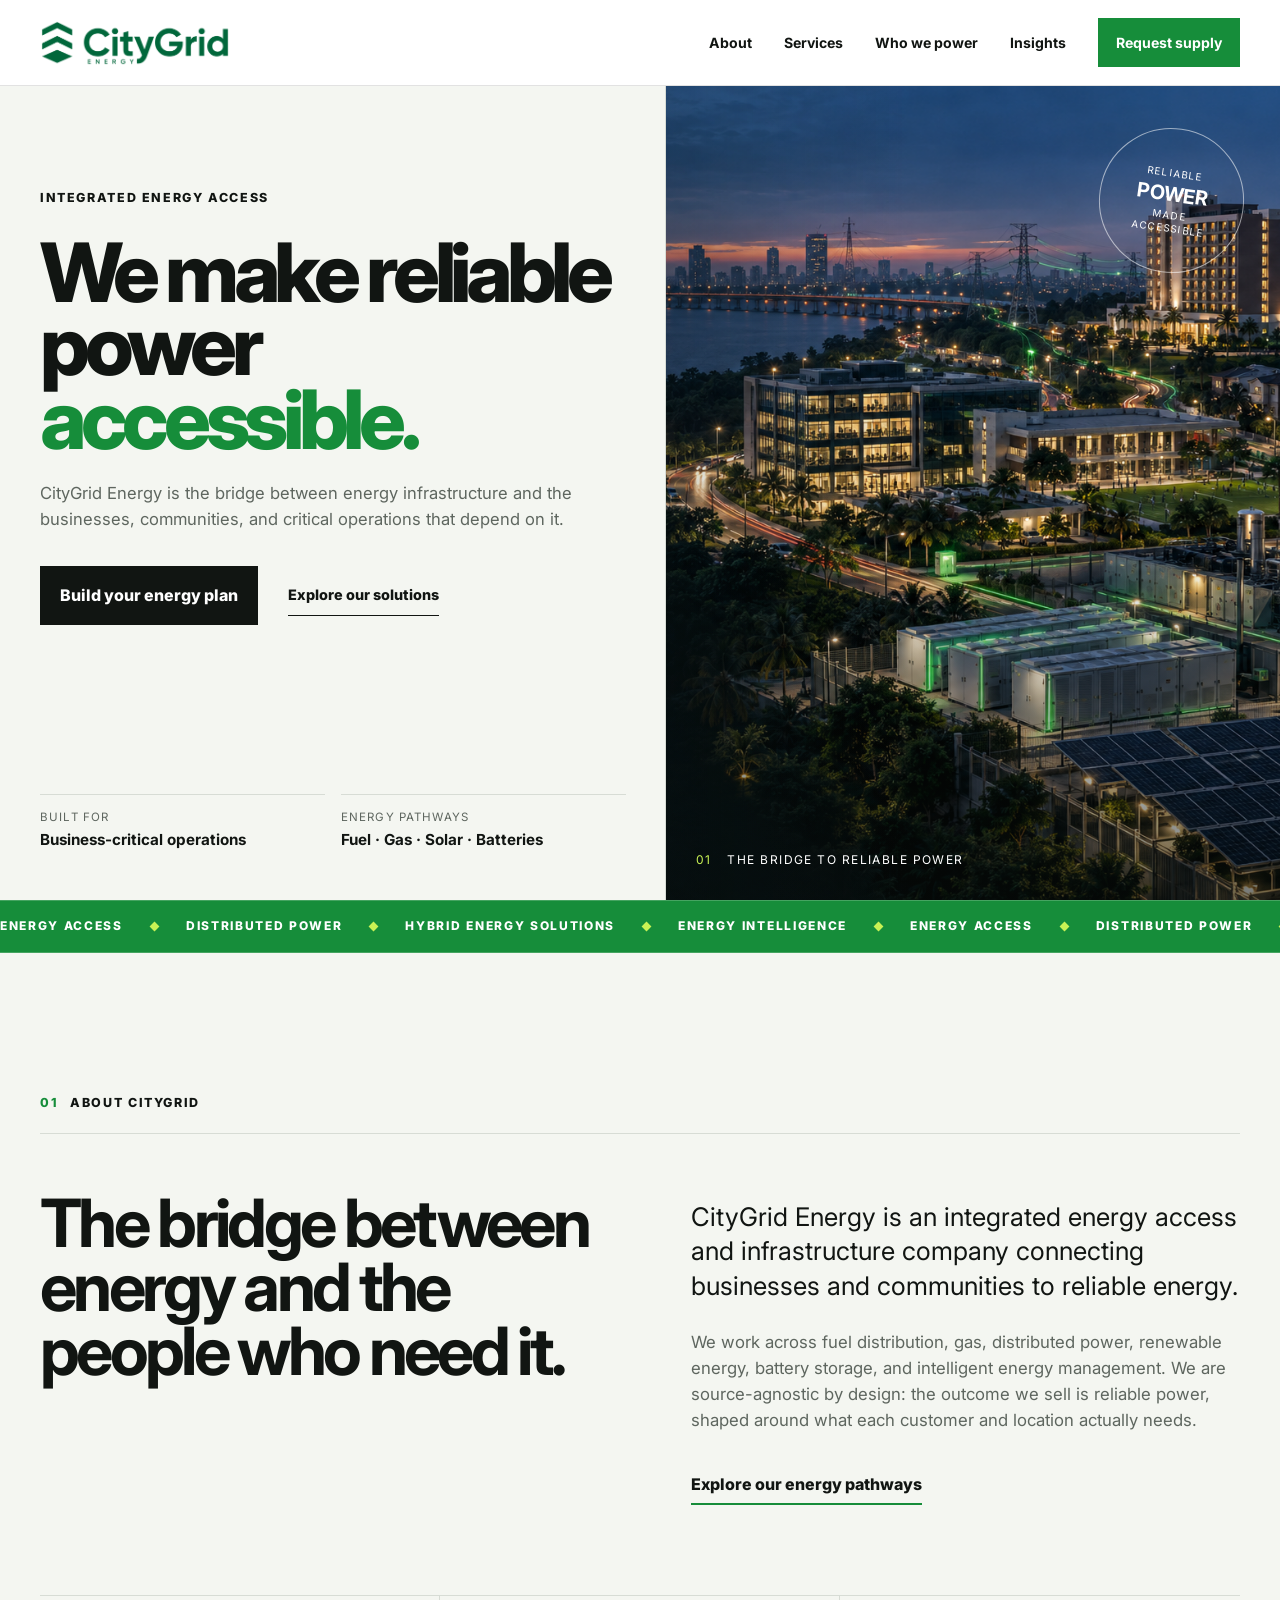
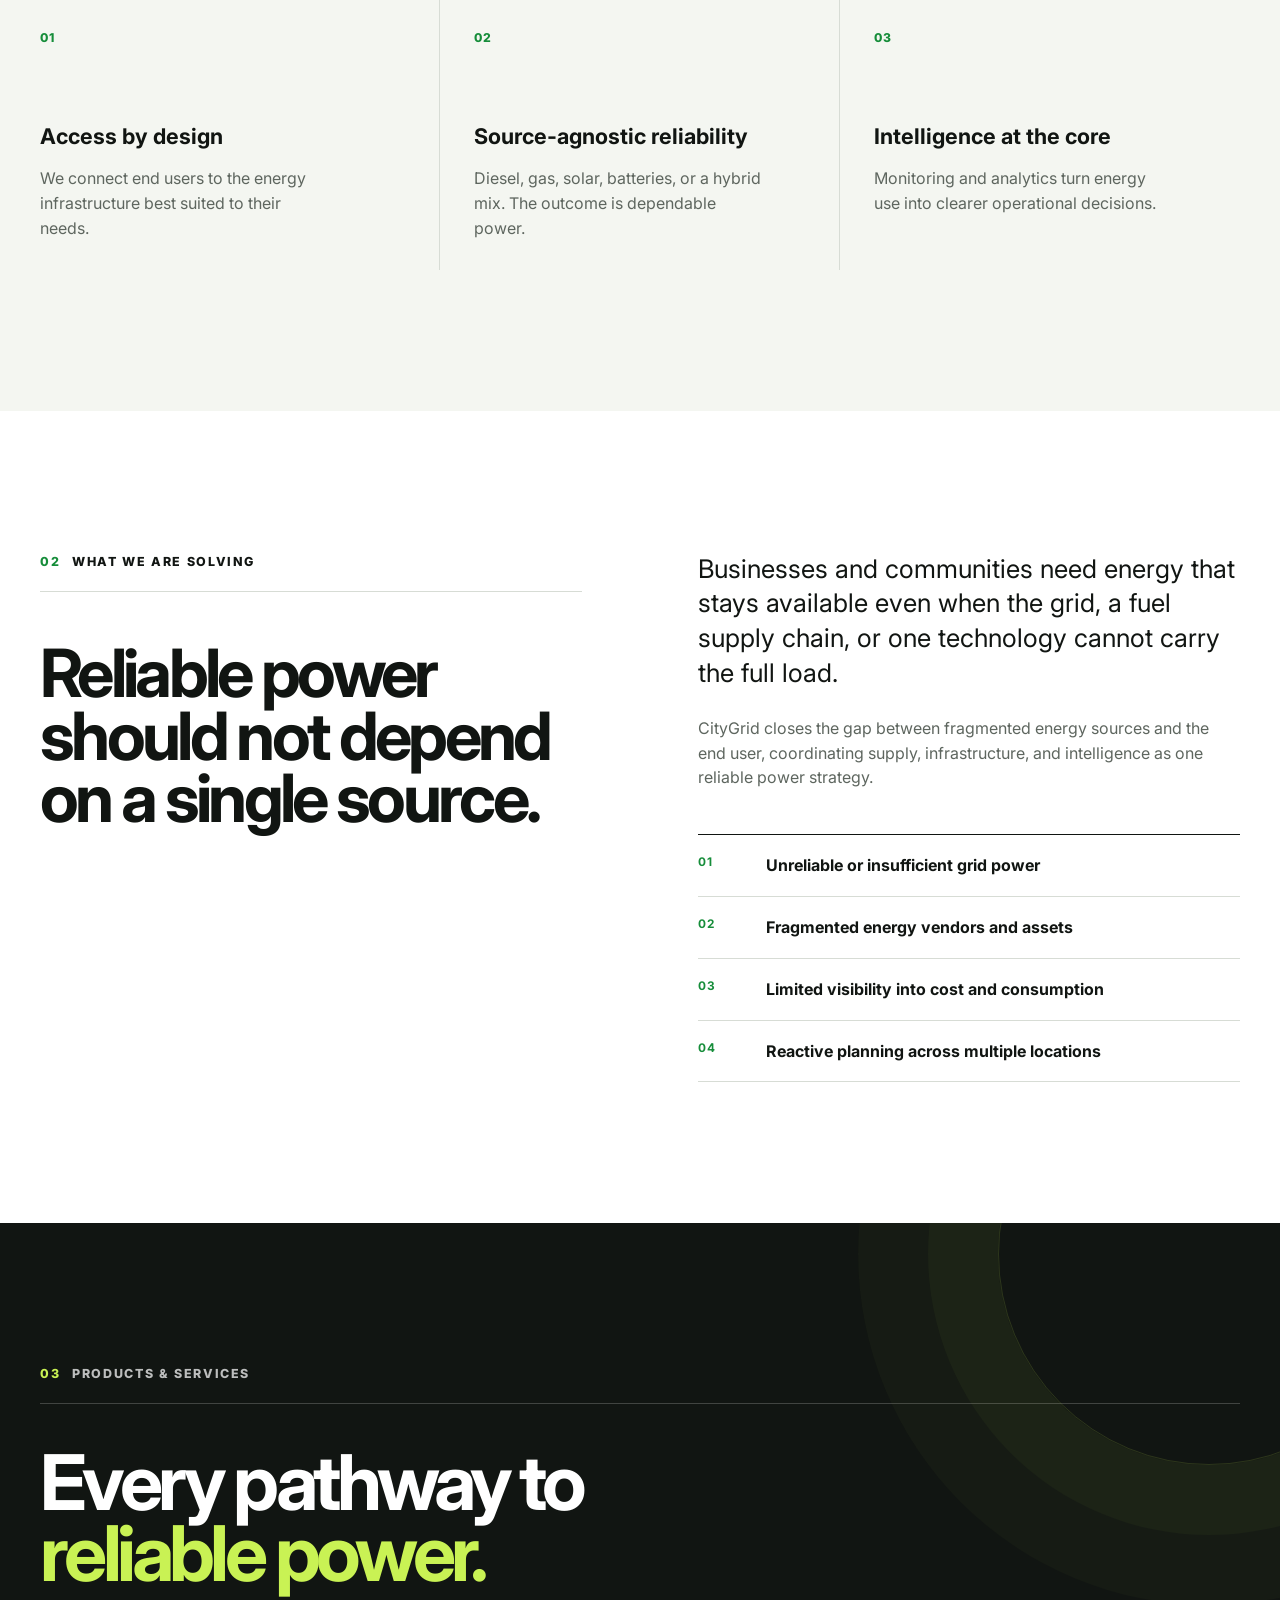
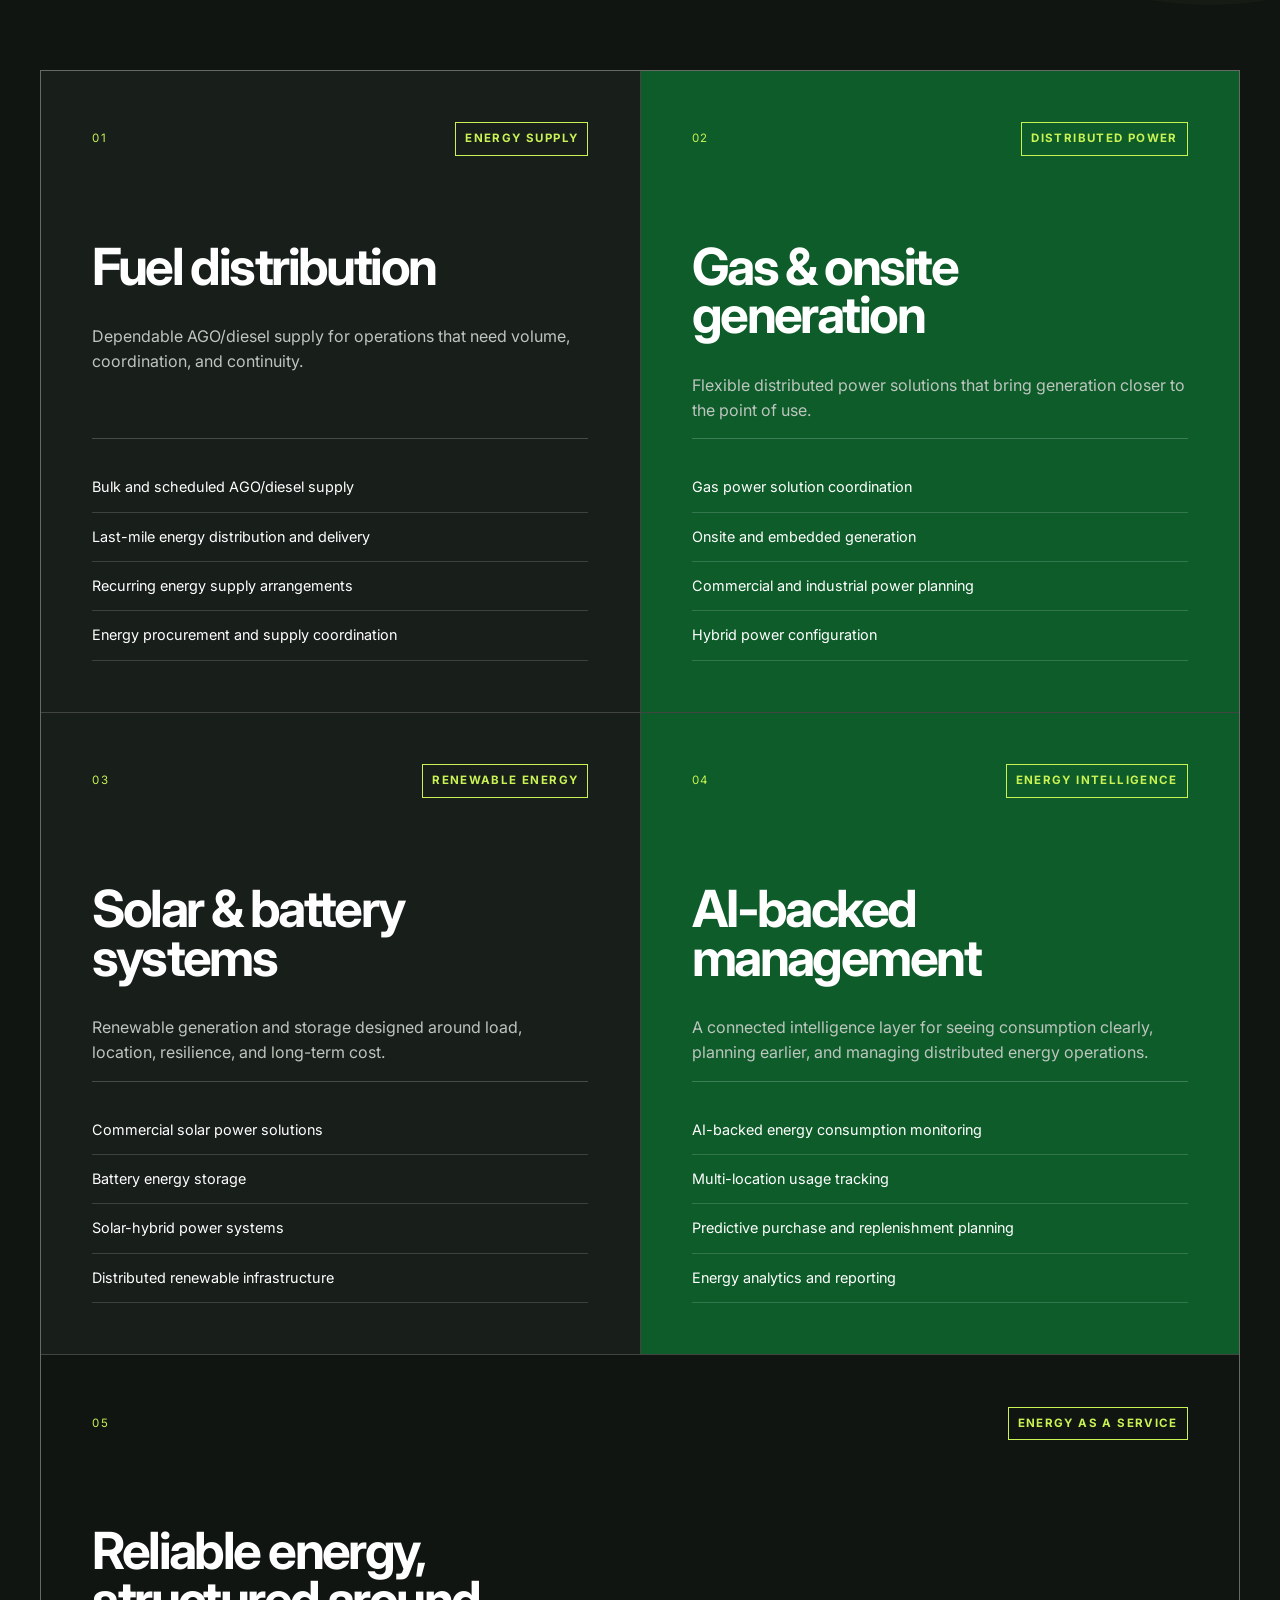
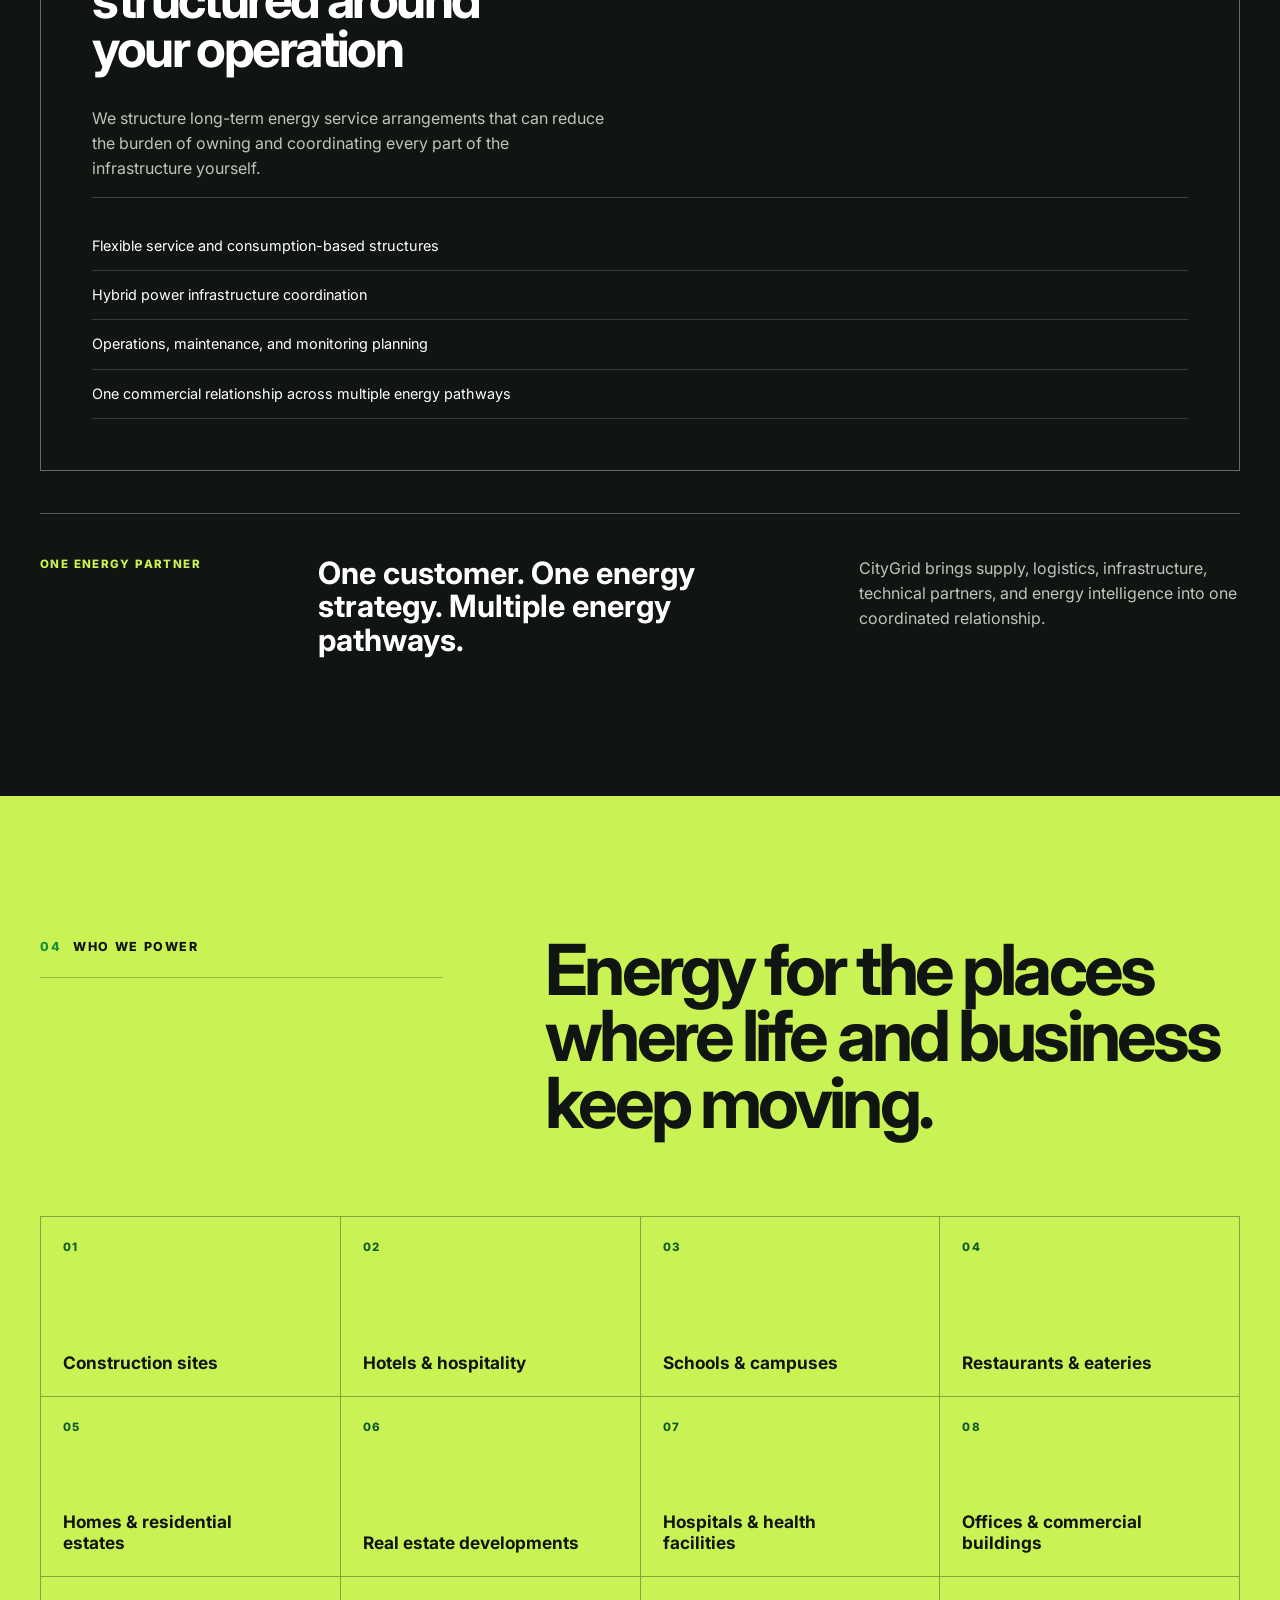
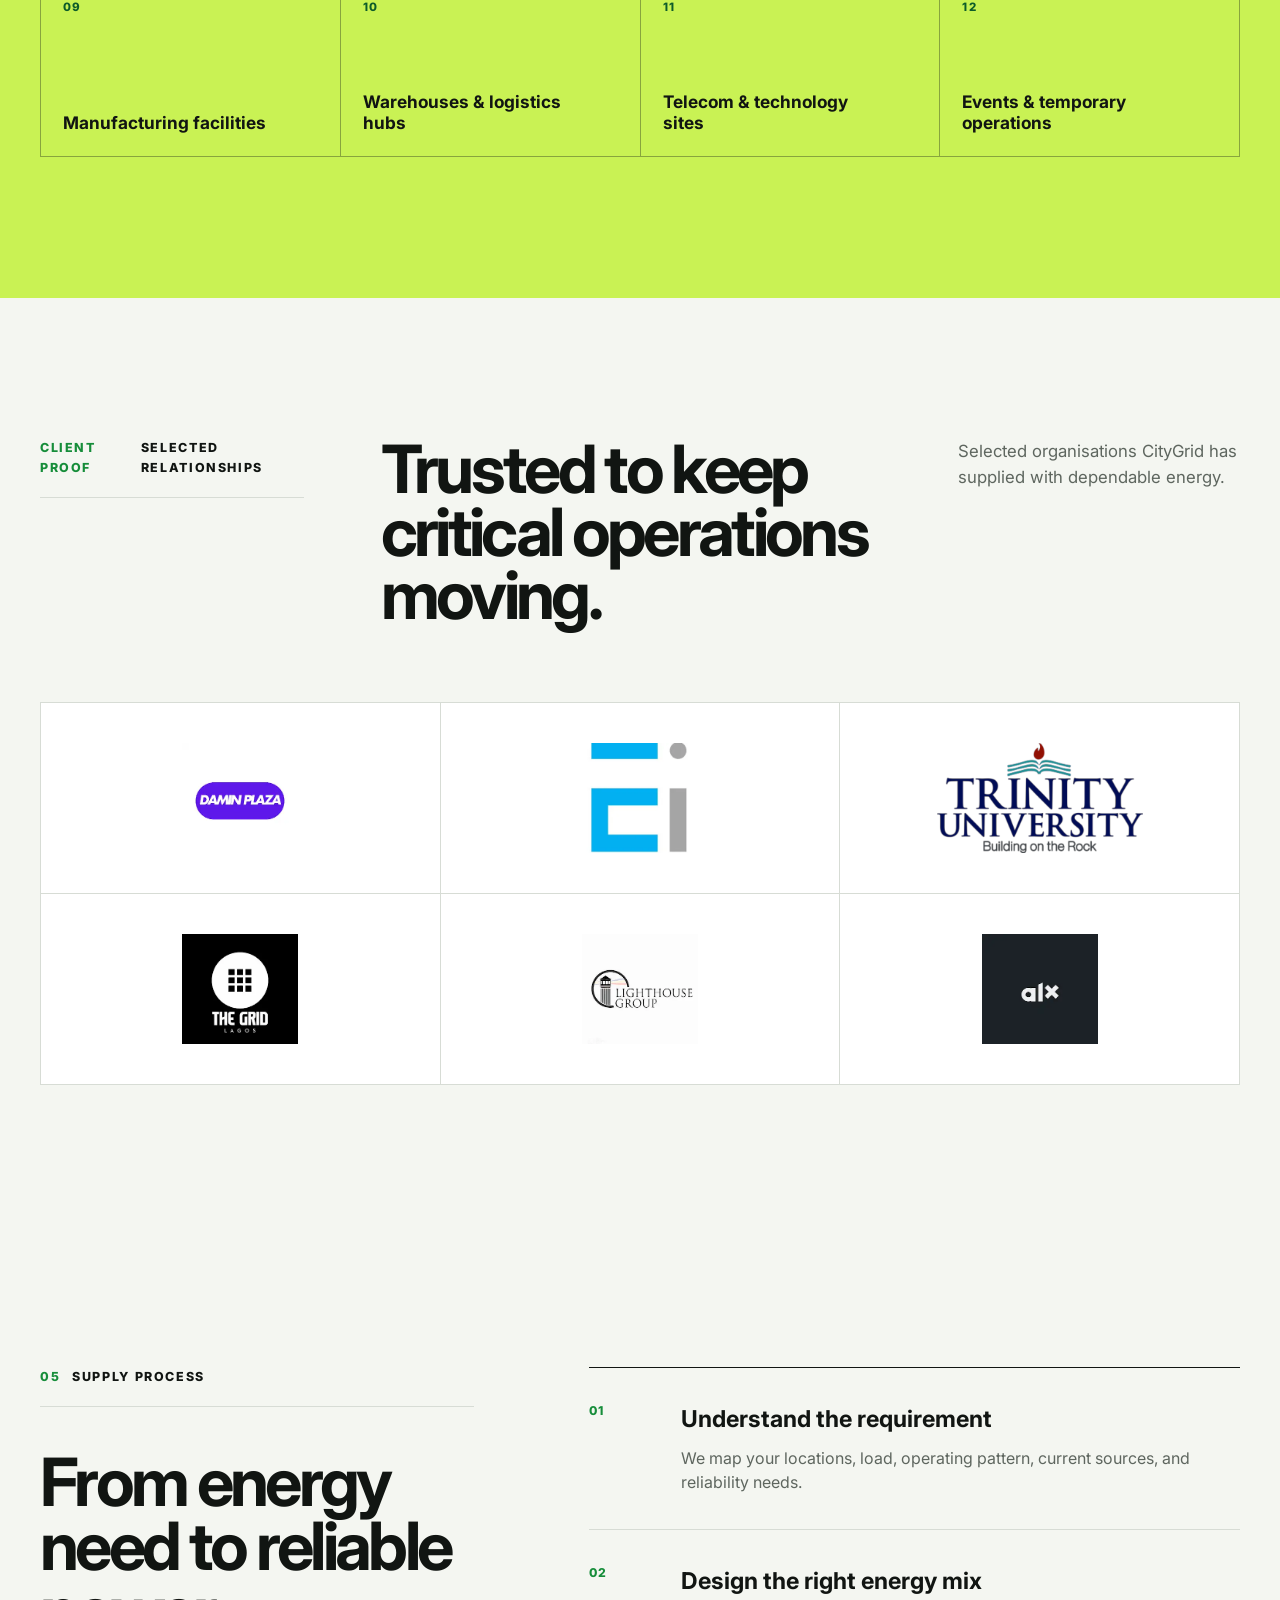
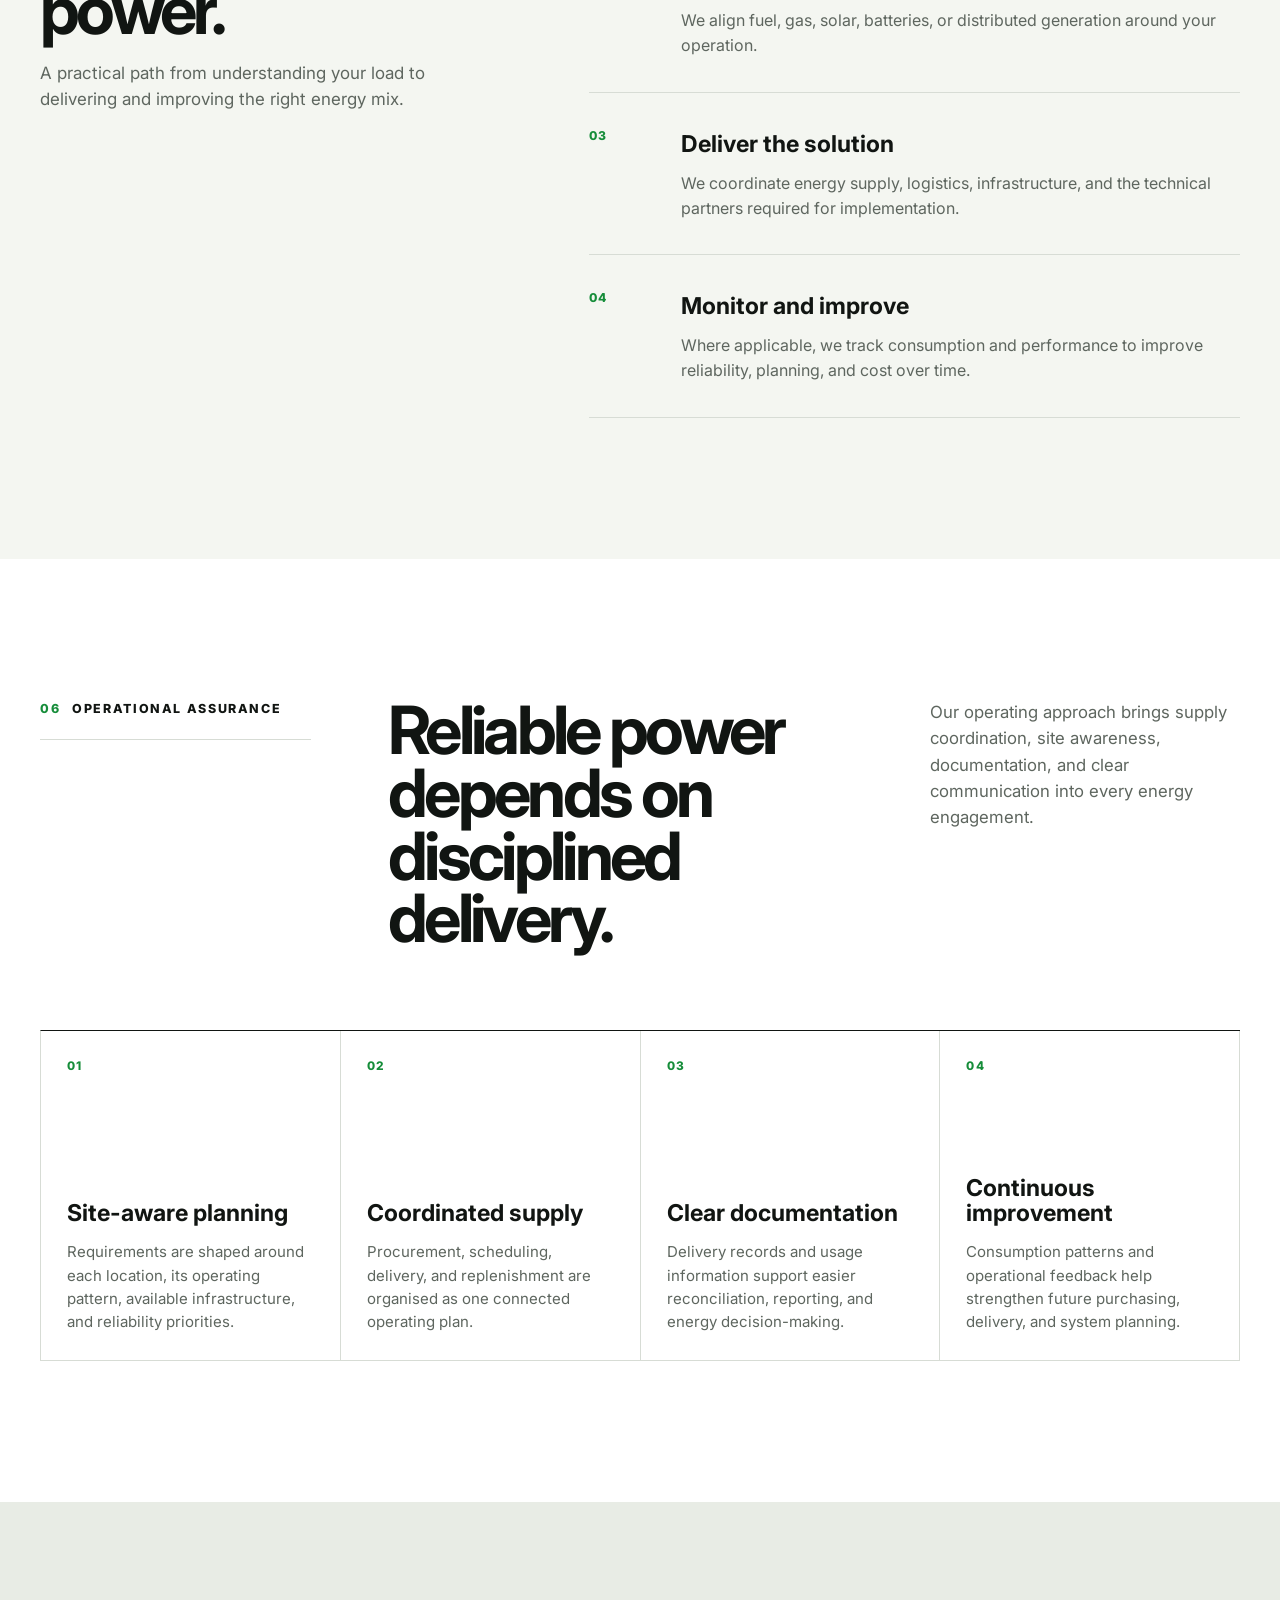
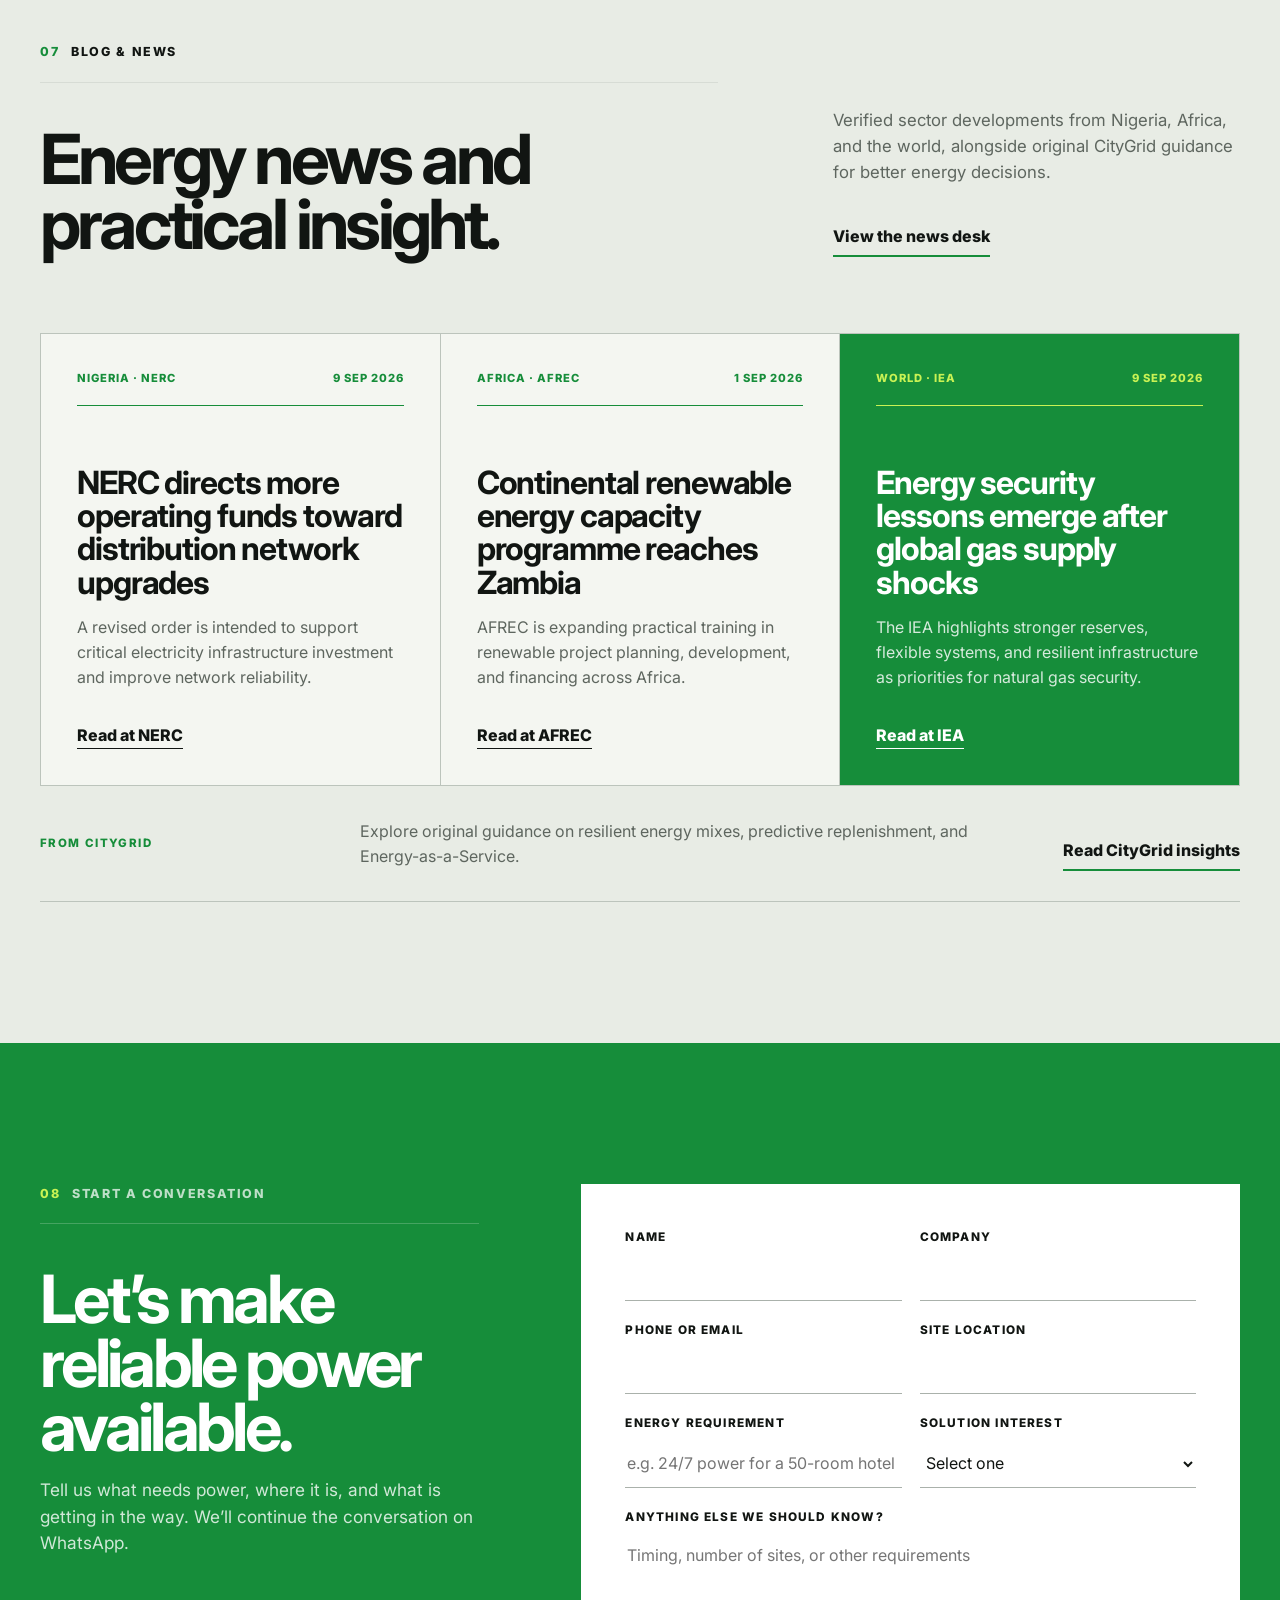
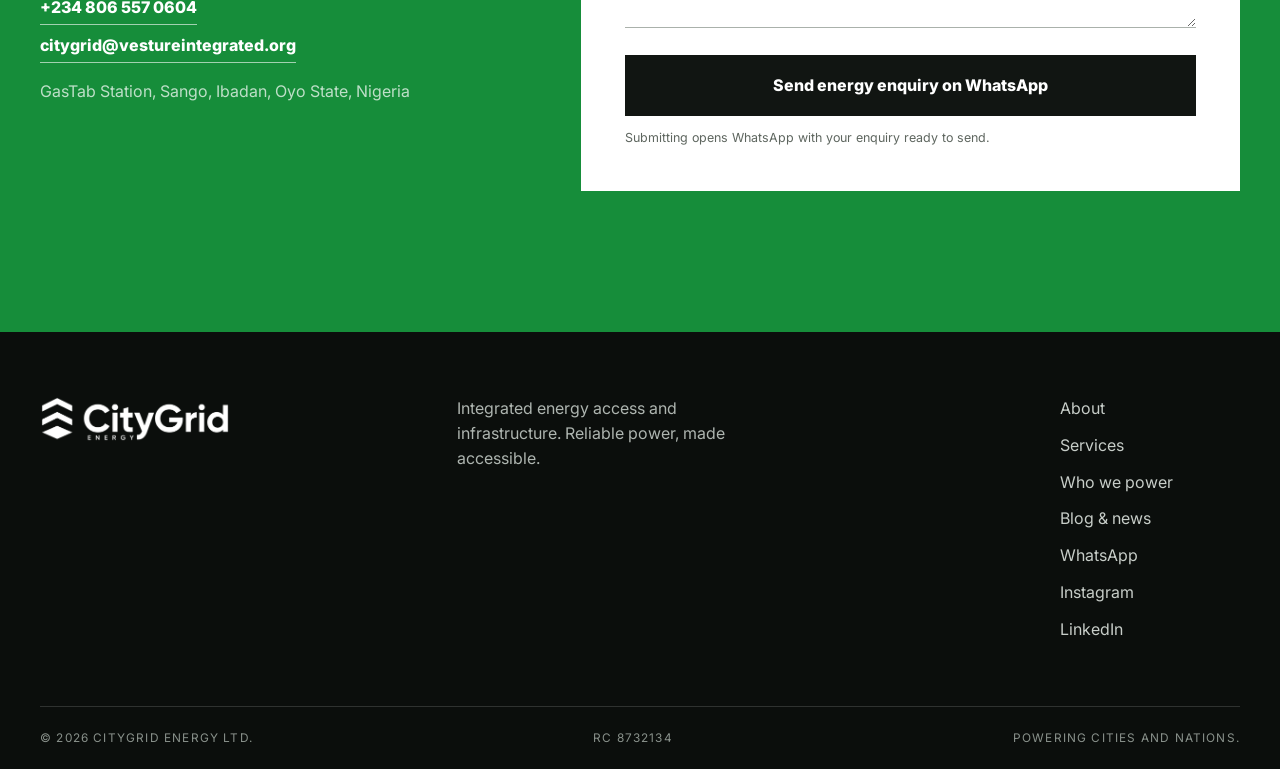
==== commit 62b8cd28: "Replace site logo with new CityGrid Energy brand mark Use the new logo in the header (green) and foo" ====
--- a/index.html
+++ b/index.html
@@ -405,7 +405,7 @@
   <footer class="site-footer">
     <div class="footer-main shell">
       <a class="brand footer-brand" href="#top" aria-label="Back to top">
-        <span class="logo-clip" aria-hidden="true"><img src="assets/citygrid-logo-transparent.png" alt=""></span>
+        <span class="logo-clip" aria-hidden="true"><img src="assets/citygrid-logo-white.png" alt=""></span>
       </a>
       <p>Integrated energy access and infrastructure. Reliable power, made accessible.</p>
       <div class="footer-links">
--- a/styles.css
+++ b/styles.css
@@ -23,9 +23,9 @@
 
 .site-header { position: sticky; top: 0; z-index: 100; height: 86px; background: rgba(255,255,255,.94); border-bottom: 1px solid rgba(17,21,18,.12); backdrop-filter: blur(14px); }
 .header-inner { height: 100%; display: flex; align-items: center; justify-content: space-between; }
-.brand { display: block; width: 190px; height: 76px; overflow: hidden; }
-.logo-clip { position: relative; display: block; width: 190px; height: 76px; overflow: hidden; }
-.logo-clip img { position: absolute; width: 250px; max-width: none; left: -32px; top: -89px; }
+.brand { display: flex; align-items: center; }
+.logo-clip { display: block; }
+.logo-clip img { display: block; height: 46px; width: auto; max-width: none; }
 .site-nav { display: flex; align-items: center; gap: 32px; font-weight: 700; font-size: .88rem; }
 .site-nav > a:not(.nav-cta) { position: relative; padding-block: 12px; }
 .site-nav > a:not(.nav-cta)::after { content: ""; position: absolute; left: 0; bottom: 5px; width: 100%; height: 2px; background: var(--green); transform: scaleX(0); transform-origin: right; transition: transform .25s ease; }
@@ -257,8 +257,7 @@
   .site-nav.is-open { display: flex; }
   .site-nav a { padding: 13px 10px; }
   .nav-cta { margin-top: 10px; justify-content: space-between; }
-  .brand, .logo-clip { width: 176px; height: 70px; }
-  .logo-clip img { width: 235px; left: -30px; top: -84px; }
+  .logo-clip img { height: 40px; }
   .hero { min-height: auto; grid-template-columns: 1fr; }
   .hero-copy { min-height: 650px; padding: 72px 24px 40px; }
   .hero-copy::before { display: none; }
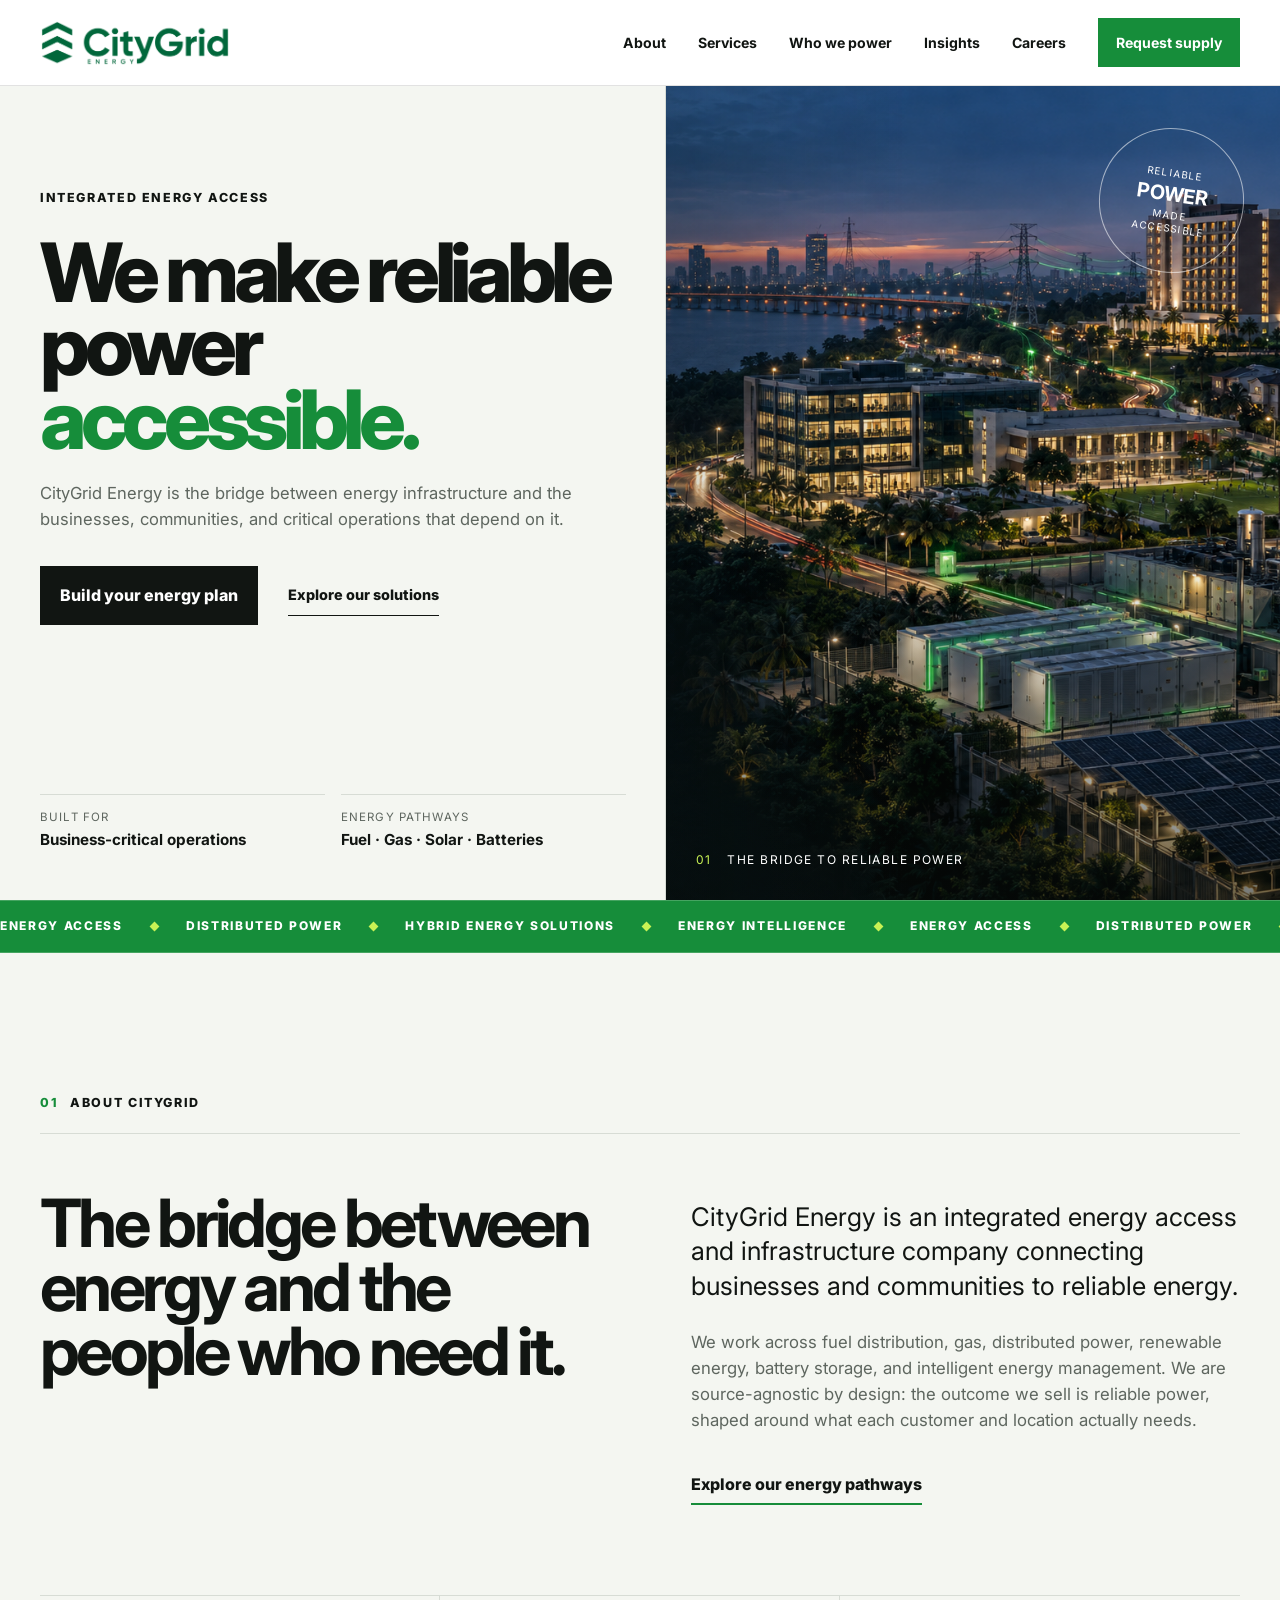
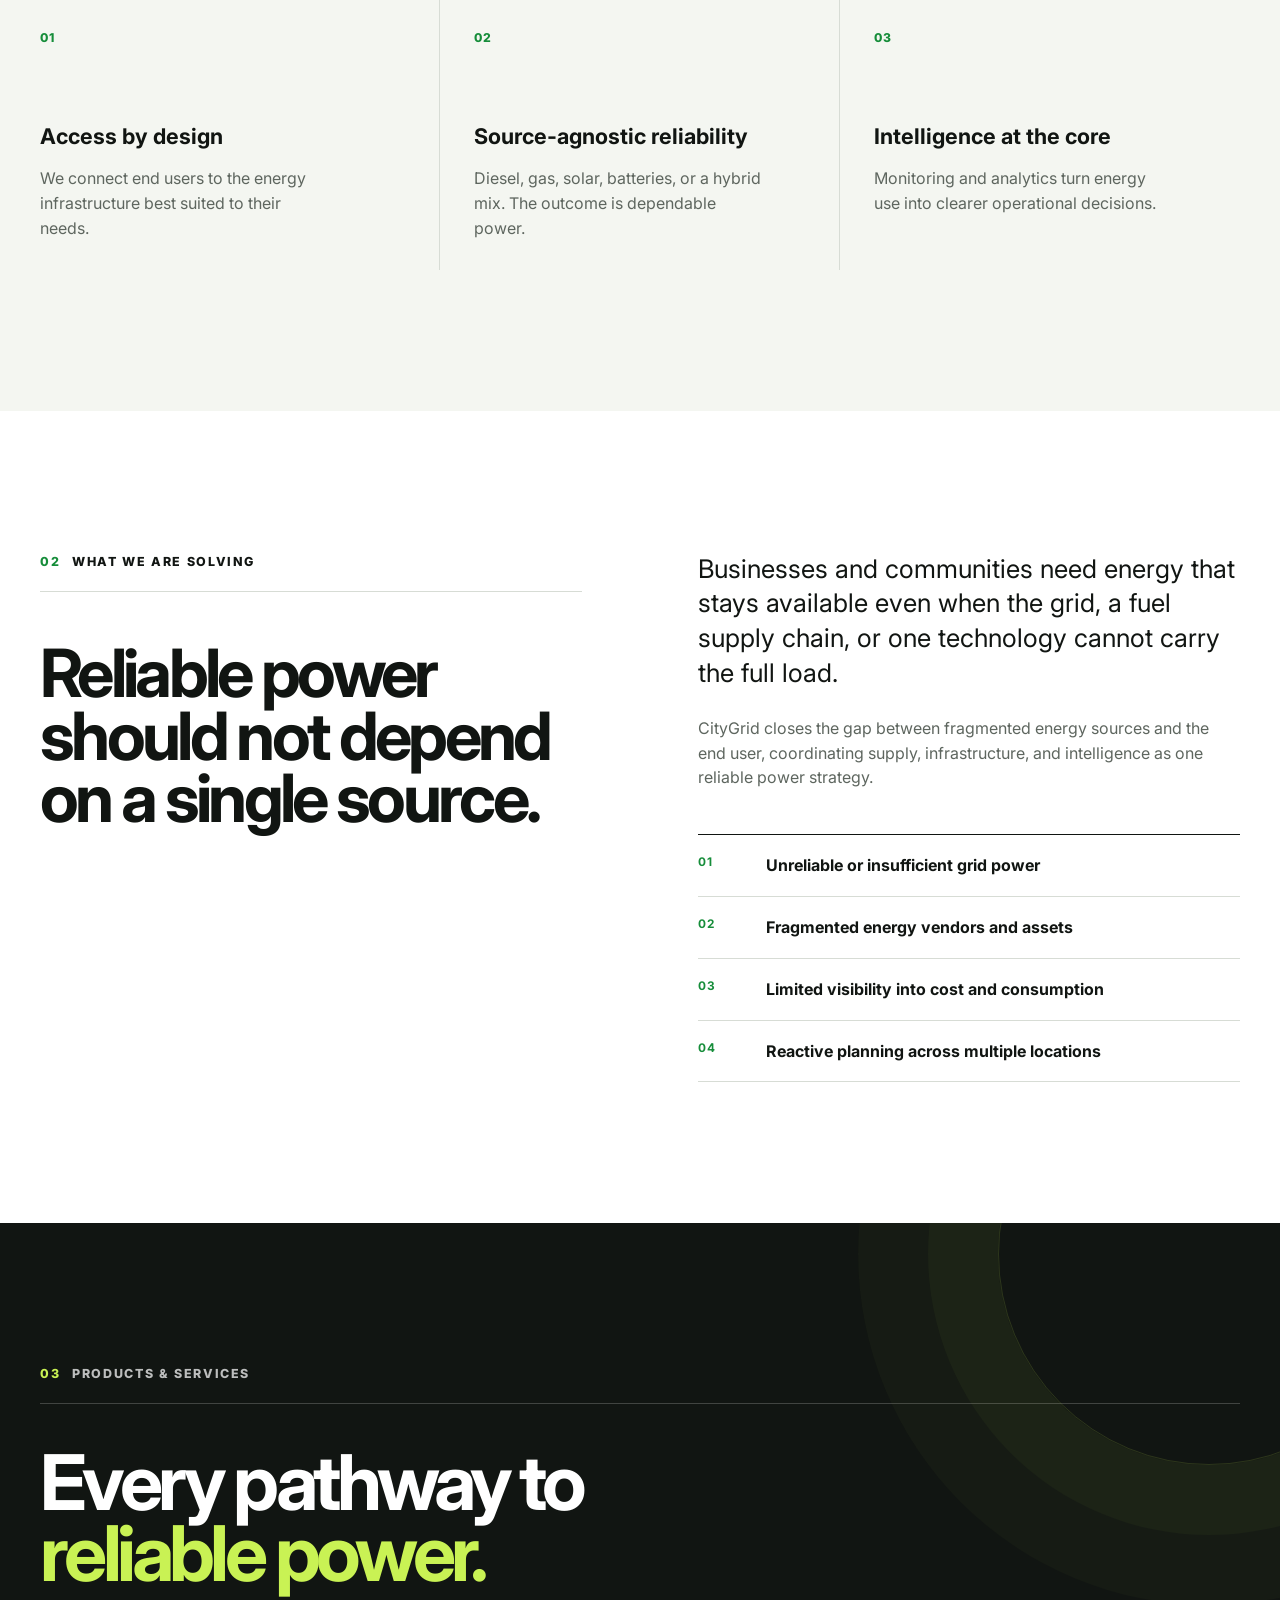
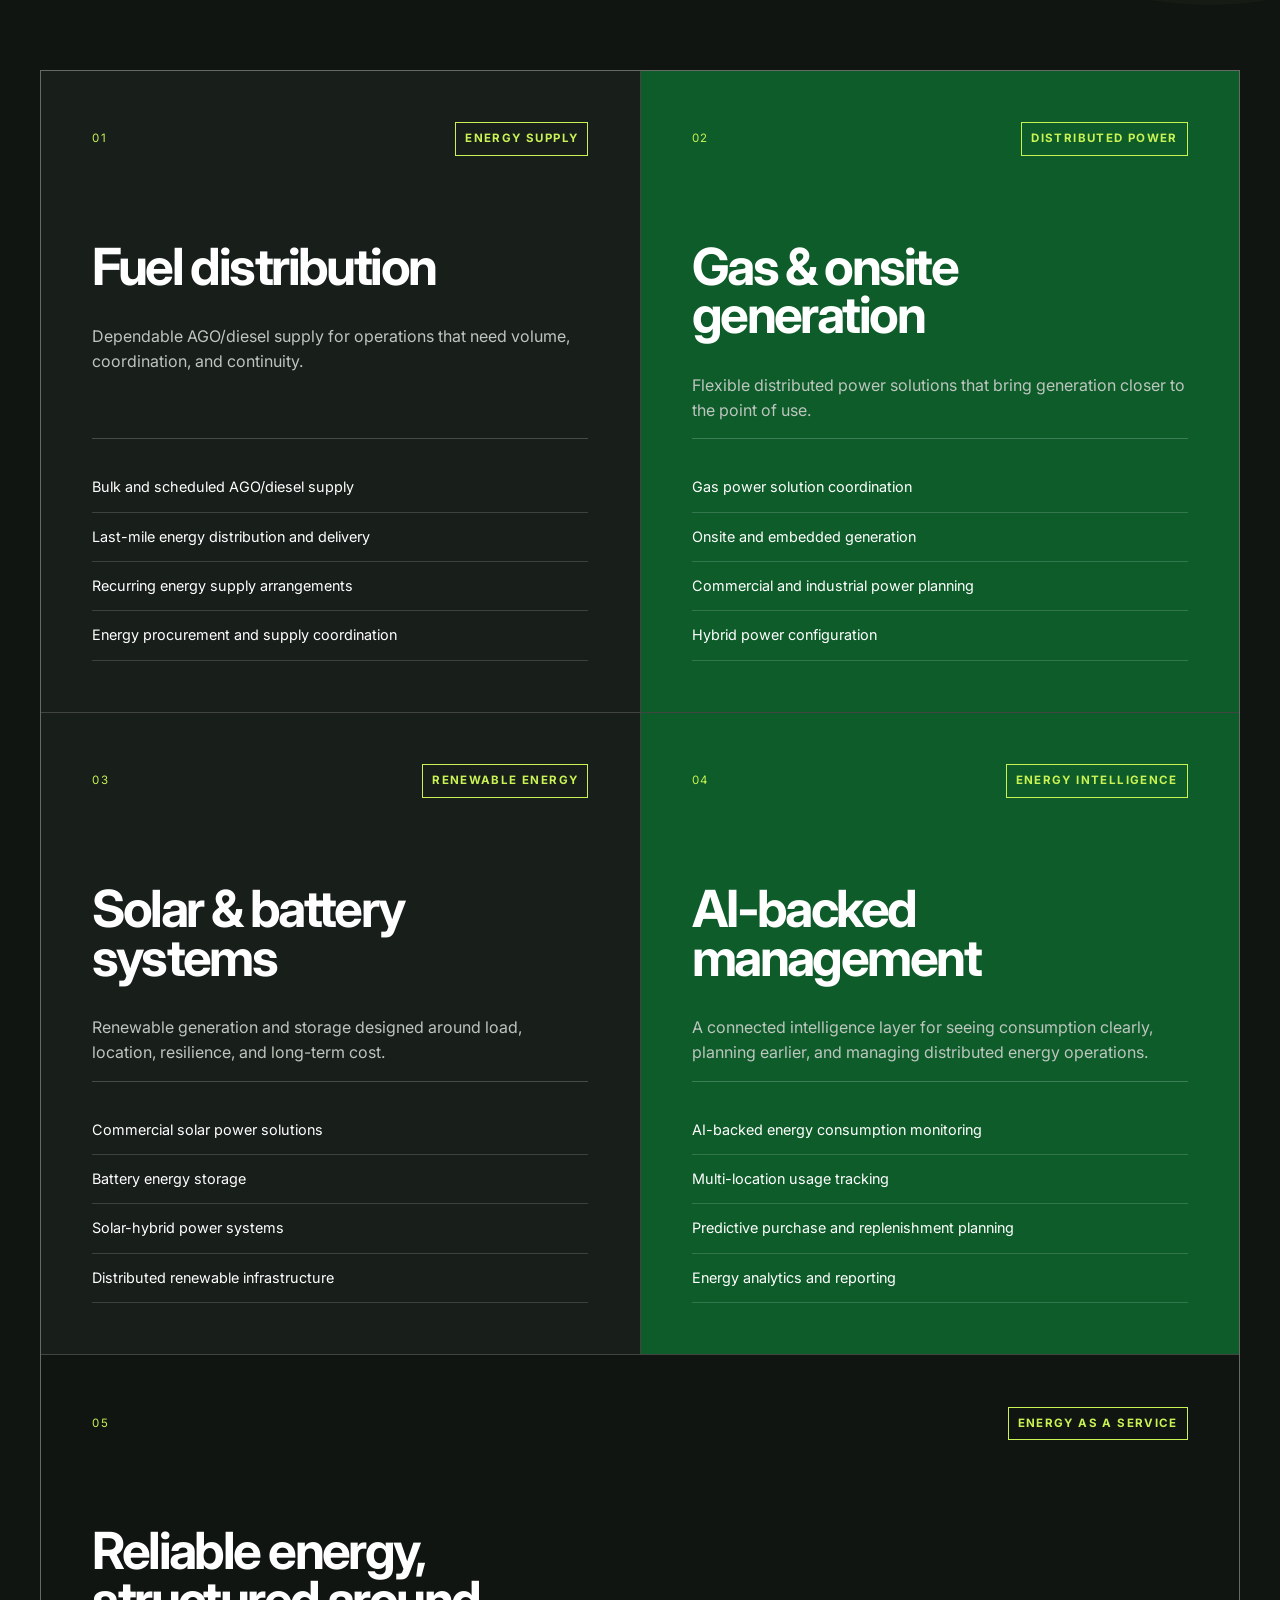
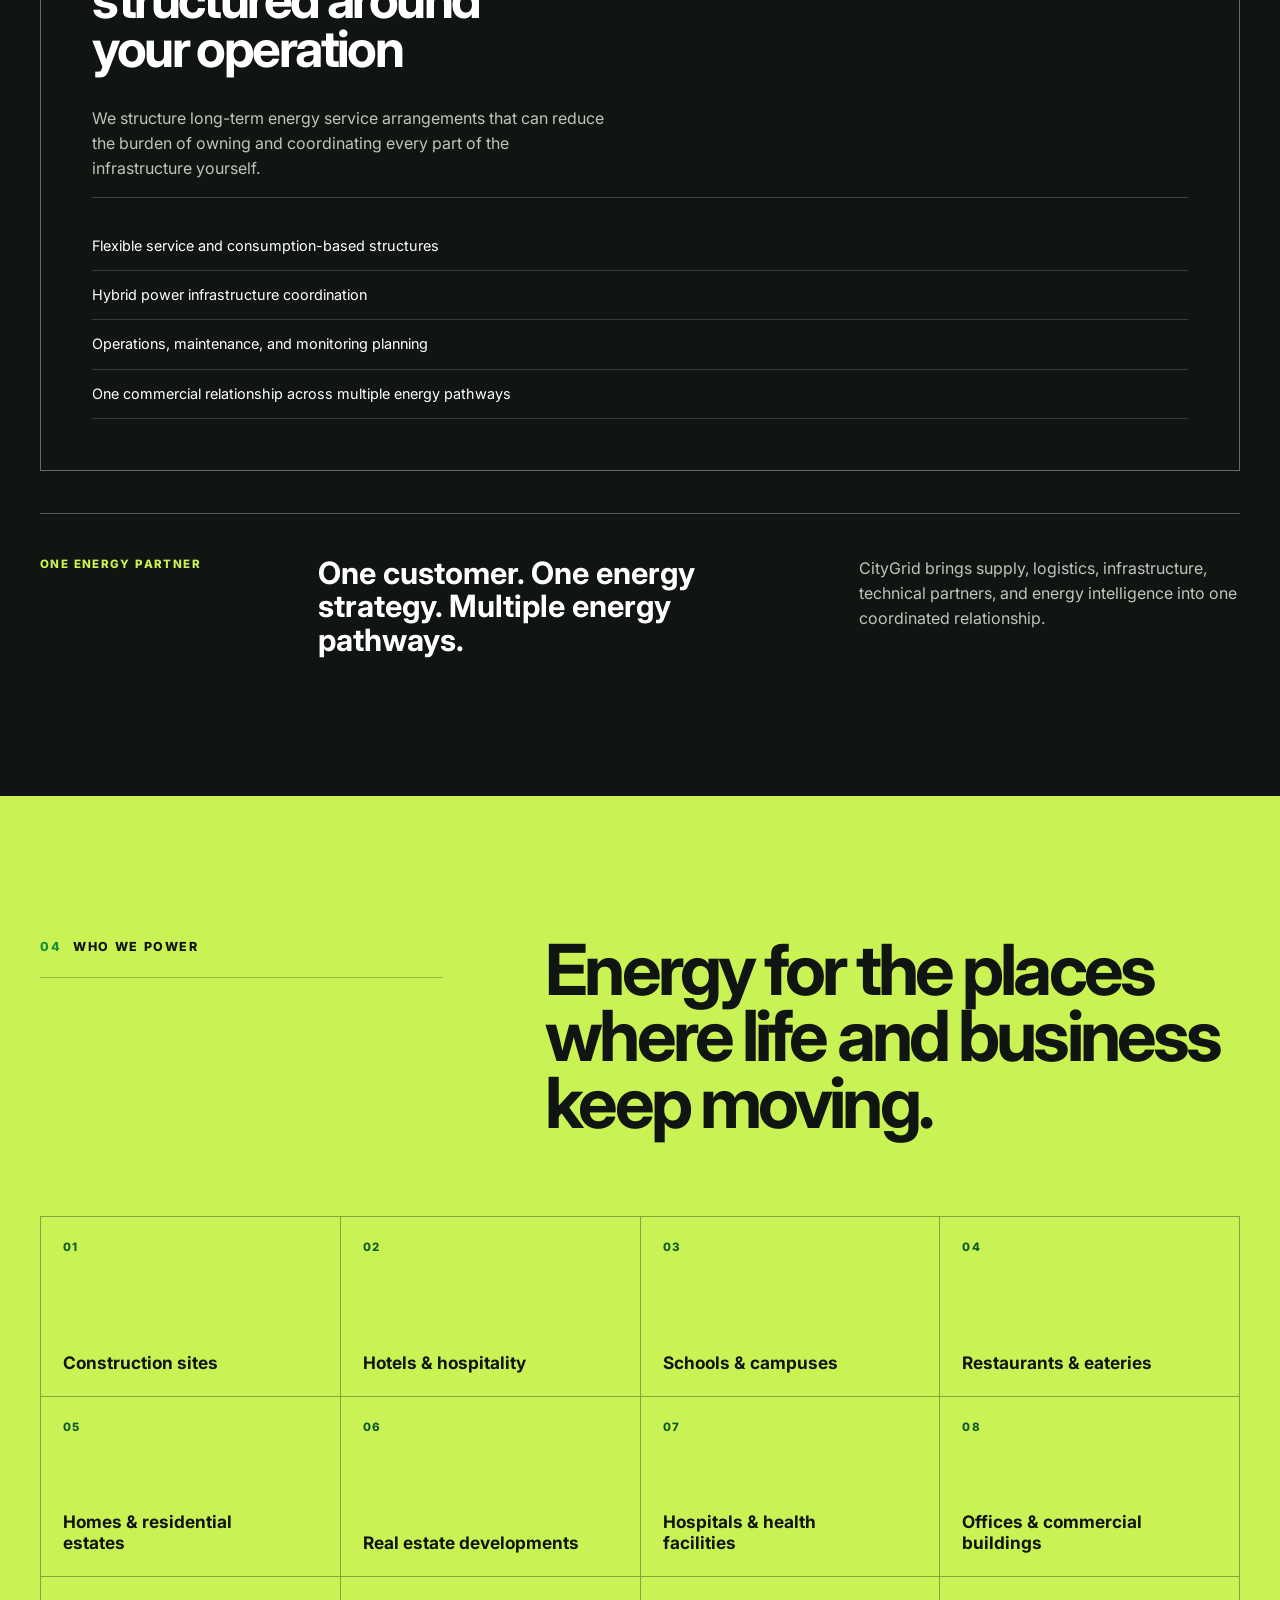
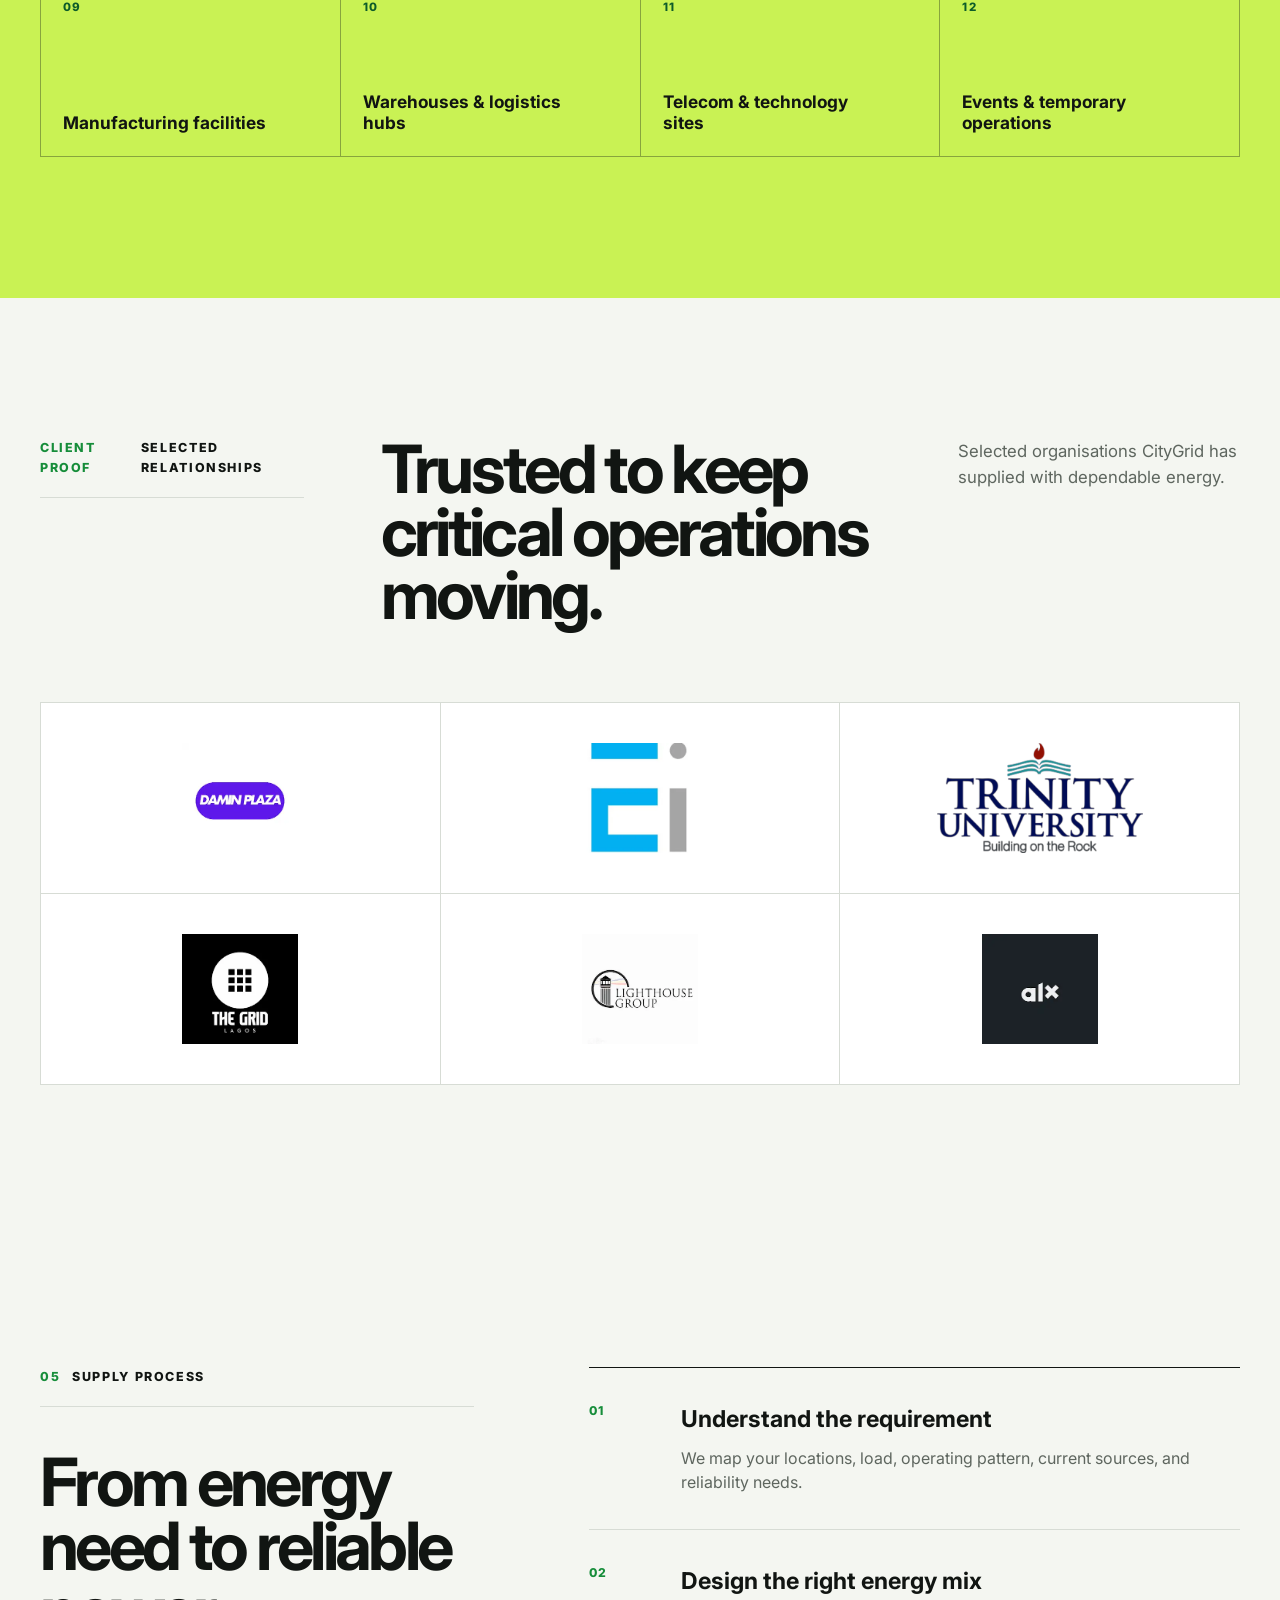
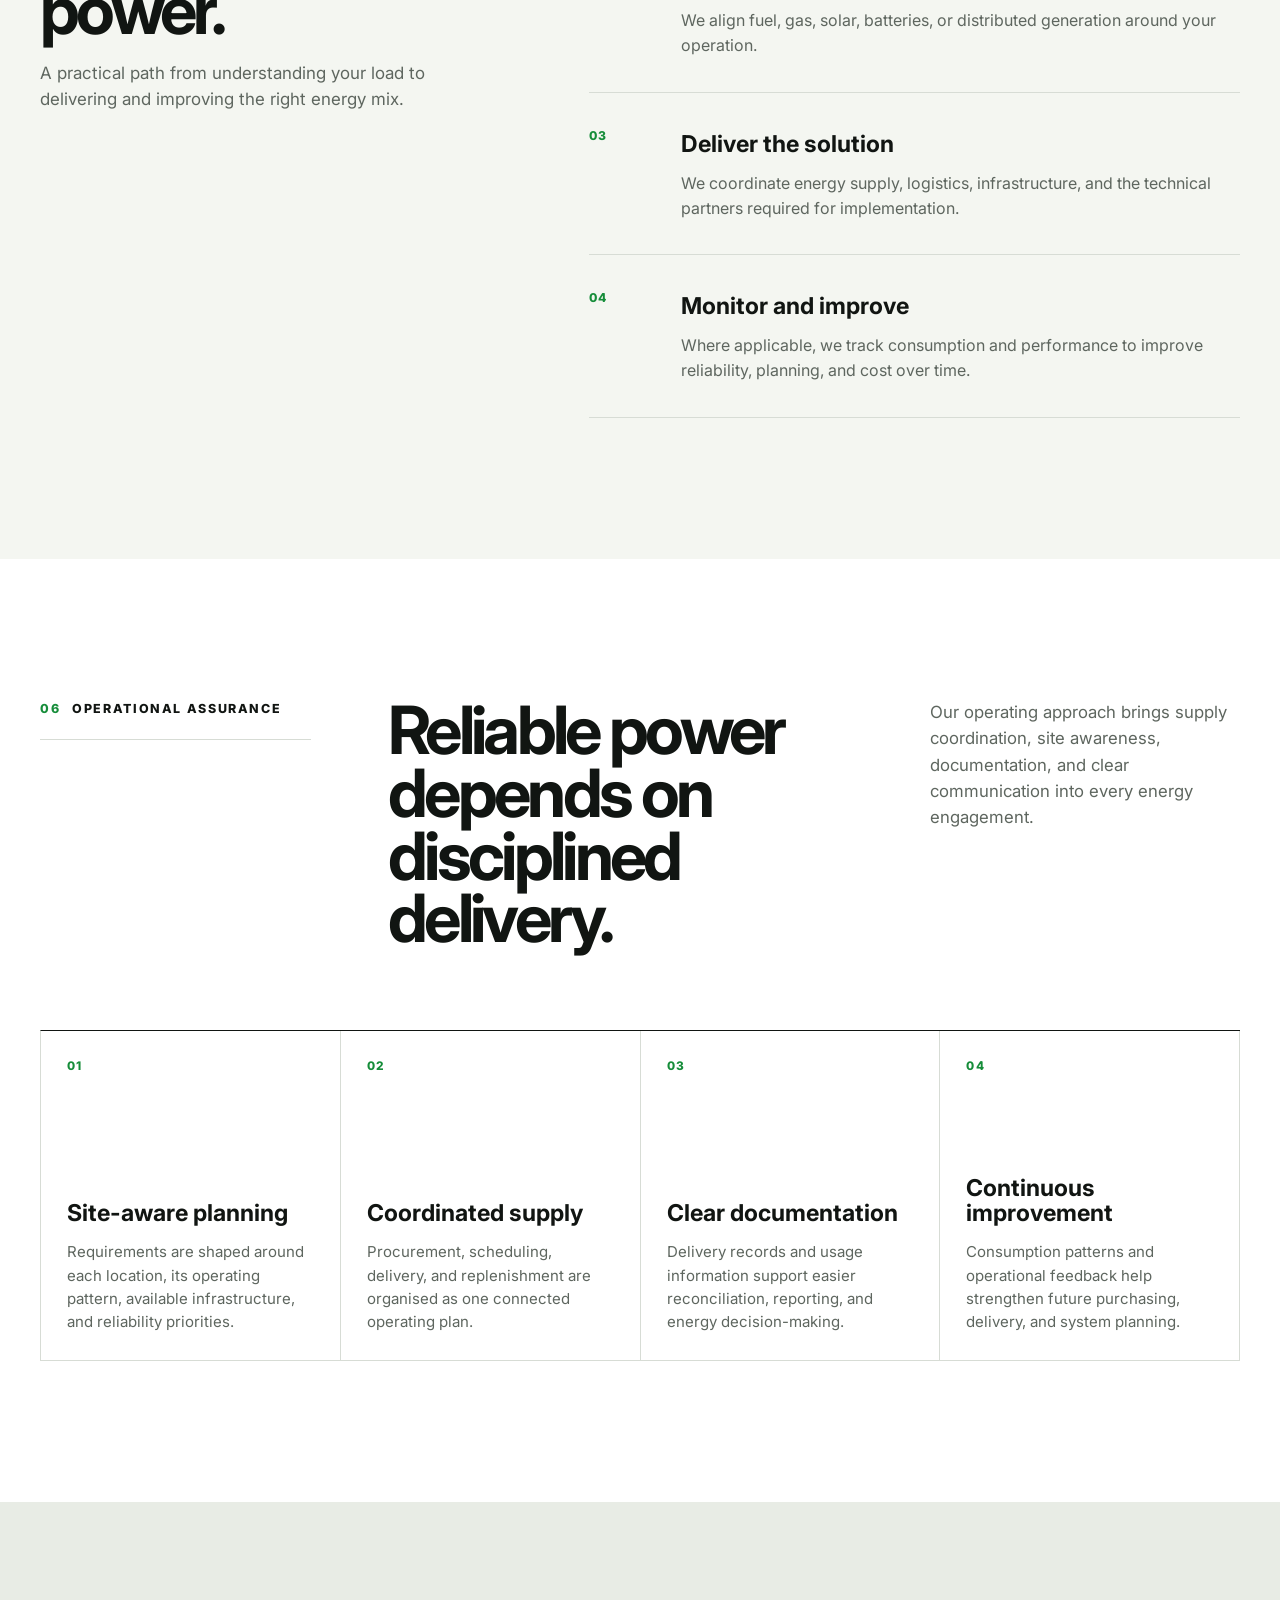
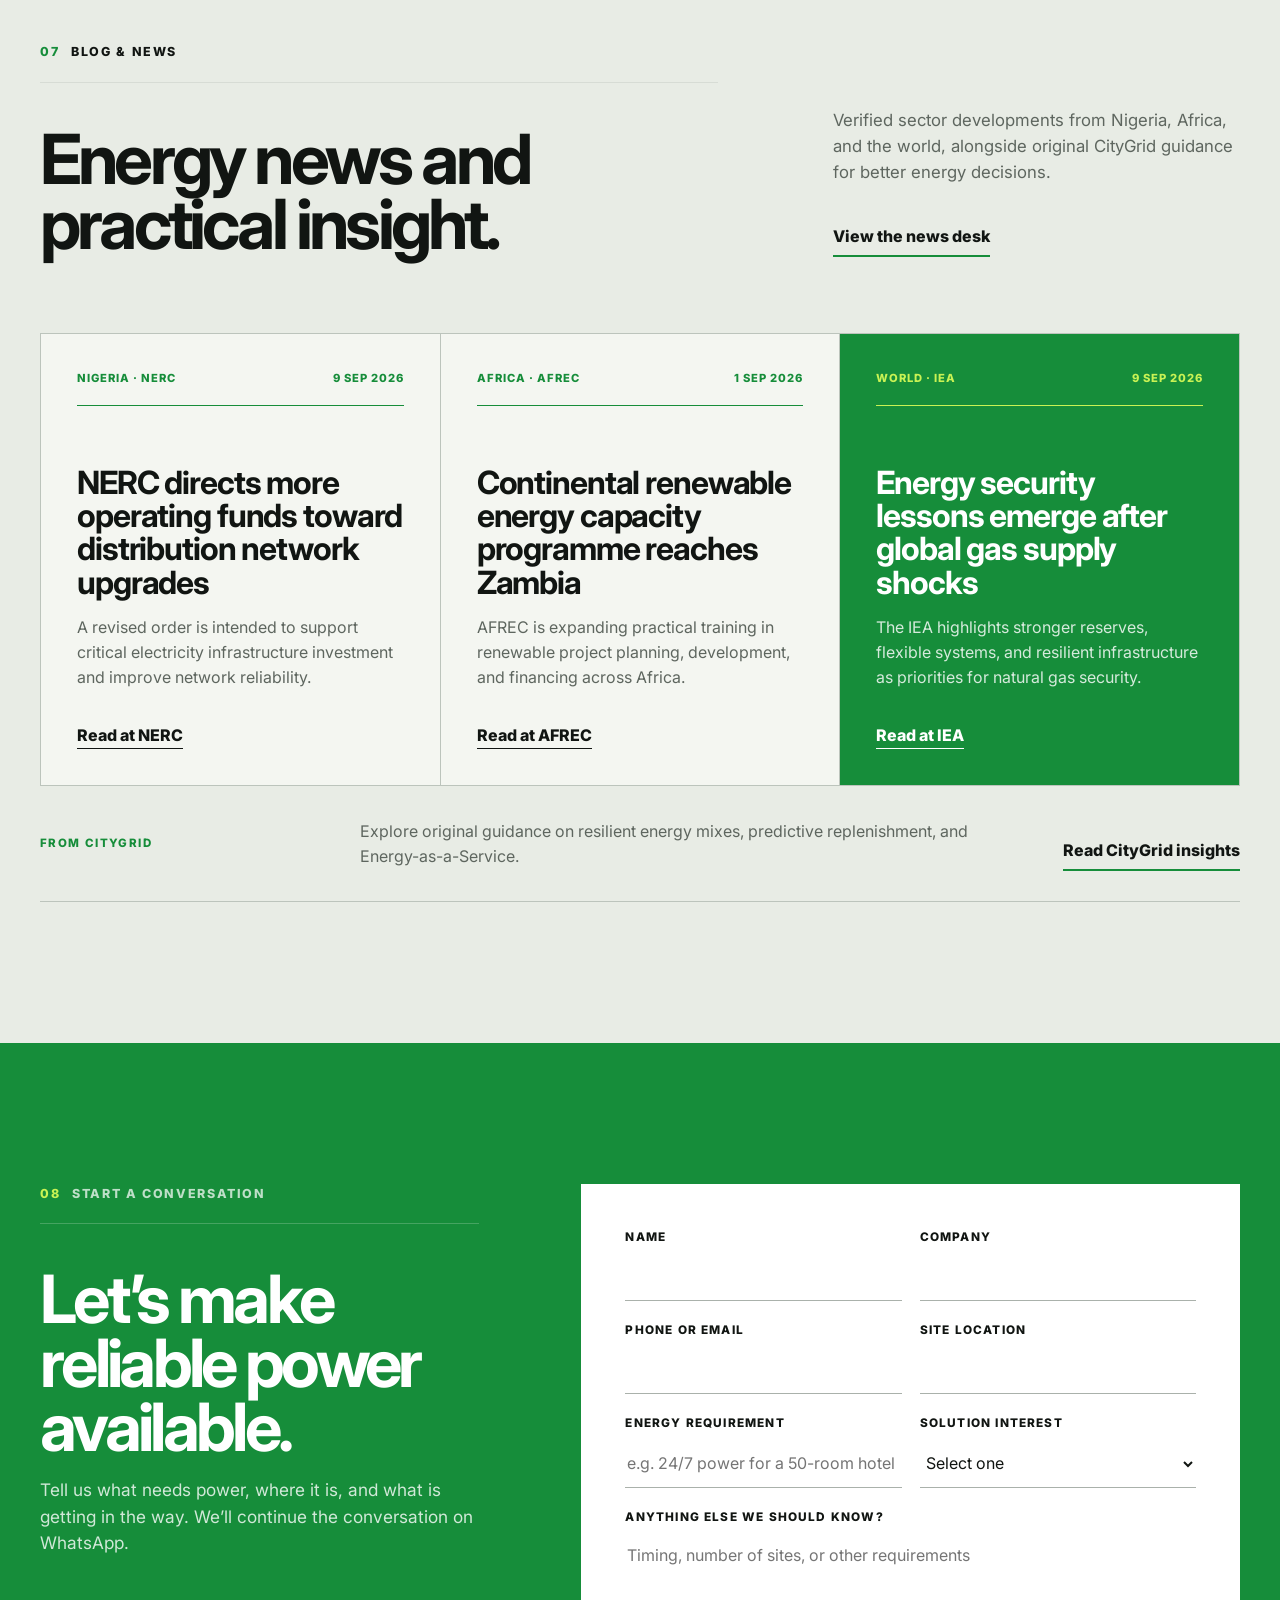
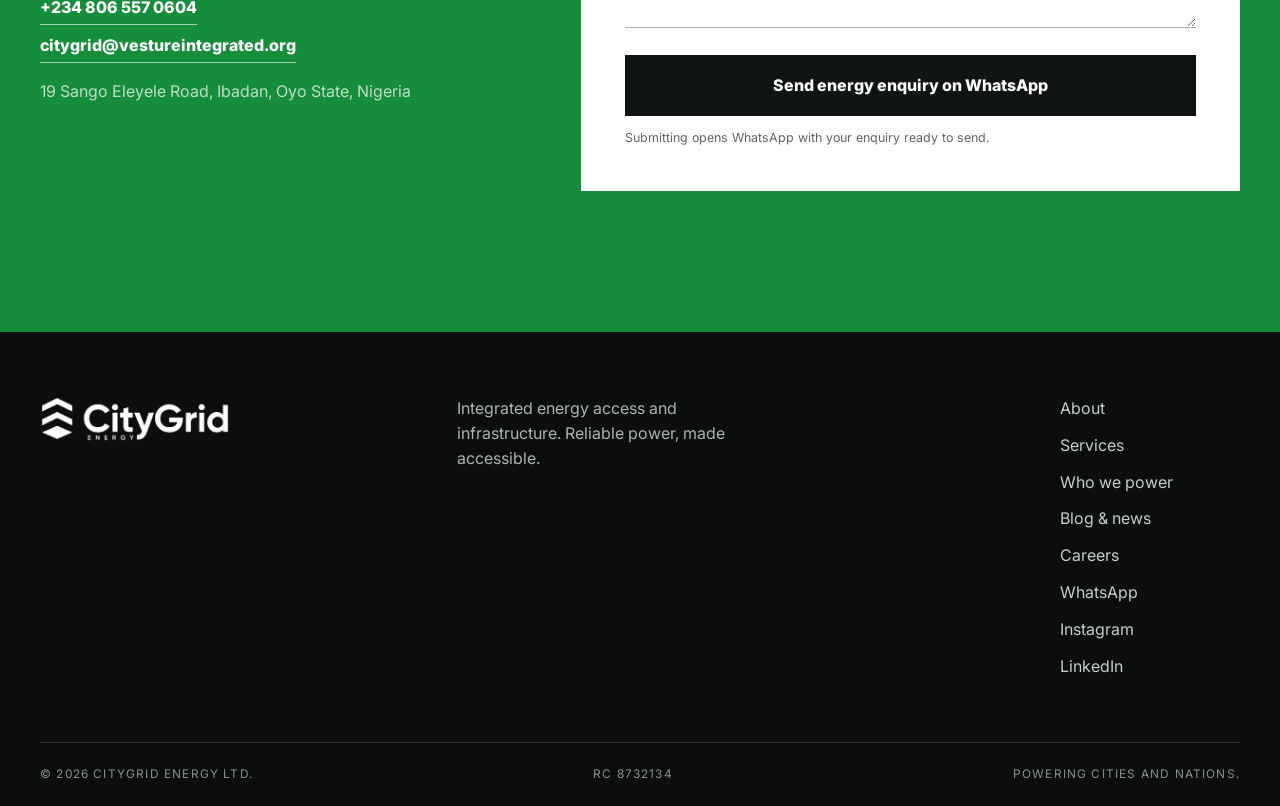
==== commit 307e5209: "Add careers page and update company address New careers.html listing the Supply Operations Manager r" ====
--- a/index.html
+++ b/index.html
@@ -34,6 +34,13 @@
       "description": "An integrated energy access and infrastructure company connecting businesses and communities to reliable energy through fuel distribution, gas, distributed power, renewable energy and intelligent energy management.",
       "email": "citygrid@vestureintegrated.org",
       "telephone": "+2348065570604",
+      "address": {
+        "@type": "PostalAddress",
+        "streetAddress": "19 Sango Eleyele Road",
+        "addressLocality": "Ibadan",
+        "addressRegion": "Oyo",
+        "addressCountry": "NG"
+      },
       "sameAs": [
         "https://www.instagram.com/citygridenergy/",
         "https://www.linkedin.com/company/citygrid-energy/"
@@ -57,6 +64,7 @@
         <a href="#services">Services</a>
         <a href="#sectors">Who we power</a>
         <a href="#insights">Insights</a>
+        <a href="careers.html">Careers</a>
         <a class="nav-cta" href="#contact">Request supply</a>
       </nav>
     </div>
@@ -366,7 +374,7 @@
           <div class="direct-contact">
             <a href="https://wa.me/2348065570604" target="_blank" rel="noopener noreferrer">+234 806 557 0604</a>
             <a href="mailto:citygrid@vestureintegrated.org">citygrid@vestureintegrated.org</a>
-            <span>GasTab Station, Sango, Ibadan, Oyo State, Nigeria</span>
+            <span>19 Sango Eleyele Road, Ibadan, Oyo State, Nigeria</span>
           </div>
         </div>
         <form class="supply-form reveal" id="supply-form">
@@ -413,6 +421,7 @@
         <a href="#services">Services</a>
         <a href="#sectors">Who we power</a>
         <a href="#insights">Blog &amp; news</a>
+        <a href="careers.html">Careers</a>
         <a href="https://wa.me/2348065570604" target="_blank" rel="noopener noreferrer">WhatsApp</a>
         <a href="https://www.instagram.com/citygridenergy/" target="_blank" rel="noopener noreferrer">Instagram</a>
         <a href="https://www.linkedin.com/company/citygrid-energy/" target="_blank" rel="noopener noreferrer">LinkedIn</a>
--- a/styles.css
+++ b/styles.css
@@ -316,6 +316,30 @@
   .footer-bottom { flex-direction: column; }
 }
 
+.careers-roles { background: #e8ece5; }
+.role-card { display: grid; grid-template-columns: 1fr auto; gap: clamp(28px, 5vw, 70px); align-items: center; margin-top: 48px; padding: clamp(26px, 4vw, 48px); background: white; border-left: 6px solid var(--green); }
+.role-card h2 { margin: 0 0 18px; font-size: clamp(2rem, 4vw, 3.4rem); line-height: .98; letter-spacing: -.045em; }
+.role-card p { max-width: 640px; margin: 22px 0 0; color: var(--muted); }
+.role-tags { display: flex; flex-wrap: wrap; gap: 8px; margin: 0; padding: 0; list-style: none; }
+.role-tags li { padding: 6px 12px; color: var(--green-deep); background: #e3f1e6; font-size: .78rem; font-weight: 800; letter-spacing: .04em; }
+.role-card-actions { display: grid; gap: 16px; justify-items: center; }
+.role-details-link { padding-bottom: 3px; border-bottom: 1px solid currentColor; font-size: .9rem; font-weight: 700; }
+.role-details-link:hover { color: var(--green); }
+.careers-layout { display: grid; grid-template-columns: 1fr 300px; gap: clamp(50px, 8vw, 120px); align-items: start; }
+.job-description { margin-bottom: 0; padding-bottom: 0; border-bottom: 0; }
+.job-summary { position: sticky; top: 120px; padding: 28px; background: white; border-top: 4px solid var(--green); }
+.job-summary dl { margin: 0 0 26px; }
+.job-summary dl div { padding: 12px 0; border-bottom: 1px solid var(--line); }
+.job-summary dt { color: var(--green); font-size: .7rem; font-weight: 800; letter-spacing: .12em; text-transform: uppercase; }
+.job-summary dd { margin: 4px 0 0; font-weight: 700; }
+.job-summary .button { width: 100%; }
+@media (max-width: 960px) {
+  .role-card { grid-template-columns: 1fr; }
+  .role-card-actions { justify-items: start; }
+  .careers-layout { grid-template-columns: 1fr; }
+  .job-summary { position: static; order: -1; }
+}
+
 @media (prefers-reduced-motion: reduce) {
   html { scroll-behavior: auto; }
   *, *::before, *::after { animation-duration: .01ms !important; animation-iteration-count: 1 !important; transition-duration: .01ms !important; }
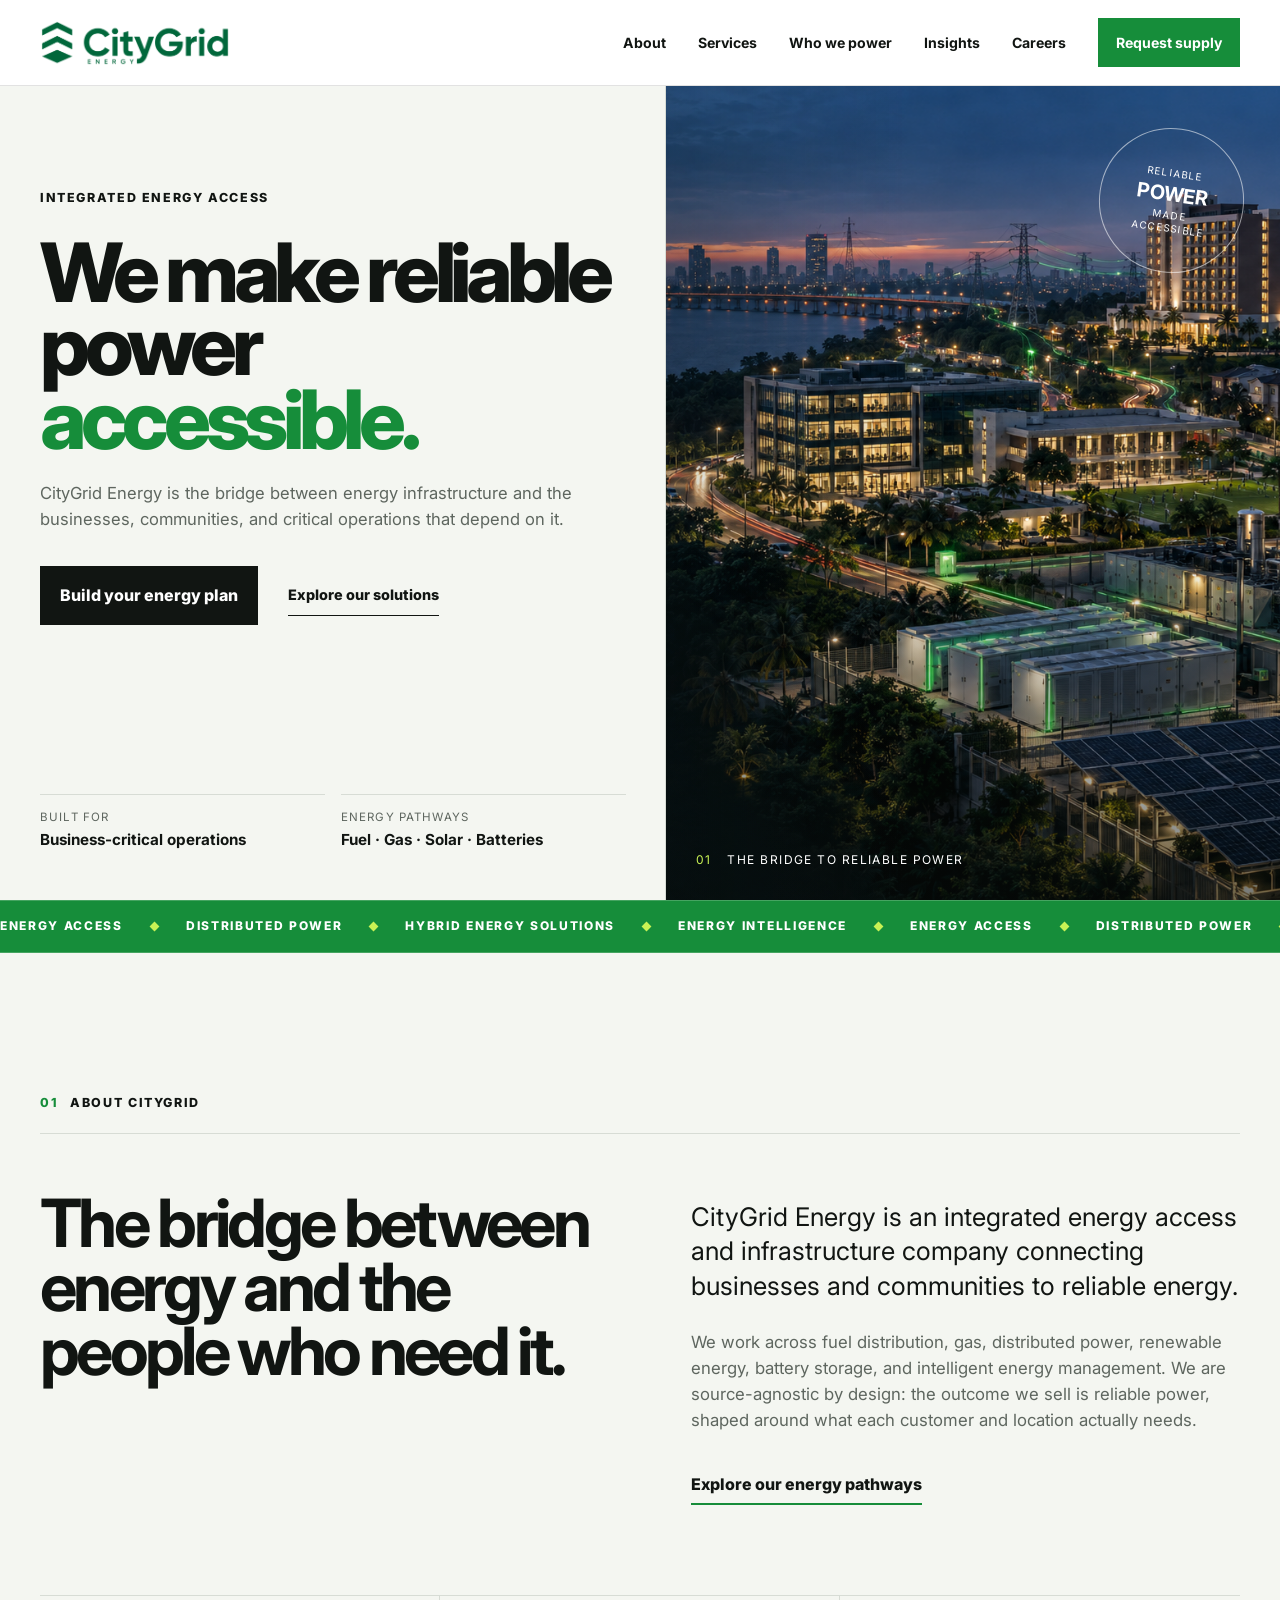
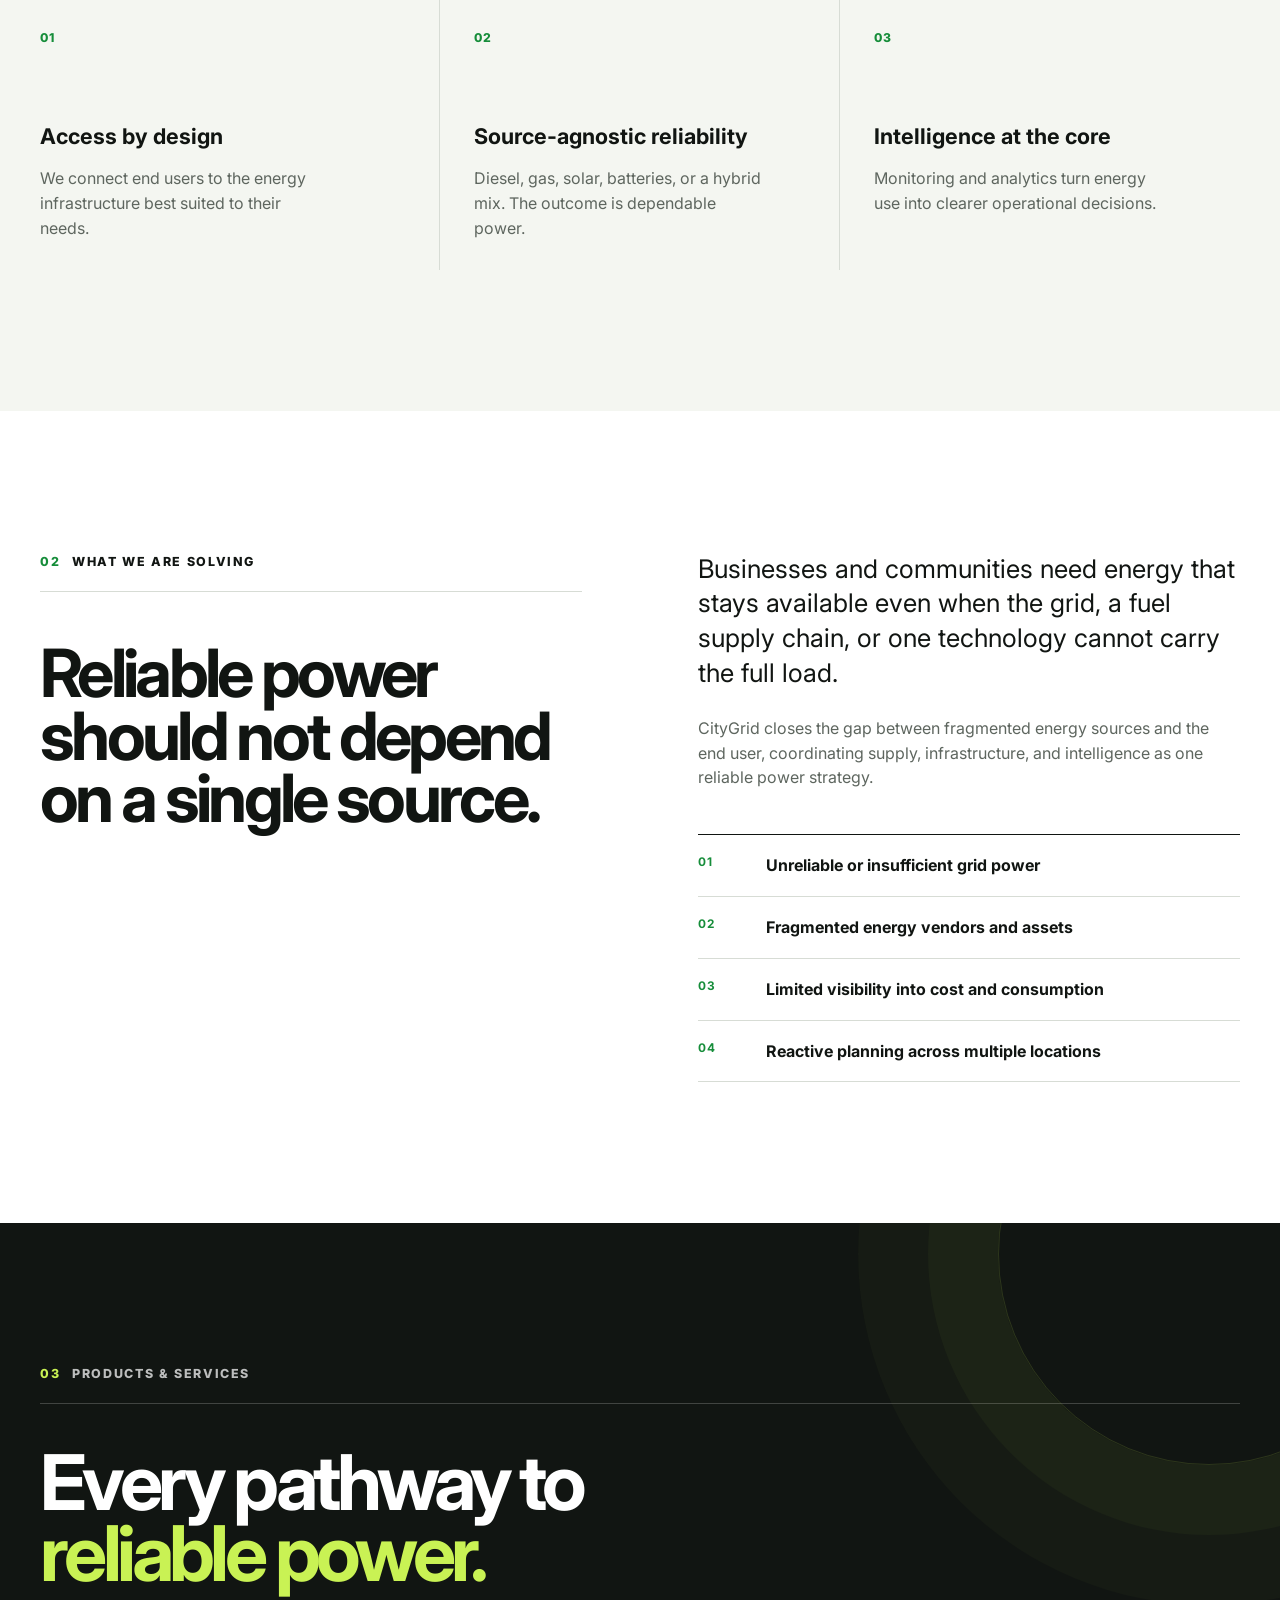
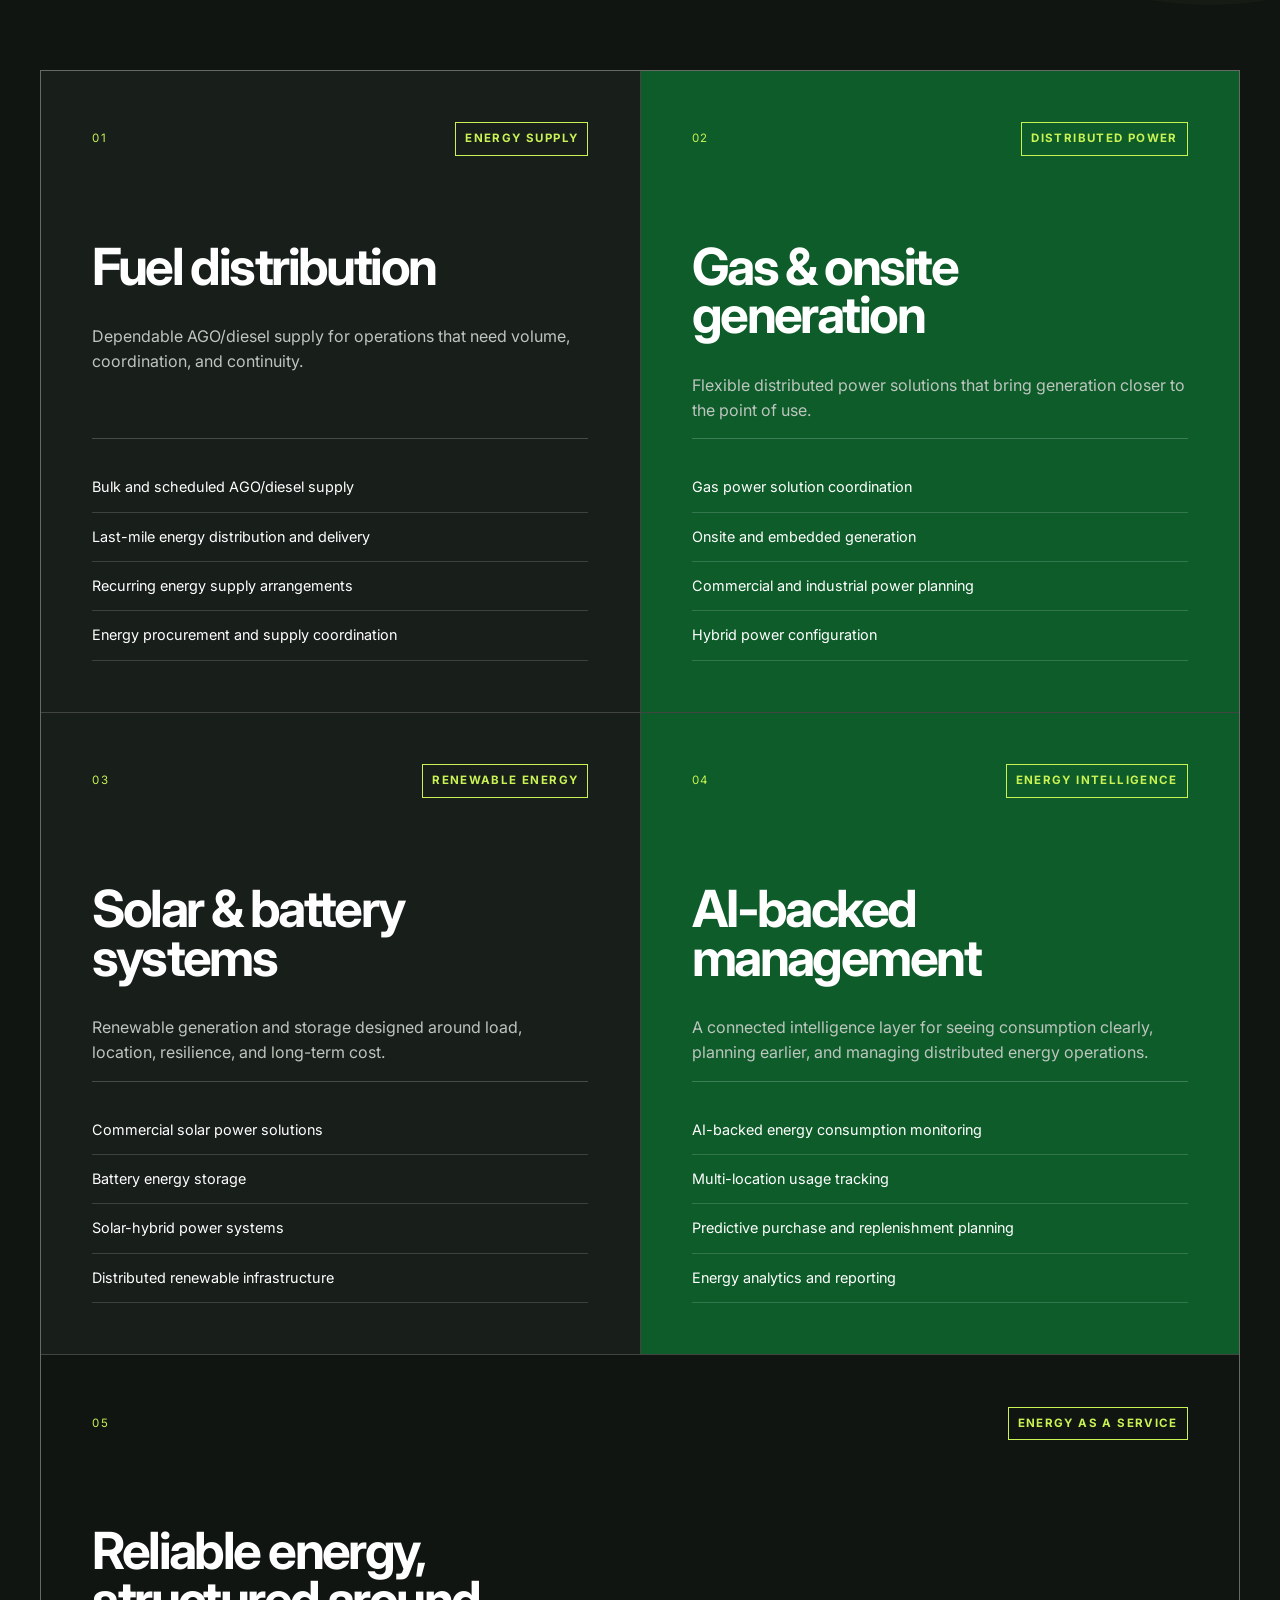
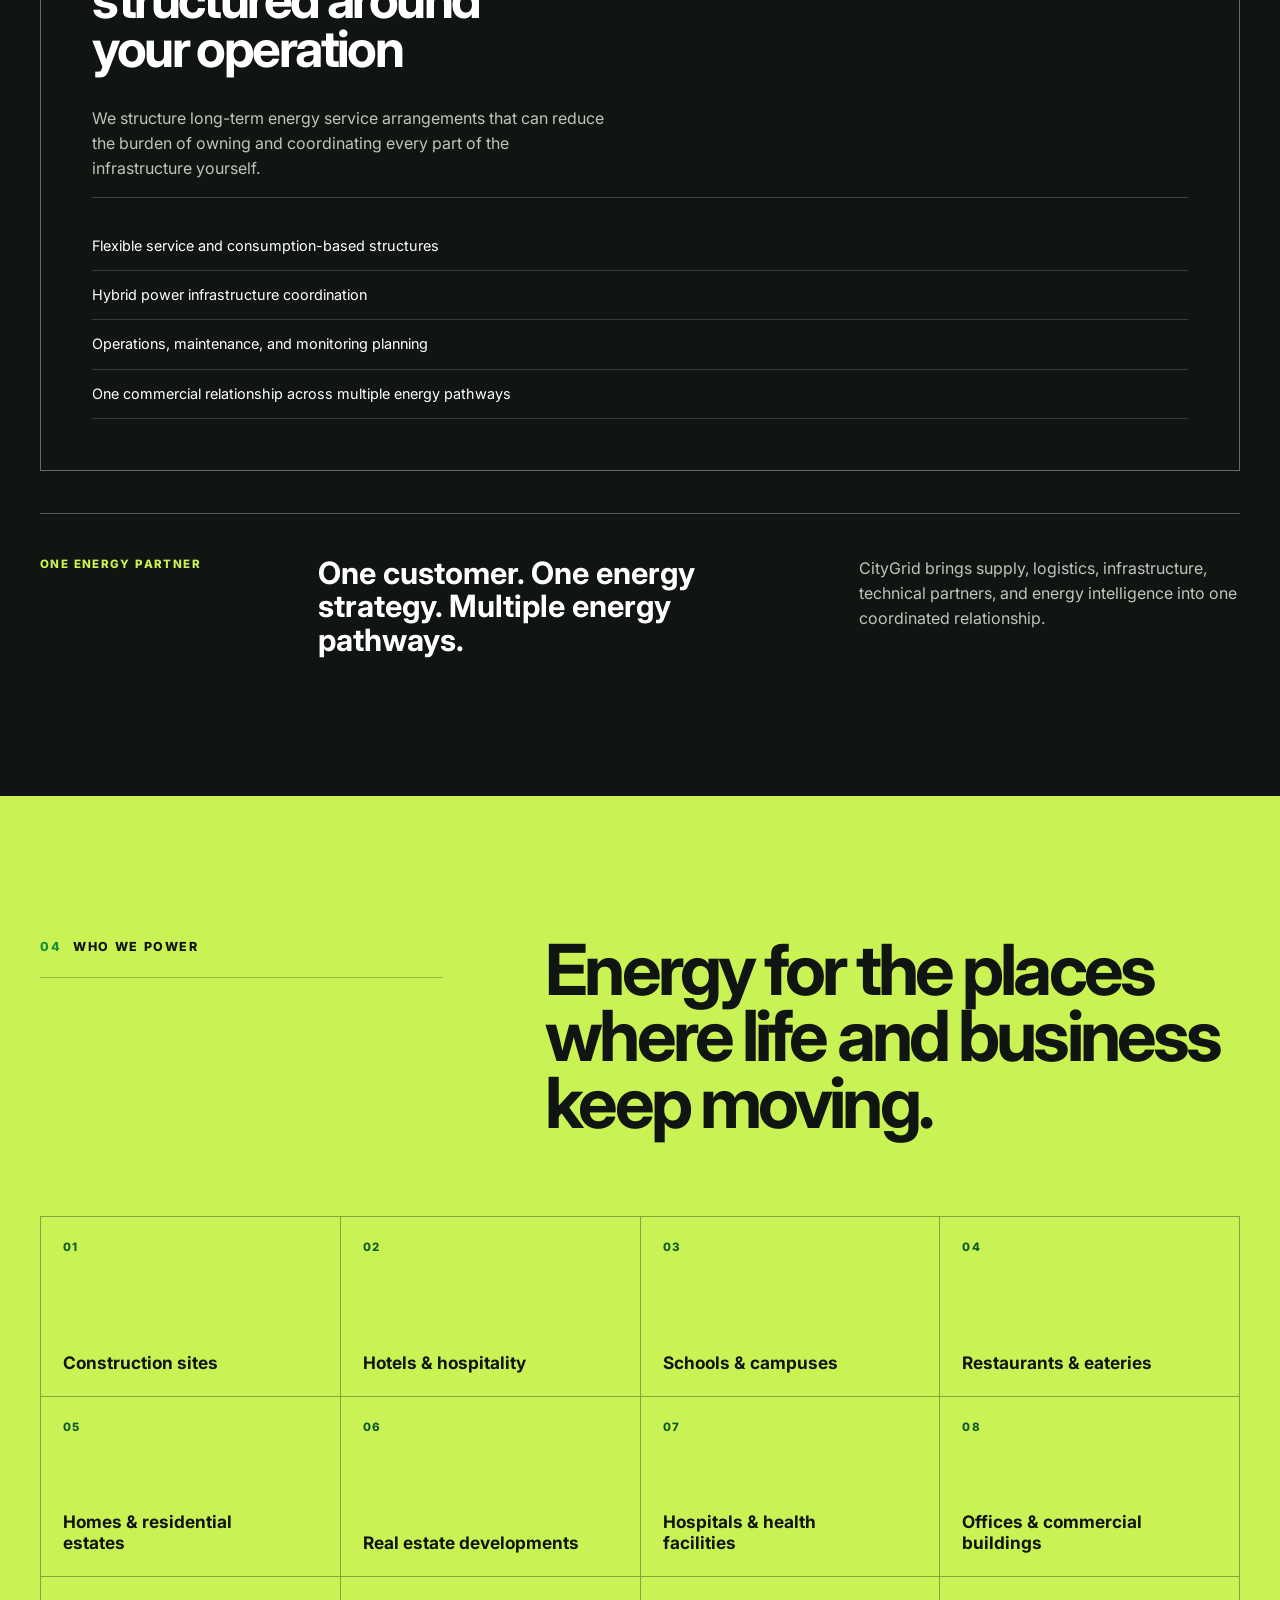
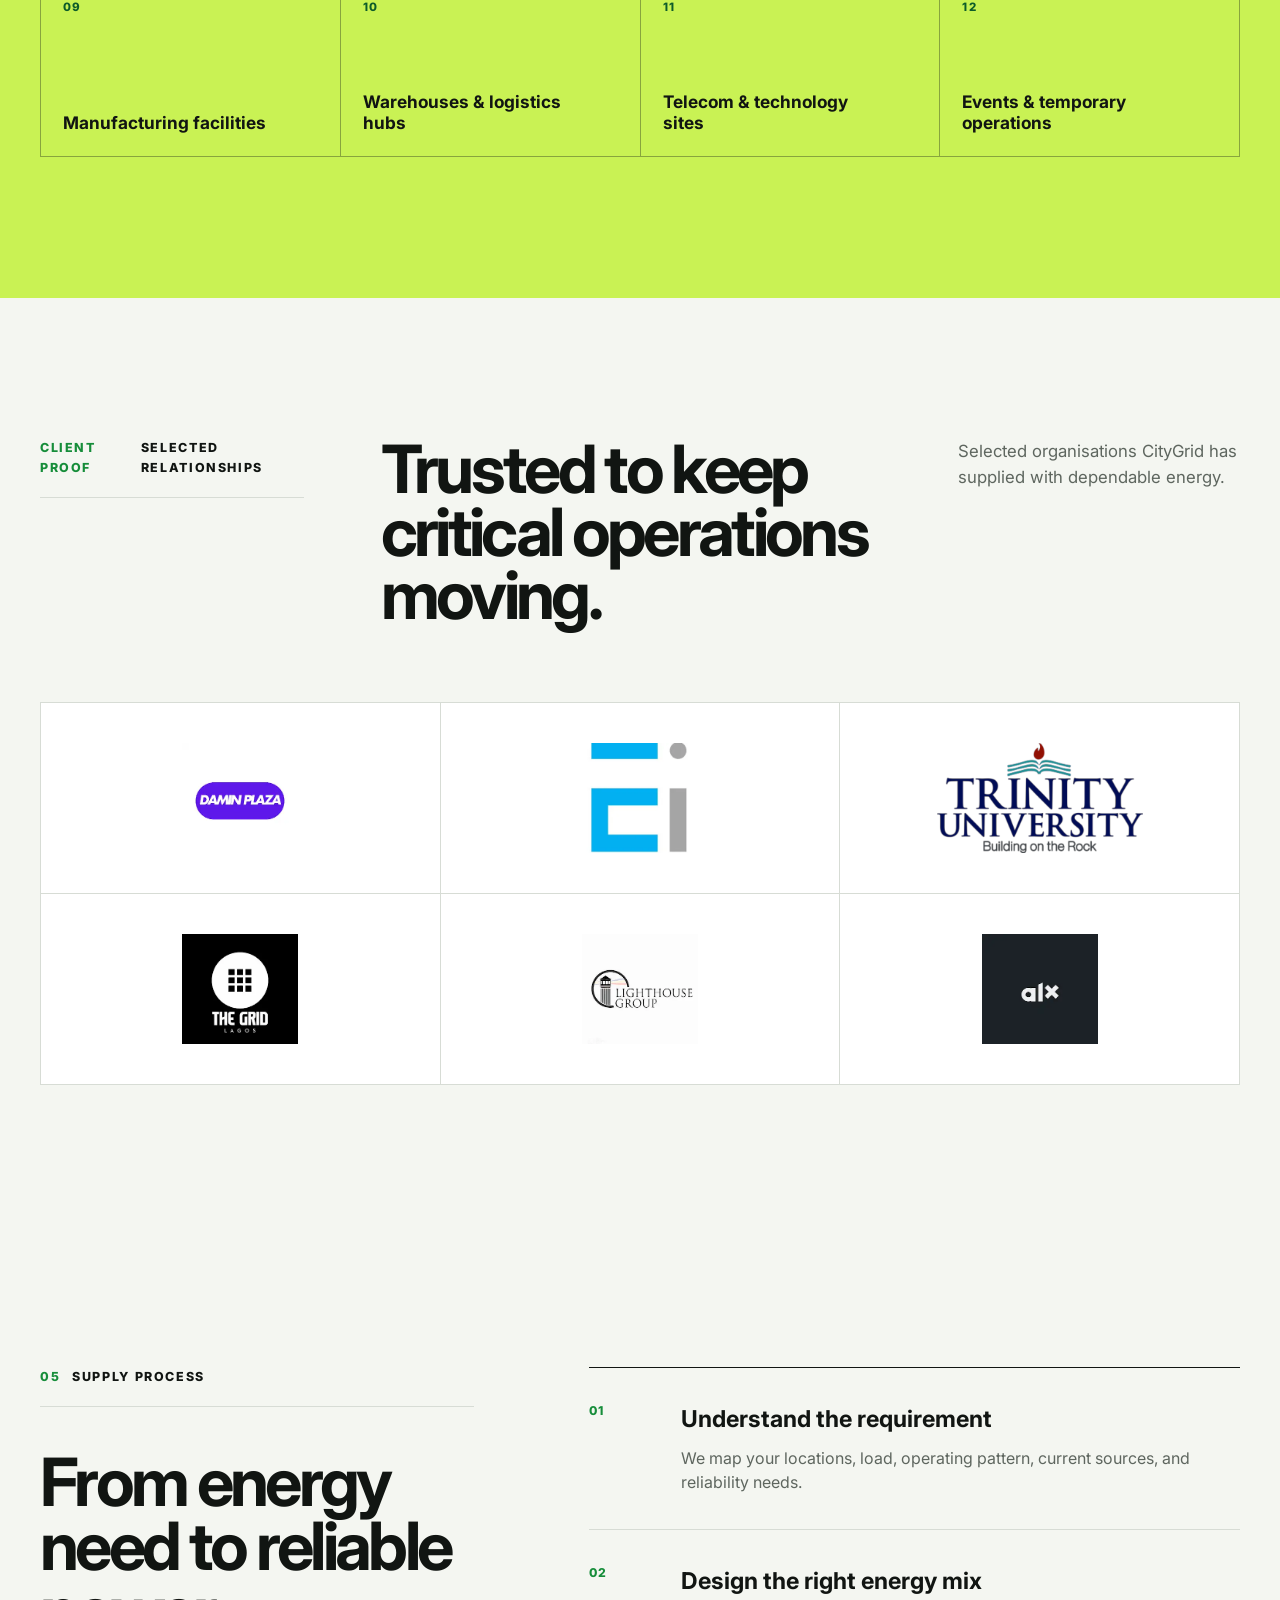
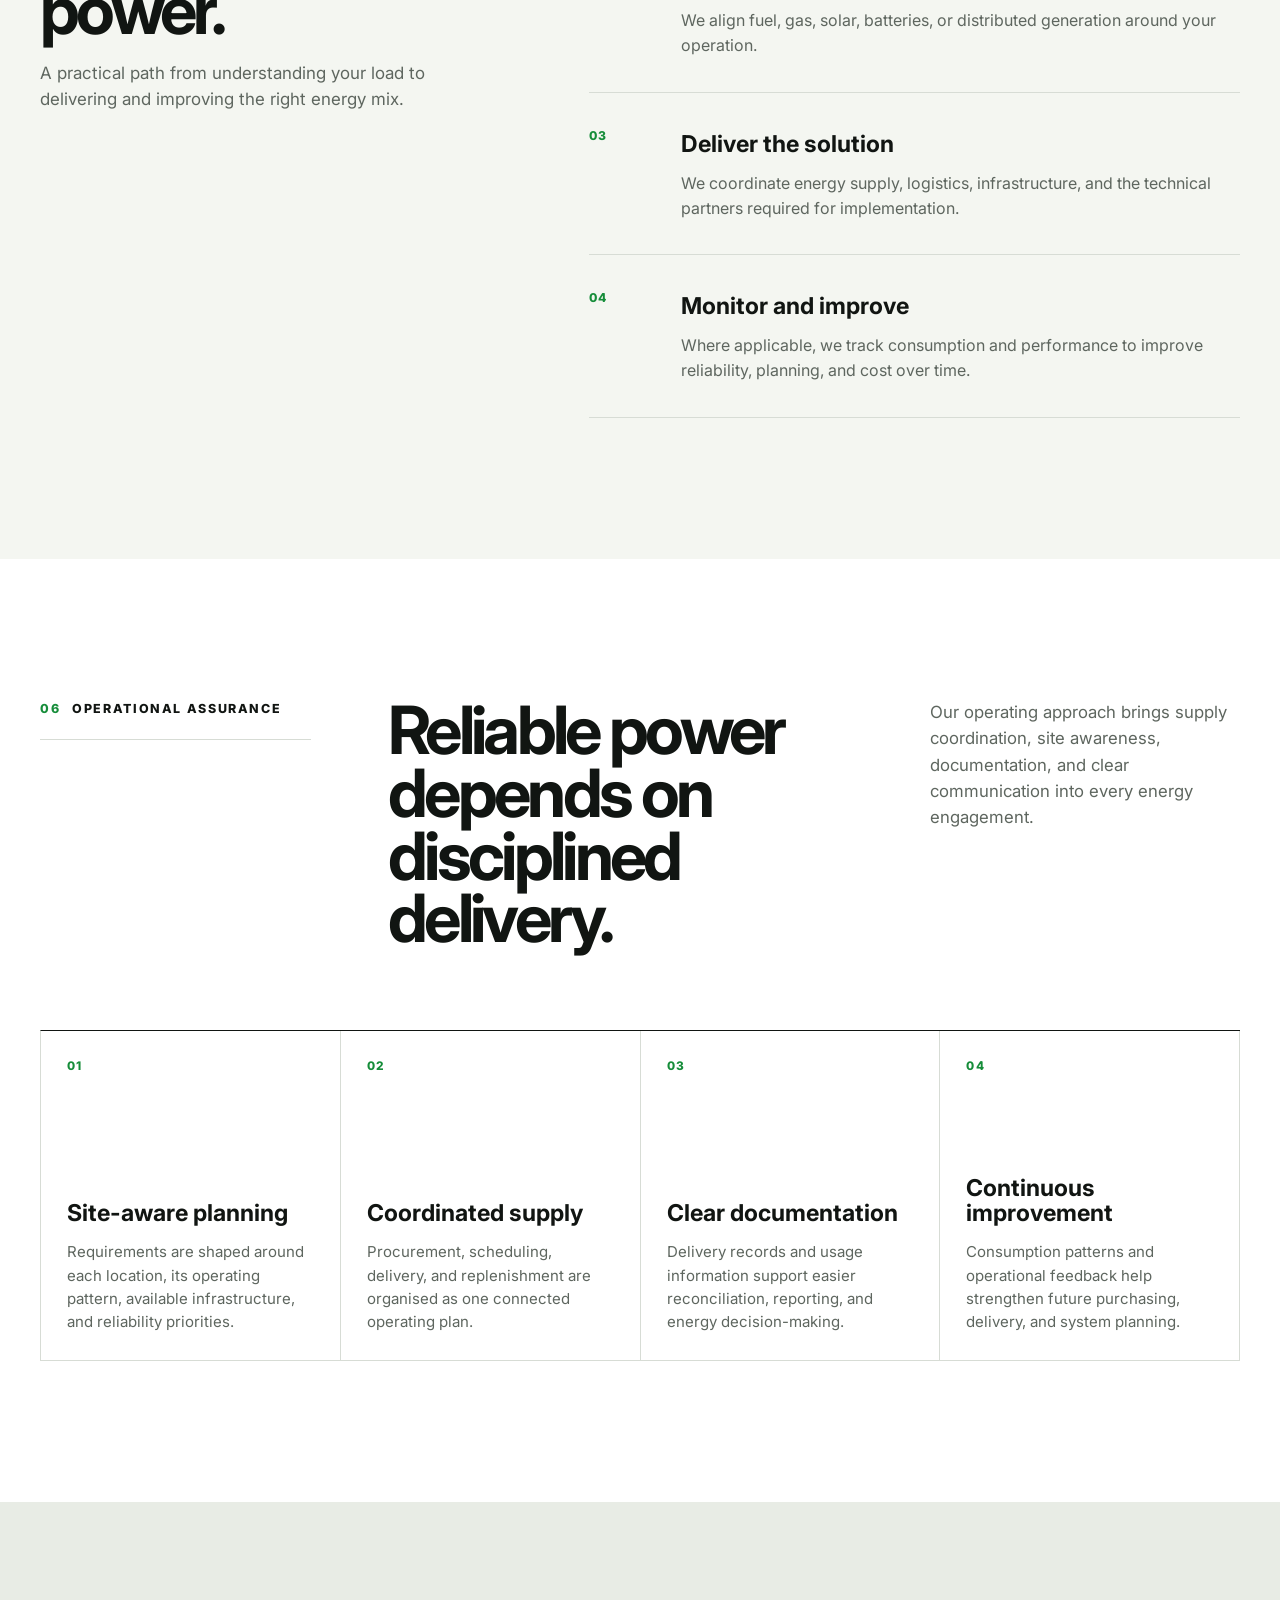
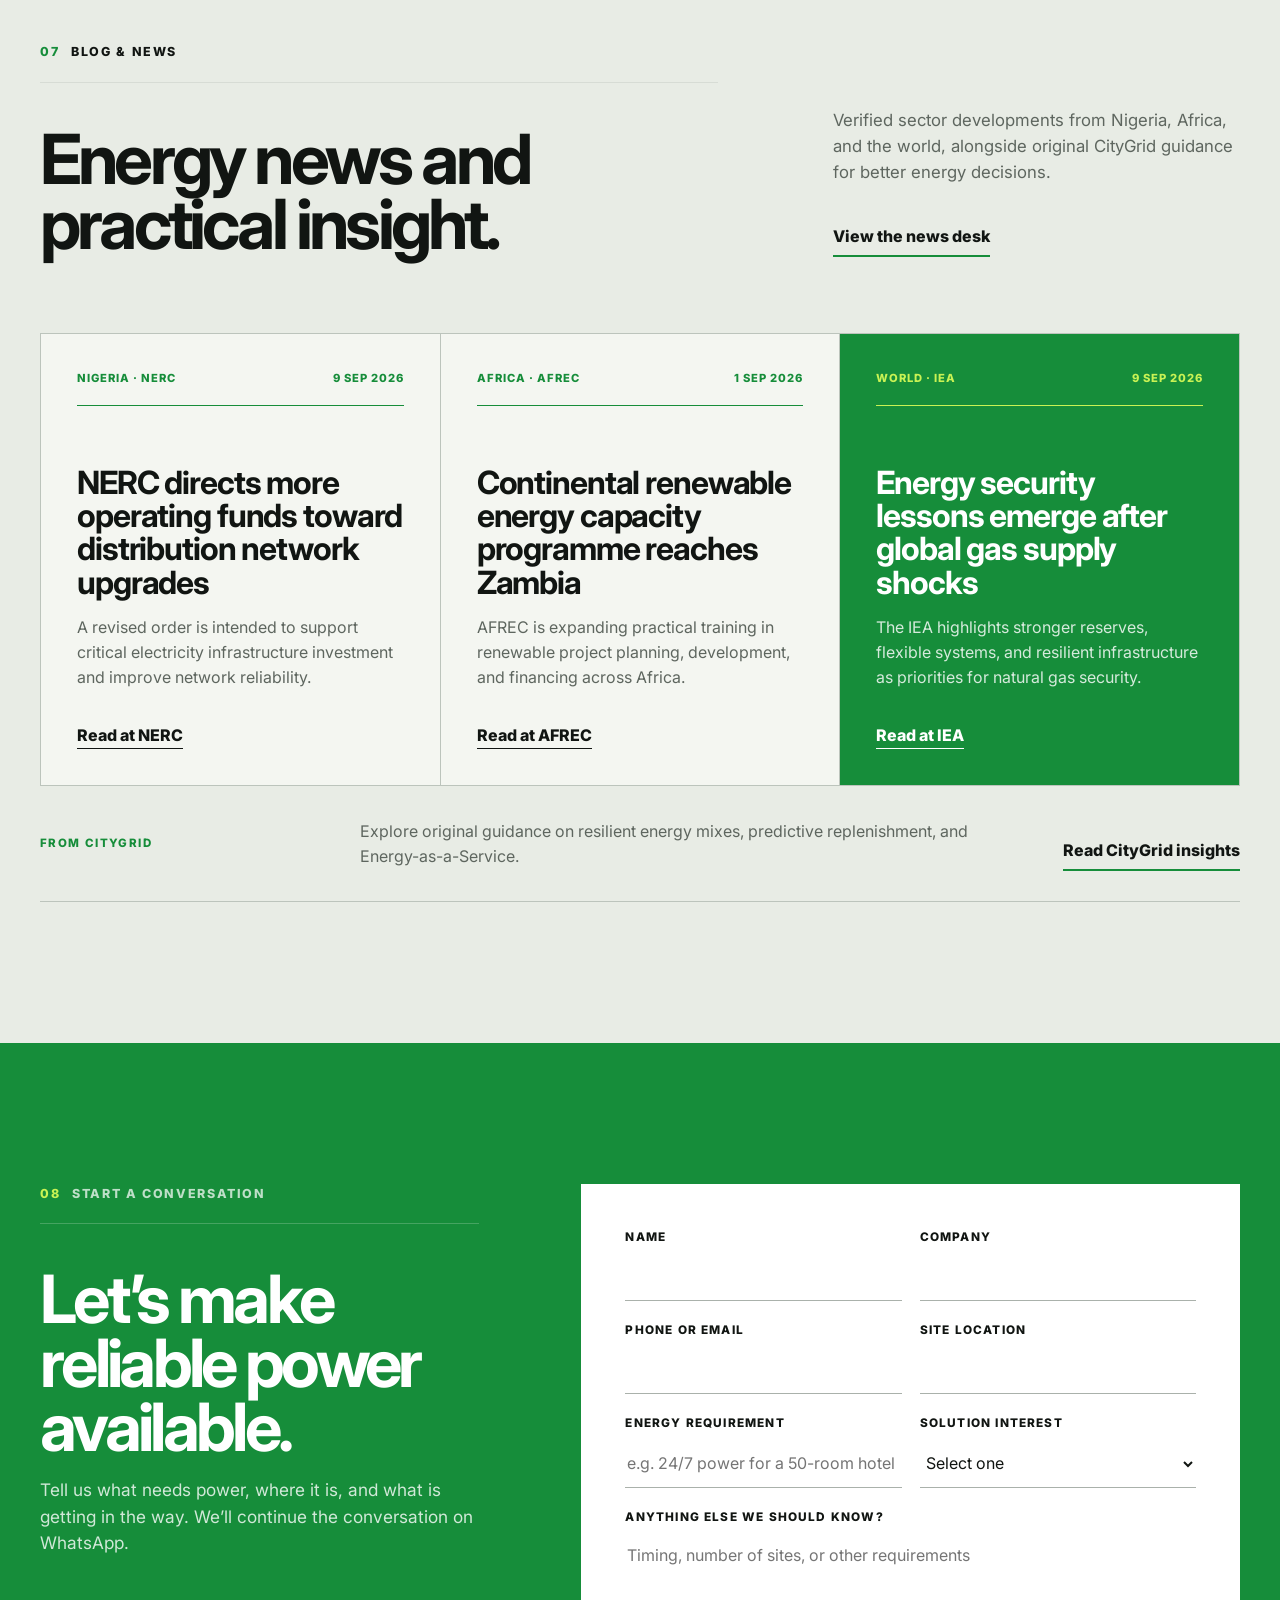
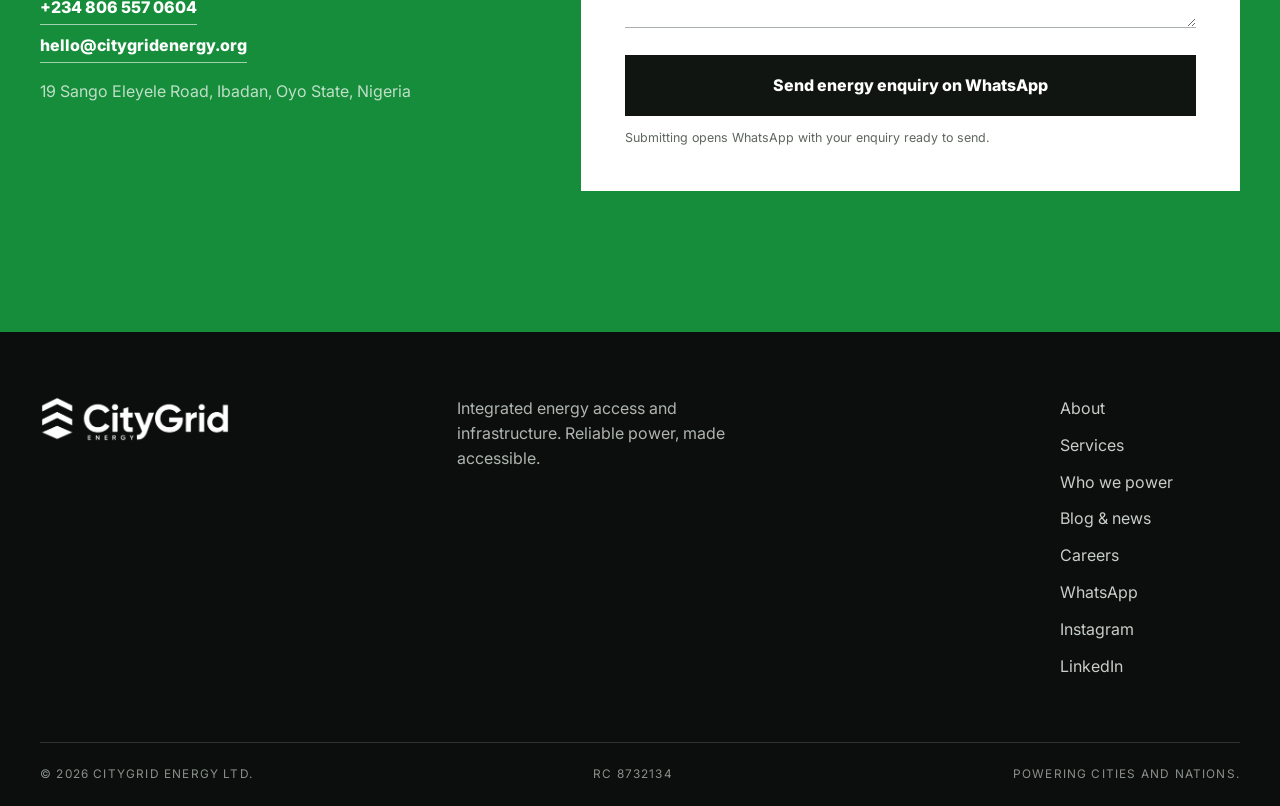
==== commit da204f3a: "Change contact email to hello@citygridenergy.org Co-Authored-By: Claude Opus 5.5 <noreply@anthropic." ====
--- a/index.html
+++ b/index.html
@@ -32,7 +32,7 @@
       "url": "https://www.citygridenergy.org/",
       "logo": "https://www.citygridenergy.org/assets/citygrid-logo-transparent.png",
       "description": "An integrated energy access and infrastructure company connecting businesses and communities to reliable energy through fuel distribution, gas, distributed power, renewable energy and intelligent energy management.",
-      "email": "citygrid@vestureintegrated.org",
+      "email": "hello@citygridenergy.org",
       "telephone": "+2348065570604",
       "address": {
         "@type": "PostalAddress",
@@ -373,7 +373,7 @@
           <p>Tell us what needs power, where it is, and what is getting in the way. We’ll continue the conversation on WhatsApp.</p>
           <div class="direct-contact">
             <a href="https://wa.me/2348065570604" target="_blank" rel="noopener noreferrer">+234 806 557 0604</a>
-            <a href="mailto:citygrid@vestureintegrated.org">citygrid@vestureintegrated.org</a>
+            <a href="mailto:hello@citygridenergy.org">hello@citygridenergy.org</a>
             <span>19 Sango Eleyele Road, Ibadan, Oyo State, Nigeria</span>
           </div>
         </div>
